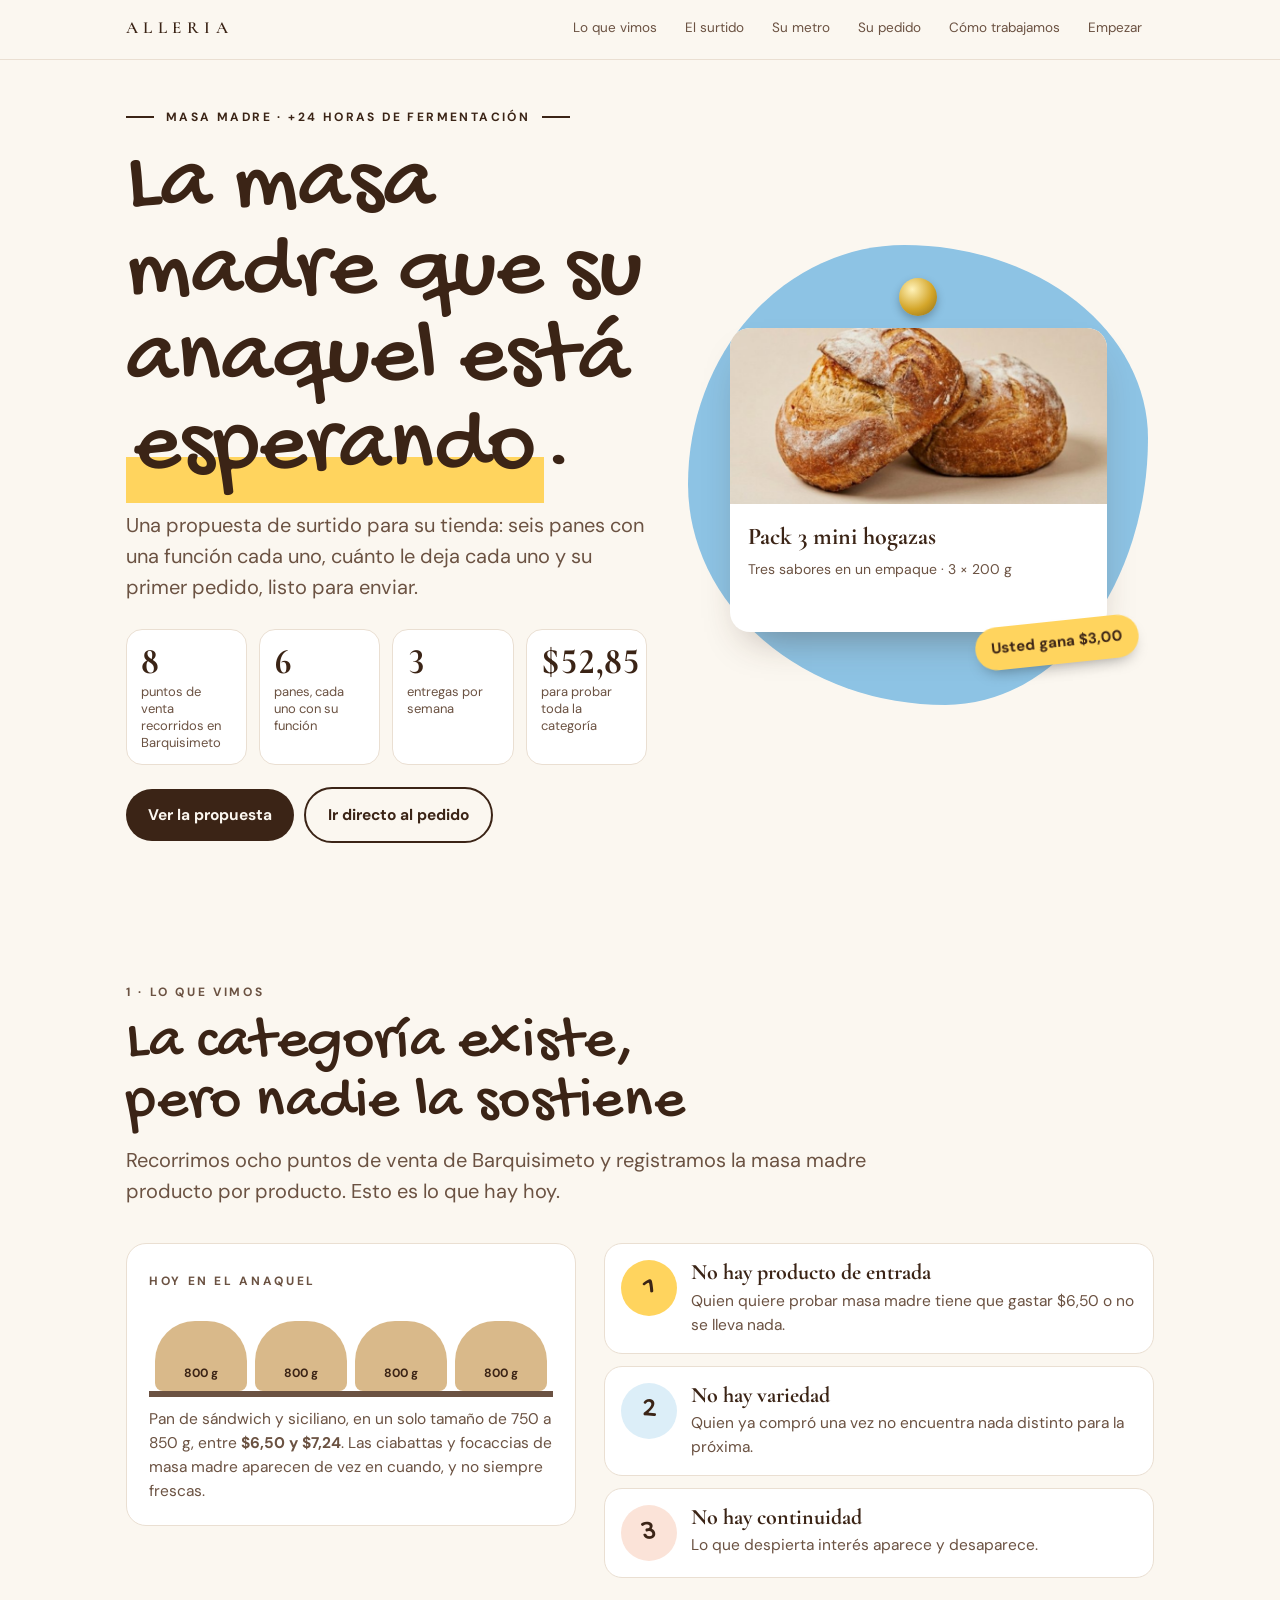
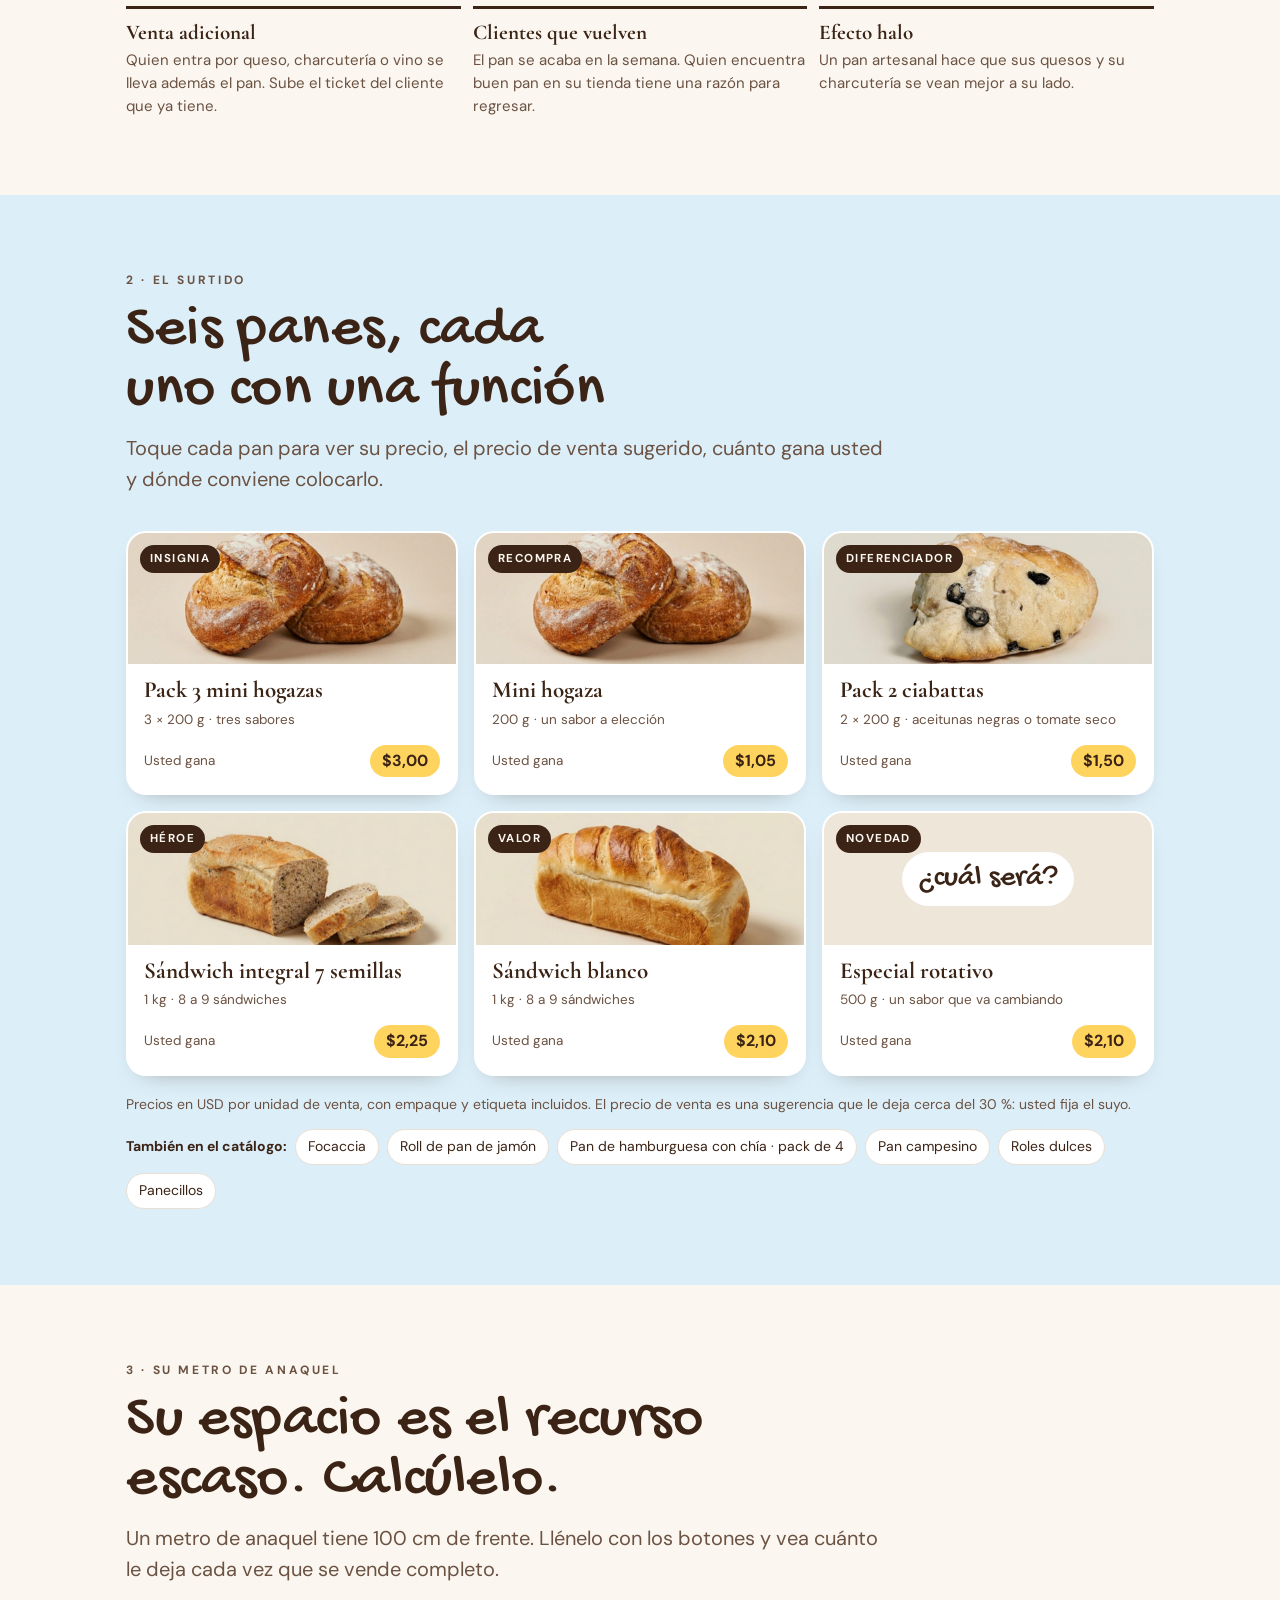
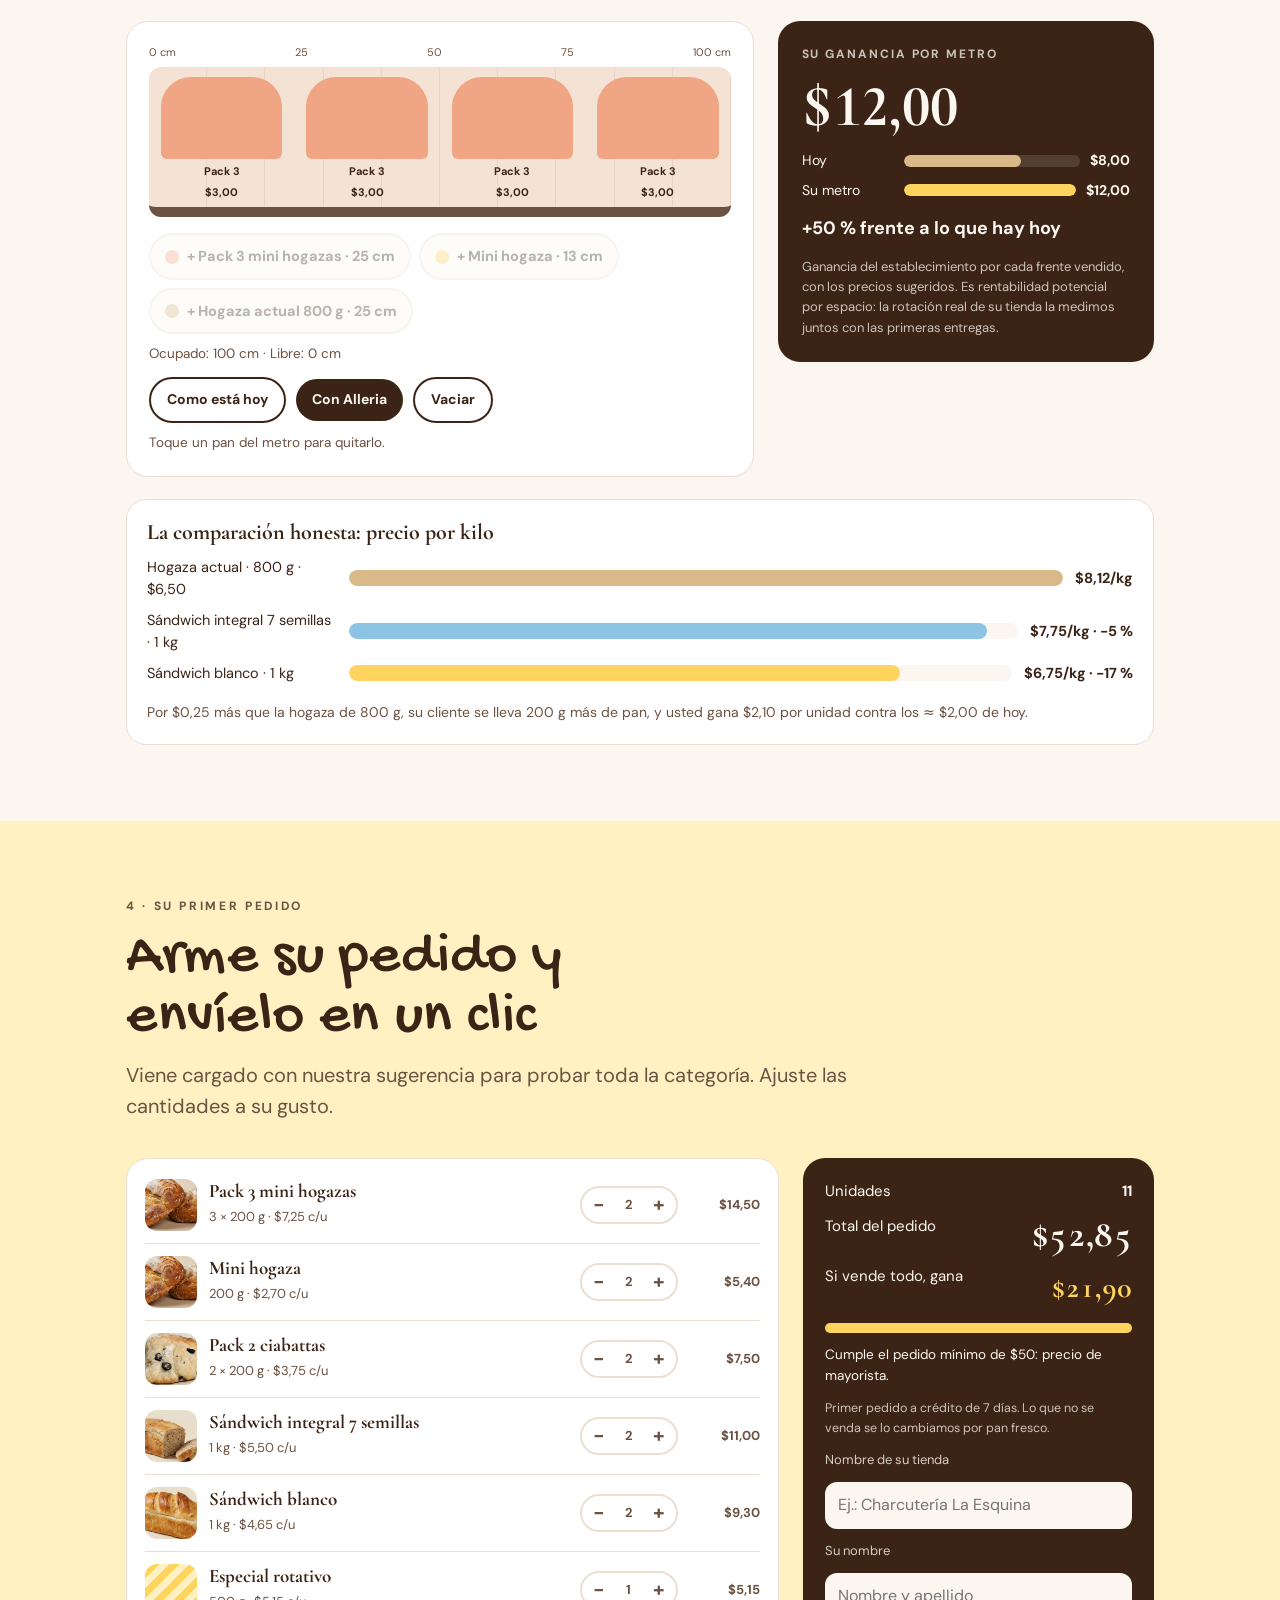
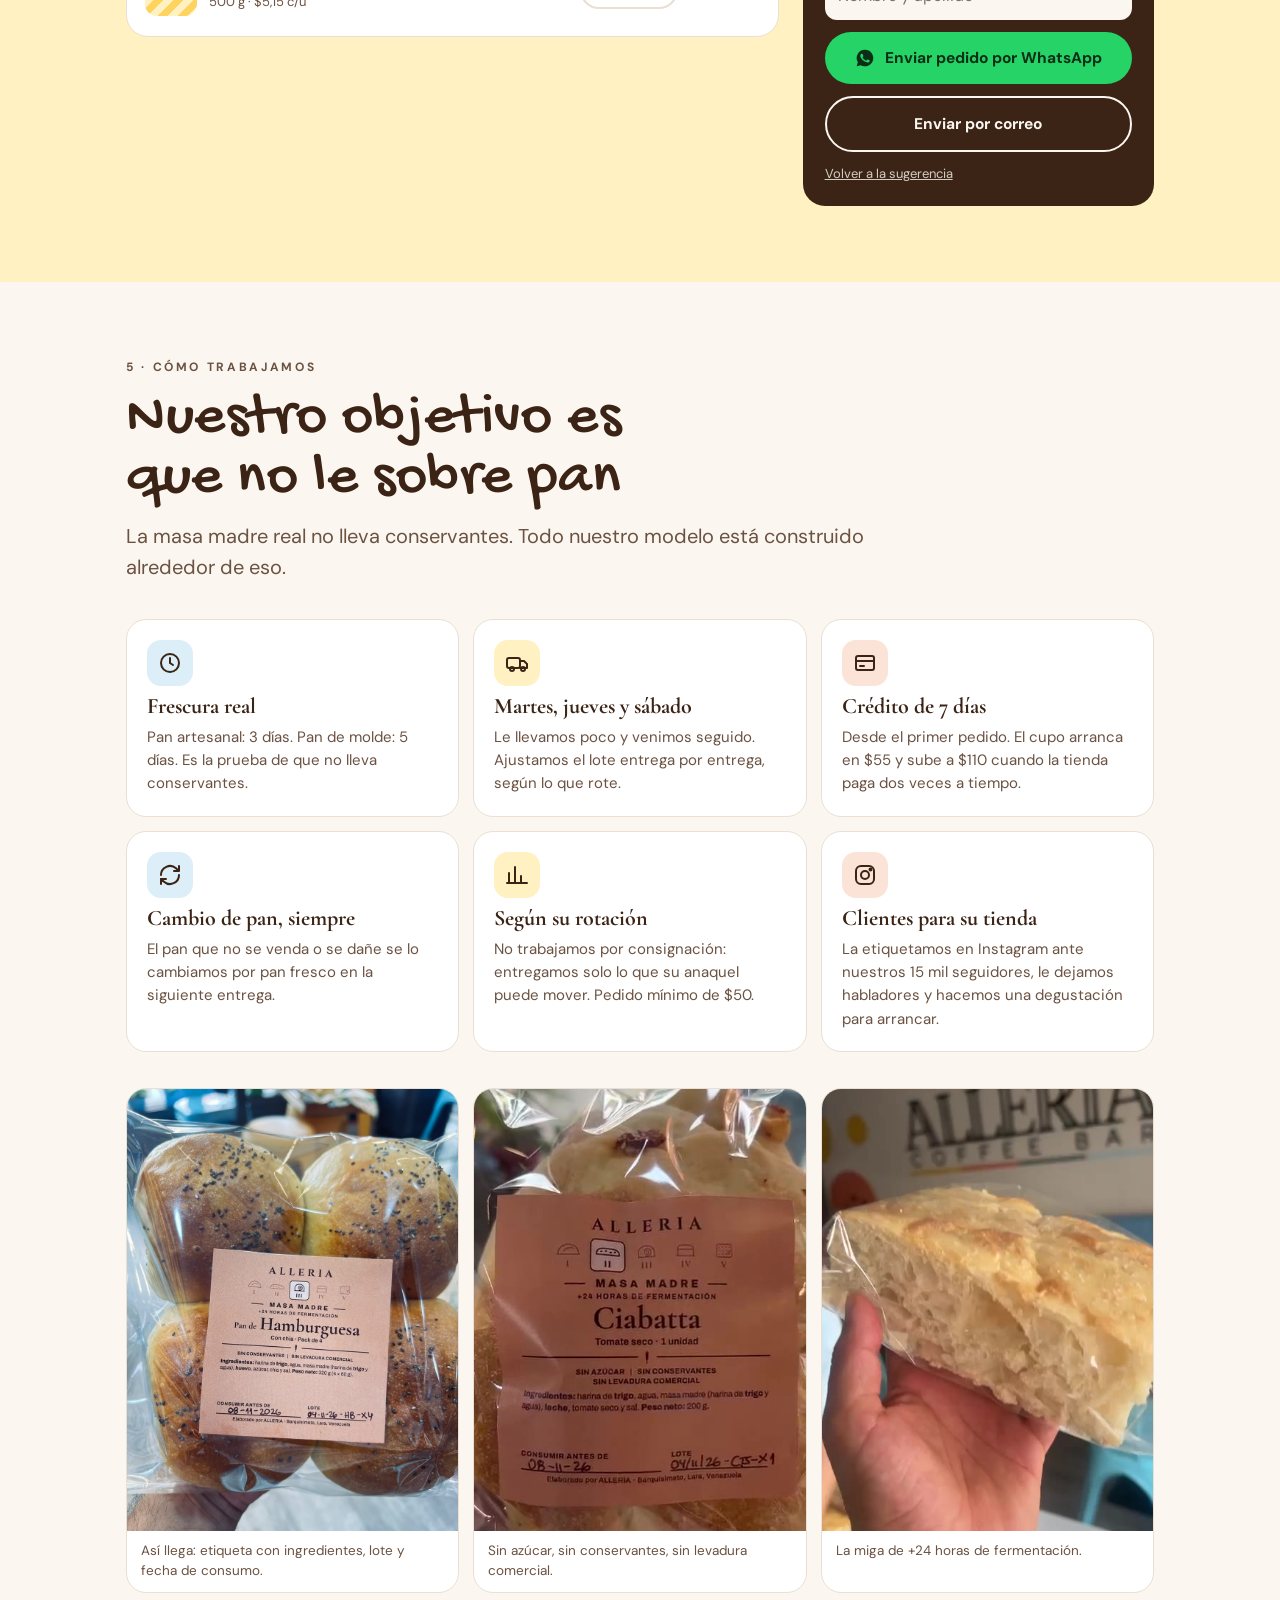
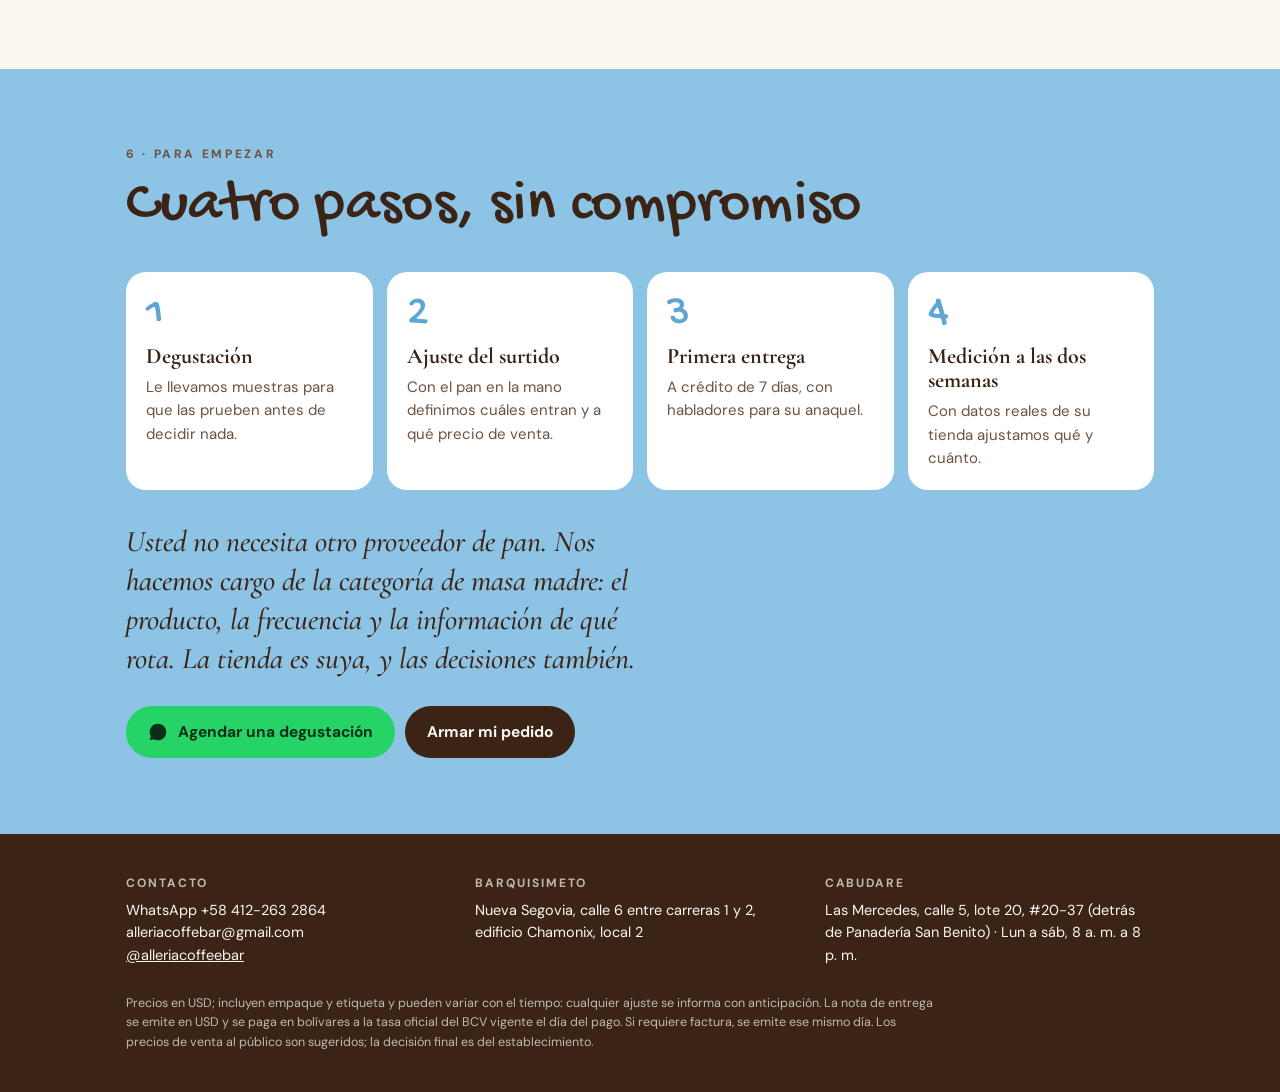
==== anaquel.html @ 2b400374 "Propuesta interactiva de anaquel en /anaquel Co-Authored-By: Claude Opus 5.5 <noreply@anthropic.com>" ====
<!DOCTYPE html>
<html lang="es">
<head>
<meta charset="UTF-8">
<meta name="viewport" content="width=device-width,initial-scale=1,viewport-fit=cover">
<title>Masa madre para su anaquel · Alleria</title>
<meta name="description" content="Propuesta de surtido de pan de masa madre de Alleria para su anaquel: seis panes, sus márgenes y su primer pedido.">
<meta name="robots" content="noindex, follow">
<meta property="og:type" content="website">
<meta property="og:title" content="La masa madre que su anaquel está esperando · Alleria">
<meta property="og:description" content="Seis panes con una función cada uno, cuánto le deja cada uno y su primer pedido en un clic.">
<meta property="og:image" content="https://alleria-website.vercel.app/assets/anaquel/og.jpg">
<meta property="og:image:width" content="1200">
<meta property="og:image:height" content="630">
<meta property="og:url" content="https://alleria-website.vercel.app/anaquel">
<meta name="twitter:card" content="summary_large_image">
<meta name="theme-color" content="#8DC3E4">
<link rel="preload" href="/assets/anaquel/fonts/gochi-hand-latin-400-normal.woff2" as="font" type="font/woff2" crossorigin>
<style>
@font-face{font-family:"Gochi Hand";src:url(/assets/anaquel/fonts/gochi-hand-latin-400-normal.woff2) format("woff2");font-weight:400;font-style:normal;font-display:swap}
@font-face{font-family:"Cormorant Garamond";src:url(/assets/anaquel/fonts/cormorant-garamond-latin-500-normal.woff2) format("woff2");font-weight:500;font-style:normal;font-display:swap}
@font-face{font-family:"Cormorant Garamond";src:url(/assets/anaquel/fonts/cormorant-garamond-latin-600-normal.woff2) format("woff2");font-weight:600;font-style:normal;font-display:swap}
@font-face{font-family:"Cormorant Garamond";src:url(/assets/anaquel/fonts/cormorant-garamond-latin-700-normal.woff2) format("woff2");font-weight:700;font-style:normal;font-display:swap}
@font-face{font-family:"Cormorant Garamond";src:url(/assets/anaquel/fonts/cormorant-garamond-latin-500-italic.woff2) format("woff2");font-weight:500;font-style:italic;font-display:swap}
@font-face{font-family:"DM Sans";src:url(/assets/anaquel/fonts/dm-sans-latin-400-normal.woff2) format("woff2");font-weight:400;font-style:normal;font-display:swap}
@font-face{font-family:"DM Sans";src:url(/assets/anaquel/fonts/dm-sans-latin-500-normal.woff2) format("woff2");font-weight:500;font-style:normal;font-display:swap}
@font-face{font-family:"DM Sans";src:url(/assets/anaquel/fonts/dm-sans-latin-700-normal.woff2) format("woff2");font-weight:700;font-style:normal;font-display:swap}
</style>
<style>
/* Mundo de marca Alleria: celeste del catálogo, amarillo de los precios, coral de la etiqueta y tinta café. Página de una sola apariencia (clara), como el material impreso. */
:root{
  --crema:#FBF7F0; --blanco:#FFFFFF; --cielo:#8DC3E4; --cielo2:#DCEEF8; --cielo3:#5FA6D3;
  --sol:#FFD45E; --sol2:#FFF1C2; --coral:#F0A585; --coral2:#FBE3D8; --tinta:#3B2416; --tinta2:#6B5242; --linea:#EADFD2;
  --ok:#2E8B57;
  --hand:"Gochi Hand","Comic Sans MS",cursive;
  --serif:"Cormorant Garamond",Georgia,serif;
  --sans:"DM Sans",system-ui,-apple-system,"Segoe UI",sans-serif;
  --ease:cubic-bezier(.2,.75,.2,1);
  color-scheme:light;
}
*{box-sizing:border-box}
html{scroll-behavior:smooth;scroll-padding-top:64px}
body{margin:0;background:var(--crema);color:var(--tinta);font-family:var(--sans);font-size:17px;line-height:1.55;-webkit-font-smoothing:antialiased;padding-bottom:env(safe-area-inset-bottom,0px)}
body::before{content:"";position:fixed;inset:0 0 auto;height:env(safe-area-inset-top,0px);background:var(--crema);z-index:40}
img,video{max-width:100%;display:block}
.wrap{max-width:1060px;margin:0 auto;padding-left:max(16px,env(safe-area-inset-left,0px));padding-right:max(16px,env(safe-area-inset-right,0px))}
section{padding-block:76px}
h1,h2,h3{margin:0;text-wrap:balance}
h2{font-family:var(--hand);font-weight:400;font-size:clamp(38px,6vw,60px);line-height:1;letter-spacing:.01em}
h3{font-family:var(--serif);font-weight:700;font-size:26px;line-height:1.1}
p{margin:0}
.kick{font-size:12px;letter-spacing:.22em;text-transform:uppercase;font-weight:700;color:var(--tinta2)}
.lede{font-size:clamp(18px,2.2vw,20px);color:var(--tinta2);max-width:60ch}
.head{display:flex;flex-direction:column;gap:12px;margin-bottom:36px;max-width:760px}
:focus-visible{outline:3px solid var(--cielo3);outline-offset:3px;border-radius:8px}
.btn{all:unset;box-sizing:border-box;cursor:pointer;display:inline-flex;gap:10px;align-items:center;justify-content:center;padding:14px 22px;border-radius:999px;font-weight:700;font-size:15.5px;text-align:center;transition:transform .15s,box-shadow .2s}
.btn:active{transform:scale(.98)}
.btn:focus-visible{outline:3px solid var(--cielo3);outline-offset:3px}
.btn.wa{background:#25D366;color:#0B2E17}
.btn.dark{background:var(--tinta);color:var(--crema)}
.btn.line{border:2px solid var(--tinta);color:var(--tinta)}
.btn svg{width:20px;height:20px}
.row{display:flex;gap:10px;flex-wrap:wrap;align-items:center}
.money,.stat b,.detail .v,.res .big,.tot b,.pa .n,.gap .n{font-variant-numeric:lining-nums tabular-nums}

/* barra de avance */
.bar{position:sticky;top:env(safe-area-inset-top,0px);z-index:30;background:color-mix(in srgb,var(--crema) 90%,transparent);background-color:var(--crema);backdrop-filter:blur(10px);-webkit-backdrop-filter:blur(10px);border-bottom:1px solid var(--linea)}
.bar .wrap{display:flex;align-items:center;gap:16px;height:56px}
.logo{font-family:var(--serif);font-weight:600;letter-spacing:.32em;font-size:17px;flex:none}
.steps{display:flex;gap:4px;overflow-x:auto;scrollbar-width:none;flex:1;justify-content:flex-end;min-width:0}
.steps::-webkit-scrollbar{display:none}
.steps a{flex:none;text-decoration:none;font-size:13.5px;color:var(--tinta2);padding:7px 12px;border-radius:999px;transition:background .2s}
.steps a.on{background:var(--sol);color:var(--tinta);font-weight:700}
.prog{height:3px;background:transparent}
.prog i{display:block;height:100%;width:0;background:linear-gradient(90deg,var(--cielo),var(--sol),var(--coral))}

/* portada */
.hero{padding-block:48px 64px;overflow:hidden}
.hgrid{display:grid;grid-template-columns:1.05fr .95fr;gap:36px;align-items:center}
.hgrid>*{min-width:0}
.seal{display:flex;align-items:center;gap:12px;font-size:12px;letter-spacing:.2em;text-transform:uppercase;font-weight:700}
.seal::before,.seal::after{content:"";height:2px;width:28px;background:var(--tinta)}
.hero h1{font-family:var(--hand);font-weight:400;font-size:clamp(50px,8.4vw,92px);line-height:.95;margin:16px 0 18px}
.hero h1 mark{background:linear-gradient(transparent 58%,var(--sol) 58%);color:inherit;padding:0 .08em}
.blob{position:relative;aspect-ratio:1;width:100%;max-width:460px;margin-inline:auto}
.blob .bg{position:absolute;inset:0;background:var(--cielo);border-radius:47% 53% 44% 56%/52% 42% 58% 48%}
.blob .pin{position:absolute;left:50%;top:7%;width:38px;height:38px;border-radius:50%;transform:translateX(-50%);background:radial-gradient(circle at 35% 30%,#FFF2B8,#D4A62A 55%,#8C6A12);box-shadow:0 4px 8px rgba(0,0,0,.25);z-index:2}
.blob .card{position:absolute;inset:18% 9% 16%;background:var(--blanco);border-radius:20px;overflow:hidden;box-shadow:0 20px 40px -20px rgba(59,36,22,.45);display:flex;flex-direction:column}
.blob .card img{width:100%;height:58%;object-fit:cover}
.blob .card div{padding:14px 18px;display:flex;flex-direction:column;gap:4px}
.blob .card b{font-family:var(--serif);font-size:24px}
.blob .card span{font-size:14px;color:var(--tinta2)}
.blob .tag{position:absolute;right:2%;bottom:9%;z-index:3;background:var(--sol);font-weight:700;padding:10px 16px;border-radius:999px;transform:rotate(-6deg);font-size:15px;box-shadow:0 8px 16px -8px rgba(0,0,0,.4)}
@media (prefers-reduced-motion:no-preference){.blob .bg{animation:morph 9s ease-in-out infinite}@keyframes morph{50%{border-radius:55% 45% 52% 48%/45% 55% 45% 55%}}}
.stats{display:grid;grid-template-columns:repeat(4,minmax(0,1fr));gap:12px;margin-top:26px}
.stat{background:var(--blanco);border:1px solid var(--linea);border-radius:16px;padding:14px 14px 12px}
.stat b{display:block;font-family:var(--serif);font-size:36px;line-height:1}
.stat span{font-size:13px;color:var(--tinta2);line-height:1.3;display:block;margin-top:4px}

/* 1 encontramos */
.found{display:grid;grid-template-columns:minmax(0,.9fr) minmax(0,1.1fr);gap:28px;align-items:start}
.found>*{min-width:0}
.today{background:var(--blanco);border:1px solid var(--linea);border-radius:20px;padding:22px}
.today .shelf{display:flex;gap:8px;margin:14px 0 10px;align-items:flex-end;height:90px;border-bottom:6px solid var(--tinta2);padding:0 6px}
.today .loaf{flex:1;height:70px;background:#D9B98A;border-radius:40px 40px 8px 8px;position:relative}
.today .loaf::after{content:"800 g";position:absolute;inset:auto 0 8px;text-align:center;font-size:12px;font-weight:700;color:var(--tinta)}
.today p{font-size:15.5px;color:var(--tinta2)}
.gaps{display:flex;flex-direction:column;gap:12px}
.gap{display:grid;grid-template-columns:56px 1fr;gap:14px;align-items:start;background:var(--blanco);border-radius:18px;padding:16px;border:1px solid var(--linea)}
.gap .n{width:56px;height:56px;border-radius:50%;display:grid;place-items:center;font-family:var(--hand);font-size:30px}
.gap:nth-child(1) .n{background:var(--sol)} .gap:nth-child(2) .n{background:var(--cielo2)} .gap:nth-child(3) .n{background:var(--coral2)}
.gap b{font-family:var(--serif);font-size:22px;display:block;line-height:1.1}
.gap p{font-size:15.5px;color:var(--tinta2);margin-top:4px}
.why3{display:grid;grid-template-columns:repeat(3,minmax(0,1fr));gap:12px;margin-top:28px}
.why3 div{border-top:3px solid var(--tinta);padding-top:12px}
.why3 b{font-family:var(--serif);font-size:21px;display:block;line-height:1.15}
.why3 p{font-size:15px;color:var(--tinta2);margin-top:4px}

/* 2 surtido */
.surt{background:var(--cielo2)}
.grid6{display:grid;grid-template-columns:repeat(3,minmax(0,1fr));gap:16px}
.pc{all:unset;box-sizing:border-box;cursor:pointer;background:var(--blanco);border-radius:20px;overflow:hidden;display:flex;flex-direction:column;box-shadow:0 10px 24px -18px rgba(59,36,22,.6);transition:transform .25s var(--ease),box-shadow .25s;border:2px solid transparent}
.pc:hover{transform:translateY(-3px)}
.pc:focus-visible{outline:3px solid var(--cielo3);outline-offset:3px}
.pc[aria-expanded="true"]{border-color:var(--tinta)}
.pc .ph{position:relative;aspect-ratio:2.5/1;background:#EFE6DA}
.pc .ph img{width:100%;height:100%;object-fit:cover}
.pc .rol{position:absolute;left:12px;top:12px;background:var(--tinta);color:var(--crema);font-size:11.5px;font-weight:700;letter-spacing:.12em;text-transform:uppercase;padding:5px 10px;border-radius:999px}
.pc .bd{padding:14px 16px 16px;display:flex;flex-direction:column;gap:6px;flex:1}
.pc .nm{font-family:var(--serif);font-weight:700;font-size:23px;line-height:1.1}
.pc .gm{font-size:13.5px;color:var(--tinta2)}
.pc .gain{margin-top:auto;display:flex;justify-content:space-between;align-items:center;padding-top:8px}
.pc .gain span{font-size:13.5px;color:var(--tinta2)}
.pc .gain b{background:var(--sol);padding:4px 12px;border-radius:999px;font-size:16px}
.esp{display:grid;place-items:center;background:repeating-linear-gradient(-45deg,var(--sol2) 0 14px,var(--sol) 14px 28px)}
.esp i{font-family:var(--hand);font-style:normal;font-size:30px;background:var(--blanco);padding:4px 16px;border-radius:999px}
.detail{grid-column:1/-1;background:var(--blanco);border-radius:20px;padding:22px;border:2px solid var(--tinta);display:grid;grid-template-columns:repeat(4,minmax(0,1fr)) minmax(0,1.6fr);gap:16px;align-items:start}
.detail>div{min-width:0}
.detail .k{font-size:11.5px;letter-spacing:.14em;text-transform:uppercase;color:var(--tinta2);font-weight:700}
.detail .v{font-family:var(--serif);font-size:32px;font-weight:700;line-height:1.05}
.detail .v.hi{background:var(--sol);display:inline-block;padding:0 10px;border-radius:10px}
.detail p{font-size:15px;color:var(--tinta2)}
.note{margin-top:18px;font-size:14px;color:var(--tinta2)}
.more{margin-top:14px;display:flex;flex-wrap:wrap;gap:8px;align-items:center;font-size:14px}
.more span{background:var(--blanco);padding:6px 12px;border-radius:999px;border:1px solid var(--linea)}

/* 3 simulador */
.sim{display:grid;grid-template-columns:minmax(0,1.25fr) minmax(0,.75fr);gap:24px;align-items:start}
.sim>*{min-width:0}
.shelfbox{background:var(--blanco);border-radius:22px;padding:22px;border:1px solid var(--linea)}
.ruler{display:flex;justify-content:space-between;font-size:11px;color:var(--tinta2);font-variant-numeric:tabular-nums;margin-bottom:6px}
.meter{position:relative;height:150px;border-radius:12px;background:repeating-linear-gradient(90deg,#F4EDE3 0 calc(10% - 1px),#E7DCCD calc(10% - 1px) 10%);display:flex;align-items:flex-end;padding:0;overflow:hidden;border-bottom:10px solid var(--tinta2)}
.it{height:100%;display:flex;flex-direction:column;justify-content:flex-end;align-items:center;gap:4px;padding:6px 2px;border-right:2px solid rgba(255,255,255,.7);transition:width .35s var(--ease);overflow:hidden;cursor:pointer}
.it .sh{width:86%;border-radius:30px 30px 6px 6px}
.it small{font-size:11px;font-weight:700;white-space:nowrap}
.it.h .sh{height:64%;background:#D9B98A} .it.p .sh{height:64%;background:var(--coral)} .it.m .sh{height:40%;background:var(--sol)}
.it.h{background:rgba(217,185,138,.15)} .it.p{background:rgba(240,165,133,.15)} .it.m{background:rgba(255,212,94,.18)}
.adds{display:flex;flex-wrap:wrap;gap:8px;margin-top:16px}
.add{all:unset;cursor:pointer;display:inline-flex;align-items:center;gap:8px;padding:10px 14px;border-radius:999px;border:2px solid var(--linea);font-size:14.5px;font-weight:700;background:var(--crema)}
.add:hover{border-color:var(--tinta)}
.add:focus-visible{outline:3px solid var(--cielo3)}
.add i{width:14px;height:14px;border-radius:50%;display:inline-block}
.add[disabled]{opacity:.35;cursor:default}
.free{font-size:13.5px;color:var(--tinta2);margin-top:10px}
.res{background:var(--tinta);color:var(--crema);border-radius:22px;padding:24px;display:flex;flex-direction:column;gap:14px}
.res .k{font-size:12px;letter-spacing:.16em;text-transform:uppercase;opacity:.75;font-weight:700}
.res .big{font-family:var(--serif);font-size:58px;font-weight:700;line-height:1}
.res .cmp{display:flex;flex-direction:column;gap:8px}
.cbar{display:grid;grid-template-columns:92px 1fr auto;gap:10px;align-items:center;font-size:14px}
.cbar .t{height:12px;border-radius:999px;background:rgba(255,255,255,.12);overflow:hidden}
.cbar .t i{display:block;height:100%;border-radius:999px;transition:width .4s var(--ease)}
.delta{font-weight:700;font-size:18px}
.res .fn{font-size:13px;opacity:.75}
.kilo{margin-top:22px;background:var(--blanco);border-radius:20px;padding:20px;border:1px solid var(--linea)}
.kilo h3{font-size:22px;margin-bottom:12px}
.kb{display:grid;grid-template-columns:minmax(0,190px) 1fr auto;gap:12px;align-items:center;font-size:14.5px;margin-top:8px}
.kb .t{height:16px;background:var(--crema);border-radius:999px;overflow:hidden}
.kb .t i{display:block;height:100%;border-radius:999px}

/* 4 pedido */
.ped{background:var(--sol2)}
.pgrid{display:grid;grid-template-columns:minmax(0,1.3fr) minmax(0,.7fr);gap:24px;align-items:start}
.pgrid>*{min-width:0}
.lines{background:var(--blanco);border-radius:22px;padding:8px 18px;border:1px solid var(--linea)}
.ln{display:grid;grid-template-columns:52px minmax(0,1fr) auto auto;gap:12px;align-items:center;padding:12px 0;border-bottom:1px solid var(--linea)}
.ln:last-child{border-bottom:0}
.ln img,.ln .ph{width:52px;height:52px;border-radius:12px;object-fit:cover}
.ln .ph{background:repeating-linear-gradient(-45deg,var(--sol2) 0 7px,var(--sol) 7px 14px)}
.ln b{font-family:var(--serif);font-size:19px;display:block;line-height:1.1}
.ln span{font-size:13px;color:var(--tinta2)}
.stp{display:inline-flex;align-items:center;border:2px solid var(--linea);border-radius:999px;overflow:hidden}
.stp button{all:unset;cursor:pointer;width:34px;height:34px;display:grid;place-items:center;font-size:20px;font-weight:700}
.stp button:focus-visible{outline:3px solid var(--cielo3)}
.stp output{min-width:26px;text-align:center;font-weight:700;font-variant-numeric:tabular-nums}
.ln .sub{font-weight:700;min-width:70px;text-align:right;font-variant-numeric:tabular-nums}
.tot{background:var(--tinta);color:var(--crema);border-radius:22px;padding:22px;display:flex;flex-direction:column;gap:12px;position:sticky;top:80px}
.tot .r{display:flex;justify-content:space-between;gap:12px;font-size:15px}
.tot .r b{font-variant-numeric:tabular-nums}
.tot .r.big b{font-family:var(--serif);font-size:38px;line-height:1}
.tot .r.gain b{color:var(--sol);font-family:var(--serif);font-size:30px}
.minbar{height:10px;border-radius:999px;background:rgba(255,255,255,.15);overflow:hidden}
.minbar i{display:block;height:100%;background:var(--sol);transition:width .35s}
.minmsg{font-size:13.5px}
.tot label{font-size:13px;opacity:.8}
.tot input{font:inherit;font-size:16px;padding:11px 13px;border-radius:12px;border:0;width:100%;color:var(--tinta);background:var(--crema)}
.tot .fn{font-size:12.5px;opacity:.75}
.tot .btn{width:100%}
.tot .btn.line{border-color:var(--crema);color:var(--crema)}
.reset{all:unset;cursor:pointer;font-size:13px;text-decoration:underline;opacity:.8;align-self:flex-start}

/* 5 cómo */
.how{display:grid;grid-template-columns:repeat(3,minmax(0,1fr));gap:14px}
.hw{background:var(--blanco);border-radius:20px;padding:20px;border:1px solid var(--linea);display:flex;flex-direction:column;gap:8px}
.hw .ic{width:46px;height:46px;border-radius:14px;display:grid;place-items:center}
.hw .ic svg{width:24px;height:24px}
.hw b{font-family:var(--serif);font-size:22px;line-height:1.1}
.hw p{font-size:15px;color:var(--tinta2)}
.real{margin-top:36px;display:grid;grid-template-columns:repeat(3,minmax(0,1fr));gap:14px}
.real figure{margin:0;border-radius:20px;overflow:hidden;background:var(--blanco);border:1px solid var(--linea)}
.real img,.real video{width:100%;aspect-ratio:3/4;object-fit:cover}
.real figcaption{padding:10px 14px;font-size:13.5px;color:var(--tinta2)}

/* 6 pasos */
.next{background:var(--cielo)}
.pas{display:grid;grid-template-columns:repeat(4,minmax(0,1fr));gap:14px}
.pa{background:var(--blanco);border-radius:20px;padding:20px;display:flex;flex-direction:column;gap:8px}
.pa .n{font-family:var(--hand);font-size:44px;line-height:1;color:var(--cielo3)}
.pa b{font-family:var(--serif);font-size:22px;line-height:1.1}
.pa p{font-size:15px;color:var(--tinta2)}
.quote{margin-top:32px;font-family:var(--serif);font-style:italic;font-size:clamp(22px,2.8vw,30px);line-height:1.3;max-width:42ch}
.cta{margin-top:28px}
footer{background:var(--tinta);color:var(--crema);padding-block:40px}
footer .cols{display:grid;grid-template-columns:repeat(3,minmax(0,1fr));gap:20px;font-size:14.5px}
footer b{display:block;font-size:12px;letter-spacing:.16em;text-transform:uppercase;opacity:.7;margin-bottom:6px}
footer a{color:var(--crema)}
footer .legal{margin-top:28px;font-size:12.5px;opacity:.7;max-width:90ch}

@media (max-width:900px){
  section{padding-block:56px}
  .hgrid,.found,.sim,.pgrid{grid-template-columns:minmax(0,1fr)}
  .blob{max-width:360px}
  .stats{grid-template-columns:repeat(2,minmax(0,1fr))}
  .why3,.how,.real{grid-template-columns:minmax(0,1fr)}
  .grid6{grid-template-columns:repeat(2,minmax(0,1fr))}
  .detail{grid-template-columns:repeat(2,minmax(0,1fr))}
  .detail>div:last-child{grid-column:1/-1}
  .pas{grid-template-columns:repeat(2,minmax(0,1fr))}
  .tot{position:static}
  footer .cols{grid-template-columns:minmax(0,1fr)}
  .real img,.real video{aspect-ratio:4/3}
  .logo{display:none}
  .steps{justify-content:flex-start}
}
@media (max-width:520px){
  .grid6{grid-template-columns:minmax(0,1fr)}
  .pas{grid-template-columns:minmax(0,1fr)}
  .ln{grid-template-columns:44px minmax(0,1fr) auto;row-gap:6px}
  .ln img,.ln .ph{width:44px;height:44px}
  .ln .sub{grid-column:2/-1;text-align:left;min-width:0;font-size:14px}
  .kb{grid-template-columns:minmax(0,1fr) auto;row-gap:4px}
  .kb .t{grid-column:1/-1;grid-row:2}
}
@media (prefers-reduced-motion:reduce){*{transition:none!important;animation:none!important}html{scroll-behavior:auto}}
</style>
</head>
<body>

<nav class="bar" aria-label="Secciones">
  <div class="wrap">
    <span class="logo">ALLERIA</span>
    <div class="steps" id="steps">
      <a href="#encontramos">Lo que vimos</a>
      <a href="#surtido">El surtido</a>
      <a href="#metro">Su metro</a>
      <a href="#pedido">Su pedido</a>
      <a href="#como">Cómo trabajamos</a>
      <a href="#empezar">Empezar</a>
    </div>
  </div>
  <div class="prog"><i id="prog"></i></div>
</nav>

<header class="hero">
  <div class="wrap hgrid">
    <div>
      <span class="seal">Masa madre · +24 horas de fermentación</span>
      <h1>La masa madre que su anaquel está <mark>esperando</mark>.</h1>
      <p class="lede">Una propuesta de surtido para su tienda: seis panes con una función cada uno, cuánto le deja cada uno y su primer pedido, listo para enviar.</p>
      <div class="stats">
        <div class="stat"><b>8</b><span>puntos de venta recorridos en Barquisimeto</span></div>
        <div class="stat"><b>6</b><span>panes, cada uno con su función</span></div>
        <div class="stat"><b>3</b><span>entregas por semana</span></div>
        <div class="stat"><b class="money">$52,85</b><span>para probar toda la categoría</span></div>
      </div>
      <div class="row" style="margin-top:22px"><a class="btn dark" href="#encontramos">Ver la propuesta</a><a class="btn line" href="#pedido">Ir directo al pedido</a></div>
    </div>
    <div class="blob" aria-hidden="true">
      <div class="bg"></div><span class="pin"></span>
      <div class="card"><img src="/assets/anaquel/mini-hogazas.jpg" alt=""><div><b>Pack 3 mini hogazas</b><span>Tres sabores en un empaque · 3 × 200 g</span></div></div>
      <span class="tag">Usted gana $3,00</span>
    </div>
  </div>
</header>

<!-- 1 -->
<section id="encontramos">
  <div class="wrap">
    <div class="head">
      <span class="kick">1 · Lo que vimos</span>
      <h2>La categoría existe, pero nadie la sostiene</h2>
      <p class="lede">Recorrimos ocho puntos de venta de Barquisimeto y registramos la masa madre producto por producto. Esto es lo que hay hoy.</p>
    </div>
    <div class="found">
      <div class="today">
        <span class="kick">Hoy en el anaquel</span>
        <div class="shelf" aria-hidden="true"><div class="loaf"></div><div class="loaf"></div><div class="loaf"></div><div class="loaf"></div></div>
        <p>Pan de sándwich y siciliano, en un solo tamaño de 750 a 850 g, entre <b>$6,50 y $7,24</b>. Las ciabattas y focaccias de masa madre aparecen de vez en cuando, y no siempre frescas.</p>
      </div>
      <div class="gaps">
        <div class="gap"><span class="n">1</span><div><b>No hay producto de entrada</b><p>Quien quiere probar masa madre tiene que gastar $6,50 o no se lleva nada.</p></div></div>
        <div class="gap"><span class="n">2</span><div><b>No hay variedad</b><p>Quien ya compró una vez no encuentra nada distinto para la próxima.</p></div></div>
        <div class="gap"><span class="n">3</span><div><b>No hay continuidad</b><p>Lo que despierta interés aparece y desaparece.</p></div></div>
      </div>
    </div>
    <div class="why3">
      <div><b>Venta adicional</b><p>Quien entra por queso, charcutería o vino se lleva además el pan. Sube el ticket del cliente que ya tiene.</p></div>
      <div><b>Clientes que vuelven</b><p>El pan se acaba en la semana. Quien encuentra buen pan en su tienda tiene una razón para regresar.</p></div>
      <div><b>Efecto halo</b><p>Un pan artesanal hace que sus quesos y su charcutería se vean mejor a su lado.</p></div>
    </div>
  </div>
</section>

<!-- 2 -->
<section id="surtido" class="surt">
  <div class="wrap">
    <div class="head">
      <span class="kick">2 · El surtido</span>
      <h2>Seis panes, cada uno con una función</h2>
      <p class="lede">Toque cada pan para ver su precio, el precio de venta sugerido, cuánto gana usted y dónde conviene colocarlo.</p>
    </div>
    <div class="grid6" id="grid6"></div>
    <p class="note">Precios en USD por unidad de venta, con empaque y etiqueta incluidos. El precio de venta es una sugerencia que le deja cerca del 30 %: usted fija el suyo.</p>
    <div class="more"><b>También en el catálogo:</b><span>Focaccia</span><span>Roll de pan de jamón</span><span>Pan de hamburguesa con chía · pack de 4</span><span>Pan campesino</span><span>Roles dulces</span><span>Panecillos</span></div>
  </div>
</section>

<!-- 3 -->
<section id="metro">
  <div class="wrap">
    <div class="head">
      <span class="kick">3 · Su metro de anaquel</span>
      <h2>Su espacio es el recurso escaso. Calcúlelo.</h2>
      <p class="lede">Un metro de anaquel tiene 100 cm de frente. Llénelo con los botones y vea cuánto le deja cada vez que se vende completo.</p>
    </div>
    <div class="sim">
      <div class="shelfbox">
        <div class="ruler"><span>0 cm</span><span>25</span><span>50</span><span>75</span><span>100 cm</span></div>
        <div class="meter" id="meter" aria-label="Metro de anaquel" role="img"></div>
        <div class="adds">
          <button class="add" type="button" data-add="p"><i style="background:var(--coral)"></i>+ Pack 3 mini hogazas · 25 cm</button>
          <button class="add" type="button" data-add="m"><i style="background:var(--sol)"></i>+ Mini hogaza · 13 cm</button>
          <button class="add" type="button" data-add="h"><i style="background:#D9B98A"></i>+ Hogaza actual 800 g · 25 cm</button>
        </div>
        <p class="free" id="free"></p>
        <div class="row" style="margin-top:12px">
          <button class="btn line" type="button" id="presetToday" style="padding:10px 16px;font-size:14px">Como está hoy</button>
          <button class="btn dark" type="button" id="presetAlleria" style="padding:10px 16px;font-size:14px">Con Alleria</button>
          <button class="btn line" type="button" id="presetClear" style="padding:10px 16px;font-size:14px">Vaciar</button>
        </div>
        <p class="free">Toque un pan del metro para quitarlo.</p>
      </div>
      <div class="res" aria-live="polite">
        <span class="k">Su ganancia por metro</span>
        <span class="big money" id="mGain">$0,00</span>
        <div class="cmp">
          <div class="cbar"><span>Hoy</span><span class="t"><i id="bToday" style="background:#D9B98A"></i></span><b class="money">$8,00</b></div>
          <div class="cbar"><span>Su metro</span><span class="t"><i id="bYours" style="background:var(--sol)"></i></span><b class="money" id="mGain2">$0,00</b></div>
        </div>
        <span class="delta" id="mDelta"></span>
        <p class="fn">Ganancia del establecimiento por cada frente vendido, con los precios sugeridos. Es rentabilidad potencial por espacio: la rotación real de su tienda la medimos juntos con las primeras entregas.</p>
      </div>
    </div>
    <div class="kilo">
      <h3>La comparación honesta: precio por kilo</h3>
      <div class="kb"><span>Hogaza actual · 800 g · $6,50</span><span class="t"><i style="width:100%;background:#D9B98A"></i></span><b class="money">$8,12/kg</b></div>
      <div class="kb"><span>Sándwich integral 7 semillas · 1 kg</span><span class="t"><i style="width:95.4%;background:var(--cielo)"></i></span><b class="money">$7,75/kg · −5 %</b></div>
      <div class="kb"><span>Sándwich blanco · 1 kg</span><span class="t"><i style="width:83.1%;background:var(--sol)"></i></span><b class="money">$6,75/kg · −17 %</b></div>
      <p class="note">Por $0,25 más que la hogaza de 800 g, su cliente se lleva 200 g más de pan, y usted gana $2,10 por unidad contra los ≈ $2,00 de hoy.</p>
    </div>
  </div>
</section>

<!-- 4 -->
<section id="pedido" class="ped">
  <div class="wrap">
    <div class="head">
      <span class="kick">4 · Su primer pedido</span>
      <h2>Arme su pedido y envíelo en un clic</h2>
      <p class="lede">Viene cargado con nuestra sugerencia para probar toda la categoría. Ajuste las cantidades a su gusto.</p>
    </div>
    <div class="pgrid">
      <div class="lines" id="lines"></div>
      <aside class="tot" aria-live="polite">
        <div class="r"><span>Unidades</span><b id="tU">0</b></div>
        <div class="r big"><span>Total del pedido</span><b class="money" id="tC">$0,00</b></div>
        <div class="r gain"><span>Si vende todo, gana</span><b class="money" id="tG">$0,00</b></div>
        <div class="minbar"><i id="tMin"></i></div>
        <span class="minmsg" id="tMinMsg"></span>
        <span class="fn">Primer pedido a crédito de 7 días. Lo que no se venda se lo cambiamos por pan fresco.</span>
        <label for="fTienda">Nombre de su tienda</label>
        <input id="fTienda" type="text" autocomplete="organization" placeholder="Ej.: Charcutería La Esquina">
        <label for="fNombre">Su nombre</label>
        <input id="fNombre" type="text" autocomplete="name" placeholder="Nombre y apellido">
        <a class="btn wa" id="sendWa" target="_blank" rel="noopener"><svg viewBox="0 0 24 24" fill="currentColor" aria-hidden="true"><path d="M12 2a10 10 0 0 0-8.6 15.1L2 22l5-1.3A10 10 0 1 0 12 2zm5.3 14.1c-.2.6-1.3 1.2-1.8 1.2-.5.1-1 .2-3.3-.7-2.8-1.1-4.6-4-4.7-4.2-.1-.2-1.1-1.5-1.1-2.9s.7-2 1-2.3c.2-.3.5-.3.7-.3h.5c.2 0 .4 0 .6.5l.8 2c.1.2.1.4 0 .5l-.4.6-.4.4c-.1.1-.3.3-.1.6.2.3.8 1.3 1.7 2.1 1.2 1 2.1 1.4 2.4 1.5.3.1.5.1.6-.1l.9-1c.2-.3.4-.2.6-.1l1.9.9c.3.1.5.2.5.3.1.2.1.7-.1 1.4z"/></svg>Enviar pedido por WhatsApp</a>
        <a class="btn line" id="sendMail">Enviar por correo</a>
        <button class="reset" type="button" id="reset">Volver a la sugerencia</button>
      </aside>
    </div>
  </div>
</section>

<!-- 5 -->
<section id="como">
  <div class="wrap">
    <div class="head">
      <span class="kick">5 · Cómo trabajamos</span>
      <h2>Nuestro objetivo es que no le sobre pan</h2>
      <p class="lede">La masa madre real no lleva conservantes. Todo nuestro modelo está construido alrededor de eso.</p>
    </div>
    <div class="how">
      <div class="hw"><span class="ic" style="background:var(--cielo2)"><svg viewBox="0 0 24 24" fill="none" stroke="currentColor" stroke-width="2" stroke-linecap="round"><circle cx="12" cy="12" r="9"/><path d="M12 7v5l3 2"/></svg></span><b>Frescura real</b><p>Pan artesanal: 3 días. Pan de molde: 5 días. Es la prueba de que no lleva conservantes.</p></div>
      <div class="hw"><span class="ic" style="background:var(--sol2)"><svg viewBox="0 0 24 24" fill="none" stroke="currentColor" stroke-width="2" stroke-linecap="round" stroke-linejoin="round"><rect x="2" y="7" width="13" height="10" rx="2"/><path d="M15 10h4l3 3v4h-7"/><circle cx="7" cy="18" r="2"/><circle cx="18" cy="18" r="2"/></svg></span><b>Martes, jueves y sábado</b><p>Le llevamos poco y venimos seguido. Ajustamos el lote entrega por entrega, según lo que rote.</p></div>
      <div class="hw"><span class="ic" style="background:var(--coral2)"><svg viewBox="0 0 24 24" fill="none" stroke="currentColor" stroke-width="2" stroke-linecap="round" stroke-linejoin="round"><rect x="3" y="5" width="18" height="14" rx="2"/><path d="M3 10h18M7 15h4"/></svg></span><b>Crédito de 7 días</b><p>Desde el primer pedido. El cupo arranca en $55 y sube a $110 cuando la tienda paga dos veces a tiempo.</p></div>
      <div class="hw"><span class="ic" style="background:var(--cielo2)"><svg viewBox="0 0 24 24" fill="none" stroke="currentColor" stroke-width="2" stroke-linecap="round" stroke-linejoin="round"><path d="M3 12a9 9 0 0 1 15-6.7L21 8M21 3v5h-5M21 12a9 9 0 0 1-15 6.7L3 16M3 21v-5h5"/></svg></span><b>Cambio de pan, siempre</b><p>El pan que no se venda o se dañe se lo cambiamos por pan fresco en la siguiente entrega.</p></div>
      <div class="hw"><span class="ic" style="background:var(--sol2)"><svg viewBox="0 0 24 24" fill="none" stroke="currentColor" stroke-width="2" stroke-linecap="round" stroke-linejoin="round"><path d="M4 20V10M10 20V4M16 20v-7M22 20H2"/></svg></span><b>Según su rotación</b><p>No trabajamos por consignación: entregamos solo lo que su anaquel puede mover. Pedido mínimo de $50.</p></div>
      <div class="hw"><span class="ic" style="background:var(--coral2)"><svg viewBox="0 0 24 24" fill="none" stroke="currentColor" stroke-width="2" stroke-linecap="round" stroke-linejoin="round"><rect x="3" y="3" width="18" height="18" rx="5"/><circle cx="12" cy="12" r="4"/><circle cx="17.5" cy="6.5" r="1" fill="currentColor"/></svg></span><b>Clientes para su tienda</b><p>La etiquetamos en Instagram ante nuestros 15 mil seguidores, le dejamos habladores y hacemos una degustación para arrancar.</p></div>
    </div>
    <div class="real">
      <figure><img src="/assets/anaquel/real-hamburguesa.jpg" alt="Pan de hamburguesa con chía en su empaque, con etiqueta de lote y fecha" loading="lazy"><figcaption>Así llega: etiqueta con ingredientes, lote y fecha de consumo.</figcaption></figure>
      <figure><img src="/assets/anaquel/real-ciabatta.jpg" alt="Ciabatta de tomate seco en su empaque con etiqueta Alleria" loading="lazy"><figcaption>Sin azúcar, sin conservantes, sin levadura comercial.</figcaption></figure>
      <figure><video src="/assets/anaquel/real-focaccia.mp4" poster="/assets/anaquel/real-focaccia-poster.jpg" muted loop playsinline autoplay preload="metadata" aria-label="Miga abierta de una focaccia de Alleria"></video><figcaption>La miga de +24 horas de fermentación.</figcaption></figure>
    </div>
  </div>
</section>

<!-- 6 -->
<section id="empezar" class="next">
  <div class="wrap">
    <div class="head">
      <span class="kick">6 · Para empezar</span>
      <h2>Cuatro pasos, sin compromiso</h2>
    </div>
    <div class="pas">
      <div class="pa"><span class="n">1</span><b>Degustación</b><p>Le llevamos muestras para que las prueben antes de decidir nada.</p></div>
      <div class="pa"><span class="n">2</span><b>Ajuste del surtido</b><p>Con el pan en la mano definimos cuáles entran y a qué precio de venta.</p></div>
      <div class="pa"><span class="n">3</span><b>Primera entrega</b><p>A crédito de 7 días, con habladores para su anaquel.</p></div>
      <div class="pa"><span class="n">4</span><b>Medición a las dos semanas</b><p>Con datos reales de su tienda ajustamos qué y cuánto.</p></div>
    </div>
    <p class="quote">Usted no necesita otro proveedor de pan. Nos hacemos cargo de la categoría de masa madre: el producto, la frecuencia y la información de qué rota. La tienda es suya, y las decisiones también.</p>
    <div class="row cta">
      <a class="btn wa" id="ctaDeg" target="_blank" rel="noopener"><svg viewBox="0 0 24 24" fill="currentColor" aria-hidden="true"><path d="M12 2a10 10 0 0 0-8.6 15.1L2 22l5-1.3A10 10 0 1 0 12 2z"/></svg>Agendar una degustación</a>
      <a class="btn dark" href="#pedido">Armar mi pedido</a>
    </div>
  </div>
</section>

<footer>
  <div class="wrap">
    <div class="cols">
      <div><b>Contacto</b>WhatsApp +58 412-263 2864<br>alleriacoffebar@gmail.com<br><a href="https://instagram.com/alleriacoffeebar" target="_blank" rel="noopener">@alleriacoffeebar</a></div>
      <div><b>Barquisimeto</b>Nueva Segovia, calle 6 entre carreras 1 y 2, edificio Chamonix, local 2</div>
      <div><b>Cabudare</b>Las Mercedes, calle 5, lote 20, #20-37 (detrás de Panadería San Benito) · Lun a sáb, 8 a. m. a 8 p. m.</div>
    </div>
    <p class="legal">Precios en USD; incluyen empaque y etiqueta y pueden variar con el tiempo: cualquier ajuste se informa con anticipación. La nota de entrega se emite en USD y se paga en bolívares a la tasa oficial del BCV vigente el día del pago. Si requiere factura, se emite ese mismo día. Los precios de venta al público son sugeridos; la decisión final es del establecimiento.</p>
  </div>
</footer>

<script>
(function(){
const WA="584122632864", MAIL="alleriacoffebar@gmail.com";
const wa=t=>"https://wa.me/"+WA+"?text="+encodeURIComponent(t);
const f2=n=>"$"+n.toFixed(2).replace(".",",");
const P=[
 {id:"pack3",rol:"Insignia",nm:"Pack 3 mini hogazas",gm:"3 × 200 g · tres sabores",img:"mini-hogazas",c:7.25,v:10.25,fr:"3 días",pl:"Altura de ojo, al centro",ds:"Jalapeño, tocineta y gouda de búfala · canela, nuez y pasas · ajo, mantequilla y orégano. Variedad en un solo empaque: no existe nada así hoy en el anaquel.",s:2},
 {id:"mini",rol:"Recompra",nm:"Mini hogaza",gm:"200 g · un sabor a elección",img:"mini-hogazas",c:2.70,v:3.75,fr:"3 días",pl:"Altura de mano, debajo del pack",ds:"Para quien ya sabe cuál le gusta. Es el producto de entrada que hoy no existe.",s:2},
 {id:"ciab",rol:"Diferenciador",nm:"Pack 2 ciabattas",gm:"2 × 200 g · aceitunas negras o tomate seco",img:"ciabatta",c:3.75,v:5.25,fr:"3 días",pl:"Junto a las mini hogazas",ds:"Llena el hueco de las ciabattas que hoy aparecen y desaparecen.",s:2},
 {id:"int",rol:"Héroe",nm:"Sándwich integral 7 semillas",gm:"1 kg · 8 a 9 sándwiches",img:"sandwich-integral",c:5.50,v:7.75,fr:"5 días",pl:"Junto al pan de molde que ya tiene",ds:"El que más se pide. Un kilo contra los 800 g de la competencia de semillas.",s:2},
 {id:"bla",rol:"Valor",nm:"Sándwich blanco",gm:"1 kg · 8 a 9 sándwiches",img:"sandwich-blanco",c:4.65,v:6.75,fr:"5 días",pl:"Junto al pan de molde que ya tiene",ds:"Un kilo por casi el mismo precio que la hogaza de 800 g. La comparación más fácil de ganar.",s:2},
 {id:"esp",rol:"Novedad",nm:"Especial rotativo",gm:"500 g · un sabor que va cambiando",img:null,c:5.15,v:7.25,fr:"3 días",pl:"En la caja o en un punto visible",ds:"Sabores de temporada, dulces o ediciones limitadas. Trae de vuelta al cliente a ver «cuál es el de esta semana».",s:1}
];
P.forEach(p=>{p.g=+(p.v-p.c).toFixed(2);p.m=Math.round(p.g/p.v*100)});

/* --- surtido --- */
const grid=document.getElementById("grid6");let open=null;
P.forEach(p=>{
  const b=document.createElement("button");b.className="pc";b.type="button";b.id="pc-"+p.id;b.setAttribute("aria-expanded","false");
  b.innerHTML=`<span class="ph ${p.img?"":"esp"}">${p.img?`<img src="/assets/anaquel/${p.img}.jpg" alt="${p.nm}" loading="lazy">`:"<i>¿cuál será?</i>"}<span class="rol">${p.rol}</span></span>
  <span class="bd"><span class="nm">${p.nm}</span><span class="gm">${p.gm}</span><span class="gain"><span>Usted gana</span><b class="money">${f2(p.g)}</b></span></span>`;
  b.addEventListener("click",()=>toggle(p,b));grid.appendChild(b);
});
function toggle(p,b){
  const d=grid.querySelector(".detail");if(d)d.remove();
  grid.querySelectorAll(".pc").forEach(x=>x.setAttribute("aria-expanded","false"));
  if(open===p.id){open=null;return}
  open=p.id;b.setAttribute("aria-expanded","true");
  const el=document.createElement("div");el.className="detail";
  el.innerHTML=`<div><span class="k">A usted</span><div class="v money">${f2(p.c)}</div></div>
  <div><span class="k">Venta sugerida</span><div class="v money">${f2(p.v)}</div></div>
  <div><span class="k">Usted gana</span><div class="v hi money">${f2(p.g)}</div></div>
  <div><span class="k">Margen</span><div class="v">${p.m} %</div><p>Frescura: ${p.fr}</p></div>
  <div><span class="k">${p.nm}</span><p style="margin:6px 0 8px">${p.ds}</p><p><b>Dónde colocarlo:</b> ${p.pl}.</p></div>`;
  const cols=getComputedStyle(grid).gridTemplateColumns.split(" ").length;
  const items=[...grid.querySelectorAll(".pc")];const idx=items.indexOf(b);
  const lastInRow=items[Math.min(items.length-1,Math.floor(idx/cols)*cols+cols-1)];
  lastInRow.after(el);
}

/* --- metro --- */
const T={p:{w:25,g:3.00,lb:"Pack 3"},m:{w:13,g:1.05,lb:"Mini"},h:{w:25,g:2.00,lb:"800 g"}};
let shelf=["p","p","p","p"];
const meter=document.getElementById("meter");
function used(){return shelf.reduce((a,k)=>a+T[k].w,0)}
function drawShelf(){
  meter.innerHTML="";
  shelf.forEach((k,i)=>{const d=document.createElement("button");d.type="button";d.className="it "+k;d.style.width=T[k].w+"%";d.style.border="0";d.style.font="inherit";d.style.color="inherit";d.setAttribute("aria-label","Quitar "+T[k].lb);
    d.innerHTML=`<span class="sh"></span><small>${T[k].lb}</small><small class="money">${f2(T[k].g)}</small>`;
    d.addEventListener("click",()=>{shelf.splice(i,1);drawShelf()});meter.appendChild(d)});
  const u=used(),g=shelf.reduce((a,k)=>a+T[k].g,0);
  document.getElementById("free").textContent="Ocupado: "+u+" cm · Libre: "+(100-u)+" cm";
  document.querySelectorAll("[data-add]").forEach(b=>b.disabled=u+T[b.dataset.add].w>100);
  document.getElementById("mGain").textContent=f2(g);document.getElementById("mGain2").textContent=f2(g);
  const mx=Math.max(12,g,8);document.getElementById("bToday").style.width=(8/mx*100)+"%";document.getElementById("bYours").style.width=(g/mx*100)+"%";
  const dl=document.getElementById("mDelta");
  if(!shelf.length){dl.textContent="Agregue panes al metro."}else{const pct=Math.round((g/8-1)*100);dl.textContent=pct>0?"+"+pct+" % frente a lo que hay hoy":pct<0?pct+" % frente a lo que hay hoy":"Igual a lo que hay hoy"}
}
document.querySelectorAll("[data-add]").forEach(b=>b.addEventListener("click",()=>{const k=b.dataset.add;if(used()+T[k].w<=100){shelf.push(k);drawShelf()}}));
document.getElementById("presetToday").addEventListener("click",()=>{shelf=["h","h","h","h"];drawShelf()});
document.getElementById("presetAlleria").addEventListener("click",()=>{shelf=["p","p","p","p"];drawShelf()});
document.getElementById("presetClear").addEventListener("click",()=>{shelf=[];drawShelf()});
drawShelf();

/* --- pedido --- */
const Q={};const load=()=>{P.forEach(p=>Q[p.id]=p.s)};load();
try{const s=JSON.parse(localStorage.getItem("alleria_pedido")||"null");if(s)P.forEach(p=>{if(Number.isInteger(s[p.id])&&s[p.id]>=0&&s[p.id]<100)Q[p.id]=s[p.id]})}catch(e){}
const lines=document.getElementById("lines");
P.forEach(p=>{const d=document.createElement("div");d.className="ln";
  d.innerHTML=`${p.img?`<img src="/assets/anaquel/${p.img}.jpg" alt="" loading="lazy">`:`<span class="ph"></span>`}<div><b>${p.nm}</b><span>${p.gm.split(" · ")[0]} · ${f2(p.c)} c/u</span></div>
  <span class="stp"><button type="button" aria-label="Quitar uno de ${p.nm}" data-m="${p.id}">−</button><output id="q-${p.id}"></output><button type="button" aria-label="Agregar uno de ${p.nm}" data-p="${p.id}">+</button></span><span class="sub money" id="s-${p.id}"></span>`;
  lines.appendChild(d)});
lines.addEventListener("click",e=>{const b=e.target.closest("button");if(!b)return;const id=b.dataset.m||b.dataset.p;Q[id]=Math.max(0,Math.min(99,Q[id]+(b.dataset.p?1:-1)));calc()});
const fT=document.getElementById("fTienda"),fN=document.getElementById("fNombre");
try{fT.value=localStorage.getItem("alleria_tienda")||"";fN.value=localStorage.getItem("alleria_nombre")||""}catch(e){}
function msg(){
  const ls=P.filter(p=>Q[p.id]>0).map(p=>`• ${Q[p.id]} × ${p.nm} (${p.gm.split(" · ")[0]}) = ${f2(Q[p.id]*p.c)}`);
  const tot=P.reduce((a,p)=>a+Q[p.id]*p.c,0);
  return `Hola Alleria. Quiero hacer un pedido para mi anaquel.\nTienda: ${fT.value.trim()||"(por indicar)"}\nNombre: ${fN.value.trim()||"(por indicar)"}\n\n${ls.join("\n")}\n\nTotal: ${f2(tot)} (a crédito de 7 días)\n¿Cuándo pueden entregarlo?`;
}
function calc(){
  let u=0,c=0,g=0;P.forEach(p=>{const q=Q[p.id];u+=q;c+=q*p.c;g+=q*p.g;document.getElementById("q-"+p.id).textContent=q;document.getElementById("s-"+p.id).textContent=f2(q*p.c)});
  document.getElementById("tU").textContent=u;document.getElementById("tC").textContent=f2(c);document.getElementById("tG").textContent=f2(g);
  document.getElementById("tMin").style.width=Math.min(100,c/50*100)+"%";
  document.getElementById("tMinMsg").textContent=c>=50?"Cumple el pedido mínimo de $50: precio de mayorista.":"Le faltan "+f2(50-c)+" para el pedido mínimo de $50 (precio de mayorista).";
  const t=msg();document.getElementById("sendWa").href=wa(t);
  document.getElementById("sendMail").href="mailto:"+MAIL+"?subject="+encodeURIComponent("Pedido de anaquel · "+(fT.value.trim()||"Nueva tienda"))+"&body="+encodeURIComponent(t);
  try{localStorage.setItem("alleria_pedido",JSON.stringify(Q))}catch(e){}
}
[fT,fN].forEach(i=>i.addEventListener("input",()=>{try{localStorage.setItem("alleria_tienda",fT.value);localStorage.setItem("alleria_nombre",fN.value)}catch(e){}calc()}));
document.getElementById("reset").addEventListener("click",()=>{load();calc()});
calc();
document.getElementById("ctaDeg").href=wa("Hola Alleria. Vi la propuesta para anaquel y me gustaría agendar una degustación en mi tienda.");

/* --- avance --- */
const links=[...document.querySelectorAll("#steps a")],secs=links.map(a=>document.querySelector(a.getAttribute("href"))),prog=document.getElementById("prog");
function onScroll(){const h=document.documentElement;prog.style.width=Math.min(100,h.scrollTop/((h.scrollHeight-h.clientHeight)||1)*100)+"%";
  let k=-1;secs.forEach((s,j)=>{if(s.getBoundingClientRect().top<innerHeight*.4)k=j});
  links.forEach((a,j)=>{const on=j===k;if(on&&!a.classList.contains("on")){const st=document.getElementById("steps");st.scrollTo({left:a.offsetLeft-st.clientWidth/2+a.clientWidth/2,behavior:"smooth"})}a.classList.toggle("on",on)})}
addEventListener("scroll",onScroll,{passive:true});onScroll();
})();
</script>
</body>
</html>
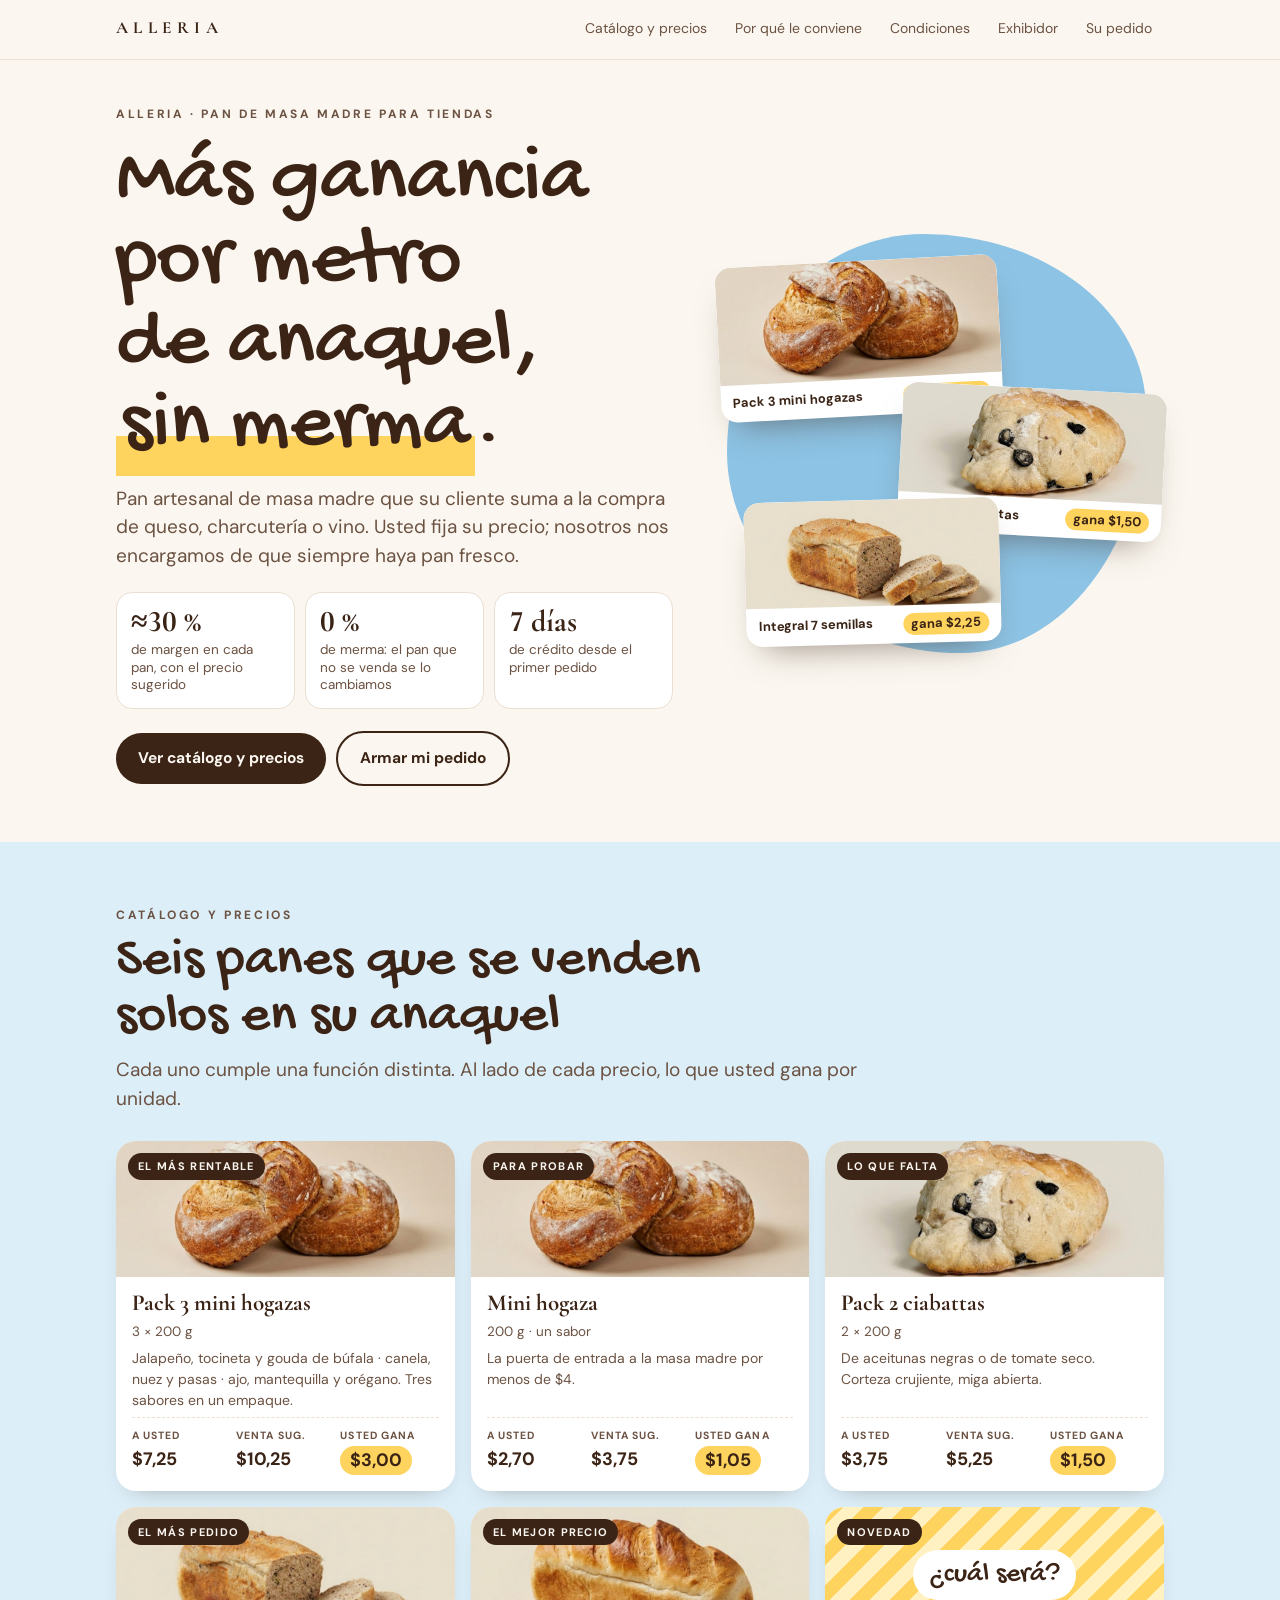
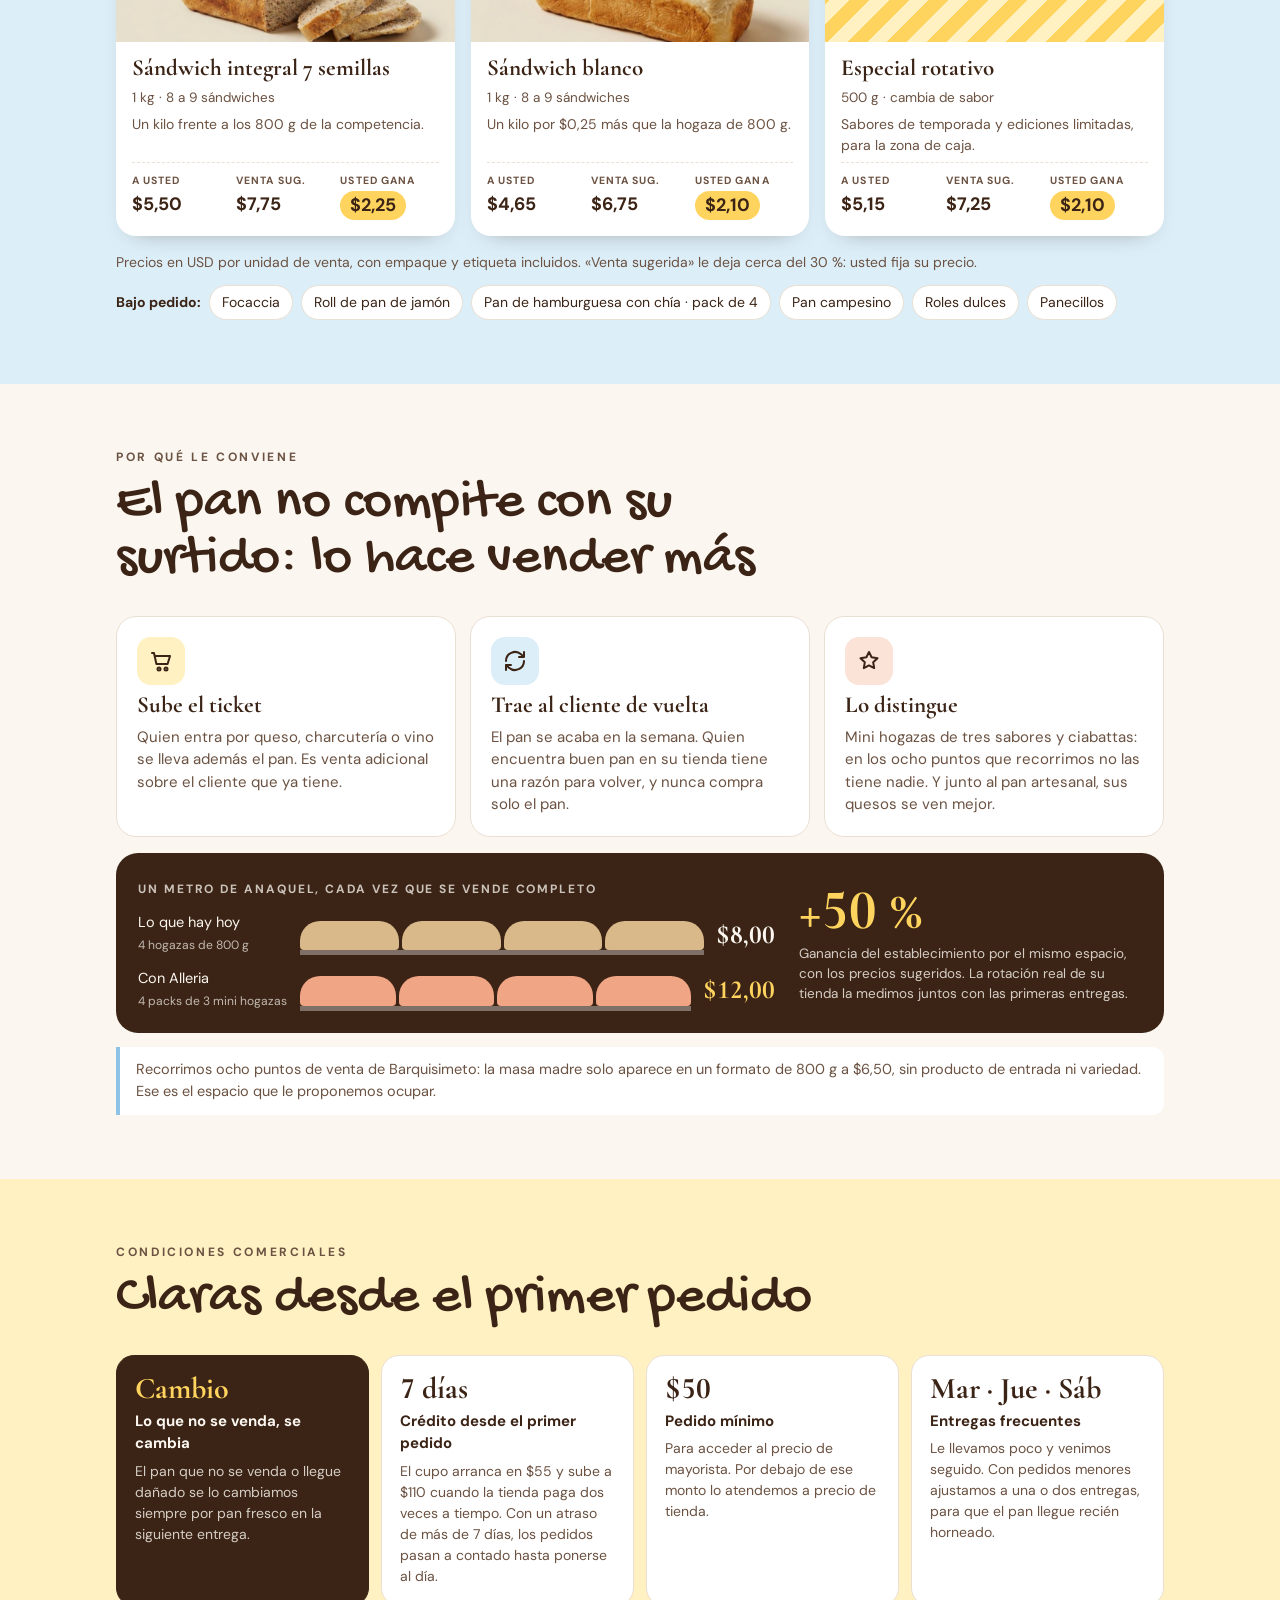
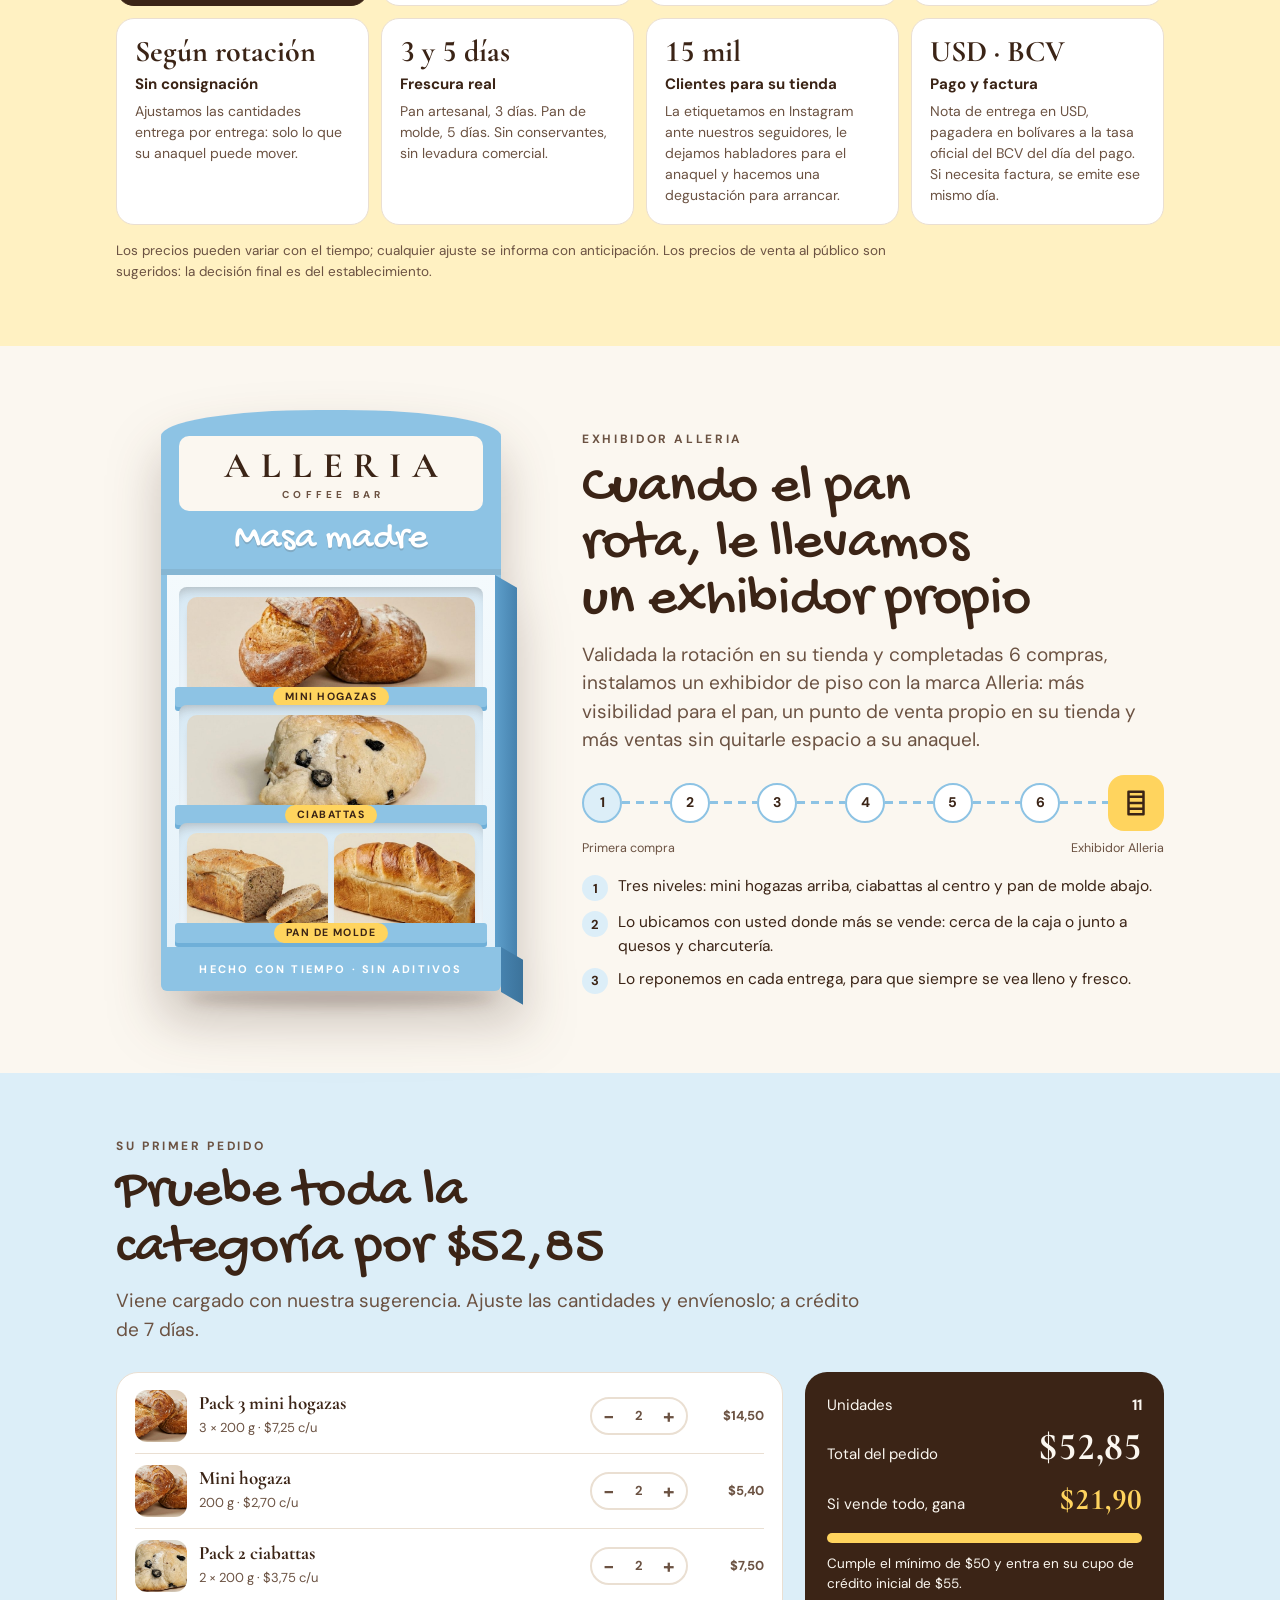
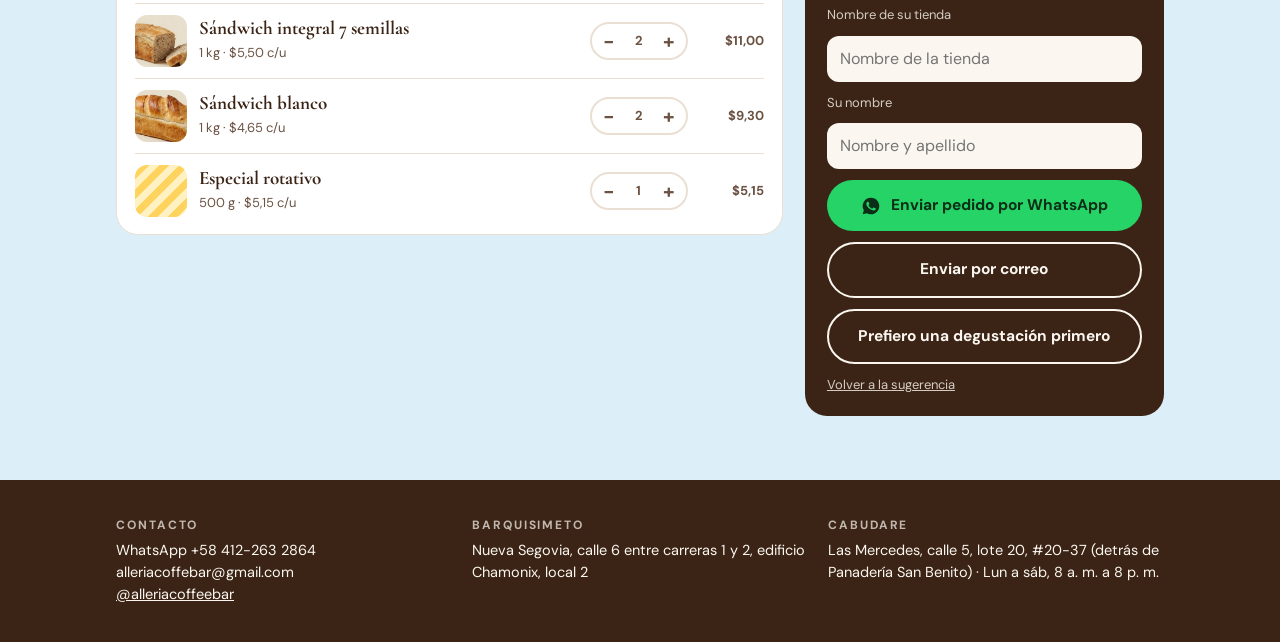
==== commit a0da5269: "Anaquel: propuesta comercial corta, condiciones visibles y exhibidor Alleria Co-Authored-By: Claude " ====
--- a/anaquel.html
+++ b/anaquel.html
@@ -3,12 +3,12 @@
 <head>
 <meta charset="UTF-8">
 <meta name="viewport" content="width=device-width,initial-scale=1,viewport-fit=cover">
-<title>Masa madre para su anaquel · Alleria</title>
-<meta name="description" content="Propuesta de surtido de pan de masa madre de Alleria para su anaquel: seis panes, sus márgenes y su primer pedido.">
+<title>Pan de masa madre para su anaquel · Alleria</title>
+<meta name="description" content="Más ganancia por metro de anaquel, sin merma: catálogo, precios, condiciones y pedido de pan de masa madre Alleria para tiendas.">
 <meta name="robots" content="noindex, follow">
 <meta property="og:type" content="website">
-<meta property="og:title" content="La masa madre que su anaquel está esperando · Alleria">
-<meta property="og:description" content="Seis panes con una función cada uno, cuánto le deja cada uno y su primer pedido en un clic.">
+<meta property="og:title" content="Más ganancia por metro de anaquel, sin merma · Alleria">
+<meta property="og:description" content="Pan de masa madre para su tienda: cerca de 30 % de margen, cambio del pan que no se venda y crédito de 7 días.">
 <meta property="og:image" content="https://alleria-website.vercel.app/assets/anaquel/og.jpg">
 <meta property="og:image:width" content="1200">
 <meta property="og:image:height" content="630">
@@ -17,43 +17,39 @@
 <meta name="theme-color" content="#8DC3E4">
 <link rel="preload" href="/assets/anaquel/fonts/gochi-hand-latin-400-normal.woff2" as="font" type="font/woff2" crossorigin>
 <style>
-@font-face{font-family:"Gochi Hand";src:url(/assets/anaquel/fonts/gochi-hand-latin-400-normal.woff2) format("woff2");font-weight:400;font-style:normal;font-display:swap}
-@font-face{font-family:"Cormorant Garamond";src:url(/assets/anaquel/fonts/cormorant-garamond-latin-500-normal.woff2) format("woff2");font-weight:500;font-style:normal;font-display:swap}
-@font-face{font-family:"Cormorant Garamond";src:url(/assets/anaquel/fonts/cormorant-garamond-latin-600-normal.woff2) format("woff2");font-weight:600;font-style:normal;font-display:swap}
-@font-face{font-family:"Cormorant Garamond";src:url(/assets/anaquel/fonts/cormorant-garamond-latin-700-normal.woff2) format("woff2");font-weight:700;font-style:normal;font-display:swap}
+@font-face{font-family:"Gochi Hand";src:url(/assets/anaquel/fonts/gochi-hand-latin-400-normal.woff2) format("woff2");font-weight:400;font-display:swap}
+@font-face{font-family:"Cormorant Garamond";src:url(/assets/anaquel/fonts/cormorant-garamond-latin-600-normal.woff2) format("woff2");font-weight:600;font-display:swap}
+@font-face{font-family:"Cormorant Garamond";src:url(/assets/anaquel/fonts/cormorant-garamond-latin-700-normal.woff2) format("woff2");font-weight:700;font-display:swap}
 @font-face{font-family:"Cormorant Garamond";src:url(/assets/anaquel/fonts/cormorant-garamond-latin-500-italic.woff2) format("woff2");font-weight:500;font-style:italic;font-display:swap}
-@font-face{font-family:"DM Sans";src:url(/assets/anaquel/fonts/dm-sans-latin-400-normal.woff2) format("woff2");font-weight:400;font-style:normal;font-display:swap}
-@font-face{font-family:"DM Sans";src:url(/assets/anaquel/fonts/dm-sans-latin-500-normal.woff2) format("woff2");font-weight:500;font-style:normal;font-display:swap}
-@font-face{font-family:"DM Sans";src:url(/assets/anaquel/fonts/dm-sans-latin-700-normal.woff2) format("woff2");font-weight:700;font-style:normal;font-display:swap}
+@font-face{font-family:"DM Sans";src:url(/assets/anaquel/fonts/dm-sans-latin-400-normal.woff2) format("woff2");font-weight:400;font-display:swap}
+@font-face{font-family:"DM Sans";src:url(/assets/anaquel/fonts/dm-sans-latin-500-normal.woff2) format("woff2");font-weight:500;font-display:swap}
+@font-face{font-family:"DM Sans";src:url(/assets/anaquel/fonts/dm-sans-latin-700-normal.woff2) format("woff2");font-weight:700;font-display:swap}
 </style>
 <style>
-/* Mundo de marca Alleria: celeste del catálogo, amarillo de los precios, coral de la etiqueta y tinta café. Página de una sola apariencia (clara), como el material impreso. */
+/* Mundo Alleria (catálogo y etiqueta): celeste, amarillo de precio, coral de etiqueta, tinta café. Página comercial para dueños y encargados de compras: primero el negocio, después el pan. */
 :root{
-  --crema:#FBF7F0; --blanco:#FFFFFF; --cielo:#8DC3E4; --cielo2:#DCEEF8; --cielo3:#5FA6D3;
+  --crema:#FBF7F0; --blanco:#FFFFFF; --cielo:#8DC3E4; --cielo2:#DCEEF8; --cielo3:#4E97C6;
   --sol:#FFD45E; --sol2:#FFF1C2; --coral:#F0A585; --coral2:#FBE3D8; --tinta:#3B2416; --tinta2:#6B5242; --linea:#EADFD2;
-  --ok:#2E8B57;
-  --hand:"Gochi Hand","Comic Sans MS",cursive;
-  --serif:"Cormorant Garamond",Georgia,serif;
-  --sans:"DM Sans",system-ui,-apple-system,"Segoe UI",sans-serif;
-  --ease:cubic-bezier(.2,.75,.2,1);
-  color-scheme:light;
+  --hand:"Gochi Hand","Comic Sans MS",cursive; --serif:"Cormorant Garamond",Georgia,serif; --sans:"DM Sans",system-ui,-apple-system,"Segoe UI",sans-serif;
+  --ease:cubic-bezier(.2,.75,.2,1); color-scheme:light;
 }
 *{box-sizing:border-box}
 html{scroll-behavior:smooth;scroll-padding-top:64px}
-body{margin:0;background:var(--crema);color:var(--tinta);font-family:var(--sans);font-size:17px;line-height:1.55;-webkit-font-smoothing:antialiased;padding-bottom:env(safe-area-inset-bottom,0px)}
+body{margin:0;background:var(--crema);color:var(--tinta);font-family:var(--sans);font-size:17px;line-height:1.5;-webkit-font-smoothing:antialiased;padding-bottom:env(safe-area-inset-bottom,0px)}
 body::before{content:"";position:fixed;inset:0 0 auto;height:env(safe-area-inset-top,0px);background:var(--crema);z-index:40}
-img,video{max-width:100%;display:block}
-.wrap{max-width:1060px;margin:0 auto;padding-left:max(16px,env(safe-area-inset-left,0px));padding-right:max(16px,env(safe-area-inset-right,0px))}
-section{padding-block:76px}
+img,video,svg{max-width:100%;display:block}
+.wrap{max-width:1080px;margin:0 auto;padding-left:max(16px,env(safe-area-inset-left,0px));padding-right:max(16px,env(safe-area-inset-right,0px))}
+section{padding-block:64px}
 h1,h2,h3{margin:0;text-wrap:balance}
-h2{font-family:var(--hand);font-weight:400;font-size:clamp(38px,6vw,60px);line-height:1;letter-spacing:.01em}
-h3{font-family:var(--serif);font-weight:700;font-size:26px;line-height:1.1}
+h2{font-family:var(--hand);font-weight:400;font-size:clamp(36px,5.6vw,56px);line-height:1}
+h3{font-family:var(--serif);font-weight:700;font-size:24px;line-height:1.1}
 p{margin:0}
 .kick{font-size:12px;letter-spacing:.22em;text-transform:uppercase;font-weight:700;color:var(--tinta2)}
-.lede{font-size:clamp(18px,2.2vw,20px);color:var(--tinta2);max-width:60ch}
-.head{display:flex;flex-direction:column;gap:12px;margin-bottom:36px;max-width:760px}
+.lede{font-size:clamp(17px,2vw,19px);color:var(--tinta2);max-width:58ch}
+.head{display:flex;flex-direction:column;gap:10px;margin-bottom:28px;max-width:760px}
+.num,.money{font-variant-numeric:lining-nums tabular-nums}
 :focus-visible{outline:3px solid var(--cielo3);outline-offset:3px;border-radius:8px}
-.btn{all:unset;box-sizing:border-box;cursor:pointer;display:inline-flex;gap:10px;align-items:center;justify-content:center;padding:14px 22px;border-radius:999px;font-weight:700;font-size:15.5px;text-align:center;transition:transform .15s,box-shadow .2s}
+.btn{all:unset;box-sizing:border-box;cursor:pointer;display:inline-flex;gap:10px;align-items:center;justify-content:center;padding:14px 22px;border-radius:999px;font-weight:700;font-size:15.5px;text-align:center;transition:transform .15s}
 .btn:active{transform:scale(.98)}
 .btn:focus-visible{outline:3px solid var(--cielo3);outline-offset:3px}
 .btn.wa{background:#25D366;color:#0B2E17}
@@ -61,141 +57,143 @@
 .btn.line{border:2px solid var(--tinta);color:var(--tinta)}
 .btn svg{width:20px;height:20px}
 .row{display:flex;gap:10px;flex-wrap:wrap;align-items:center}
-.money,.stat b,.detail .v,.res .big,.tot b,.pa .n,.gap .n{font-variant-numeric:lining-nums tabular-nums}
-
-/* barra de avance */
-.bar{position:sticky;top:env(safe-area-inset-top,0px);z-index:30;background:color-mix(in srgb,var(--crema) 90%,transparent);background-color:var(--crema);backdrop-filter:blur(10px);-webkit-backdrop-filter:blur(10px);border-bottom:1px solid var(--linea)}
+
+/* barra */
+.bar{position:sticky;top:env(safe-area-inset-top,0px);z-index:30;background:var(--crema);border-bottom:1px solid var(--linea)}
 .bar .wrap{display:flex;align-items:center;gap:16px;height:56px}
-.logo{font-family:var(--serif);font-weight:600;letter-spacing:.32em;font-size:17px;flex:none}
+.logo{font-family:var(--serif);font-weight:700;letter-spacing:.32em;font-size:17px;flex:none}
 .steps{display:flex;gap:4px;overflow-x:auto;scrollbar-width:none;flex:1;justify-content:flex-end;min-width:0}
 .steps::-webkit-scrollbar{display:none}
-.steps a{flex:none;text-decoration:none;font-size:13.5px;color:var(--tinta2);padding:7px 12px;border-radius:999px;transition:background .2s}
+.steps a{flex:none;text-decoration:none;font-size:14px;color:var(--tinta2);padding:7px 12px;border-radius:999px}
 .steps a.on{background:var(--sol);color:var(--tinta);font-weight:700}
-.prog{height:3px;background:transparent}
-.prog i{display:block;height:100%;width:0;background:linear-gradient(90deg,var(--cielo),var(--sol),var(--coral))}
+.prog{height:3px}.prog i{display:block;height:100%;width:0;background:linear-gradient(90deg,var(--cielo),var(--sol),var(--coral))}
 
 /* portada */
-.hero{padding-block:48px 64px;overflow:hidden}
-.hgrid{display:grid;grid-template-columns:1.05fr .95fr;gap:36px;align-items:center}
+.hero{padding-block:40px 56px}
+.hgrid{display:grid;grid-template-columns:1.1fr .9fr;gap:36px;align-items:center}
 .hgrid>*{min-width:0}
-.seal{display:flex;align-items:center;gap:12px;font-size:12px;letter-spacing:.2em;text-transform:uppercase;font-weight:700}
-.seal::before,.seal::after{content:"";height:2px;width:28px;background:var(--tinta)}
-.hero h1{font-family:var(--hand);font-weight:400;font-size:clamp(50px,8.4vw,92px);line-height:.95;margin:16px 0 18px}
-.hero h1 mark{background:linear-gradient(transparent 58%,var(--sol) 58%);color:inherit;padding:0 .08em}
-.blob{position:relative;aspect-ratio:1;width:100%;max-width:460px;margin-inline:auto}
-.blob .bg{position:absolute;inset:0;background:var(--cielo);border-radius:47% 53% 44% 56%/52% 42% 58% 48%}
-.blob .pin{position:absolute;left:50%;top:7%;width:38px;height:38px;border-radius:50%;transform:translateX(-50%);background:radial-gradient(circle at 35% 30%,#FFF2B8,#D4A62A 55%,#8C6A12);box-shadow:0 4px 8px rgba(0,0,0,.25);z-index:2}
-.blob .card{position:absolute;inset:18% 9% 16%;background:var(--blanco);border-radius:20px;overflow:hidden;box-shadow:0 20px 40px -20px rgba(59,36,22,.45);display:flex;flex-direction:column}
-.blob .card img{width:100%;height:58%;object-fit:cover}
-.blob .card div{padding:14px 18px;display:flex;flex-direction:column;gap:4px}
-.blob .card b{font-family:var(--serif);font-size:24px}
-.blob .card span{font-size:14px;color:var(--tinta2)}
-.blob .tag{position:absolute;right:2%;bottom:9%;z-index:3;background:var(--sol);font-weight:700;padding:10px 16px;border-radius:999px;transform:rotate(-6deg);font-size:15px;box-shadow:0 8px 16px -8px rgba(0,0,0,.4)}
-@media (prefers-reduced-motion:no-preference){.blob .bg{animation:morph 9s ease-in-out infinite}@keyframes morph{50%{border-radius:55% 45% 52% 48%/45% 55% 45% 55%}}}
-.stats{display:grid;grid-template-columns:repeat(4,minmax(0,1fr));gap:12px;margin-top:26px}
-.stat{background:var(--blanco);border:1px solid var(--linea);border-radius:16px;padding:14px 14px 12px}
-.stat b{display:block;font-family:var(--serif);font-size:36px;line-height:1}
-.stat span{font-size:13px;color:var(--tinta2);line-height:1.3;display:block;margin-top:4px}
-
-/* 1 encontramos */
-.found{display:grid;grid-template-columns:minmax(0,.9fr) minmax(0,1.1fr);gap:28px;align-items:start}
-.found>*{min-width:0}
-.today{background:var(--blanco);border:1px solid var(--linea);border-radius:20px;padding:22px}
-.today .shelf{display:flex;gap:8px;margin:14px 0 10px;align-items:flex-end;height:90px;border-bottom:6px solid var(--tinta2);padding:0 6px}
-.today .loaf{flex:1;height:70px;background:#D9B98A;border-radius:40px 40px 8px 8px;position:relative}
-.today .loaf::after{content:"800 g";position:absolute;inset:auto 0 8px;text-align:center;font-size:12px;font-weight:700;color:var(--tinta)}
-.today p{font-size:15.5px;color:var(--tinta2)}
-.gaps{display:flex;flex-direction:column;gap:12px}
-.gap{display:grid;grid-template-columns:56px 1fr;gap:14px;align-items:start;background:var(--blanco);border-radius:18px;padding:16px;border:1px solid var(--linea)}
-.gap .n{width:56px;height:56px;border-radius:50%;display:grid;place-items:center;font-family:var(--hand);font-size:30px}
-.gap:nth-child(1) .n{background:var(--sol)} .gap:nth-child(2) .n{background:var(--cielo2)} .gap:nth-child(3) .n{background:var(--coral2)}
-.gap b{font-family:var(--serif);font-size:22px;display:block;line-height:1.1}
-.gap p{font-size:15.5px;color:var(--tinta2);margin-top:4px}
-.why3{display:grid;grid-template-columns:repeat(3,minmax(0,1fr));gap:12px;margin-top:28px}
-.why3 div{border-top:3px solid var(--tinta);padding-top:12px}
-.why3 b{font-family:var(--serif);font-size:21px;display:block;line-height:1.15}
-.why3 p{font-size:15px;color:var(--tinta2);margin-top:4px}
-
-/* 2 surtido */
-.surt{background:var(--cielo2)}
+.hero h1{font-family:var(--hand);font-weight:400;font-size:clamp(46px,7.4vw,84px);line-height:.98;margin:14px 0 16px}
+.hero h1 mark{background:linear-gradient(transparent 60%,var(--sol) 60%);color:inherit;padding:0 .06em}
+.prom{display:grid;grid-template-columns:repeat(3,minmax(0,1fr));gap:10px;margin:22px 0}
+.prom div{background:var(--blanco);border:1px solid var(--linea);border-radius:16px;padding:14px;display:flex;flex-direction:column;gap:4px}
+.prom b{font-family:var(--serif);font-size:30px;line-height:1}
+.prom span{font-size:13.5px;color:var(--tinta2);line-height:1.3}
+.collage{position:relative;aspect-ratio:1/1;width:100%;max-width:470px;margin-inline:auto}
+.collage .bg{position:absolute;inset:4%;background:var(--cielo);border-radius:47% 53% 44% 56%/52% 42% 58% 48%}
+.collage figure{position:absolute;margin:0;background:var(--blanco);border-radius:16px;overflow:hidden;box-shadow:0 18px 34px -18px rgba(59,36,22,.55)}
+.collage figure img{width:100%;aspect-ratio:2.4/1;object-fit:cover}
+.collage figcaption{padding:8px 12px;font-size:13px;font-weight:700;display:flex;justify-content:space-between;gap:8px}
+.collage figcaption em{font-style:normal;background:var(--sol);padding:1px 8px;border-radius:999px}
+.collage .f1{left:2%;top:10%;width:62%;transform:rotate(-3deg)}
+.collage .f2{right:0;top:38%;width:58%;transform:rotate(3deg)}
+.collage .f3{left:8%;bottom:6%;width:56%;transform:rotate(-1.5deg)}
+@media (prefers-reduced-motion:no-preference){.collage .bg{animation:morph 9s ease-in-out infinite}@keyframes morph{50%{border-radius:55% 45% 52% 48%/45% 55% 45% 55%}}}
+
+/* catálogo */
+.cat{background:var(--cielo2)}
 .grid6{display:grid;grid-template-columns:repeat(3,minmax(0,1fr));gap:16px}
-.pc{all:unset;box-sizing:border-box;cursor:pointer;background:var(--blanco);border-radius:20px;overflow:hidden;display:flex;flex-direction:column;box-shadow:0 10px 24px -18px rgba(59,36,22,.6);transition:transform .25s var(--ease),box-shadow .25s;border:2px solid transparent}
-.pc:hover{transform:translateY(-3px)}
-.pc:focus-visible{outline:3px solid var(--cielo3);outline-offset:3px}
-.pc[aria-expanded="true"]{border-color:var(--tinta)}
+.pc{background:var(--blanco);border-radius:20px;overflow:hidden;display:flex;flex-direction:column;box-shadow:0 10px 24px -18px rgba(59,36,22,.6)}
 .pc .ph{position:relative;aspect-ratio:2.5/1;background:#EFE6DA}
 .pc .ph img{width:100%;height:100%;object-fit:cover}
-.pc .rol{position:absolute;left:12px;top:12px;background:var(--tinta);color:var(--crema);font-size:11.5px;font-weight:700;letter-spacing:.12em;text-transform:uppercase;padding:5px 10px;border-radius:999px}
+.pc .rol{position:absolute;left:12px;top:12px;background:var(--tinta);color:var(--crema);font-size:11px;font-weight:700;letter-spacing:.12em;text-transform:uppercase;padding:5px 10px;border-radius:999px}
 .pc .bd{padding:14px 16px 16px;display:flex;flex-direction:column;gap:6px;flex:1}
 .pc .nm{font-family:var(--serif);font-weight:700;font-size:23px;line-height:1.1}
 .pc .gm{font-size:13.5px;color:var(--tinta2)}
-.pc .gain{margin-top:auto;display:flex;justify-content:space-between;align-items:center;padding-top:8px}
-.pc .gain span{font-size:13.5px;color:var(--tinta2)}
-.pc .gain b{background:var(--sol);padding:4px 12px;border-radius:999px;font-size:16px}
-.esp{display:grid;place-items:center;background:repeating-linear-gradient(-45deg,var(--sol2) 0 14px,var(--sol) 14px 28px)}
-.esp i{font-family:var(--hand);font-style:normal;font-size:30px;background:var(--blanco);padding:4px 16px;border-radius:999px}
-.detail{grid-column:1/-1;background:var(--blanco);border-radius:20px;padding:22px;border:2px solid var(--tinta);display:grid;grid-template-columns:repeat(4,minmax(0,1fr)) minmax(0,1.6fr);gap:16px;align-items:start}
-.detail>div{min-width:0}
-.detail .k{font-size:11.5px;letter-spacing:.14em;text-transform:uppercase;color:var(--tinta2);font-weight:700}
-.detail .v{font-family:var(--serif);font-size:32px;font-weight:700;line-height:1.05}
-.detail .v.hi{background:var(--sol);display:inline-block;padding:0 10px;border-radius:10px}
-.detail p{font-size:15px;color:var(--tinta2)}
-.note{margin-top:18px;font-size:14px;color:var(--tinta2)}
-.more{margin-top:14px;display:flex;flex-wrap:wrap;gap:8px;align-items:center;font-size:14px}
+.pc .ds{font-size:14px;color:var(--tinta2)}
+.prices{margin-top:auto;display:grid;grid-template-columns:repeat(3,minmax(0,1fr));gap:6px;padding-top:10px;border-top:1px dashed var(--linea)}
+.prices div{display:flex;flex-direction:column;gap:2px}
+.prices small{font-size:10.5px;letter-spacing:.1em;text-transform:uppercase;color:var(--tinta2);font-weight:700}
+.prices b{font-size:18px}
+.prices .g b{background:var(--sol);border-radius:999px;padding:1px 10px;align-self:flex-start}
+.esp{display:grid;place-items:center;height:100%;background:repeating-linear-gradient(-45deg,var(--sol2) 0 14px,var(--sol) 14px 28px)}
+.esp i{font-family:var(--hand);font-style:normal;font-size:28px;background:var(--blanco);padding:4px 16px;border-radius:999px}
+.note{margin-top:16px;font-size:14px;color:var(--tinta2)}
+.more{margin-top:12px;display:flex;flex-wrap:wrap;gap:8px;align-items:center;font-size:14px}
 .more span{background:var(--blanco);padding:6px 12px;border-radius:999px;border:1px solid var(--linea)}
 
-/* 3 simulador */
-.sim{display:grid;grid-template-columns:minmax(0,1.25fr) minmax(0,.75fr);gap:24px;align-items:start}
-.sim>*{min-width:0}
-.shelfbox{background:var(--blanco);border-radius:22px;padding:22px;border:1px solid var(--linea)}
-.ruler{display:flex;justify-content:space-between;font-size:11px;color:var(--tinta2);font-variant-numeric:tabular-nums;margin-bottom:6px}
-.meter{position:relative;height:150px;border-radius:12px;background:repeating-linear-gradient(90deg,#F4EDE3 0 calc(10% - 1px),#E7DCCD calc(10% - 1px) 10%);display:flex;align-items:flex-end;padding:0;overflow:hidden;border-bottom:10px solid var(--tinta2)}
-.it{height:100%;display:flex;flex-direction:column;justify-content:flex-end;align-items:center;gap:4px;padding:6px 2px;border-right:2px solid rgba(255,255,255,.7);transition:width .35s var(--ease);overflow:hidden;cursor:pointer}
-.it .sh{width:86%;border-radius:30px 30px 6px 6px}
-.it small{font-size:11px;font-weight:700;white-space:nowrap}
-.it.h .sh{height:64%;background:#D9B98A} .it.p .sh{height:64%;background:var(--coral)} .it.m .sh{height:40%;background:var(--sol)}
-.it.h{background:rgba(217,185,138,.15)} .it.p{background:rgba(240,165,133,.15)} .it.m{background:rgba(255,212,94,.18)}
-.adds{display:flex;flex-wrap:wrap;gap:8px;margin-top:16px}
-.add{all:unset;cursor:pointer;display:inline-flex;align-items:center;gap:8px;padding:10px 14px;border-radius:999px;border:2px solid var(--linea);font-size:14.5px;font-weight:700;background:var(--crema)}
-.add:hover{border-color:var(--tinta)}
-.add:focus-visible{outline:3px solid var(--cielo3)}
-.add i{width:14px;height:14px;border-radius:50%;display:inline-block}
-.add[disabled]{opacity:.35;cursor:default}
-.free{font-size:13.5px;color:var(--tinta2);margin-top:10px}
-.res{background:var(--tinta);color:var(--crema);border-radius:22px;padding:24px;display:flex;flex-direction:column;gap:14px}
-.res .k{font-size:12px;letter-spacing:.16em;text-transform:uppercase;opacity:.75;font-weight:700}
-.res .big{font-family:var(--serif);font-size:58px;font-weight:700;line-height:1}
-.res .cmp{display:flex;flex-direction:column;gap:8px}
-.cbar{display:grid;grid-template-columns:92px 1fr auto;gap:10px;align-items:center;font-size:14px}
-.cbar .t{height:12px;border-radius:999px;background:rgba(255,255,255,.12);overflow:hidden}
-.cbar .t i{display:block;height:100%;border-radius:999px;transition:width .4s var(--ease)}
-.delta{font-weight:700;font-size:18px}
-.res .fn{font-size:13px;opacity:.75}
-.kilo{margin-top:22px;background:var(--blanco);border-radius:20px;padding:20px;border:1px solid var(--linea)}
-.kilo h3{font-size:22px;margin-bottom:12px}
-.kb{display:grid;grid-template-columns:minmax(0,190px) 1fr auto;gap:12px;align-items:center;font-size:14.5px;margin-top:8px}
-.kb .t{height:16px;background:var(--crema);border-radius:999px;overflow:hidden}
-.kb .t i{display:block;height:100%;border-radius:999px}
-
-/* 4 pedido */
-.ped{background:var(--sol2)}
-.pgrid{display:grid;grid-template-columns:minmax(0,1.3fr) minmax(0,.7fr);gap:24px;align-items:start}
+/* por qué */
+.why{display:grid;grid-template-columns:repeat(3,minmax(0,1fr));gap:14px}
+.wc{background:var(--blanco);border:1px solid var(--linea);border-radius:20px;padding:20px;display:flex;flex-direction:column;gap:8px}
+.wc .ic{width:48px;height:48px;border-radius:14px;display:grid;place-items:center}
+.wc .ic svg{width:24px;height:24px}
+.wc b{font-family:var(--serif);font-size:23px;line-height:1.1}
+.wc p{font-size:15px;color:var(--tinta2)}
+.metro{margin-top:16px;background:var(--tinta);color:var(--crema);border-radius:22px;padding:22px;display:grid;grid-template-columns:minmax(0,1.3fr) minmax(0,.7fr);gap:24px;align-items:center}
+.metro>*{min-width:0}
+.metro .k{font-size:12px;letter-spacing:.16em;text-transform:uppercase;opacity:.75;font-weight:700}
+.mrow{display:grid;grid-template-columns:150px 1fr auto;gap:12px;align-items:center;margin-top:12px;font-size:14.5px}
+.mshelf{display:flex;gap:3px;height:42px;align-items:flex-end;border-bottom:5px solid rgba(255,255,255,.35)}
+.mshelf i{flex:1;border-radius:20px 20px 4px 4px;height:80%}
+.mrow b{font-family:var(--serif);font-size:26px}
+.metro .big{font-family:var(--serif);font-size:56px;font-weight:700;line-height:1;color:var(--sol)}
+.metro p{font-size:13.5px;opacity:.8;margin-top:6px}
+.fact{margin-top:14px;font-size:14.5px;color:var(--tinta2);background:var(--blanco);border-left:4px solid var(--cielo);padding:12px 16px;border-radius:0 12px 12px 0}
+
+/* condiciones */
+.cond{background:var(--sol2)}
+.cgrid{display:grid;grid-template-columns:repeat(4,minmax(0,1fr));gap:12px}
+.cc{background:var(--blanco);border-radius:18px;padding:18px;display:flex;flex-direction:column;gap:6px;border:1px solid var(--linea)}
+.cc .v{font-family:var(--serif);font-size:30px;font-weight:700;line-height:1}
+.cc b{font-size:15px}
+.cc p{font-size:14px;color:var(--tinta2)}
+.cc.hi{background:var(--tinta);color:var(--crema);border-color:var(--tinta)}
+.cc.hi p{color:rgba(251,247,240,.8)}
+.cc.hi .v{color:var(--sol)}
+.legal{margin-top:16px;font-size:13.5px;color:var(--tinta2);max-width:90ch}
+
+/* exhibidor */
+.exh{display:grid;grid-template-columns:minmax(0,.85fr) minmax(0,1.15fr);gap:36px;align-items:center}
+.exh>*{min-width:0}
+.disp{max-width:380px;margin-inline:auto;filter:drop-shadow(0 26px 30px rgba(59,36,22,.28))}
+.path{display:flex;align-items:center;gap:0;margin:20px 0 8px}
+.path .d{width:40px;height:40px;border-radius:50%;display:grid;place-items:center;font-weight:700;font-size:14px;background:var(--blanco);border:2px solid var(--cielo);flex:none}
+.path .d.v{background:var(--cielo2)}
+.path .ln{flex:1;height:3px;background:repeating-linear-gradient(90deg,var(--cielo) 0 8px,transparent 8px 14px);min-width:6px}
+.path .end{width:56px;height:56px;border-radius:16px;background:var(--sol);display:grid;place-items:center;flex:none}
+.path .end svg{width:30px;height:30px}
+.plab{display:flex;justify-content:space-between;font-size:12.5px;color:var(--tinta2)}
+.exl{list-style:none;padding:0;margin:18px 0 0;display:flex;flex-direction:column;gap:10px}
+.exl li{display:grid;grid-template-columns:26px 1fr;gap:10px;font-size:15.5px}
+.exl li span{width:26px;height:26px;border-radius:50%;background:var(--cielo2);display:grid;place-items:center;font-size:13px;font-weight:700}
+
+
+.dx{position:relative;width:100%;max-width:340px;margin:0 auto 18px;filter:drop-shadow(0 28px 26px rgba(59,36,22,.25))}
+.dx::after{content:"";position:absolute;left:8%;right:2%;bottom:-16px;height:18px;border-radius:50%;background:rgba(59,36,22,.18);filter:blur(6px);z-index:-1}
+.dx-body,.dx-base{position:relative}
+.dx-body::after,.dx-base::after{content:"";position:absolute;top:0;bottom:0;right:-22px;width:22px;background:linear-gradient(90deg,#5E9FCB,#4682AE);transform:skewY(30deg);transform-origin:left top}
+.dx-base::after{background:linear-gradient(90deg,#4682AE,#3C739B)}
+.dx-top{background:var(--cielo);border-radius:46% 46% 0 0/26px 26px 0 0;padding:26px 18px 14px;text-align:center;position:relative;z-index:1;box-shadow:inset 0 -6px 0 rgba(59,36,22,.08)}
+.dx-plate{background:var(--crema);border-radius:10px;padding:12px 8px 9px;display:flex;flex-direction:column;align-items:center;gap:3px}
+.dx-plate b{font-family:var(--serif);font-weight:700;font-size:clamp(28px,8vw,36px);letter-spacing:.3em;line-height:1;padding-left:.3em}
+.dx-plate small{font-size:10px;letter-spacing:.42em;font-weight:700;color:var(--tinta2);padding-left:.42em}
+.dx-hand{display:block;font-family:var(--hand);font-size:clamp(30px,8.4vw,38px);color:#fff;line-height:1.1;margin-top:8px;text-shadow:0 2px 0 rgba(59,36,22,.15)}
+.dx-body{background:linear-gradient(180deg,#F4FAFD,#E4F1F9);padding:12px 12px 0;display:flex;flex-direction:column;gap:12px;border-left:6px solid var(--cielo);border-right:6px solid var(--cielo)}
+.dx-sh{position:relative;background:linear-gradient(180deg,#D7EAF6,#EEF6FB);border-radius:8px 8px 0 0;padding:10px 8px 0;display:flex;gap:6px;box-shadow:inset 0 10px 14px -10px rgba(59,36,22,.35)}
+.dx-sh img{flex:1;min-width:0;height:96px;object-fit:cover;border-radius:10px 10px 2px 2px;box-shadow:0 6px 10px -6px rgba(59,36,22,.5)}
+.dx-sh.two img{height:96px}
+.dx-lip{position:absolute;left:-4px;right:-4px;bottom:-14px;height:20px;background:var(--cielo);border-radius:3px;display:grid;place-items:center;box-shadow:0 4px 0 #6FAFD8}
+.dx-lip em{font-style:normal;background:var(--sol);font-size:10.5px;font-weight:700;letter-spacing:.14em;text-transform:uppercase;padding:2px 12px;border-radius:999px}
+.dx-sh:last-child{margin-bottom:18px}
+.dx-base{background:var(--cielo);color:#fff;text-align:center;font-weight:700;font-size:11px;letter-spacing:.2em;text-transform:uppercase;padding:14px 8px;border-radius:0 0 6px 6px}
+
+/* pedido */
+.ped{background:var(--cielo2)}
+.pgrid{display:grid;grid-template-columns:minmax(0,1.3fr) minmax(0,.7fr);gap:22px;align-items:start}
 .pgrid>*{min-width:0}
-.lines{background:var(--blanco);border-radius:22px;padding:8px 18px;border:1px solid var(--linea)}
-.ln{display:grid;grid-template-columns:52px minmax(0,1fr) auto auto;gap:12px;align-items:center;padding:12px 0;border-bottom:1px solid var(--linea)}
-.ln:last-child{border-bottom:0}
-.ln img,.ln .ph{width:52px;height:52px;border-radius:12px;object-fit:cover}
-.ln .ph{background:repeating-linear-gradient(-45deg,var(--sol2) 0 7px,var(--sol) 7px 14px)}
-.ln b{font-family:var(--serif);font-size:19px;display:block;line-height:1.1}
-.ln span{font-size:13px;color:var(--tinta2)}
-.stp{display:inline-flex;align-items:center;border:2px solid var(--linea);border-radius:999px;overflow:hidden}
+.lines{background:var(--blanco);border-radius:22px;padding:6px 18px;border:1px solid var(--linea)}
+.lnr{display:grid;grid-template-columns:52px minmax(0,1fr) auto auto;gap:12px;align-items:center;padding:11px 0;border-bottom:1px solid var(--linea)}
+.lnr:last-child{border-bottom:0}
+.lnr img,.lnr .ph{width:52px;height:52px;border-radius:12px;object-fit:cover}
+.lnr .ph{background:repeating-linear-gradient(-45deg,var(--sol2) 0 7px,var(--sol) 7px 14px)}
+.lnr b{font-family:var(--serif);font-size:19px;display:block;line-height:1.1}
+.lnr span{font-size:13px;color:var(--tinta2)}
+.stp{display:inline-flex;align-items:center;border:2px solid var(--linea);border-radius:999px;overflow:hidden;background:var(--blanco)}
 .stp button{all:unset;cursor:pointer;width:34px;height:34px;display:grid;place-items:center;font-size:20px;font-weight:700}
 .stp button:focus-visible{outline:3px solid var(--cielo3)}
-.stp output{min-width:26px;text-align:center;font-weight:700;font-variant-numeric:tabular-nums}
-.ln .sub{font-weight:700;min-width:70px;text-align:right;font-variant-numeric:tabular-nums}
-.tot{background:var(--tinta);color:var(--crema);border-radius:22px;padding:22px;display:flex;flex-direction:column;gap:12px;position:sticky;top:80px}
-.tot .r{display:flex;justify-content:space-between;gap:12px;font-size:15px}
-.tot .r b{font-variant-numeric:tabular-nums}
+.stp output{min-width:26px;text-align:center;font-weight:700}
+.lnr .sub{font-weight:700;min-width:64px;text-align:right}
+.tot{background:var(--tinta);color:var(--crema);border-radius:22px;padding:22px;display:flex;flex-direction:column;gap:11px;position:sticky;top:76px}
+.tot .r{display:flex;justify-content:space-between;gap:12px;font-size:15px;align-items:baseline}
 .tot .r.big b{font-family:var(--serif);font-size:38px;line-height:1}
 .tot .r.gain b{color:var(--sol);font-family:var(--serif);font-size:30px}
 .minbar{height:10px;border-radius:999px;background:rgba(255,255,255,.15);overflow:hidden}
@@ -208,57 +206,35 @@
 .tot .btn.line{border-color:var(--crema);color:var(--crema)}
 .reset{all:unset;cursor:pointer;font-size:13px;text-decoration:underline;opacity:.8;align-self:flex-start}
 
-/* 5 cómo */
-.how{display:grid;grid-template-columns:repeat(3,minmax(0,1fr));gap:14px}
-.hw{background:var(--blanco);border-radius:20px;padding:20px;border:1px solid var(--linea);display:flex;flex-direction:column;gap:8px}
-.hw .ic{width:46px;height:46px;border-radius:14px;display:grid;place-items:center}
-.hw .ic svg{width:24px;height:24px}
-.hw b{font-family:var(--serif);font-size:22px;line-height:1.1}
-.hw p{font-size:15px;color:var(--tinta2)}
-.real{margin-top:36px;display:grid;grid-template-columns:repeat(3,minmax(0,1fr));gap:14px}
-.real figure{margin:0;border-radius:20px;overflow:hidden;background:var(--blanco);border:1px solid var(--linea)}
-.real img,.real video{width:100%;aspect-ratio:3/4;object-fit:cover}
-.real figcaption{padding:10px 14px;font-size:13.5px;color:var(--tinta2)}
-
-/* 6 pasos */
-.next{background:var(--cielo)}
-.pas{display:grid;grid-template-columns:repeat(4,minmax(0,1fr));gap:14px}
-.pa{background:var(--blanco);border-radius:20px;padding:20px;display:flex;flex-direction:column;gap:8px}
-.pa .n{font-family:var(--hand);font-size:44px;line-height:1;color:var(--cielo3)}
-.pa b{font-family:var(--serif);font-size:22px;line-height:1.1}
-.pa p{font-size:15px;color:var(--tinta2)}
-.quote{margin-top:32px;font-family:var(--serif);font-style:italic;font-size:clamp(22px,2.8vw,30px);line-height:1.3;max-width:42ch}
-.cta{margin-top:28px}
-footer{background:var(--tinta);color:var(--crema);padding-block:40px}
+footer{background:var(--tinta);color:var(--crema);padding-block:36px}
 footer .cols{display:grid;grid-template-columns:repeat(3,minmax(0,1fr));gap:20px;font-size:14.5px}
 footer b{display:block;font-size:12px;letter-spacing:.16em;text-transform:uppercase;opacity:.7;margin-bottom:6px}
 footer a{color:var(--crema)}
-footer .legal{margin-top:28px;font-size:12.5px;opacity:.7;max-width:90ch}
 
 @media (max-width:900px){
-  section{padding-block:56px}
-  .hgrid,.found,.sim,.pgrid{grid-template-columns:minmax(0,1fr)}
-  .blob{max-width:360px}
-  .stats{grid-template-columns:repeat(2,minmax(0,1fr))}
-  .why3,.how,.real{grid-template-columns:minmax(0,1fr)}
+  section{padding-block:48px}
+  .hgrid,.exh,.pgrid,.metro{grid-template-columns:minmax(0,1fr)}
+  .collage{max-width:380px}
   .grid6{grid-template-columns:repeat(2,minmax(0,1fr))}
-  .detail{grid-template-columns:repeat(2,minmax(0,1fr))}
-  .detail>div:last-child{grid-column:1/-1}
-  .pas{grid-template-columns:repeat(2,minmax(0,1fr))}
+  .why{grid-template-columns:minmax(0,1fr)}
+  .cgrid{grid-template-columns:repeat(2,minmax(0,1fr))}
   .tot{position:static}
   footer .cols{grid-template-columns:minmax(0,1fr)}
-  .real img,.real video{aspect-ratio:4/3}
   .logo{display:none}
   .steps{justify-content:flex-start}
+  .dx{max-width:290px}
 }
-@media (max-width:520px){
+@media (max-width:540px){
   .grid6{grid-template-columns:minmax(0,1fr)}
-  .pas{grid-template-columns:minmax(0,1fr)}
-  .ln{grid-template-columns:44px minmax(0,1fr) auto;row-gap:6px}
-  .ln img,.ln .ph{width:44px;height:44px}
-  .ln .sub{grid-column:2/-1;text-align:left;min-width:0;font-size:14px}
-  .kb{grid-template-columns:minmax(0,1fr) auto;row-gap:4px}
-  .kb .t{grid-column:1/-1;grid-row:2}
+  .prom{grid-template-columns:minmax(0,1fr)}
+  .collage{display:none}
+  .prom div{flex-direction:row;align-items:baseline;gap:12px}
+  .prom b{font-size:26px;min-width:76px}
+  .cgrid{grid-template-columns:minmax(0,1fr)}
+  .lnr{grid-template-columns:44px minmax(0,1fr) auto;row-gap:6px}
+  .lnr img,.lnr .ph{width:44px;height:44px}
+  .lnr .sub{grid-column:2/-1;text-align:left;min-width:0;font-size:14px}
+  .mrow{grid-template-columns:84px 1fr auto}
 }
 @media (prefers-reduced-motion:reduce){*{transition:none!important;animation:none!important}html{scroll-behavior:auto}}
 </style>
@@ -269,12 +245,11 @@
   <div class="wrap">
     <span class="logo">ALLERIA</span>
     <div class="steps" id="steps">
-      <a href="#encontramos">Lo que vimos</a>
-      <a href="#surtido">El surtido</a>
-      <a href="#metro">Su metro</a>
+      <a href="#catalogo">Catálogo y precios</a>
+      <a href="#porque">Por qué le conviene</a>
+      <a href="#condiciones">Condiciones</a>
+      <a href="#exhibidor">Exhibidor</a>
       <a href="#pedido">Su pedido</a>
-      <a href="#como">Cómo trabajamos</a>
-      <a href="#empezar">Empezar</a>
     </div>
   </div>
   <div class="prog"><i id="prog"></i></div>
@@ -283,293 +258,190 @@
 <header class="hero">
   <div class="wrap hgrid">
     <div>
-      <span class="seal">Masa madre · +24 horas de fermentación</span>
-      <h1>La masa madre que su anaquel está <mark>esperando</mark>.</h1>
-      <p class="lede">Una propuesta de surtido para su tienda: seis panes con una función cada uno, cuánto le deja cada uno y su primer pedido, listo para enviar.</p>
-      <div class="stats">
-        <div class="stat"><b>8</b><span>puntos de venta recorridos en Barquisimeto</span></div>
-        <div class="stat"><b>6</b><span>panes, cada uno con su función</span></div>
-        <div class="stat"><b>3</b><span>entregas por semana</span></div>
-        <div class="stat"><b class="money">$52,85</b><span>para probar toda la categoría</span></div>
+      <span class="kick">Alleria · Pan de masa madre para tiendas</span>
+      <h1>Más ganancia por metro de anaquel, <mark>sin merma</mark>.</h1>
+      <p class="lede">Pan artesanal de masa madre que su cliente suma a la compra de queso, charcutería o vino. Usted fija su precio; nosotros nos encargamos de que siempre haya pan fresco.</p>
+      <div class="prom">
+        <div><b class="num">≈30 %</b><span>de margen en cada pan, con el precio sugerido</span></div>
+        <div><b class="num">0 %</b><span>de merma: el pan que no se venda se lo cambiamos</span></div>
+        <div><b class="num">7 días</b><span>de crédito desde el primer pedido</span></div>
       </div>
-      <div class="row" style="margin-top:22px"><a class="btn dark" href="#encontramos">Ver la propuesta</a><a class="btn line" href="#pedido">Ir directo al pedido</a></div>
-    </div>
-    <div class="blob" aria-hidden="true">
-      <div class="bg"></div><span class="pin"></span>
-      <div class="card"><img src="/assets/anaquel/mini-hogazas.jpg" alt=""><div><b>Pack 3 mini hogazas</b><span>Tres sabores en un empaque · 3 × 200 g</span></div></div>
-      <span class="tag">Usted gana $3,00</span>
+      <div class="row"><a class="btn dark" href="#catalogo">Ver catálogo y precios</a><a class="btn line" href="#pedido">Armar mi pedido</a></div>
+    </div>
+    <div class="collage" aria-hidden="true">
+      <div class="bg"></div>
+      <figure class="f1"><img src="/assets/anaquel/mini-hogazas.jpg" alt=""><figcaption>Pack 3 mini hogazas<em class="money">gana $3,00</em></figcaption></figure>
+      <figure class="f2"><img src="/assets/anaquel/ciabatta.jpg" alt=""><figcaption>Pack 2 ciabattas<em class="money">gana $1,50</em></figcaption></figure>
+      <figure class="f3"><img src="/assets/anaquel/sandwich-integral.jpg" alt=""><figcaption>Integral 7 semillas<em class="money">gana $2,25</em></figcaption></figure>
     </div>
   </div>
 </header>
 
-<!-- 1 -->
-<section id="encontramos">
+<section id="catalogo" class="cat">
   <div class="wrap">
     <div class="head">
-      <span class="kick">1 · Lo que vimos</span>
-      <h2>La categoría existe, pero nadie la sostiene</h2>
-      <p class="lede">Recorrimos ocho puntos de venta de Barquisimeto y registramos la masa madre producto por producto. Esto es lo que hay hoy.</p>
-    </div>
-    <div class="found">
-      <div class="today">
-        <span class="kick">Hoy en el anaquel</span>
-        <div class="shelf" aria-hidden="true"><div class="loaf"></div><div class="loaf"></div><div class="loaf"></div><div class="loaf"></div></div>
-        <p>Pan de sándwich y siciliano, en un solo tamaño de 750 a 850 g, entre <b>$6,50 y $7,24</b>. Las ciabattas y focaccias de masa madre aparecen de vez en cuando, y no siempre frescas.</p>
-      </div>
-      <div class="gaps">
-        <div class="gap"><span class="n">1</span><div><b>No hay producto de entrada</b><p>Quien quiere probar masa madre tiene que gastar $6,50 o no se lleva nada.</p></div></div>
-        <div class="gap"><span class="n">2</span><div><b>No hay variedad</b><p>Quien ya compró una vez no encuentra nada distinto para la próxima.</p></div></div>
-        <div class="gap"><span class="n">3</span><div><b>No hay continuidad</b><p>Lo que despierta interés aparece y desaparece.</p></div></div>
-      </div>
-    </div>
-    <div class="why3">
-      <div><b>Venta adicional</b><p>Quien entra por queso, charcutería o vino se lleva además el pan. Sube el ticket del cliente que ya tiene.</p></div>
-      <div><b>Clientes que vuelven</b><p>El pan se acaba en la semana. Quien encuentra buen pan en su tienda tiene una razón para regresar.</p></div>
-      <div><b>Efecto halo</b><p>Un pan artesanal hace que sus quesos y su charcutería se vean mejor a su lado.</p></div>
-    </div>
+      <span class="kick">Catálogo y precios</span>
+      <h2>Seis panes que se venden solos en su anaquel</h2>
+      <p class="lede">Cada uno cumple una función distinta. Al lado de cada precio, lo que usted gana por unidad.</p>
+    </div>
+    <div class="grid6" id="grid6"></div>
+    <p class="note">Precios en USD por unidad de venta, con empaque y etiqueta incluidos. «Venta sugerida» le deja cerca del 30 %: usted fija su precio.</p>
+    <div class="more"><b>Bajo pedido:</b><span>Focaccia</span><span>Roll de pan de jamón</span><span>Pan de hamburguesa con chía · pack de 4</span><span>Pan campesino</span><span>Roles dulces</span><span>Panecillos</span></div>
   </div>
 </section>
 
-<!-- 2 -->
-<section id="surtido" class="surt">
+<section id="porque">
   <div class="wrap">
     <div class="head">
-      <span class="kick">2 · El surtido</span>
-      <h2>Seis panes, cada uno con una función</h2>
-      <p class="lede">Toque cada pan para ver su precio, el precio de venta sugerido, cuánto gana usted y dónde conviene colocarlo.</p>
-    </div>
-    <div class="grid6" id="grid6"></div>
-    <p class="note">Precios en USD por unidad de venta, con empaque y etiqueta incluidos. El precio de venta es una sugerencia que le deja cerca del 30 %: usted fija el suyo.</p>
-    <div class="more"><b>También en el catálogo:</b><span>Focaccia</span><span>Roll de pan de jamón</span><span>Pan de hamburguesa con chía · pack de 4</span><span>Pan campesino</span><span>Roles dulces</span><span>Panecillos</span></div>
+      <span class="kick">Por qué le conviene</span>
+      <h2>El pan no compite con su surtido: lo hace vender más</h2>
+    </div>
+    <div class="why">
+      <div class="wc"><span class="ic" style="background:var(--sol2)"><svg viewBox="0 0 24 24" fill="none" stroke="currentColor" stroke-width="2" stroke-linecap="round" stroke-linejoin="round"><path d="M3 4h2l2.4 11h11.2L21 7H7"/><circle cx="10" cy="20" r="1.5"/><circle cx="17" cy="20" r="1.5"/></svg></span><b>Sube el ticket</b><p>Quien entra por queso, charcutería o vino se lleva además el pan. Es venta adicional sobre el cliente que ya tiene.</p></div>
+      <div class="wc"><span class="ic" style="background:var(--cielo2)"><svg viewBox="0 0 24 24" fill="none" stroke="currentColor" stroke-width="2" stroke-linecap="round" stroke-linejoin="round"><path d="M3 12a9 9 0 0 1 15-6.7L21 8M21 3v5h-5M21 12a9 9 0 0 1-15 6.7L3 16M3 21v-5h5"/></svg></span><b>Trae al cliente de vuelta</b><p>El pan se acaba en la semana. Quien encuentra buen pan en su tienda tiene una razón para volver, y nunca compra solo el pan.</p></div>
+      <div class="wc"><span class="ic" style="background:var(--coral2)"><svg viewBox="0 0 24 24" fill="none" stroke="currentColor" stroke-width="2" stroke-linecap="round" stroke-linejoin="round"><path d="M12 3l2.6 5.3 5.9.9-4.3 4.1 1 5.8L12 16.4 6.8 19.1l1-5.8-4.3-4.1 5.9-.9z"/></svg></span><b>Lo distingue</b><p>Mini hogazas de tres sabores y ciabattas: en los ocho puntos que recorrimos no las tiene nadie. Y junto al pan artesanal, sus quesos se ven mejor.</p></div>
+    </div>
+    <div class="metro">
+      <div>
+        <span class="k">Un metro de anaquel, cada vez que se vende completo</span>
+        <div class="mrow"><span>Lo que hay hoy<br><small style="opacity:.7">4 hogazas de 800 g</small></span><div class="mshelf"><i style="background:#D9B98A"></i><i style="background:#D9B98A"></i><i style="background:#D9B98A"></i><i style="background:#D9B98A"></i></div><b class="money">$8,00</b></div>
+        <div class="mrow"><span>Con Alleria<br><small style="opacity:.7">4 packs de 3 mini hogazas</small></span><div class="mshelf"><i style="background:var(--coral)"></i><i style="background:var(--coral)"></i><i style="background:var(--coral)"></i><i style="background:var(--coral)"></i></div><b class="money" style="color:var(--sol)">$12,00</b></div>
+      </div>
+      <div><span class="big num">+50 %</span><p>Ganancia del establecimiento por el mismo espacio, con los precios sugeridos. La rotación real de su tienda la medimos juntos con las primeras entregas.</p></div>
+    </div>
+    <p class="fact">Recorrimos ocho puntos de venta de Barquisimeto: la masa madre solo aparece en un formato de 800 g a $6,50, sin producto de entrada ni variedad. Ese es el espacio que le proponemos ocupar.</p>
   </div>
 </section>
 
-<!-- 3 -->
-<section id="metro">
+<section id="condiciones" class="cond">
   <div class="wrap">
     <div class="head">
-      <span class="kick">3 · Su metro de anaquel</span>
-      <h2>Su espacio es el recurso escaso. Calcúlelo.</h2>
-      <p class="lede">Un metro de anaquel tiene 100 cm de frente. Llénelo con los botones y vea cuánto le deja cada vez que se vende completo.</p>
-    </div>
-    <div class="sim">
-      <div class="shelfbox">
-        <div class="ruler"><span>0 cm</span><span>25</span><span>50</span><span>75</span><span>100 cm</span></div>
-        <div class="meter" id="meter" aria-label="Metro de anaquel" role="img"></div>
-        <div class="adds">
-          <button class="add" type="button" data-add="p"><i style="background:var(--coral)"></i>+ Pack 3 mini hogazas · 25 cm</button>
-          <button class="add" type="button" data-add="m"><i style="background:var(--sol)"></i>+ Mini hogaza · 13 cm</button>
-          <button class="add" type="button" data-add="h"><i style="background:#D9B98A"></i>+ Hogaza actual 800 g · 25 cm</button>
-        </div>
-        <p class="free" id="free"></p>
-        <div class="row" style="margin-top:12px">
-          <button class="btn line" type="button" id="presetToday" style="padding:10px 16px;font-size:14px">Como está hoy</button>
-          <button class="btn dark" type="button" id="presetAlleria" style="padding:10px 16px;font-size:14px">Con Alleria</button>
-          <button class="btn line" type="button" id="presetClear" style="padding:10px 16px;font-size:14px">Vaciar</button>
-        </div>
-        <p class="free">Toque un pan del metro para quitarlo.</p>
+      <span class="kick">Condiciones comerciales</span>
+      <h2>Claras desde el primer pedido</h2>
+    </div>
+    <div class="cgrid">
+      <div class="cc hi"><span class="v">Cambio</span><b>Lo que no se venda, se cambia</b><p>El pan que no se venda o llegue dañado se lo cambiamos siempre por pan fresco en la siguiente entrega.</p></div>
+      <div class="cc"><span class="v num">7 días</span><b>Crédito desde el primer pedido</b><p>El cupo arranca en $55 y sube a $110 cuando la tienda paga dos veces a tiempo. Con un atraso de más de 7 días, los pedidos pasan a contado hasta ponerse al día.</p></div>
+      <div class="cc"><span class="v num">$50</span><b>Pedido mínimo</b><p>Para acceder al precio de mayorista. Por debajo de ese monto lo atendemos a precio de tienda.</p></div>
+      <div class="cc"><span class="v">Mar · Jue · Sáb</span><b>Entregas frecuentes</b><p>Le llevamos poco y venimos seguido. Con pedidos menores ajustamos a una o dos entregas, para que el pan llegue recién horneado.</p></div>
+      <div class="cc"><span class="v">Según rotación</span><b>Sin consignación</b><p>Ajustamos las cantidades entrega por entrega: solo lo que su anaquel puede mover.</p></div>
+      <div class="cc"><span class="v num">3 y 5 días</span><b>Frescura real</b><p>Pan artesanal, 3 días. Pan de molde, 5 días. Sin conservantes, sin levadura comercial.</p></div>
+      <div class="cc"><span class="v num">15 mil</span><b>Clientes para su tienda</b><p>La etiquetamos en Instagram ante nuestros seguidores, le dejamos habladores para el anaquel y hacemos una degustación para arrancar.</p></div>
+      <div class="cc"><span class="v">USD · BCV</span><b>Pago y factura</b><p>Nota de entrega en USD, pagadera en bolívares a la tasa oficial del BCV del día del pago. Si necesita factura, se emite ese mismo día.</p></div>
+    </div>
+    <p class="legal">Los precios pueden variar con el tiempo; cualquier ajuste se informa con anticipación. Los precios de venta al público son sugeridos: la decisión final es del establecimiento.</p>
+  </div>
+</section>
+
+<section id="exhibidor">
+  <div class="wrap exh">
+    <div class="dx" role="img" aria-label="Exhibidor de piso Alleria con tres niveles de pan de masa madre">
+      <div class="dx-top"><div class="dx-plate"><b>ALLERIA</b><small>COFFEE BAR</small></div><span class="dx-hand">Masa madre</span></div>
+      <div class="dx-body">
+        <div class="dx-sh"><img src="/assets/anaquel/mini-hogazas.jpg" alt=""><span class="dx-lip"><em>Mini hogazas</em></span></div>
+        <div class="dx-sh"><img src="/assets/anaquel/ciabatta.jpg" alt=""><span class="dx-lip"><em>Ciabattas</em></span></div>
+        <div class="dx-sh two"><img src="/assets/anaquel/sandwich-integral.jpg" alt=""><img src="/assets/anaquel/sandwich-blanco.jpg" alt=""><span class="dx-lip"><em>Pan de molde</em></span></div>
       </div>
-      <div class="res" aria-live="polite">
-        <span class="k">Su ganancia por metro</span>
-        <span class="big money" id="mGain">$0,00</span>
-        <div class="cmp">
-          <div class="cbar"><span>Hoy</span><span class="t"><i id="bToday" style="background:#D9B98A"></i></span><b class="money">$8,00</b></div>
-          <div class="cbar"><span>Su metro</span><span class="t"><i id="bYours" style="background:var(--sol)"></i></span><b class="money" id="mGain2">$0,00</b></div>
-        </div>
-        <span class="delta" id="mDelta"></span>
-        <p class="fn">Ganancia del establecimiento por cada frente vendido, con los precios sugeridos. Es rentabilidad potencial por espacio: la rotación real de su tienda la medimos juntos con las primeras entregas.</p>
+      <div class="dx-base">Hecho con tiempo · sin aditivos</div>
+    </div>
+    <div>
+      <span class="kick">Exhibidor Alleria</span>
+      <h2 style="margin-top:10px">Cuando el pan rota, le llevamos un exhibidor propio</h2>
+      <p class="lede" style="margin-top:12px">Validada la rotación en su tienda y completadas 6 compras, instalamos un exhibidor de piso con la marca Alleria: más visibilidad para el pan, un punto de venta propio en su tienda y más ventas sin quitarle espacio a su anaquel.</p>
+      <div class="path" aria-label="Seis compras hasta el exhibidor">
+        <span class="d v">1</span><span class="ln"></span><span class="d">2</span><span class="ln"></span><span class="d">3</span><span class="ln"></span><span class="d">4</span><span class="ln"></span><span class="d">5</span><span class="ln"></span><span class="d">6</span><span class="ln"></span>
+        <span class="end"><svg viewBox="0 0 24 24" fill="none" stroke="#3B2416" stroke-width="2" stroke-linejoin="round"><path d="M6 3h12v4H6zM6 7h12v14H6zM6 12h12M6 16.5h12"/></svg></span>
       </div>
-    </div>
-    <div class="kilo">
-      <h3>La comparación honesta: precio por kilo</h3>
-      <div class="kb"><span>Hogaza actual · 800 g · $6,50</span><span class="t"><i style="width:100%;background:#D9B98A"></i></span><b class="money">$8,12/kg</b></div>
-      <div class="kb"><span>Sándwich integral 7 semillas · 1 kg</span><span class="t"><i style="width:95.4%;background:var(--cielo)"></i></span><b class="money">$7,75/kg · −5 %</b></div>
-      <div class="kb"><span>Sándwich blanco · 1 kg</span><span class="t"><i style="width:83.1%;background:var(--sol)"></i></span><b class="money">$6,75/kg · −17 %</b></div>
-      <p class="note">Por $0,25 más que la hogaza de 800 g, su cliente se lleva 200 g más de pan, y usted gana $2,10 por unidad contra los ≈ $2,00 de hoy.</p>
+      <div class="plab"><span>Primera compra</span><span>Exhibidor Alleria</span></div>
+      <ul class="exl">
+        <li><span>1</span>Tres niveles: mini hogazas arriba, ciabattas al centro y pan de molde abajo.</li>
+        <li><span>2</span>Lo ubicamos con usted donde más se vende: cerca de la caja o junto a quesos y charcutería.</li>
+        <li><span>3</span>Lo reponemos en cada entrega, para que siempre se vea lleno y fresco.</li>
+      </ul>
     </div>
   </div>
 </section>
 
-<!-- 4 -->
 <section id="pedido" class="ped">
   <div class="wrap">
     <div class="head">
-      <span class="kick">4 · Su primer pedido</span>
-      <h2>Arme su pedido y envíelo en un clic</h2>
-      <p class="lede">Viene cargado con nuestra sugerencia para probar toda la categoría. Ajuste las cantidades a su gusto.</p>
+      <span class="kick">Su primer pedido</span>
+      <h2>Pruebe toda la categoría por $52,85</h2>
+      <p class="lede">Viene cargado con nuestra sugerencia. Ajuste las cantidades y envíenoslo; a crédito de 7 días.</p>
     </div>
     <div class="pgrid">
       <div class="lines" id="lines"></div>
       <aside class="tot" aria-live="polite">
-        <div class="r"><span>Unidades</span><b id="tU">0</b></div>
+        <div class="r"><span>Unidades</span><b class="num" id="tU">0</b></div>
         <div class="r big"><span>Total del pedido</span><b class="money" id="tC">$0,00</b></div>
         <div class="r gain"><span>Si vende todo, gana</span><b class="money" id="tG">$0,00</b></div>
         <div class="minbar"><i id="tMin"></i></div>
         <span class="minmsg" id="tMinMsg"></span>
-        <span class="fn">Primer pedido a crédito de 7 días. Lo que no se venda se lo cambiamos por pan fresco.</span>
         <label for="fTienda">Nombre de su tienda</label>
-        <input id="fTienda" type="text" autocomplete="organization" placeholder="Ej.: Charcutería La Esquina">
+        <input id="fTienda" type="text" autocomplete="organization" placeholder="Nombre de la tienda">
         <label for="fNombre">Su nombre</label>
         <input id="fNombre" type="text" autocomplete="name" placeholder="Nombre y apellido">
         <a class="btn wa" id="sendWa" target="_blank" rel="noopener"><svg viewBox="0 0 24 24" fill="currentColor" aria-hidden="true"><path d="M12 2a10 10 0 0 0-8.6 15.1L2 22l5-1.3A10 10 0 1 0 12 2zm5.3 14.1c-.2.6-1.3 1.2-1.8 1.2-.5.1-1 .2-3.3-.7-2.8-1.1-4.6-4-4.7-4.2-.1-.2-1.1-1.5-1.1-2.9s.7-2 1-2.3c.2-.3.5-.3.7-.3h.5c.2 0 .4 0 .6.5l.8 2c.1.2.1.4 0 .5l-.4.6-.4.4c-.1.1-.3.3-.1.6.2.3.8 1.3 1.7 2.1 1.2 1 2.1 1.4 2.4 1.5.3.1.5.1.6-.1l.9-1c.2-.3.4-.2.6-.1l1.9.9c.3.1.5.2.5.3.1.2.1.7-.1 1.4z"/></svg>Enviar pedido por WhatsApp</a>
         <a class="btn line" id="sendMail">Enviar por correo</a>
+        <a class="btn line" id="ctaDeg" target="_blank" rel="noopener">Prefiero una degustación primero</a>
         <button class="reset" type="button" id="reset">Volver a la sugerencia</button>
       </aside>
     </div>
   </div>
 </section>
 
-<!-- 5 -->
-<section id="como">
-  <div class="wrap">
-    <div class="head">
-      <span class="kick">5 · Cómo trabajamos</span>
-      <h2>Nuestro objetivo es que no le sobre pan</h2>
-      <p class="lede">La masa madre real no lleva conservantes. Todo nuestro modelo está construido alrededor de eso.</p>
-    </div>
-    <div class="how">
-      <div class="hw"><span class="ic" style="background:var(--cielo2)"><svg viewBox="0 0 24 24" fill="none" stroke="currentColor" stroke-width="2" stroke-linecap="round"><circle cx="12" cy="12" r="9"/><path d="M12 7v5l3 2"/></svg></span><b>Frescura real</b><p>Pan artesanal: 3 días. Pan de molde: 5 días. Es la prueba de que no lleva conservantes.</p></div>
-      <div class="hw"><span class="ic" style="background:var(--sol2)"><svg viewBox="0 0 24 24" fill="none" stroke="currentColor" stroke-width="2" stroke-linecap="round" stroke-linejoin="round"><rect x="2" y="7" width="13" height="10" rx="2"/><path d="M15 10h4l3 3v4h-7"/><circle cx="7" cy="18" r="2"/><circle cx="18" cy="18" r="2"/></svg></span><b>Martes, jueves y sábado</b><p>Le llevamos poco y venimos seguido. Ajustamos el lote entrega por entrega, según lo que rote.</p></div>
-      <div class="hw"><span class="ic" style="background:var(--coral2)"><svg viewBox="0 0 24 24" fill="none" stroke="currentColor" stroke-width="2" stroke-linecap="round" stroke-linejoin="round"><rect x="3" y="5" width="18" height="14" rx="2"/><path d="M3 10h18M7 15h4"/></svg></span><b>Crédito de 7 días</b><p>Desde el primer pedido. El cupo arranca en $55 y sube a $110 cuando la tienda paga dos veces a tiempo.</p></div>
-      <div class="hw"><span class="ic" style="background:var(--cielo2)"><svg viewBox="0 0 24 24" fill="none" stroke="currentColor" stroke-width="2" stroke-linecap="round" stroke-linejoin="round"><path d="M3 12a9 9 0 0 1 15-6.7L21 8M21 3v5h-5M21 12a9 9 0 0 1-15 6.7L3 16M3 21v-5h5"/></svg></span><b>Cambio de pan, siempre</b><p>El pan que no se venda o se dañe se lo cambiamos por pan fresco en la siguiente entrega.</p></div>
-      <div class="hw"><span class="ic" style="background:var(--sol2)"><svg viewBox="0 0 24 24" fill="none" stroke="currentColor" stroke-width="2" stroke-linecap="round" stroke-linejoin="round"><path d="M4 20V10M10 20V4M16 20v-7M22 20H2"/></svg></span><b>Según su rotación</b><p>No trabajamos por consignación: entregamos solo lo que su anaquel puede mover. Pedido mínimo de $50.</p></div>
-      <div class="hw"><span class="ic" style="background:var(--coral2)"><svg viewBox="0 0 24 24" fill="none" stroke="currentColor" stroke-width="2" stroke-linecap="round" stroke-linejoin="round"><rect x="3" y="3" width="18" height="18" rx="5"/><circle cx="12" cy="12" r="4"/><circle cx="17.5" cy="6.5" r="1" fill="currentColor"/></svg></span><b>Clientes para su tienda</b><p>La etiquetamos en Instagram ante nuestros 15 mil seguidores, le dejamos habladores y hacemos una degustación para arrancar.</p></div>
-    </div>
-    <div class="real">
-      <figure><img src="/assets/anaquel/real-hamburguesa.jpg" alt="Pan de hamburguesa con chía en su empaque, con etiqueta de lote y fecha" loading="lazy"><figcaption>Así llega: etiqueta con ingredientes, lote y fecha de consumo.</figcaption></figure>
-      <figure><img src="/assets/anaquel/real-ciabatta.jpg" alt="Ciabatta de tomate seco en su empaque con etiqueta Alleria" loading="lazy"><figcaption>Sin azúcar, sin conservantes, sin levadura comercial.</figcaption></figure>
-      <figure><video src="/assets/anaquel/real-focaccia.mp4" poster="/assets/anaquel/real-focaccia-poster.jpg" muted loop playsinline autoplay preload="metadata" aria-label="Miga abierta de una focaccia de Alleria"></video><figcaption>La miga de +24 horas de fermentación.</figcaption></figure>
-    </div>
-  </div>
-</section>
-
-<!-- 6 -->
-<section id="empezar" class="next">
-  <div class="wrap">
-    <div class="head">
-      <span class="kick">6 · Para empezar</span>
-      <h2>Cuatro pasos, sin compromiso</h2>
-    </div>
-    <div class="pas">
-      <div class="pa"><span class="n">1</span><b>Degustación</b><p>Le llevamos muestras para que las prueben antes de decidir nada.</p></div>
-      <div class="pa"><span class="n">2</span><b>Ajuste del surtido</b><p>Con el pan en la mano definimos cuáles entran y a qué precio de venta.</p></div>
-      <div class="pa"><span class="n">3</span><b>Primera entrega</b><p>A crédito de 7 días, con habladores para su anaquel.</p></div>
-      <div class="pa"><span class="n">4</span><b>Medición a las dos semanas</b><p>Con datos reales de su tienda ajustamos qué y cuánto.</p></div>
-    </div>
-    <p class="quote">Usted no necesita otro proveedor de pan. Nos hacemos cargo de la categoría de masa madre: el producto, la frecuencia y la información de qué rota. La tienda es suya, y las decisiones también.</p>
-    <div class="row cta">
-      <a class="btn wa" id="ctaDeg" target="_blank" rel="noopener"><svg viewBox="0 0 24 24" fill="currentColor" aria-hidden="true"><path d="M12 2a10 10 0 0 0-8.6 15.1L2 22l5-1.3A10 10 0 1 0 12 2z"/></svg>Agendar una degustación</a>
-      <a class="btn dark" href="#pedido">Armar mi pedido</a>
-    </div>
-  </div>
-</section>
-
 <footer>
-  <div class="wrap">
-    <div class="cols">
-      <div><b>Contacto</b>WhatsApp +58 412-263 2864<br>alleriacoffebar@gmail.com<br><a href="https://instagram.com/alleriacoffeebar" target="_blank" rel="noopener">@alleriacoffeebar</a></div>
-      <div><b>Barquisimeto</b>Nueva Segovia, calle 6 entre carreras 1 y 2, edificio Chamonix, local 2</div>
-      <div><b>Cabudare</b>Las Mercedes, calle 5, lote 20, #20-37 (detrás de Panadería San Benito) · Lun a sáb, 8 a. m. a 8 p. m.</div>
-    </div>
-    <p class="legal">Precios en USD; incluyen empaque y etiqueta y pueden variar con el tiempo: cualquier ajuste se informa con anticipación. La nota de entrega se emite en USD y se paga en bolívares a la tasa oficial del BCV vigente el día del pago. Si requiere factura, se emite ese mismo día. Los precios de venta al público son sugeridos; la decisión final es del establecimiento.</p>
+  <div class="wrap cols">
+    <div><b>Contacto</b>WhatsApp +58 412-263 2864<br>alleriacoffebar@gmail.com<br><a href="https://instagram.com/alleriacoffeebar" target="_blank" rel="noopener">@alleriacoffeebar</a></div>
+    <div><b>Barquisimeto</b>Nueva Segovia, calle 6 entre carreras 1 y 2, edificio Chamonix, local 2</div>
+    <div><b>Cabudare</b>Las Mercedes, calle 5, lote 20, #20-37 (detrás de Panadería San Benito) · Lun a sáb, 8 a. m. a 8 p. m.</div>
   </div>
 </footer>
 
 <script>
 (function(){
-const WA="584122632864", MAIL="alleriacoffebar@gmail.com";
+const WA="584122632864",MAIL="alleriacoffebar@gmail.com";
 const wa=t=>"https://wa.me/"+WA+"?text="+encodeURIComponent(t);
 const f2=n=>"$"+n.toFixed(2).replace(".",",");
+const IMG=n=>"/assets/anaquel/"+n+".jpg";
 const P=[
- {id:"pack3",rol:"Insignia",nm:"Pack 3 mini hogazas",gm:"3 × 200 g · tres sabores",img:"mini-hogazas",c:7.25,v:10.25,fr:"3 días",pl:"Altura de ojo, al centro",ds:"Jalapeño, tocineta y gouda de búfala · canela, nuez y pasas · ajo, mantequilla y orégano. Variedad en un solo empaque: no existe nada así hoy en el anaquel.",s:2},
- {id:"mini",rol:"Recompra",nm:"Mini hogaza",gm:"200 g · un sabor a elección",img:"mini-hogazas",c:2.70,v:3.75,fr:"3 días",pl:"Altura de mano, debajo del pack",ds:"Para quien ya sabe cuál le gusta. Es el producto de entrada que hoy no existe.",s:2},
- {id:"ciab",rol:"Diferenciador",nm:"Pack 2 ciabattas",gm:"2 × 200 g · aceitunas negras o tomate seco",img:"ciabatta",c:3.75,v:5.25,fr:"3 días",pl:"Junto a las mini hogazas",ds:"Llena el hueco de las ciabattas que hoy aparecen y desaparecen.",s:2},
- {id:"int",rol:"Héroe",nm:"Sándwich integral 7 semillas",gm:"1 kg · 8 a 9 sándwiches",img:"sandwich-integral",c:5.50,v:7.75,fr:"5 días",pl:"Junto al pan de molde que ya tiene",ds:"El que más se pide. Un kilo contra los 800 g de la competencia de semillas.",s:2},
- {id:"bla",rol:"Valor",nm:"Sándwich blanco",gm:"1 kg · 8 a 9 sándwiches",img:"sandwich-blanco",c:4.65,v:6.75,fr:"5 días",pl:"Junto al pan de molde que ya tiene",ds:"Un kilo por casi el mismo precio que la hogaza de 800 g. La comparación más fácil de ganar.",s:2},
- {id:"esp",rol:"Novedad",nm:"Especial rotativo",gm:"500 g · un sabor que va cambiando",img:null,c:5.15,v:7.25,fr:"3 días",pl:"En la caja o en un punto visible",ds:"Sabores de temporada, dulces o ediciones limitadas. Trae de vuelta al cliente a ver «cuál es el de esta semana».",s:1}
+ {id:"pack3",rol:"El más rentable",nm:"Pack 3 mini hogazas",gm:"3 × 200 g",img:"mini-hogazas",c:7.25,v:10.25,ds:"Jalapeño, tocineta y gouda de búfala · canela, nuez y pasas · ajo, mantequilla y orégano. Tres sabores en un empaque.",s:2},
+ {id:"mini",rol:"Para probar",nm:"Mini hogaza",gm:"200 g · un sabor",img:"mini-hogazas",c:2.70,v:3.75,ds:"La puerta de entrada a la masa madre por menos de $4.",s:2},
+ {id:"ciab",rol:"Lo que falta",nm:"Pack 2 ciabattas",gm:"2 × 200 g",img:"ciabatta",c:3.75,v:5.25,ds:"De aceitunas negras o de tomate seco. Corteza crujiente, miga abierta.",s:2},
+ {id:"int",rol:"El más pedido",nm:"Sándwich integral 7 semillas",gm:"1 kg · 8 a 9 sándwiches",img:"sandwich-integral",c:5.50,v:7.75,ds:"Un kilo frente a los 800 g de la competencia.",s:2},
+ {id:"bla",rol:"El mejor precio",nm:"Sándwich blanco",gm:"1 kg · 8 a 9 sándwiches",img:"sandwich-blanco",c:4.65,v:6.75,ds:"Un kilo por $0,25 más que la hogaza de 800 g.",s:2},
+ {id:"esp",rol:"Novedad",nm:"Especial rotativo",gm:"500 g · cambia de sabor",img:null,c:5.15,v:7.25,ds:"Sabores de temporada y ediciones limitadas, para la zona de caja.",s:1}
 ];
-P.forEach(p=>{p.g=+(p.v-p.c).toFixed(2);p.m=Math.round(p.g/p.v*100)});
-
-/* --- surtido --- */
-const grid=document.getElementById("grid6");let open=null;
-P.forEach(p=>{
-  const b=document.createElement("button");b.className="pc";b.type="button";b.id="pc-"+p.id;b.setAttribute("aria-expanded","false");
-  b.innerHTML=`<span class="ph ${p.img?"":"esp"}">${p.img?`<img src="/assets/anaquel/${p.img}.jpg" alt="${p.nm}" loading="lazy">`:"<i>¿cuál será?</i>"}<span class="rol">${p.rol}</span></span>
-  <span class="bd"><span class="nm">${p.nm}</span><span class="gm">${p.gm}</span><span class="gain"><span>Usted gana</span><b class="money">${f2(p.g)}</b></span></span>`;
-  b.addEventListener("click",()=>toggle(p,b));grid.appendChild(b);
-});
-function toggle(p,b){
-  const d=grid.querySelector(".detail");if(d)d.remove();
-  grid.querySelectorAll(".pc").forEach(x=>x.setAttribute("aria-expanded","false"));
-  if(open===p.id){open=null;return}
-  open=p.id;b.setAttribute("aria-expanded","true");
-  const el=document.createElement("div");el.className="detail";
-  el.innerHTML=`<div><span class="k">A usted</span><div class="v money">${f2(p.c)}</div></div>
-  <div><span class="k">Venta sugerida</span><div class="v money">${f2(p.v)}</div></div>
-  <div><span class="k">Usted gana</span><div class="v hi money">${f2(p.g)}</div></div>
-  <div><span class="k">Margen</span><div class="v">${p.m} %</div><p>Frescura: ${p.fr}</p></div>
-  <div><span class="k">${p.nm}</span><p style="margin:6px 0 8px">${p.ds}</p><p><b>Dónde colocarlo:</b> ${p.pl}.</p></div>`;
-  const cols=getComputedStyle(grid).gridTemplateColumns.split(" ").length;
-  const items=[...grid.querySelectorAll(".pc")];const idx=items.indexOf(b);
-  const lastInRow=items[Math.min(items.length-1,Math.floor(idx/cols)*cols+cols-1)];
-  lastInRow.after(el);
-}
-
-/* --- metro --- */
-const T={p:{w:25,g:3.00,lb:"Pack 3"},m:{w:13,g:1.05,lb:"Mini"},h:{w:25,g:2.00,lb:"800 g"}};
-let shelf=["p","p","p","p"];
-const meter=document.getElementById("meter");
-function used(){return shelf.reduce((a,k)=>a+T[k].w,0)}
-function drawShelf(){
-  meter.innerHTML="";
-  shelf.forEach((k,i)=>{const d=document.createElement("button");d.type="button";d.className="it "+k;d.style.width=T[k].w+"%";d.style.border="0";d.style.font="inherit";d.style.color="inherit";d.setAttribute("aria-label","Quitar "+T[k].lb);
-    d.innerHTML=`<span class="sh"></span><small>${T[k].lb}</small><small class="money">${f2(T[k].g)}</small>`;
-    d.addEventListener("click",()=>{shelf.splice(i,1);drawShelf()});meter.appendChild(d)});
-  const u=used(),g=shelf.reduce((a,k)=>a+T[k].g,0);
-  document.getElementById("free").textContent="Ocupado: "+u+" cm · Libre: "+(100-u)+" cm";
-  document.querySelectorAll("[data-add]").forEach(b=>b.disabled=u+T[b.dataset.add].w>100);
-  document.getElementById("mGain").textContent=f2(g);document.getElementById("mGain2").textContent=f2(g);
-  const mx=Math.max(12,g,8);document.getElementById("bToday").style.width=(8/mx*100)+"%";document.getElementById("bYours").style.width=(g/mx*100)+"%";
-  const dl=document.getElementById("mDelta");
-  if(!shelf.length){dl.textContent="Agregue panes al metro."}else{const pct=Math.round((g/8-1)*100);dl.textContent=pct>0?"+"+pct+" % frente a lo que hay hoy":pct<0?pct+" % frente a lo que hay hoy":"Igual a lo que hay hoy"}
-}
-document.querySelectorAll("[data-add]").forEach(b=>b.addEventListener("click",()=>{const k=b.dataset.add;if(used()+T[k].w<=100){shelf.push(k);drawShelf()}}));
-document.getElementById("presetToday").addEventListener("click",()=>{shelf=["h","h","h","h"];drawShelf()});
-document.getElementById("presetAlleria").addEventListener("click",()=>{shelf=["p","p","p","p"];drawShelf()});
-document.getElementById("presetClear").addEventListener("click",()=>{shelf=[];drawShelf()});
-drawShelf();
-
-/* --- pedido --- */
-const Q={};const load=()=>{P.forEach(p=>Q[p.id]=p.s)};load();
-try{const s=JSON.parse(localStorage.getItem("alleria_pedido")||"null");if(s)P.forEach(p=>{if(Number.isInteger(s[p.id])&&s[p.id]>=0&&s[p.id]<100)Q[p.id]=s[p.id]})}catch(e){}
+P.forEach(p=>p.g=+(p.v-p.c).toFixed(2));
+const grid=document.getElementById("grid6");
+P.forEach(p=>{const a=document.createElement("article");a.className="pc";
+  a.innerHTML=`<div class="ph">${p.img?`<img src="${IMG(p.img)}" alt="${p.nm}" loading="lazy">`:`<div class="esp"><i>¿cuál será?</i></div>`}<span class="rol">${p.rol}</span></div>
+  <div class="bd"><span class="nm">${p.nm}</span><span class="gm">${p.gm}</span><span class="ds">${p.ds}</span>
+  <div class="prices"><div><small>A usted</small><b class="money">${f2(p.c)}</b></div><div><small>Venta sug.</small><b class="money">${f2(p.v)}</b></div><div class="g"><small>Usted gana</small><b class="money">${f2(p.g)}</b></div></div></div>`;
+  grid.appendChild(a)});
+
+const Q={};const load=()=>P.forEach(p=>Q[p.id]=p.s);load();
+try{const s=JSON.parse(localStorage.getItem("alleria_pedido2")||"null");if(s)P.forEach(p=>{if(Number.isInteger(s[p.id])&&s[p.id]>=0&&s[p.id]<100)Q[p.id]=s[p.id]})}catch(e){}
 const lines=document.getElementById("lines");
-P.forEach(p=>{const d=document.createElement("div");d.className="ln";
-  d.innerHTML=`${p.img?`<img src="/assets/anaquel/${p.img}.jpg" alt="" loading="lazy">`:`<span class="ph"></span>`}<div><b>${p.nm}</b><span>${p.gm.split(" · ")[0]} · ${f2(p.c)} c/u</span></div>
+P.forEach(p=>{const d=document.createElement("div");d.className="lnr";
+  d.innerHTML=`${p.img?`<img src="${IMG(p.img)}" alt="" loading="lazy">`:`<span class="ph"></span>`}<div><b>${p.nm}</b><span>${p.gm.split(" · ")[0]} · ${f2(p.c)} c/u</span></div>
   <span class="stp"><button type="button" aria-label="Quitar uno de ${p.nm}" data-m="${p.id}">−</button><output id="q-${p.id}"></output><button type="button" aria-label="Agregar uno de ${p.nm}" data-p="${p.id}">+</button></span><span class="sub money" id="s-${p.id}"></span>`;
   lines.appendChild(d)});
 lines.addEventListener("click",e=>{const b=e.target.closest("button");if(!b)return;const id=b.dataset.m||b.dataset.p;Q[id]=Math.max(0,Math.min(99,Q[id]+(b.dataset.p?1:-1)));calc()});
 const fT=document.getElementById("fTienda"),fN=document.getElementById("fNombre");
 try{fT.value=localStorage.getItem("alleria_tienda")||"";fN.value=localStorage.getItem("alleria_nombre")||""}catch(e){}
-function msg(){
-  const ls=P.filter(p=>Q[p.id]>0).map(p=>`• ${Q[p.id]} × ${p.nm} (${p.gm.split(" · ")[0]}) = ${f2(Q[p.id]*p.c)}`);
-  const tot=P.reduce((a,p)=>a+Q[p.id]*p.c,0);
-  return `Hola Alleria. Quiero hacer un pedido para mi anaquel.\nTienda: ${fT.value.trim()||"(por indicar)"}\nNombre: ${fN.value.trim()||"(por indicar)"}\n\n${ls.join("\n")}\n\nTotal: ${f2(tot)} (a crédito de 7 días)\n¿Cuándo pueden entregarlo?`;
-}
-function calc(){
-  let u=0,c=0,g=0;P.forEach(p=>{const q=Q[p.id];u+=q;c+=q*p.c;g+=q*p.g;document.getElementById("q-"+p.id).textContent=q;document.getElementById("s-"+p.id).textContent=f2(q*p.c)});
+function msg(){const ls=P.filter(p=>Q[p.id]>0).map(p=>`• ${Q[p.id]} × ${p.nm} (${p.gm.split(" · ")[0]}) = ${f2(Q[p.id]*p.c)}`);const t=P.reduce((a,p)=>a+Q[p.id]*p.c,0);
+  return `Hola Alleria. Quiero hacer un pedido para mi anaquel.\nTienda: ${fT.value.trim()||"(por indicar)"}\nNombre: ${fN.value.trim()||"(por indicar)"}\n\n${ls.join("\n")}\n\nTotal: ${f2(t)} (a crédito de 7 días)\n¿Cuándo pueden entregarlo?`}
+function calc(){let u=0,c=0,g=0;P.forEach(p=>{const q=Q[p.id];u+=q;c+=q*p.c;g+=q*p.g;document.getElementById("q-"+p.id).textContent=q;document.getElementById("s-"+p.id).textContent=f2(q*p.c)});
   document.getElementById("tU").textContent=u;document.getElementById("tC").textContent=f2(c);document.getElementById("tG").textContent=f2(g);
   document.getElementById("tMin").style.width=Math.min(100,c/50*100)+"%";
-  document.getElementById("tMinMsg").textContent=c>=50?"Cumple el pedido mínimo de $50: precio de mayorista.":"Le faltan "+f2(50-c)+" para el pedido mínimo de $50 (precio de mayorista).";
+  document.getElementById("tMinMsg").textContent=c>=50?(c<=55?"Cumple el mínimo de $50 y entra en su cupo de crédito inicial de $55.":"Cumple el mínimo de $50. Su cupo de crédito inicial es de $55: el resto, de contado."):"Le faltan "+f2(50-c)+" para el pedido mínimo de $50.";
   const t=msg();document.getElementById("sendWa").href=wa(t);
   document.getElementById("sendMail").href="mailto:"+MAIL+"?subject="+encodeURIComponent("Pedido de anaquel · "+(fT.value.trim()||"Nueva tienda"))+"&body="+encodeURIComponent(t);
-  try{localStorage.setItem("alleria_pedido",JSON.stringify(Q))}catch(e){}
-}
+  try{localStorage.setItem("alleria_pedido2",JSON.stringify(Q))}catch(e){}}
 [fT,fN].forEach(i=>i.addEventListener("input",()=>{try{localStorage.setItem("alleria_tienda",fT.value);localStorage.setItem("alleria_nombre",fN.value)}catch(e){}calc()}));
-document.getElementById("reset").addEventListener("click",()=>{load();calc()});
-calc();
+document.getElementById("reset").addEventListener("click",()=>{load();calc()});calc();
 document.getElementById("ctaDeg").href=wa("Hola Alleria. Vi la propuesta para anaquel y me gustaría agendar una degustación en mi tienda.");
-
-/* --- avance --- */
 const links=[...document.querySelectorAll("#steps a")],secs=links.map(a=>document.querySelector(a.getAttribute("href"))),prog=document.getElementById("prog");
 function onScroll(){const h=document.documentElement;prog.style.width=Math.min(100,h.scrollTop/((h.scrollHeight-h.clientHeight)||1)*100)+"%";
   let k=-1;secs.forEach((s,j)=>{if(s.getBoundingClientRect().top<innerHeight*.4)k=j});
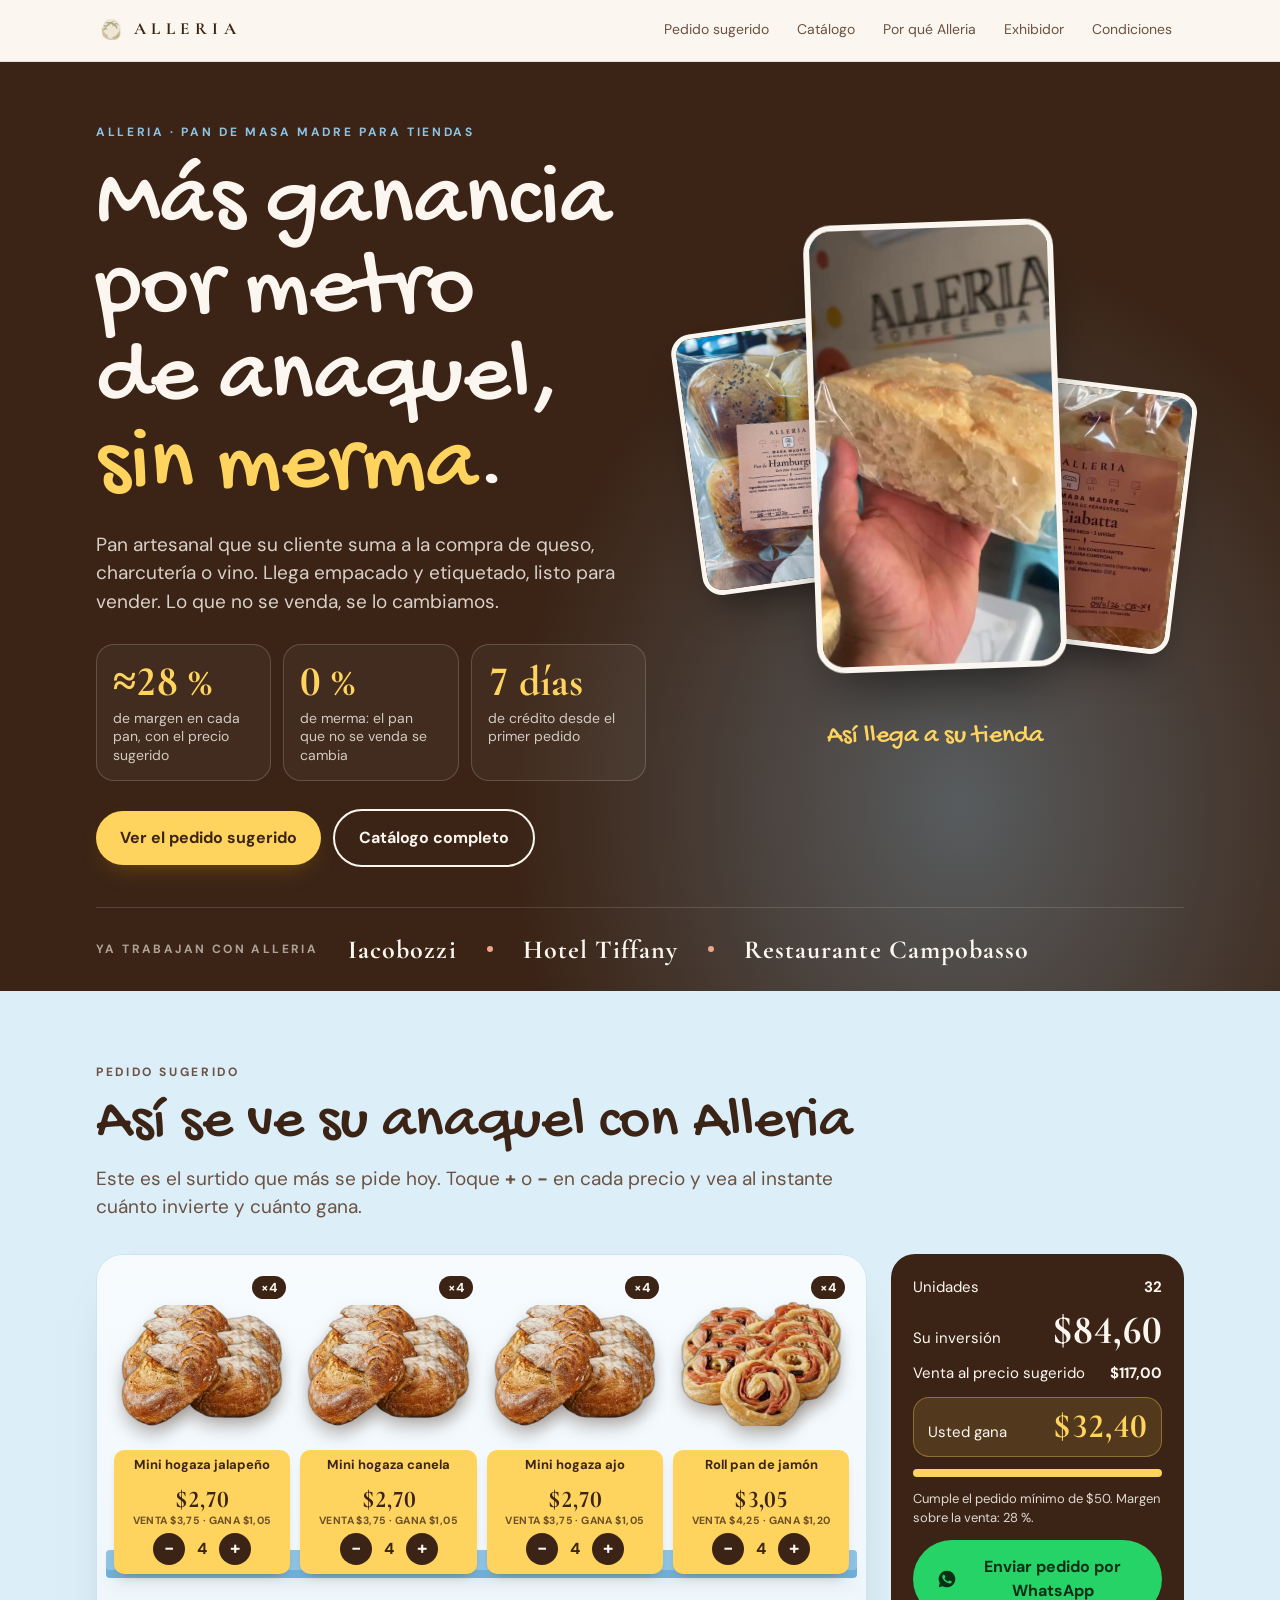
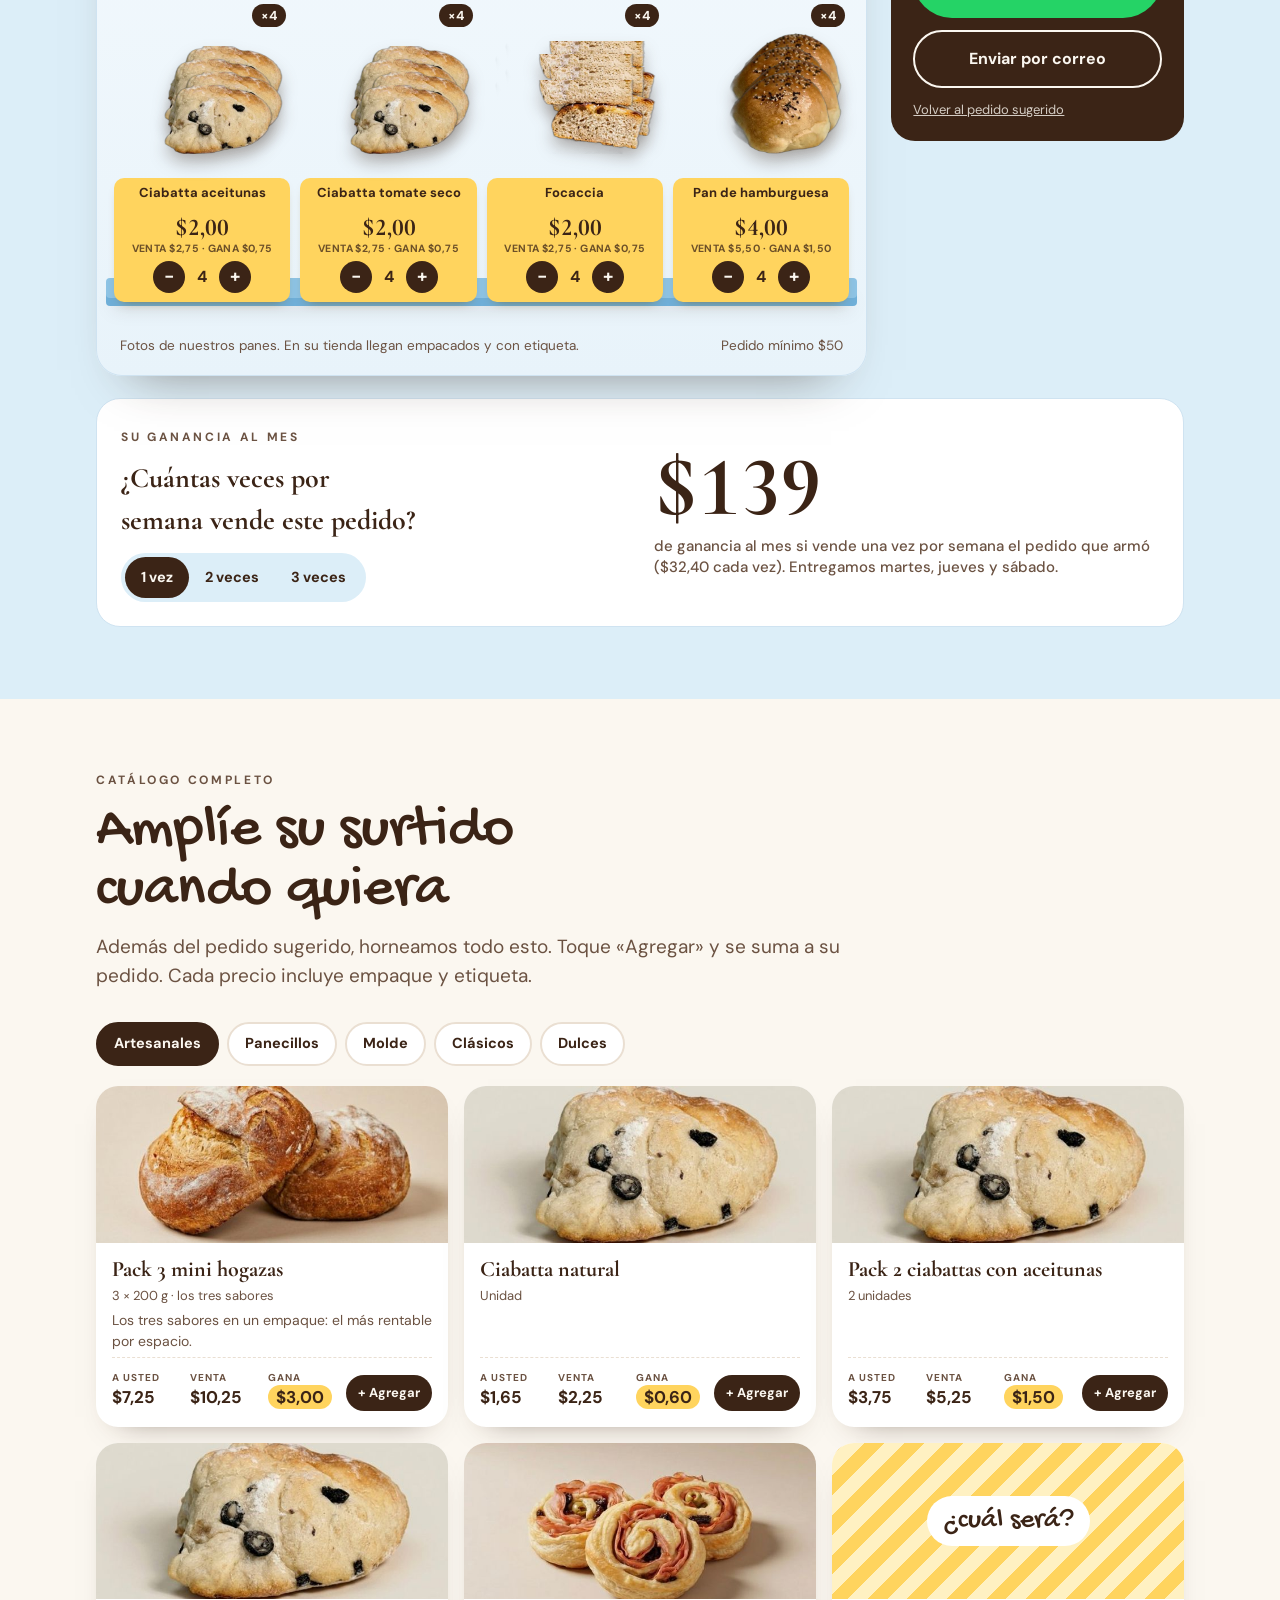
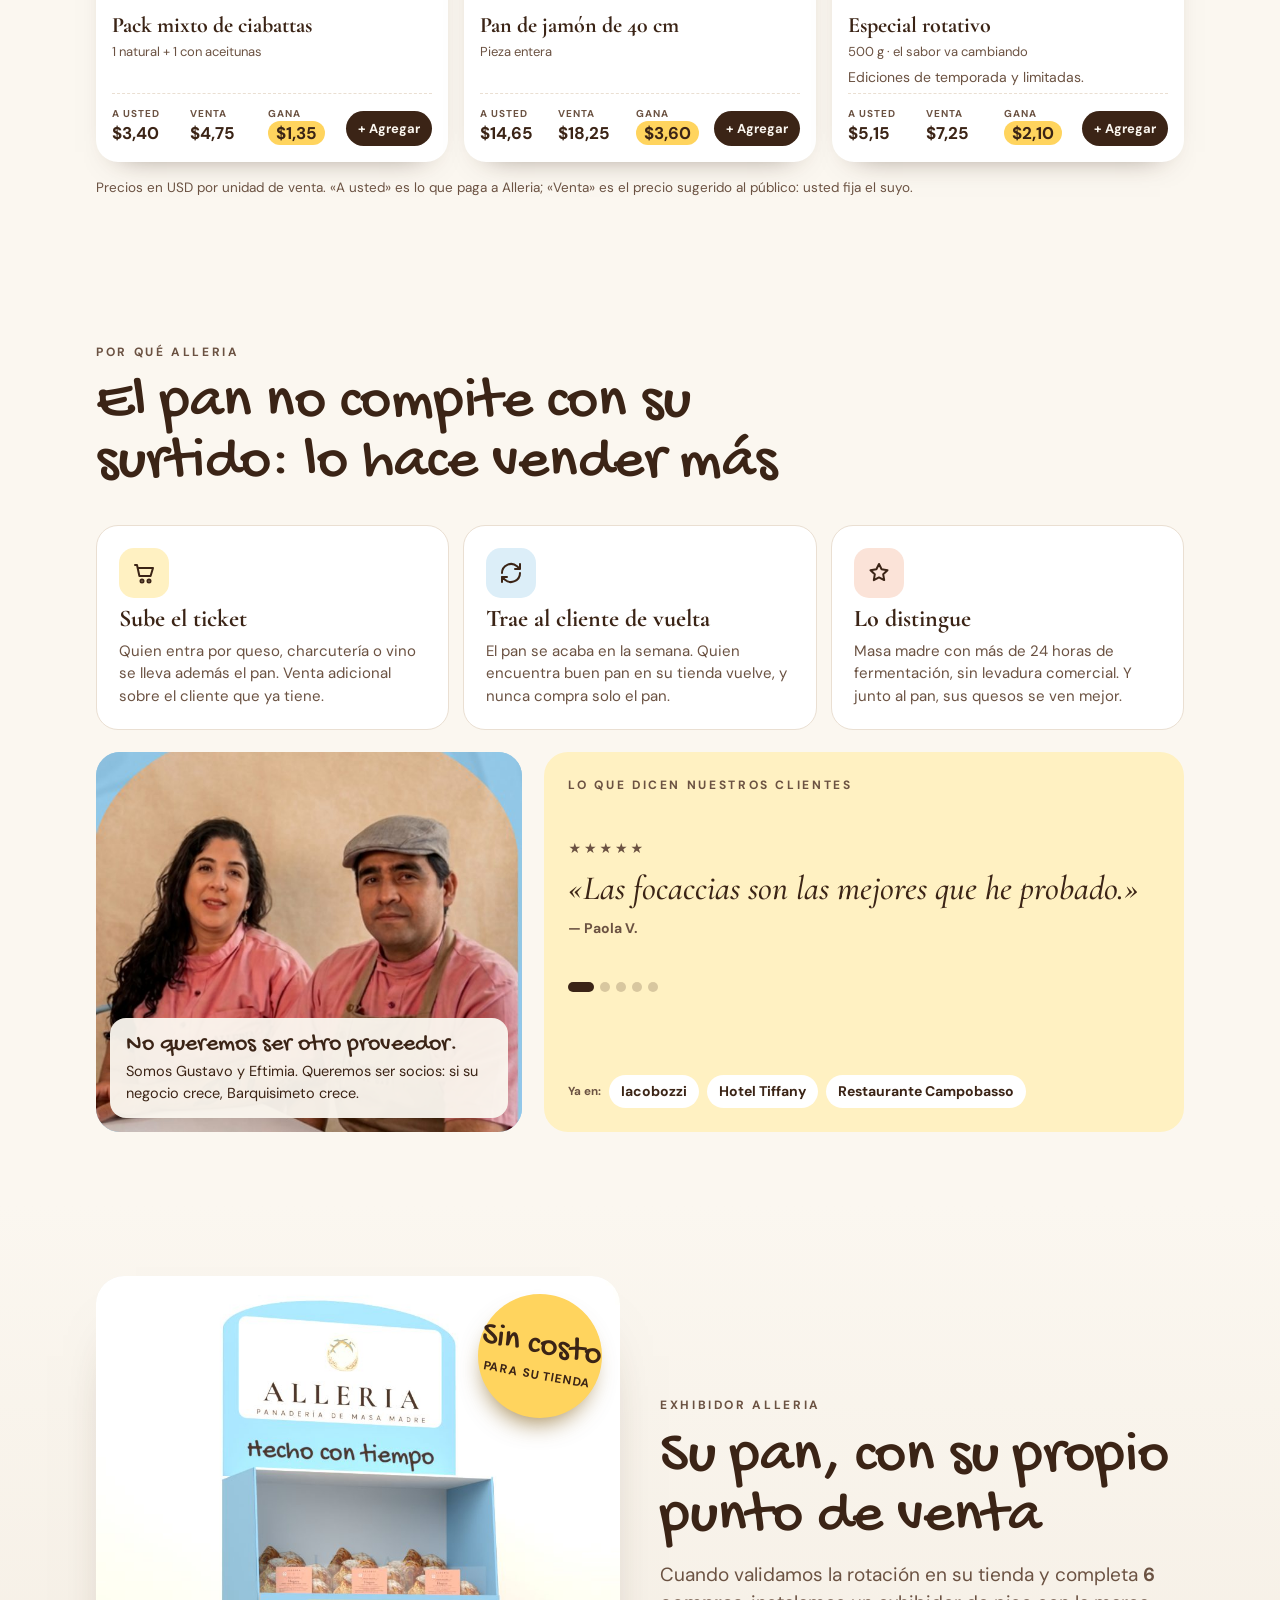
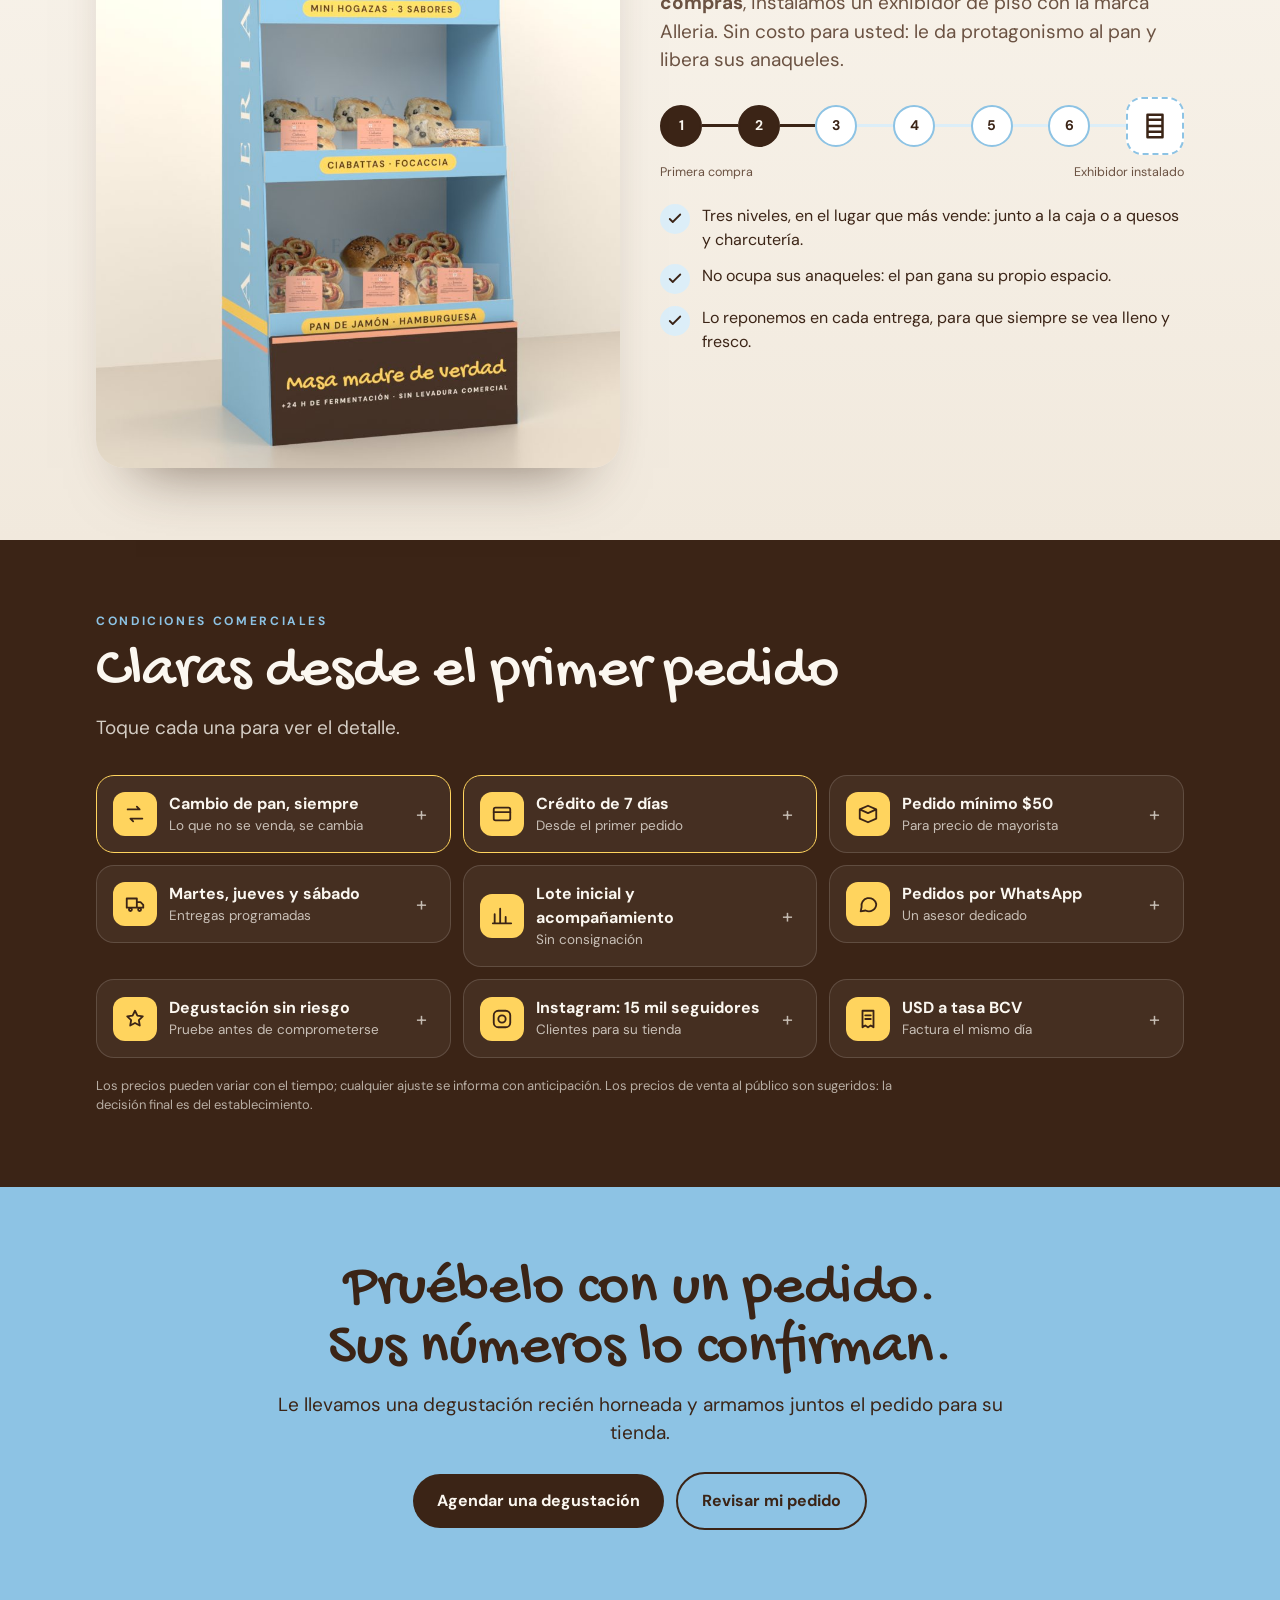
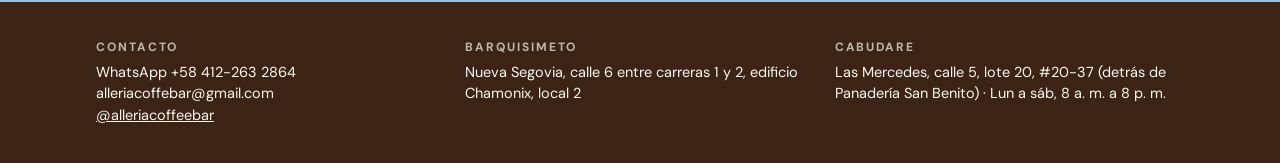
==== commit 67acdf4f: "Anaquel: página de venta interactiva, pedido sugerido real, catálogo completo y exhibidor renderizad" ====
--- a/anaquel.html
+++ b/anaquel.html
@@ -4,17 +4,17 @@
 <meta charset="UTF-8">
 <meta name="viewport" content="width=device-width,initial-scale=1,viewport-fit=cover">
 <title>Pan de masa madre para su anaquel · Alleria</title>
-<meta name="description" content="Más ganancia por metro de anaquel, sin merma: catálogo, precios, condiciones y pedido de pan de masa madre Alleria para tiendas.">
+<meta name="description" content="Más ganancia por metro de anaquel, sin merma: pedido sugerido, catálogo completo, exhibidor sin costo y condiciones de Alleria para tiendas.">
 <meta name="robots" content="noindex, follow">
 <meta property="og:type" content="website">
 <meta property="og:title" content="Más ganancia por metro de anaquel, sin merma · Alleria">
-<meta property="og:description" content="Pan de masa madre para su tienda: cerca de 30 % de margen, cambio del pan que no se venda y crédito de 7 días.">
+<meta property="og:description" content="Pan de masa madre para su tienda: cerca de 28 % de margen, cambio del pan que no se venda, crédito de 7 días y exhibidor sin costo.">
 <meta property="og:image" content="https://alleria-website.vercel.app/assets/anaquel/og.jpg">
 <meta property="og:image:width" content="1200">
 <meta property="og:image:height" content="630">
 <meta property="og:url" content="https://alleria-website.vercel.app/anaquel">
 <meta name="twitter:card" content="summary_large_image">
-<meta name="theme-color" content="#8DC3E4">
+<meta name="theme-color" content="#3B2416">
 <link rel="preload" href="/assets/anaquel/fonts/gochi-hand-latin-400-normal.woff2" as="font" type="font/woff2" crossorigin>
 <style>
 @font-face{font-family:"Gochi Hand";src:url(/assets/anaquel/fonts/gochi-hand-latin-400-normal.woff2) format("woff2");font-weight:400;font-display:swap}
@@ -26,42 +26,44 @@
 @font-face{font-family:"DM Sans";src:url(/assets/anaquel/fonts/dm-sans-latin-700-normal.woff2) format("woff2");font-weight:700;font-display:swap}
 </style>
 <style>
-/* Mundo Alleria (catálogo y etiqueta): celeste, amarillo de precio, coral de etiqueta, tinta café. Página comercial para dueños y encargados de compras: primero el negocio, después el pan. */
+/* Página de venta para dueños y encargados de compras. Mundo Alleria: celeste del catálogo, amarillo de precio, coral de etiqueta, tinta café. */
 :root{
-  --crema:#FBF7F0; --blanco:#FFFFFF; --cielo:#8DC3E4; --cielo2:#DCEEF8; --cielo3:#4E97C6;
+  --crema:#FBF7F0; --blanco:#FFFFFF; --cielo:#8DC3E4; --cielo2:#DCEEF8; --cielo3:#3F86B8;
   --sol:#FFD45E; --sol2:#FFF1C2; --coral:#F0A585; --coral2:#FBE3D8; --tinta:#3B2416; --tinta2:#6B5242; --linea:#EADFD2;
   --hand:"Gochi Hand","Comic Sans MS",cursive; --serif:"Cormorant Garamond",Georgia,serif; --sans:"DM Sans",system-ui,-apple-system,"Segoe UI",sans-serif;
   --ease:cubic-bezier(.2,.75,.2,1); color-scheme:light;
 }
 *{box-sizing:border-box}
 html{scroll-behavior:smooth;scroll-padding-top:64px}
-body{margin:0;background:var(--crema);color:var(--tinta);font-family:var(--sans);font-size:17px;line-height:1.5;-webkit-font-smoothing:antialiased;padding-bottom:env(safe-area-inset-bottom,0px)}
-body::before{content:"";position:fixed;inset:0 0 auto;height:env(safe-area-inset-top,0px);background:var(--crema);z-index:40}
-img,video,svg{max-width:100%;display:block}
-.wrap{max-width:1080px;margin:0 auto;padding-left:max(16px,env(safe-area-inset-left,0px));padding-right:max(16px,env(safe-area-inset-right,0px))}
-section{padding-block:64px}
+body{margin:0;background:var(--crema);color:var(--tinta);font-family:var(--sans);font-size:17px;line-height:1.5;-webkit-font-smoothing:antialiased}
+img,video{max-width:100%;display:block}
+.wrap{max-width:1120px;margin:0 auto;padding-left:max(16px,env(safe-area-inset-left,0px));padding-right:max(16px,env(safe-area-inset-right,0px))}
+section{padding-block:72px}
 h1,h2,h3{margin:0;text-wrap:balance}
-h2{font-family:var(--hand);font-weight:400;font-size:clamp(36px,5.6vw,56px);line-height:1}
-h3{font-family:var(--serif);font-weight:700;font-size:24px;line-height:1.1}
+h2{font-family:var(--hand);font-weight:400;font-size:clamp(38px,5.6vw,60px);line-height:1}
 p{margin:0}
 .kick{font-size:12px;letter-spacing:.22em;text-transform:uppercase;font-weight:700;color:var(--tinta2)}
-.lede{font-size:clamp(17px,2vw,19px);color:var(--tinta2);max-width:58ch}
-.head{display:flex;flex-direction:column;gap:10px;margin-bottom:28px;max-width:760px}
-.num,.money{font-variant-numeric:lining-nums tabular-nums}
+.lede{font-size:clamp(17px,2vw,19px);color:var(--tinta2);max-width:60ch}
+.head{display:flex;flex-direction:column;gap:12px;margin-bottom:32px;max-width:780px}
+.money,.num{font-variant-numeric:lining-nums tabular-nums}
 :focus-visible{outline:3px solid var(--cielo3);outline-offset:3px;border-radius:8px}
-.btn{all:unset;box-sizing:border-box;cursor:pointer;display:inline-flex;gap:10px;align-items:center;justify-content:center;padding:14px 22px;border-radius:999px;font-weight:700;font-size:15.5px;text-align:center;transition:transform .15s}
+.btn{all:unset;box-sizing:border-box;cursor:pointer;display:inline-flex;gap:10px;align-items:center;justify-content:center;padding:15px 24px;border-radius:999px;font-weight:700;font-size:16px;text-align:center;transition:transform .15s,box-shadow .2s}
 .btn:active{transform:scale(.98)}
 .btn:focus-visible{outline:3px solid var(--cielo3);outline-offset:3px}
 .btn.wa{background:#25D366;color:#0B2E17}
+.btn.sol{background:var(--sol);color:var(--tinta);box-shadow:0 10px 24px -12px rgba(160,110,0,.7)}
 .btn.dark{background:var(--tinta);color:var(--crema)}
-.btn.line{border:2px solid var(--tinta);color:var(--tinta)}
-.btn svg{width:20px;height:20px}
-.row{display:flex;gap:10px;flex-wrap:wrap;align-items:center}
+.btn.line{border:2px solid currentColor}
+.btn svg{width:20px;height:20px;flex:none}
+.row{display:flex;gap:12px;flex-wrap:wrap;align-items:center}
+.rv{opacity:0;transform:translateY(22px);transition:opacity .7s var(--ease),transform .7s var(--ease)}
+.rv.in{opacity:1;transform:none}
 
 /* barra */
-.bar{position:sticky;top:env(safe-area-inset-top,0px);z-index:30;background:var(--crema);border-bottom:1px solid var(--linea)}
-.bar .wrap{display:flex;align-items:center;gap:16px;height:56px}
-.logo{font-family:var(--serif);font-weight:700;letter-spacing:.32em;font-size:17px;flex:none}
+.bar{position:sticky;top:0;z-index:30;background:rgba(251,247,240,.94);backdrop-filter:blur(8px);-webkit-backdrop-filter:blur(8px);border-bottom:1px solid var(--linea)}
+.bar .wrap{display:flex;align-items:center;gap:16px;height:58px}
+.logo{display:flex;align-items:center;gap:8px;font-family:var(--serif);font-weight:700;letter-spacing:.32em;font-size:17px;flex:none}
+.logo img{width:30px;height:30px;object-fit:contain}
 .steps{display:flex;gap:4px;overflow-x:auto;scrollbar-width:none;flex:1;justify-content:flex-end;min-width:0}
 .steps::-webkit-scrollbar{display:none}
 .steps a{flex:none;text-decoration:none;font-size:14px;color:var(--tinta2);padding:7px 12px;border-radius:999px}
@@ -69,187 +71,248 @@
 .prog{height:3px}.prog i{display:block;height:100%;width:0;background:linear-gradient(90deg,var(--cielo),var(--sol),var(--coral))}
 
 /* portada */
-.hero{padding-block:40px 56px}
-.hgrid{display:grid;grid-template-columns:1.1fr .9fr;gap:36px;align-items:center}
+.hero{background:var(--tinta);color:var(--crema);padding-block:56px 0;overflow:hidden;position:relative}
+.hero::before{content:"";position:absolute;inset:auto -10% -40% 40%;height:120%;background:radial-gradient(closest-side,rgba(141,195,228,.35),transparent);pointer-events:none}
+.hgrid{display:grid;grid-template-columns:minmax(0,1.05fr) minmax(0,.95fr);gap:40px;align-items:center;position:relative}
 .hgrid>*{min-width:0}
-.hero h1{font-family:var(--hand);font-weight:400;font-size:clamp(46px,7.4vw,84px);line-height:.98;margin:14px 0 16px}
-.hero h1 mark{background:linear-gradient(transparent 60%,var(--sol) 60%);color:inherit;padding:0 .06em}
-.prom{display:grid;grid-template-columns:repeat(3,minmax(0,1fr));gap:10px;margin:22px 0}
-.prom div{background:var(--blanco);border:1px solid var(--linea);border-radius:16px;padding:14px;display:flex;flex-direction:column;gap:4px}
-.prom b{font-family:var(--serif);font-size:30px;line-height:1}
-.prom span{font-size:13.5px;color:var(--tinta2);line-height:1.3}
-.collage{position:relative;aspect-ratio:1/1;width:100%;max-width:470px;margin-inline:auto}
-.collage .bg{position:absolute;inset:4%;background:var(--cielo);border-radius:47% 53% 44% 56%/52% 42% 58% 48%}
-.collage figure{position:absolute;margin:0;background:var(--blanco);border-radius:16px;overflow:hidden;box-shadow:0 18px 34px -18px rgba(59,36,22,.55)}
-.collage figure img{width:100%;aspect-ratio:2.4/1;object-fit:cover}
-.collage figcaption{padding:8px 12px;font-size:13px;font-weight:700;display:flex;justify-content:space-between;gap:8px}
-.collage figcaption em{font-style:normal;background:var(--sol);padding:1px 8px;border-radius:999px}
-.collage .f1{left:2%;top:10%;width:62%;transform:rotate(-3deg)}
-.collage .f2{right:0;top:38%;width:58%;transform:rotate(3deg)}
-.collage .f3{left:8%;bottom:6%;width:56%;transform:rotate(-1.5deg)}
-@media (prefers-reduced-motion:no-preference){.collage .bg{animation:morph 9s ease-in-out infinite}@keyframes morph{50%{border-radius:55% 45% 52% 48%/45% 55% 45% 55%}}}
+.hero .kick{color:var(--cielo)}
+.hero h1{font-family:var(--hand);font-weight:400;font-size:clamp(48px,7.6vw,92px);line-height:.96;margin:16px 0 18px}
+.hero h1 mark{background:none;color:var(--sol)}
+.hero .lede{color:rgba(251,247,240,.82)}
+.prom{display:grid;grid-template-columns:repeat(3,minmax(0,1fr));gap:12px;margin:28px 0}
+.prom div{border:1px solid rgba(251,247,240,.18);border-radius:18px;padding:16px;display:flex;flex-direction:column;gap:6px;background:rgba(255,255,255,.04)}
+.prom b{font-family:var(--serif);font-size:42px;line-height:1;color:var(--sol)}
+.prom span{font-size:14px;color:rgba(251,247,240,.78);line-height:1.3}
+.hero .btn.line{color:var(--crema)}
+.stage{position:relative;height:560px}
+.stage .vid{position:absolute;left:50%;top:10px;width:250px;transform:translateX(-50%) rotate(-2deg);border-radius:28px;overflow:hidden;border:6px solid var(--crema);box-shadow:0 30px 60px -20px rgba(0,0,0,.6);z-index:2;aspect-ratio:464/832;background:#222}
+.stage .vid video{width:100%;height:100%;object-fit:cover}
+.stage .ph{position:absolute;width:200px;border-radius:20px;overflow:hidden;border:5px solid var(--crema);box-shadow:0 24px 40px -18px rgba(0,0,0,.6)}
+.stage .ph img{width:100%;aspect-ratio:3/4;object-fit:cover}
+.stage .p1{left:0;top:110px;transform:rotate(-8deg)}
+.stage .p2{right:0;top:170px;transform:rotate(7deg)}
+.stage .cap{position:absolute;left:0;right:0;bottom:16px;text-align:center;font-family:var(--hand);font-size:26px;color:var(--sol);z-index:3}
+.proof{position:relative;border-top:1px solid rgba(251,247,240,.14);margin-top:40px;padding-block:22px;display:flex;align-items:center;gap:14px 30px;flex-wrap:wrap}
+.proof small{font-size:12px;letter-spacing:.2em;text-transform:uppercase;color:rgba(251,247,240,.6);font-weight:700}
+.proof b{font-family:var(--serif);font-size:26px;font-weight:700;letter-spacing:.04em}
+.proof i{width:6px;height:6px;border-radius:50%;background:var(--coral);display:inline-block}
+
+/* anaquel interactivo */
+.shelfsec{background:var(--cielo2)}
+.shelfwrap{display:grid;grid-template-columns:minmax(0,1.45fr) minmax(0,.55fr);gap:24px;align-items:start}
+.shelfwrap>*{min-width:0}
+.rack{background:linear-gradient(180deg,#F7FBFE,#E8F3FA);border-radius:26px;padding:22px 18px 10px;box-shadow:0 30px 50px -36px rgba(59,36,22,.55),inset 0 0 0 1px #CFE3F1}
+.lvl{display:grid;grid-template-columns:repeat(4,minmax(0,1fr));gap:10px;position:relative;padding-bottom:20px;margin-bottom:34px}
+.lvl::after{content:"";position:absolute;left:-8px;right:-8px;bottom:0;height:20px;background:var(--cielo);border-radius:4px;box-shadow:0 8px 0 #6FAFD8,0 16px 18px -8px rgba(59,36,22,.35)}
+.slot{display:flex;flex-direction:column;align-items:center;position:relative;z-index:1}
+.pile{position:relative;height:150px;width:100%}
+.pile img{position:absolute;width:86%;max-height:104px;object-fit:contain;object-position:bottom;filter:drop-shadow(0 10px 8px rgba(59,36,22,.28));transition:transform .45s var(--ease),opacity .3s}
+.pile img.out{opacity:0;transform:translateY(-30px) scale(.9)}
+.pile .qb{position:absolute;top:0;right:4px;background:var(--tinta);color:var(--crema);font-weight:700;font-size:13px;border-radius:999px;padding:2px 9px;z-index:10}
+.tag{position:relative;z-index:3;background:var(--sol);border-radius:10px;padding:8px 8px 9px;width:100%;text-align:center;box-shadow:0 6px 12px -8px rgba(120,80,0,.8);transform:translateY(24px)}
+.tag b{display:block;font-size:13px;line-height:1.15;min-height:30px}
+.tag .pv{font-family:var(--serif);font-size:24px;font-weight:700;line-height:1}
+.tag .pv small{font-family:var(--sans);font-size:10.5px;font-weight:700;letter-spacing:.04em;display:block;opacity:.75;margin-top:2px}
+.mini-stp{display:flex;align-items:center;justify-content:center;gap:4px;margin-top:6px}
+.mini-stp button{all:unset;cursor:pointer;width:32px;height:32px;border-radius:50%;background:var(--tinta);color:var(--crema);display:grid;place-items:center;font-size:18px;font-weight:700}
+.mini-stp button:focus-visible{outline:3px solid var(--cielo3)}
+.mini-stp output{min-width:26px;font-weight:700;font-size:16px}
+.rack .foot{display:flex;justify-content:space-between;gap:10px;flex-wrap:wrap;font-size:13.5px;color:var(--tinta2);padding:4px 6px 10px}
+
+.sum{background:var(--tinta);color:var(--crema);border-radius:24px;padding:22px;display:flex;flex-direction:column;gap:12px;position:sticky;top:78px}
+.sum .r{display:flex;justify-content:space-between;align-items:baseline;gap:10px;font-size:15px}
+.sum .big b{font-family:var(--serif);font-size:40px;line-height:1}
+.sum .gain{background:rgba(255,212,94,.12);border:1px solid rgba(255,212,94,.35);border-radius:16px;padding:12px 14px}
+.sum .gain b{font-family:var(--serif);font-size:34px;color:var(--sol);line-height:1}
+.minbar{height:8px;border-radius:999px;background:rgba(255,255,255,.15);overflow:hidden}
+.minbar i{display:block;height:100%;background:var(--sol);transition:width .35s}
+.minmsg{font-size:13px;opacity:.85}
+.sum .btn{width:100%}
+.reset{all:unset;cursor:pointer;font-size:13px;text-decoration:underline;opacity:.8;align-self:flex-start}
+
+/* calculadora */
+.calc{margin-top:22px;background:var(--blanco);border-radius:24px;padding:24px;display:grid;grid-template-columns:minmax(0,1fr) minmax(0,1fr);gap:28px;align-items:center;border:1px solid #CFE3F1}
+.calc>*{min-width:0}
+.seg{display:inline-flex;background:var(--cielo2);border-radius:999px;padding:4px;margin-top:12px}
+.seg button{all:unset;cursor:pointer;padding:10px 16px;border-radius:999px;font-weight:700;font-size:14.5px}
+.seg button[aria-pressed="true"]{background:var(--tinta);color:var(--crema)}
+.seg button:focus-visible{outline:3px solid var(--cielo3)}
+.calc .out{font-family:var(--serif);font-weight:700;font-size:clamp(54px,8vw,84px);line-height:.95;color:var(--tinta)}
+.calc .out small{font-family:var(--sans);font-size:15px;font-weight:500;color:var(--tinta2);display:block;margin-top:8px;line-height:1.4}
 
 /* catálogo */
-.cat{background:var(--cielo2)}
-.grid6{display:grid;grid-template-columns:repeat(3,minmax(0,1fr));gap:16px}
-.pc{background:var(--blanco);border-radius:20px;overflow:hidden;display:flex;flex-direction:column;box-shadow:0 10px 24px -18px rgba(59,36,22,.6)}
-.pc .ph{position:relative;aspect-ratio:2.5/1;background:#EFE6DA}
-.pc .ph img{width:100%;height:100%;object-fit:cover}
-.pc .rol{position:absolute;left:12px;top:12px;background:var(--tinta);color:var(--crema);font-size:11px;font-weight:700;letter-spacing:.12em;text-transform:uppercase;padding:5px 10px;border-radius:999px}
-.pc .bd{padding:14px 16px 16px;display:flex;flex-direction:column;gap:6px;flex:1}
-.pc .nm{font-family:var(--serif);font-weight:700;font-size:23px;line-height:1.1}
-.pc .gm{font-size:13.5px;color:var(--tinta2)}
-.pc .ds{font-size:14px;color:var(--tinta2)}
-.prices{margin-top:auto;display:grid;grid-template-columns:repeat(3,minmax(0,1fr));gap:6px;padding-top:10px;border-top:1px dashed var(--linea)}
-.prices div{display:flex;flex-direction:column;gap:2px}
-.prices small{font-size:10.5px;letter-spacing:.1em;text-transform:uppercase;color:var(--tinta2);font-weight:700}
-.prices b{font-size:18px}
-.prices .g b{background:var(--sol);border-radius:999px;padding:1px 10px;align-self:flex-start}
+.chips{display:flex;gap:8px;flex-wrap:wrap;margin-bottom:20px}
+.chips button{all:unset;cursor:pointer;padding:9px 16px;border-radius:999px;border:2px solid var(--linea);font-weight:700;font-size:14.5px;background:var(--blanco)}
+.chips button[aria-pressed="true"]{background:var(--tinta);border-color:var(--tinta);color:var(--crema)}
+.chips button:focus-visible{outline:3px solid var(--cielo3)}
+.cgrid{display:grid;grid-template-columns:repeat(3,minmax(0,1fr));gap:16px}
+.card{background:var(--blanco);border-radius:22px;overflow:hidden;display:flex;flex-direction:column;box-shadow:0 14px 30px -24px rgba(59,36,22,.7);transition:transform .3s var(--ease)}
+.card:hover{transform:translateY(-3px)}
+.card .im{position:relative;aspect-ratio:2.25/1;background:#EFE6DA;overflow:hidden}
+.card .im img{width:100%;height:100%;object-fit:cover;transition:transform .6s var(--ease)}
+.card:hover .im img{transform:scale(1.05)}
+.card .badge{position:absolute;left:12px;top:12px;background:var(--sol);font-size:11px;font-weight:700;letter-spacing:.1em;text-transform:uppercase;padding:5px 10px;border-radius:999px}
+.card .bd{padding:14px 16px 16px;display:flex;flex-direction:column;gap:5px;flex:1}
+.card .nm{font-family:var(--serif);font-weight:700;font-size:22px;line-height:1.1}
+.card .gm{font-size:13px;color:var(--tinta2)}
+.card .ds{font-size:14px;color:var(--tinta2)}
+.prices{margin-top:auto;display:grid;grid-template-columns:repeat(3,minmax(0,1fr)) auto;gap:6px;align-items:end;padding-top:12px;border-top:1px dashed var(--linea)}
+.prices small{display:block;font-size:10px;letter-spacing:.1em;text-transform:uppercase;color:var(--tinta2);font-weight:700}
+.prices b{font-size:17px}
+.prices .g b{background:var(--sol);border-radius:999px;padding:1px 8px}
+.add{all:unset;cursor:pointer;display:inline-flex;align-items:center;gap:6px;border-radius:999px;background:var(--tinta);color:var(--crema);font-weight:700;font-size:13px;padding:8px 12px;white-space:nowrap}
+.add.has{background:var(--cielo3)}
+.add:focus-visible{outline:3px solid var(--cielo3)}
 .esp{display:grid;place-items:center;height:100%;background:repeating-linear-gradient(-45deg,var(--sol2) 0 14px,var(--sol) 14px 28px)}
 .esp i{font-family:var(--hand);font-style:normal;font-size:28px;background:var(--blanco);padding:4px 16px;border-radius:999px}
-.note{margin-top:16px;font-size:14px;color:var(--tinta2)}
-.more{margin-top:12px;display:flex;flex-wrap:wrap;gap:8px;align-items:center;font-size:14px}
-.more span{background:var(--blanco);padding:6px 12px;border-radius:999px;border:1px solid var(--linea)}
-
-/* por qué */
+.note{margin-top:16px;font-size:13.5px;color:var(--tinta2)}
+
+/* por qué + confianza */
 .why{display:grid;grid-template-columns:repeat(3,minmax(0,1fr));gap:14px}
-.wc{background:var(--blanco);border:1px solid var(--linea);border-radius:20px;padding:20px;display:flex;flex-direction:column;gap:8px}
-.wc .ic{width:48px;height:48px;border-radius:14px;display:grid;place-items:center}
+.wc{background:var(--blanco);border:1px solid var(--linea);border-radius:22px;padding:22px;display:flex;flex-direction:column;gap:8px}
+.wc .ic{width:50px;height:50px;border-radius:15px;display:grid;place-items:center}
 .wc .ic svg{width:24px;height:24px}
-.wc b{font-family:var(--serif);font-size:23px;line-height:1.1}
+.wc b{font-family:var(--serif);font-size:24px;line-height:1.1}
 .wc p{font-size:15px;color:var(--tinta2)}
-.metro{margin-top:16px;background:var(--tinta);color:var(--crema);border-radius:22px;padding:22px;display:grid;grid-template-columns:minmax(0,1.3fr) minmax(0,.7fr);gap:24px;align-items:center}
-.metro>*{min-width:0}
-.metro .k{font-size:12px;letter-spacing:.16em;text-transform:uppercase;opacity:.75;font-weight:700}
-.mrow{display:grid;grid-template-columns:150px 1fr auto;gap:12px;align-items:center;margin-top:12px;font-size:14.5px}
-.mshelf{display:flex;gap:3px;height:42px;align-items:flex-end;border-bottom:5px solid rgba(255,255,255,.35)}
-.mshelf i{flex:1;border-radius:20px 20px 4px 4px;height:80%}
-.mrow b{font-family:var(--serif);font-size:26px}
-.metro .big{font-family:var(--serif);font-size:56px;font-weight:700;line-height:1;color:var(--sol)}
-.metro p{font-size:13.5px;opacity:.8;margin-top:6px}
-.fact{margin-top:14px;font-size:14.5px;color:var(--tinta2);background:var(--blanco);border-left:4px solid var(--cielo);padding:12px 16px;border-radius:0 12px 12px 0}
-
-/* condiciones */
-.cond{background:var(--sol2)}
-.cgrid{display:grid;grid-template-columns:repeat(4,minmax(0,1fr));gap:12px}
-.cc{background:var(--blanco);border-radius:18px;padding:18px;display:flex;flex-direction:column;gap:6px;border:1px solid var(--linea)}
-.cc .v{font-family:var(--serif);font-size:30px;font-weight:700;line-height:1}
-.cc b{font-size:15px}
-.cc p{font-size:14px;color:var(--tinta2)}
-.cc.hi{background:var(--tinta);color:var(--crema);border-color:var(--tinta)}
-.cc.hi p{color:rgba(251,247,240,.8)}
-.cc.hi .v{color:var(--sol)}
-.legal{margin-top:16px;font-size:13.5px;color:var(--tinta2);max-width:90ch}
+.trust{margin-top:22px;display:grid;grid-template-columns:minmax(0,.8fr) minmax(0,1.2fr);gap:22px;align-items:stretch}
+.trust>*{min-width:0}
+.found{position:relative;border-radius:24px;overflow:hidden;background:var(--cielo);min-height:380px}
+.found img{width:100%;height:100%;object-fit:cover;object-position:center 30%;position:absolute;inset:0}
+.found .q{position:absolute;left:14px;right:14px;bottom:14px;background:rgba(251,247,240,.95);border-radius:16px;padding:14px 16px;font-size:14.5px}
+.found .q b{font-family:var(--hand);font-weight:400;font-size:24px;display:block;line-height:1.05;margin-bottom:4px}
+.quotes{background:var(--sol2);border-radius:24px;padding:24px;display:flex;flex-direction:column;gap:14px}
+.qwrap{position:relative;min-height:160px}
+.qt{position:absolute;inset:0;opacity:0;transition:opacity .6s;display:flex;flex-direction:column;justify-content:center;gap:10px}
+.qt.on{opacity:1}
+.qt p{font-family:var(--serif);font-style:italic;font-weight:500;font-size:clamp(26px,3.4vw,34px);line-height:1.15}
+.qt span{font-weight:700;font-size:14px;color:var(--tinta2)}
+.stars{color:#E6A700;letter-spacing:3px;font-size:18px}
+.dots{display:flex;gap:6px}
+.dots button{all:unset;cursor:pointer;width:10px;height:10px;border-radius:50%;background:rgba(59,36,22,.2);transition:width .3s}
+.dots button.on{background:var(--tinta);width:26px;border-radius:999px}
+.clients{display:flex;flex-wrap:wrap;gap:8px;align-items:center;font-size:14px;margin-top:auto}
+.clients span{background:var(--blanco);border-radius:999px;padding:6px 12px;font-weight:700}
 
 /* exhibidor */
-.exh{display:grid;grid-template-columns:minmax(0,.85fr) minmax(0,1.15fr);gap:36px;align-items:center}
+.exsec{background:linear-gradient(180deg,var(--crema),#F1E9DD)}
+.exh{display:grid;grid-template-columns:minmax(0,1fr) minmax(0,1fr);gap:40px;align-items:center}
 .exh>*{min-width:0}
-.disp{max-width:380px;margin-inline:auto;filter:drop-shadow(0 26px 30px rgba(59,36,22,.28))}
-.path{display:flex;align-items:center;gap:0;margin:20px 0 8px}
-.path .d{width:40px;height:40px;border-radius:50%;display:grid;place-items:center;font-weight:700;font-size:14px;background:var(--blanco);border:2px solid var(--cielo);flex:none}
-.path .d.v{background:var(--cielo2)}
-.path .ln{flex:1;height:3px;background:repeating-linear-gradient(90deg,var(--cielo) 0 8px,transparent 8px 14px);min-width:6px}
-.path .end{width:56px;height:56px;border-radius:16px;background:var(--sol);display:grid;place-items:center;flex:none}
+.render{position:relative;border-radius:28px;overflow:hidden;background:#EEE8E0;box-shadow:0 40px 60px -40px rgba(59,36,22,.6)}
+.render img{width:100%;aspect-ratio:880/1330;object-fit:cover;transform:scale(1.06);transition:transform 1.4s var(--ease)}
+.render.in img{transform:none}
+.free{position:absolute;right:18px;top:18px;width:124px;height:124px;border-radius:50%;background:var(--sol);display:grid;place-items:center;text-align:center;font-weight:700;line-height:1.05;box-shadow:0 14px 24px -10px rgba(120,80,0,.7);transform:rotate(10deg)}
+.free b{display:block;font-family:var(--hand);font-weight:400;font-size:34px}
+.free small{font-size:12px;letter-spacing:.08em;text-transform:uppercase}
+.path{display:flex;align-items:center;margin:22px 0 8px}
+.path .d{width:42px;height:42px;border-radius:50%;display:grid;place-items:center;font-weight:700;font-size:14px;background:var(--blanco);border:2px solid var(--cielo);flex:none;transition:background .3s,color .3s,border-color .3s}
+.path .d.on{background:var(--tinta);color:var(--crema);border-color:var(--tinta)}
+.path .ln{flex:1;height:3px;background:var(--cielo2);min-width:4px;position:relative;overflow:hidden}
+.path .ln i{position:absolute;inset:0;background:var(--tinta);transform:scaleX(0);transform-origin:left;transition:transform .3s}
+.path .ln.on i{transform:none}
+.path .end{width:58px;height:58px;border-radius:16px;background:var(--blanco);border:2px dashed var(--cielo);display:grid;place-items:center;flex:none;transition:all .4s}
+.path .end.on{background:var(--sol);border:2px solid var(--sol);transform:scale(1.08)}
 .path .end svg{width:30px;height:30px}
 .plab{display:flex;justify-content:space-between;font-size:12.5px;color:var(--tinta2)}
-.exl{list-style:none;padding:0;margin:18px 0 0;display:flex;flex-direction:column;gap:10px}
-.exl li{display:grid;grid-template-columns:26px 1fr;gap:10px;font-size:15.5px}
-.exl li span{width:26px;height:26px;border-radius:50%;background:var(--cielo2);display:grid;place-items:center;font-size:13px;font-weight:700}
-
-
-.dx{position:relative;width:100%;max-width:340px;margin:0 auto 18px;filter:drop-shadow(0 28px 26px rgba(59,36,22,.25))}
-.dx::after{content:"";position:absolute;left:8%;right:2%;bottom:-16px;height:18px;border-radius:50%;background:rgba(59,36,22,.18);filter:blur(6px);z-index:-1}
-.dx-body,.dx-base{position:relative}
-.dx-body::after,.dx-base::after{content:"";position:absolute;top:0;bottom:0;right:-22px;width:22px;background:linear-gradient(90deg,#5E9FCB,#4682AE);transform:skewY(30deg);transform-origin:left top}
-.dx-base::after{background:linear-gradient(90deg,#4682AE,#3C739B)}
-.dx-top{background:var(--cielo);border-radius:46% 46% 0 0/26px 26px 0 0;padding:26px 18px 14px;text-align:center;position:relative;z-index:1;box-shadow:inset 0 -6px 0 rgba(59,36,22,.08)}
-.dx-plate{background:var(--crema);border-radius:10px;padding:12px 8px 9px;display:flex;flex-direction:column;align-items:center;gap:3px}
-.dx-plate b{font-family:var(--serif);font-weight:700;font-size:clamp(28px,8vw,36px);letter-spacing:.3em;line-height:1;padding-left:.3em}
-.dx-plate small{font-size:10px;letter-spacing:.42em;font-weight:700;color:var(--tinta2);padding-left:.42em}
-.dx-hand{display:block;font-family:var(--hand);font-size:clamp(30px,8.4vw,38px);color:#fff;line-height:1.1;margin-top:8px;text-shadow:0 2px 0 rgba(59,36,22,.15)}
-.dx-body{background:linear-gradient(180deg,#F4FAFD,#E4F1F9);padding:12px 12px 0;display:flex;flex-direction:column;gap:12px;border-left:6px solid var(--cielo);border-right:6px solid var(--cielo)}
-.dx-sh{position:relative;background:linear-gradient(180deg,#D7EAF6,#EEF6FB);border-radius:8px 8px 0 0;padding:10px 8px 0;display:flex;gap:6px;box-shadow:inset 0 10px 14px -10px rgba(59,36,22,.35)}
-.dx-sh img{flex:1;min-width:0;height:96px;object-fit:cover;border-radius:10px 10px 2px 2px;box-shadow:0 6px 10px -6px rgba(59,36,22,.5)}
-.dx-sh.two img{height:96px}
-.dx-lip{position:absolute;left:-4px;right:-4px;bottom:-14px;height:20px;background:var(--cielo);border-radius:3px;display:grid;place-items:center;box-shadow:0 4px 0 #6FAFD8}
-.dx-lip em{font-style:normal;background:var(--sol);font-size:10.5px;font-weight:700;letter-spacing:.14em;text-transform:uppercase;padding:2px 12px;border-radius:999px}
-.dx-sh:last-child{margin-bottom:18px}
-.dx-base{background:var(--cielo);color:#fff;text-align:center;font-weight:700;font-size:11px;letter-spacing:.2em;text-transform:uppercase;padding:14px 8px;border-radius:0 0 6px 6px}
-
-/* pedido */
-.ped{background:var(--cielo2)}
-.pgrid{display:grid;grid-template-columns:minmax(0,1.3fr) minmax(0,.7fr);gap:22px;align-items:start}
-.pgrid>*{min-width:0}
-.lines{background:var(--blanco);border-radius:22px;padding:6px 18px;border:1px solid var(--linea)}
-.lnr{display:grid;grid-template-columns:52px minmax(0,1fr) auto auto;gap:12px;align-items:center;padding:11px 0;border-bottom:1px solid var(--linea)}
-.lnr:last-child{border-bottom:0}
-.lnr img,.lnr .ph{width:52px;height:52px;border-radius:12px;object-fit:cover}
-.lnr .ph{background:repeating-linear-gradient(-45deg,var(--sol2) 0 7px,var(--sol) 7px 14px)}
-.lnr b{font-family:var(--serif);font-size:19px;display:block;line-height:1.1}
-.lnr span{font-size:13px;color:var(--tinta2)}
-.stp{display:inline-flex;align-items:center;border:2px solid var(--linea);border-radius:999px;overflow:hidden;background:var(--blanco)}
-.stp button{all:unset;cursor:pointer;width:34px;height:34px;display:grid;place-items:center;font-size:20px;font-weight:700}
-.stp button:focus-visible{outline:3px solid var(--cielo3)}
-.stp output{min-width:26px;text-align:center;font-weight:700}
-.lnr .sub{font-weight:700;min-width:64px;text-align:right}
-.tot{background:var(--tinta);color:var(--crema);border-radius:22px;padding:22px;display:flex;flex-direction:column;gap:11px;position:sticky;top:76px}
-.tot .r{display:flex;justify-content:space-between;gap:12px;font-size:15px;align-items:baseline}
-.tot .r.big b{font-family:var(--serif);font-size:38px;line-height:1}
-.tot .r.gain b{color:var(--sol);font-family:var(--serif);font-size:30px}
-.minbar{height:10px;border-radius:999px;background:rgba(255,255,255,.15);overflow:hidden}
-.minbar i{display:block;height:100%;background:var(--sol);transition:width .35s}
-.minmsg{font-size:13.5px}
-.tot label{font-size:13px;opacity:.8}
-.tot input{font:inherit;font-size:16px;padding:11px 13px;border-radius:12px;border:0;width:100%;color:var(--tinta);background:var(--crema)}
-.tot .fn{font-size:12.5px;opacity:.75}
-.tot .btn{width:100%}
-.tot .btn.line{border-color:var(--crema);color:var(--crema)}
-.reset{all:unset;cursor:pointer;font-size:13px;text-decoration:underline;opacity:.8;align-self:flex-start}
+.exl{list-style:none;padding:0;margin:22px 0 0;display:flex;flex-direction:column;gap:12px}
+.exl li{display:grid;grid-template-columns:30px 1fr;gap:12px;font-size:16px}
+.exl li svg{width:30px;height:30px;padding:6px;border-radius:50%;background:var(--cielo2)}
+
+/* condiciones */
+.cond{background:var(--tinta);color:var(--crema)}
+.cond .kick{color:var(--cielo)}
+.cond .lede{color:rgba(251,247,240,.8)}
+.cg{display:grid;grid-template-columns:repeat(3,minmax(0,1fr));gap:12px;align-items:start}
+.cg details{background:rgba(255,255,255,.05);border:1px solid rgba(251,247,240,.15);border-radius:18px;transition:background .2s}
+.cg details[open]{background:rgba(255,255,255,.1)}
+.cg summary{list-style:none;cursor:pointer;display:grid;grid-template-columns:44px 1fr 18px;gap:12px;align-items:center;padding:16px}
+.cg summary::-webkit-details-marker{display:none}
+.cg summary .ic{width:44px;height:44px;border-radius:12px;background:var(--sol);color:var(--tinta);display:grid;place-items:center}
+.cg summary .ic svg{width:22px;height:22px}
+.cg summary b{display:block;font-size:16px}
+.cg summary small{display:block;font-size:13.5px;color:rgba(251,247,240,.72)}
+.cg summary .ch{transition:transform .25s;opacity:.7;font-size:20px}
+.cg details[open] .ch{transform:rotate(45deg)}
+.cg details p{padding:0 16px 16px 72px;font-size:14px;color:rgba(251,247,240,.82)}
+.cg details.hi{border-color:var(--sol)}
+.legal{margin-top:18px;font-size:13px;color:rgba(251,247,240,.65);max-width:90ch}
+
+/* cierre */
+.close{background:var(--cielo);text-align:center}
+.close h2{margin-bottom:12px}
+.close .lede{margin:0 auto 24px;color:var(--tinta)}
+.close .row{justify-content:center}
+.close .btn.line{color:var(--tinta)}
 
 footer{background:var(--tinta);color:var(--crema);padding-block:36px}
 footer .cols{display:grid;grid-template-columns:repeat(3,minmax(0,1fr));gap:20px;font-size:14.5px}
 footer b{display:block;font-size:12px;letter-spacing:.16em;text-transform:uppercase;opacity:.7;margin-bottom:6px}
 footer a{color:var(--crema)}
 
-@media (max-width:900px){
-  section{padding-block:48px}
-  .hgrid,.exh,.pgrid,.metro{grid-template-columns:minmax(0,1fr)}
-  .collage{max-width:380px}
-  .grid6{grid-template-columns:repeat(2,minmax(0,1fr))}
+/* barra fija móvil */
+.dock{position:fixed;left:10px;right:10px;bottom:calc(10px + env(safe-area-inset-bottom,0px));z-index:40;background:var(--tinta);color:var(--crema);border-radius:20px;padding:10px 10px 10px 16px;display:none;align-items:center;gap:12px;box-shadow:0 18px 40px -12px rgba(0,0,0,.55);transform:translateY(160%);transition:transform .35s var(--ease)}
+.dock.show{transform:none}
+.dock .t{flex:1;min-width:0;line-height:1.15}
+.dock .t b{font-family:var(--serif);font-size:24px;display:block}
+.dock .t small{font-size:12px;opacity:.75}
+.dock .btn{padding:12px 16px;font-size:14.5px}
+
+@media (max-width:980px){
+  .shelfwrap{grid-template-columns:minmax(0,1fr)}
+  .sum{position:static}
+  .cgrid{grid-template-columns:repeat(2,minmax(0,1fr))}
+  .cg{grid-template-columns:repeat(2,minmax(0,1fr))}
+}
+@media (max-width:860px){
+  section{padding-block:52px}
+  .hgrid,.exh,.trust,.calc{grid-template-columns:minmax(0,1fr)}
+  .stage{height:470px;max-width:440px;margin-inline:auto;width:100%}
+  .stage .vid{width:210px}
+  .stage .ph{width:160px}
   .why{grid-template-columns:minmax(0,1fr)}
-  .cgrid{grid-template-columns:repeat(2,minmax(0,1fr))}
-  .tot{position:static}
+  footer{padding-bottom:110px}
   footer .cols{grid-template-columns:minmax(0,1fr)}
-  .logo{display:none}
+  .logo span{display:none}
   .steps{justify-content:flex-start}
-  .dx{max-width:290px}
+  .dock{display:flex}
+  .render{max-width:460px;margin-inline:auto;width:100%}
 }
-@media (max-width:540px){
-  .grid6{grid-template-columns:minmax(0,1fr)}
+@media (max-width:560px){
   .prom{grid-template-columns:minmax(0,1fr)}
-  .collage{display:none}
-  .prom div{flex-direction:row;align-items:baseline;gap:12px}
-  .prom b{font-size:26px;min-width:76px}
-  .cgrid{grid-template-columns:minmax(0,1fr)}
-  .lnr{grid-template-columns:44px minmax(0,1fr) auto;row-gap:6px}
-  .lnr img,.lnr .ph{width:44px;height:44px}
-  .lnr .sub{grid-column:2/-1;text-align:left;min-width:0;font-size:14px}
-  .mrow{grid-template-columns:84px 1fr auto}
+  .prom div{flex-direction:row;align-items:center;gap:14px;padding:12px 14px}
+  .prom b{font-size:34px;min-width:92px}
+  .rack{padding:16px 12px 8px}
+  .lvl{grid-template-columns:repeat(2,minmax(0,1fr));row-gap:58px;padding-bottom:0;margin-bottom:58px}
+  .lvl::after{display:none}
+  .slot::before{content:"";position:absolute;left:-6px;right:-6px;top:118px;height:16px;background:var(--cielo);border-radius:3px;box-shadow:0 6px 0 #6FAFD8;z-index:0}
+  .pile{height:122px}
+  .pile img{max-height:86px}
+  .tag{transform:translateY(12px)}
+  .cgrid,.cg{grid-template-columns:minmax(0,1fr)}
+  .stage{height:420px}
+  .stage .vid{width:190px}
+  .stage .ph{width:132px}
+  .free{width:100px;height:100px}
+  .free b{font-size:28px}
+  .proof{gap:6px 14px}
+  .proof small{width:100%}
+  .proof b{font-size:20px}
+  .proof i{display:none}
+  .seg button{padding:9px 12px}
 }
-@media (prefers-reduced-motion:reduce){*{transition:none!important;animation:none!important}html{scroll-behavior:auto}}
+@media (prefers-reduced-motion:reduce){*{transition:none!important;animation:none!important}html{scroll-behavior:auto}.rv{opacity:1;transform:none}}
 </style>
 </head>
 <body>
 
 <nav class="bar" aria-label="Secciones">
   <div class="wrap">
-    <span class="logo">ALLERIA</span>
+    <span class="logo"><img src="/assets/anaquel/tag.webp" alt=""><span>ALLERIA</span></span>
     <div class="steps" id="steps">
-      <a href="#catalogo">Catálogo y precios</a>
-      <a href="#porque">Por qué le conviene</a>
+      <a href="#anaquel">Pedido sugerido</a>
+      <a href="#catalogo">Catálogo</a>
+      <a href="#confianza">Por qué Alleria</a>
+      <a href="#exhibidor">Exhibidor</a>
       <a href="#condiciones">Condiciones</a>
-      <a href="#exhibidor">Exhibidor</a>
-      <a href="#pedido">Su pedido</a>
     </div>
   </div>
   <div class="prog"><i id="prog"></i></div>
@@ -260,133 +323,132 @@
     <div>
       <span class="kick">Alleria · Pan de masa madre para tiendas</span>
       <h1>Más ganancia por metro de anaquel, <mark>sin merma</mark>.</h1>
-      <p class="lede">Pan artesanal de masa madre que su cliente suma a la compra de queso, charcutería o vino. Usted fija su precio; nosotros nos encargamos de que siempre haya pan fresco.</p>
+      <p class="lede">Pan artesanal que su cliente suma a la compra de queso, charcutería o vino. Llega empacado y etiquetado, listo para vender. Lo que no se venda, se lo cambiamos.</p>
       <div class="prom">
-        <div><b class="num">≈30 %</b><span>de margen en cada pan, con el precio sugerido</span></div>
-        <div><b class="num">0 %</b><span>de merma: el pan que no se venda se lo cambiamos</span></div>
-        <div><b class="num">7 días</b><span>de crédito desde el primer pedido</span></div>
+        <div><b class="num" data-count="28" data-pre="≈" data-suf=" %">≈28 %</b><span>de margen en cada pan, con el precio sugerido</span></div>
+        <div><b class="num">0 %</b><span>de merma: el pan que no se venda se cambia</span></div>
+        <div><b class="num" data-count="7" data-suf=" días">7 días</b><span>de crédito desde el primer pedido</span></div>
       </div>
-      <div class="row"><a class="btn dark" href="#catalogo">Ver catálogo y precios</a><a class="btn line" href="#pedido">Armar mi pedido</a></div>
-    </div>
-    <div class="collage" aria-hidden="true">
-      <div class="bg"></div>
-      <figure class="f1"><img src="/assets/anaquel/mini-hogazas.jpg" alt=""><figcaption>Pack 3 mini hogazas<em class="money">gana $3,00</em></figcaption></figure>
-      <figure class="f2"><img src="/assets/anaquel/ciabatta.jpg" alt=""><figcaption>Pack 2 ciabattas<em class="money">gana $1,50</em></figcaption></figure>
-      <figure class="f3"><img src="/assets/anaquel/sandwich-integral.jpg" alt=""><figcaption>Integral 7 semillas<em class="money">gana $2,25</em></figcaption></figure>
-    </div>
-  </div>
+      <div class="row"><a class="btn sol" href="#anaquel">Ver el pedido sugerido</a><a class="btn line" href="#catalogo">Catálogo completo</a></div>
+    </div>
+    <div class="stage" aria-hidden="true">
+      <div class="ph p1"><img src="/assets/anaquel/real-hamburguesa.jpg" alt=""></div>
+      <div class="vid"><video src="/assets/anaquel/real-focaccia.mp4" poster="/assets/anaquel/real-focaccia-poster.jpg" autoplay muted loop playsinline preload="metadata"></video></div>
+      <div class="ph p2"><img src="/assets/anaquel/real-ciabatta.jpg" alt=""></div>
+      <span class="cap">Así llega a su tienda</span>
+    </div>
+  </div>
+  <div class="wrap"><div class="proof"><small>Ya trabajan con Alleria</small><b>Iacobozzi</b><i></i><b>Hotel Tiffany</b><i></i><b>Restaurante Campobasso</b></div></div>
 </header>
 
-<section id="catalogo" class="cat">
+<section id="anaquel" class="shelfsec">
   <div class="wrap">
-    <div class="head">
-      <span class="kick">Catálogo y precios</span>
-      <h2>Seis panes que se venden solos en su anaquel</h2>
-      <p class="lede">Cada uno cumple una función distinta. Al lado de cada precio, lo que usted gana por unidad.</p>
-    </div>
-    <div class="grid6" id="grid6"></div>
-    <p class="note">Precios en USD por unidad de venta, con empaque y etiqueta incluidos. «Venta sugerida» le deja cerca del 30 %: usted fija su precio.</p>
-    <div class="more"><b>Bajo pedido:</b><span>Focaccia</span><span>Roll de pan de jamón</span><span>Pan de hamburguesa con chía · pack de 4</span><span>Pan campesino</span><span>Roles dulces</span><span>Panecillos</span></div>
+    <div class="head rv">
+      <span class="kick">Pedido sugerido</span>
+      <h2>Así se ve su anaquel con Alleria</h2>
+      <p class="lede">Este es el surtido que más se pide hoy. Toque <b>+</b> o <b>−</b> en cada precio y vea al instante cuánto invierte y cuánto gana.</p>
+    </div>
+    <div class="shelfwrap">
+      <div class="rack rv" id="rack"></div>
+      <aside class="sum" aria-live="polite">
+        <div class="r"><span>Unidades</span><b class="num" id="tU">0</b></div>
+        <div class="r big"><span>Su inversión</span><b class="money" id="tC">$0,00</b></div>
+        <div class="r"><span>Venta al precio sugerido</span><b class="money" id="tV">$0,00</b></div>
+        <div class="gain r"><span>Usted gana</span><b class="money" id="tG">$0,00</b></div>
+        <div class="minbar"><i id="tMin"></i></div>
+        <span class="minmsg" id="tMinMsg"></span>
+        <a class="btn wa" id="sendWa" target="_blank" rel="noopener"><svg viewBox="0 0 24 24" fill="currentColor" aria-hidden="true"><path d="M12 2a10 10 0 0 0-8.6 15.1L2 22l5-1.3A10 10 0 1 0 12 2zm5.3 14.1c-.2.6-1.3 1.2-1.8 1.2-.5.1-1 .2-3.3-.7-2.8-1.1-4.6-4-4.7-4.2-.1-.2-1.1-1.5-1.1-2.9s.7-2 1-2.3c.2-.3.5-.3.7-.3h.5c.2 0 .4 0 .6.5l.8 2c.1.2.1.4 0 .5l-.4.6-.4.4c-.1.1-.3.3-.1.6.2.3.8 1.3 1.7 2.1 1.2 1 2.1 1.4 2.4 1.5.3.1.5.1.6-.1l.9-1c.2-.3.4-.2.6-.1l1.9.9c.3.1.5.2.5.3.1.2.1.7-.1 1.4z"/></svg>Enviar pedido por WhatsApp</a>
+        <a class="btn line" id="sendMail">Enviar por correo</a>
+        <button class="reset" type="button" id="reset">Volver al pedido sugerido</button>
+      </aside>
+    </div>
+    <div class="calc rv">
+      <div>
+        <span class="kick">Su ganancia al mes</span>
+        <h3 style="font-family:var(--serif);font-size:28px;margin-top:8px">¿Cuántas veces por semana vende este pedido?</h3>
+        <div class="seg" role="group" aria-label="Reposiciones por semana">
+          <button type="button" data-r="1" aria-pressed="true">1 vez</button><button type="button" data-r="2" aria-pressed="false">2 veces</button><button type="button" data-r="3" aria-pressed="false">3 veces</button>
+        </div>
+      </div>
+      <div class="out money" id="mOut">$0<small id="mTxt"></small></div>
+    </div>
   </div>
 </section>
 
-<section id="porque">
+<section id="catalogo">
   <div class="wrap">
-    <div class="head">
-      <span class="kick">Por qué le conviene</span>
+    <div class="head rv">
+      <span class="kick">Catálogo completo</span>
+      <h2>Amplíe su surtido cuando quiera</h2>
+      <p class="lede">Además del pedido sugerido, horneamos todo esto. Toque «Agregar» y se suma a su pedido. Cada precio incluye empaque y etiqueta.</p>
+    </div>
+    <div class="chips" id="chips" role="group" aria-label="Categorías"></div>
+    <div class="cgrid" id="cgrid"></div>
+    <p class="note">Precios en USD por unidad de venta. «A usted» es lo que paga a Alleria; «Venta» es el precio sugerido al público: usted fija el suyo.</p>
+  </div>
+</section>
+
+<section id="confianza">
+  <div class="wrap">
+    <div class="head rv">
+      <span class="kick">Por qué Alleria</span>
       <h2>El pan no compite con su surtido: lo hace vender más</h2>
     </div>
     <div class="why">
-      <div class="wc"><span class="ic" style="background:var(--sol2)"><svg viewBox="0 0 24 24" fill="none" stroke="currentColor" stroke-width="2" stroke-linecap="round" stroke-linejoin="round"><path d="M3 4h2l2.4 11h11.2L21 7H7"/><circle cx="10" cy="20" r="1.5"/><circle cx="17" cy="20" r="1.5"/></svg></span><b>Sube el ticket</b><p>Quien entra por queso, charcutería o vino se lleva además el pan. Es venta adicional sobre el cliente que ya tiene.</p></div>
-      <div class="wc"><span class="ic" style="background:var(--cielo2)"><svg viewBox="0 0 24 24" fill="none" stroke="currentColor" stroke-width="2" stroke-linecap="round" stroke-linejoin="round"><path d="M3 12a9 9 0 0 1 15-6.7L21 8M21 3v5h-5M21 12a9 9 0 0 1-15 6.7L3 16M3 21v-5h5"/></svg></span><b>Trae al cliente de vuelta</b><p>El pan se acaba en la semana. Quien encuentra buen pan en su tienda tiene una razón para volver, y nunca compra solo el pan.</p></div>
-      <div class="wc"><span class="ic" style="background:var(--coral2)"><svg viewBox="0 0 24 24" fill="none" stroke="currentColor" stroke-width="2" stroke-linecap="round" stroke-linejoin="round"><path d="M12 3l2.6 5.3 5.9.9-4.3 4.1 1 5.8L12 16.4 6.8 19.1l1-5.8-4.3-4.1 5.9-.9z"/></svg></span><b>Lo distingue</b><p>Mini hogazas de tres sabores y ciabattas: en los ocho puntos que recorrimos no las tiene nadie. Y junto al pan artesanal, sus quesos se ven mejor.</p></div>
-    </div>
-    <div class="metro">
-      <div>
-        <span class="k">Un metro de anaquel, cada vez que se vende completo</span>
-        <div class="mrow"><span>Lo que hay hoy<br><small style="opacity:.7">4 hogazas de 800 g</small></span><div class="mshelf"><i style="background:#D9B98A"></i><i style="background:#D9B98A"></i><i style="background:#D9B98A"></i><i style="background:#D9B98A"></i></div><b class="money">$8,00</b></div>
-        <div class="mrow"><span>Con Alleria<br><small style="opacity:.7">4 packs de 3 mini hogazas</small></span><div class="mshelf"><i style="background:var(--coral)"></i><i style="background:var(--coral)"></i><i style="background:var(--coral)"></i><i style="background:var(--coral)"></i></div><b class="money" style="color:var(--sol)">$12,00</b></div>
+      <div class="wc rv"><span class="ic" style="background:var(--sol2)"><svg viewBox="0 0 24 24" fill="none" stroke="currentColor" stroke-width="2" stroke-linecap="round" stroke-linejoin="round"><path d="M3 4h2l2.4 11h11.2L21 7H7"/><circle cx="10" cy="20" r="1.5"/><circle cx="17" cy="20" r="1.5"/></svg></span><b>Sube el ticket</b><p>Quien entra por queso, charcutería o vino se lleva además el pan. Venta adicional sobre el cliente que ya tiene.</p></div>
+      <div class="wc rv"><span class="ic" style="background:var(--cielo2)"><svg viewBox="0 0 24 24" fill="none" stroke="currentColor" stroke-width="2" stroke-linecap="round" stroke-linejoin="round"><path d="M3 12a9 9 0 0 1 15-6.7L21 8M21 3v5h-5M21 12a9 9 0 0 1-15 6.7L3 16M3 21v-5h5"/></svg></span><b>Trae al cliente de vuelta</b><p>El pan se acaba en la semana. Quien encuentra buen pan en su tienda vuelve, y nunca compra solo el pan.</p></div>
+      <div class="wc rv"><span class="ic" style="background:var(--coral2)"><svg viewBox="0 0 24 24" fill="none" stroke="currentColor" stroke-width="2" stroke-linecap="round" stroke-linejoin="round"><path d="M12 3l2.6 5.3 5.9.9-4.3 4.1 1 5.8L12 16.4 6.8 19.1l1-5.8-4.3-4.1 5.9-.9z"/></svg></span><b>Lo distingue</b><p>Masa madre con más de 24 horas de fermentación, sin levadura comercial. Y junto al pan, sus quesos se ven mejor.</p></div>
+    </div>
+    <div class="trust">
+      <div class="found rv"><img src="/assets/anaquel/fundadores.jpg" alt="Gustavo y Eftimia, fundadores de Alleria" loading="lazy"><div class="q"><b>No queremos ser otro proveedor.</b>Somos Gustavo y Eftimia. Queremos ser socios: si su negocio crece, Barquisimeto crece.</div></div>
+      <div class="quotes rv">
+        <span class="kick">Lo que dicen nuestros clientes</span>
+        <div class="qwrap" id="qwrap"></div>
+        <div class="dots" id="dots"></div>
+        <div class="clients"><small style="font-weight:700;color:var(--tinta2)">Ya en:</small><span>Iacobozzi</span><span>Hotel Tiffany</span><span>Restaurante Campobasso</span></div>
       </div>
-      <div><span class="big num">+50 %</span><p>Ganancia del establecimiento por el mismo espacio, con los precios sugeridos. La rotación real de su tienda la medimos juntos con las primeras entregas.</p></div>
-    </div>
-    <p class="fact">Recorrimos ocho puntos de venta de Barquisimeto: la masa madre solo aparece en un formato de 800 g a $6,50, sin producto de entrada ni variedad. Ese es el espacio que le proponemos ocupar.</p>
+    </div>
+  </div>
+</section>
+
+<section id="exhibidor" class="exsec">
+  <div class="wrap exh">
+    <div class="render rv"><img src="/assets/anaquel/exhibidor.jpg" alt="Exhibidor de piso Alleria con tres niveles de pan de masa madre empacado" loading="lazy"><span class="free"><span><b>Sin costo</b><small>para su tienda</small></span></span></div>
+    <div class="rv">
+      <span class="kick">Exhibidor Alleria</span>
+      <h2 style="margin-top:10px">Su pan, con su propio punto de venta</h2>
+      <p class="lede" style="margin-top:14px">Cuando validamos la rotación en su tienda y completa <b>6 compras</b>, instalamos un exhibidor de piso con la marca Alleria. Sin costo para usted: le da protagonismo al pan y libera sus anaqueles.</p>
+      <div class="path" id="path" aria-label="Seis compras hasta el exhibidor">
+        <span class="d">1</span><span class="ln"><i></i></span><span class="d">2</span><span class="ln"><i></i></span><span class="d">3</span><span class="ln"><i></i></span><span class="d">4</span><span class="ln"><i></i></span><span class="d">5</span><span class="ln"><i></i></span><span class="d">6</span><span class="ln"><i></i></span>
+        <span class="end"><svg viewBox="0 0 24 24" fill="none" stroke="#3B2416" stroke-width="2" stroke-linejoin="round"><path d="M6 3h12v4H6zM6 7h12v14H6zM6 12h12M6 16.5h12"/></svg></span>
+      </div>
+      <div class="plab"><span>Primera compra</span><span>Exhibidor instalado</span></div>
+      <ul class="exl">
+        <li><svg viewBox="0 0 24 24" fill="none" stroke="#3B2416" stroke-width="2.4" stroke-linecap="round" stroke-linejoin="round"><path d="M5 12l4 4 10-10"/></svg>Tres niveles, en el lugar que más vende: junto a la caja o a quesos y charcutería.</li>
+        <li><svg viewBox="0 0 24 24" fill="none" stroke="#3B2416" stroke-width="2.4" stroke-linecap="round" stroke-linejoin="round"><path d="M5 12l4 4 10-10"/></svg>No ocupa sus anaqueles: el pan gana su propio espacio.</li>
+        <li><svg viewBox="0 0 24 24" fill="none" stroke="#3B2416" stroke-width="2.4" stroke-linecap="round" stroke-linejoin="round"><path d="M5 12l4 4 10-10"/></svg>Lo reponemos en cada entrega, para que siempre se vea lleno y fresco.</li>
+      </ul>
+    </div>
   </div>
 </section>
 
 <section id="condiciones" class="cond">
   <div class="wrap">
-    <div class="head">
+    <div class="head rv">
       <span class="kick">Condiciones comerciales</span>
       <h2>Claras desde el primer pedido</h2>
-    </div>
-    <div class="cgrid">
-      <div class="cc hi"><span class="v">Cambio</span><b>Lo que no se venda, se cambia</b><p>El pan que no se venda o llegue dañado se lo cambiamos siempre por pan fresco en la siguiente entrega.</p></div>
-      <div class="cc"><span class="v num">7 días</span><b>Crédito desde el primer pedido</b><p>El cupo arranca en $55 y sube a $110 cuando la tienda paga dos veces a tiempo. Con un atraso de más de 7 días, los pedidos pasan a contado hasta ponerse al día.</p></div>
-      <div class="cc"><span class="v num">$50</span><b>Pedido mínimo</b><p>Para acceder al precio de mayorista. Por debajo de ese monto lo atendemos a precio de tienda.</p></div>
-      <div class="cc"><span class="v">Mar · Jue · Sáb</span><b>Entregas frecuentes</b><p>Le llevamos poco y venimos seguido. Con pedidos menores ajustamos a una o dos entregas, para que el pan llegue recién horneado.</p></div>
-      <div class="cc"><span class="v">Según rotación</span><b>Sin consignación</b><p>Ajustamos las cantidades entrega por entrega: solo lo que su anaquel puede mover.</p></div>
-      <div class="cc"><span class="v num">3 y 5 días</span><b>Frescura real</b><p>Pan artesanal, 3 días. Pan de molde, 5 días. Sin conservantes, sin levadura comercial.</p></div>
-      <div class="cc"><span class="v num">15 mil</span><b>Clientes para su tienda</b><p>La etiquetamos en Instagram ante nuestros seguidores, le dejamos habladores para el anaquel y hacemos una degustación para arrancar.</p></div>
-      <div class="cc"><span class="v">USD · BCV</span><b>Pago y factura</b><p>Nota de entrega en USD, pagadera en bolívares a la tasa oficial del BCV del día del pago. Si necesita factura, se emite ese mismo día.</p></div>
-    </div>
+      <p class="lede">Toque cada una para ver el detalle.</p>
+    </div>
+    <div class="cg" id="cg"></div>
     <p class="legal">Los precios pueden variar con el tiempo; cualquier ajuste se informa con anticipación. Los precios de venta al público son sugeridos: la decisión final es del establecimiento.</p>
   </div>
 </section>
 
-<section id="exhibidor">
-  <div class="wrap exh">
-    <div class="dx" role="img" aria-label="Exhibidor de piso Alleria con tres niveles de pan de masa madre">
-      <div class="dx-top"><div class="dx-plate"><b>ALLERIA</b><small>COFFEE BAR</small></div><span class="dx-hand">Masa madre</span></div>
-      <div class="dx-body">
-        <div class="dx-sh"><img src="/assets/anaquel/mini-hogazas.jpg" alt=""><span class="dx-lip"><em>Mini hogazas</em></span></div>
-        <div class="dx-sh"><img src="/assets/anaquel/ciabatta.jpg" alt=""><span class="dx-lip"><em>Ciabattas</em></span></div>
-        <div class="dx-sh two"><img src="/assets/anaquel/sandwich-integral.jpg" alt=""><img src="/assets/anaquel/sandwich-blanco.jpg" alt=""><span class="dx-lip"><em>Pan de molde</em></span></div>
-      </div>
-      <div class="dx-base">Hecho con tiempo · sin aditivos</div>
-    </div>
-    <div>
-      <span class="kick">Exhibidor Alleria</span>
-      <h2 style="margin-top:10px">Cuando el pan rota, le llevamos un exhibidor propio</h2>
-      <p class="lede" style="margin-top:12px">Validada la rotación en su tienda y completadas 6 compras, instalamos un exhibidor de piso con la marca Alleria: más visibilidad para el pan, un punto de venta propio en su tienda y más ventas sin quitarle espacio a su anaquel.</p>
-      <div class="path" aria-label="Seis compras hasta el exhibidor">
-        <span class="d v">1</span><span class="ln"></span><span class="d">2</span><span class="ln"></span><span class="d">3</span><span class="ln"></span><span class="d">4</span><span class="ln"></span><span class="d">5</span><span class="ln"></span><span class="d">6</span><span class="ln"></span>
-        <span class="end"><svg viewBox="0 0 24 24" fill="none" stroke="#3B2416" stroke-width="2" stroke-linejoin="round"><path d="M6 3h12v4H6zM6 7h12v14H6zM6 12h12M6 16.5h12"/></svg></span>
-      </div>
-      <div class="plab"><span>Primera compra</span><span>Exhibidor Alleria</span></div>
-      <ul class="exl">
-        <li><span>1</span>Tres niveles: mini hogazas arriba, ciabattas al centro y pan de molde abajo.</li>
-        <li><span>2</span>Lo ubicamos con usted donde más se vende: cerca de la caja o junto a quesos y charcutería.</li>
-        <li><span>3</span>Lo reponemos en cada entrega, para que siempre se vea lleno y fresco.</li>
-      </ul>
-    </div>
-  </div>
-</section>
-
-<section id="pedido" class="ped">
-  <div class="wrap">
-    <div class="head">
-      <span class="kick">Su primer pedido</span>
-      <h2>Pruebe toda la categoría por $52,85</h2>
-      <p class="lede">Viene cargado con nuestra sugerencia. Ajuste las cantidades y envíenoslo; a crédito de 7 días.</p>
-    </div>
-    <div class="pgrid">
-      <div class="lines" id="lines"></div>
-      <aside class="tot" aria-live="polite">
-        <div class="r"><span>Unidades</span><b class="num" id="tU">0</b></div>
-        <div class="r big"><span>Total del pedido</span><b class="money" id="tC">$0,00</b></div>
-        <div class="r gain"><span>Si vende todo, gana</span><b class="money" id="tG">$0,00</b></div>
-        <div class="minbar"><i id="tMin"></i></div>
-        <span class="minmsg" id="tMinMsg"></span>
-        <label for="fTienda">Nombre de su tienda</label>
-        <input id="fTienda" type="text" autocomplete="organization" placeholder="Nombre de la tienda">
-        <label for="fNombre">Su nombre</label>
-        <input id="fNombre" type="text" autocomplete="name" placeholder="Nombre y apellido">
-        <a class="btn wa" id="sendWa" target="_blank" rel="noopener"><svg viewBox="0 0 24 24" fill="currentColor" aria-hidden="true"><path d="M12 2a10 10 0 0 0-8.6 15.1L2 22l5-1.3A10 10 0 1 0 12 2zm5.3 14.1c-.2.6-1.3 1.2-1.8 1.2-.5.1-1 .2-3.3-.7-2.8-1.1-4.6-4-4.7-4.2-.1-.2-1.1-1.5-1.1-2.9s.7-2 1-2.3c.2-.3.5-.3.7-.3h.5c.2 0 .4 0 .6.5l.8 2c.1.2.1.4 0 .5l-.4.6-.4.4c-.1.1-.3.3-.1.6.2.3.8 1.3 1.7 2.1 1.2 1 2.1 1.4 2.4 1.5.3.1.5.1.6-.1l.9-1c.2-.3.4-.2.6-.1l1.9.9c.3.1.5.2.5.3.1.2.1.7-.1 1.4z"/></svg>Enviar pedido por WhatsApp</a>
-        <a class="btn line" id="sendMail">Enviar por correo</a>
-        <a class="btn line" id="ctaDeg" target="_blank" rel="noopener">Prefiero una degustación primero</a>
-        <button class="reset" type="button" id="reset">Volver a la sugerencia</button>
-      </aside>
-    </div>
+<section class="close">
+  <div class="wrap rv">
+    <h2>Pruébelo con un pedido. Sus números lo confirman.</h2>
+    <p class="lede">Le llevamos una degustación recién horneada y armamos juntos el pedido para su tienda.</p>
+    <div class="row"><a class="btn dark" id="ctaDeg" target="_blank" rel="noopener">Agendar una degustación</a><a class="btn line" href="#anaquel">Revisar mi pedido</a></div>
   </div>
 </section>
 
@@ -398,54 +460,142 @@
   </div>
 </footer>
 
+<div class="dock" id="dock"><div class="t"><b class="money" id="dT">$0,00</b><small id="dS">0 unidades · gana $0,00</small></div><a class="btn wa" id="dWa" target="_blank" rel="noopener">Enviar pedido</a></div>
+
 <script>
 (function(){
 const WA="584122632864",MAIL="alleriacoffebar@gmail.com";
 const wa=t=>"https://wa.me/"+WA+"?text="+encodeURIComponent(t);
 const f2=n=>"$"+n.toFixed(2).replace(".",",");
-const IMG=n=>"/assets/anaquel/"+n+".jpg";
+const IMG=n=>"/assets/anaquel/cat/"+n+".jpg", CUT=n=>"/assets/anaquel/cut/"+n+".webp";
+/* Precios: catálogo Alleria y nota de entrega NE-000027. Pesos: etiquetas. */
 const P=[
- {id:"pack3",rol:"El más rentable",nm:"Pack 3 mini hogazas",gm:"3 × 200 g",img:"mini-hogazas",c:7.25,v:10.25,ds:"Jalapeño, tocineta y gouda de búfala · canela, nuez y pasas · ajo, mantequilla y orégano. Tres sabores en un empaque.",s:2},
- {id:"mini",rol:"Para probar",nm:"Mini hogaza",gm:"200 g · un sabor",img:"mini-hogazas",c:2.70,v:3.75,ds:"La puerta de entrada a la masa madre por menos de $4.",s:2},
- {id:"ciab",rol:"Lo que falta",nm:"Pack 2 ciabattas",gm:"2 × 200 g",img:"ciabatta",c:3.75,v:5.25,ds:"De aceitunas negras o de tomate seco. Corteza crujiente, miga abierta.",s:2},
- {id:"int",rol:"El más pedido",nm:"Sándwich integral 7 semillas",gm:"1 kg · 8 a 9 sándwiches",img:"sandwich-integral",c:5.50,v:7.75,ds:"Un kilo frente a los 800 g de la competencia.",s:2},
- {id:"bla",rol:"El mejor precio",nm:"Sándwich blanco",gm:"1 kg · 8 a 9 sándwiches",img:"sandwich-blanco",c:4.65,v:6.75,ds:"Un kilo por $0,25 más que la hogaza de 800 g.",s:2},
- {id:"esp",rol:"Novedad",nm:"Especial rotativo",gm:"500 g · cambia de sabor",img:null,c:5.15,v:7.25,ds:"Sabores de temporada y ediciones limitadas, para la zona de caja.",s:1}
+ {id:"mh-jal",cat:"Artesanales",nm:"Mini hogaza jalapeño",gm:"200 g · jalapeño, tocineta y gouda de búfala",img:"mini",cut:"mini",c:2.70,v:3.75,s:4},
+ {id:"mh-can",cat:"Artesanales",nm:"Mini hogaza canela",gm:"200 g · canela, nuez y pasas",img:"mini",cut:"mini",c:2.70,v:3.75,s:4},
+ {id:"mh-ajo",cat:"Artesanales",nm:"Mini hogaza ajo",gm:"200 g · mantequilla, ajo y orégano",img:"mini",cut:"mini",c:2.70,v:3.75,s:4},
+ {id:"jam",cat:"Artesanales",nm:"Roll pan de jamón",gm:"200 g · jamón, tocineta, pasas y aceitunas",img:"panjamon",cut:"panjamon",c:3.05,v:4.25,s:4},
+ {id:"cb-ace",cat:"Artesanales",nm:"Ciabatta aceitunas",gm:"200 g · aceitunas negras",img:"ciabatta",cut:"ciabatta",c:2.00,v:2.75,s:4},
+ {id:"cb-tom",cat:"Artesanales",nm:"Ciabatta tomate seco",gm:"200 g · tomate seco",img:"ciabatta",cut:"ciabatta",c:2.00,v:2.75,s:4},
+ {id:"foc",cat:"Artesanales",nm:"Focaccia",gm:"16 × 13 cm · aceite de oliva",img:"focaccia",cut:"focaccia",c:2.00,v:2.75,s:4},
+ {id:"ham",cat:"Panecillos",nm:"Pan de hamburguesa",gm:"Pack de 4 · con chía · 320 g",img:"hamburguesa",cut:"hamburguesa",c:4.00,v:5.50,s:4},
+ {id:"mh-pack",cat:"Artesanales",nm:"Pack 3 mini hogazas",gm:"3 × 200 g · los tres sabores",img:"mini",c:7.25,v:10.25,s:0,ds:"Los tres sabores en un empaque: el más rentable por espacio."},
+ {id:"cb-nat",cat:"Artesanales",nm:"Ciabatta natural",gm:"Unidad",img:"ciabatta",c:1.65,v:2.25,s:0},
+ {id:"cb-p2",cat:"Artesanales",nm:"Pack 2 ciabattas con aceitunas",gm:"2 unidades",img:"ciabatta",c:3.75,v:5.25,s:0},
+ {id:"cb-mix",cat:"Artesanales",nm:"Pack mixto de ciabattas",gm:"1 natural + 1 con aceitunas",img:"ciabatta",c:3.40,v:4.75,s:0},
+ {id:"jam40",cat:"Artesanales",nm:"Pan de jamón de 40 cm",gm:"Pieza entera",img:"panjamon",c:14.65,v:18.25,s:0},
+ {id:"esp",cat:"Artesanales",nm:"Especial rotativo",gm:"500 g · el sabor va cambiando",img:null,c:5.15,v:7.25,s:0,ds:"Ediciones de temporada y limitadas."},
+ {id:"perro",cat:"Panecillos",nm:"Pan de perro caliente",gm:"Bolsa de 6",img:"perro",c:4.45,v:6.25,s:0,ds:"Aguanta salsas y no se desarma."},
+ {id:"pinita",cat:"Panecillos",nm:"Piñita",gm:"Bolsa de 6",img:"pinita",c:3.20,v:4.45,s:0,ds:"Mini pan suave para desayunos y meriendas."},
+ {id:"deli",cat:"Panecillos",nm:"Pan deli",gm:"Bolsa de 6",img:"deli",c:3.20,v:4.45,s:0,ds:"Liviano y versátil, para sándwiches ligeros."},
+ {id:"sb",cat:"Molde",nm:"Sándwich blanco",gm:"1 kg · 8 a 9 sándwiches · 5 días",img:"sand-blanco",c:4.65,v:6.75,s:0},
+ {id:"si",cat:"Molde",nm:"Sándwich integral 7 semillas",gm:"1 kg · 8 a 9 sándwiches · 5 días",img:"sand-int",c:5.50,v:7.75,s:0},
+ {id:"sbp",cat:"Molde",nm:"Sándwich blanco pequeño",gm:"6 a 7 sándwiches · 5 días",img:"sand-blanco-p",c:4.10,v:5.75,s:0},
+ {id:"sip",cat:"Molde",nm:"Sándwich integral pequeño",gm:"6 a 7 sándwiches · 5 días",img:"sand-int-p",c:4.80,v:6.75,s:0},
+ {id:"camp",cat:"Clásicos",nm:"Pan campesino",gm:"Unidad",img:"campesino",c:1.65,v:2.25,s:0,ds:"Corteza gruesa, para sopas y tablas de queso."},
+ {id:"campi",cat:"Clásicos",nm:"Pan campesino integral",gm:"Unidad",img:"campesino-int",c:2.00,v:2.75,s:0},
+ {id:"cani",cat:"Clásicos",nm:"Pan canilla",gm:"Unidad",img:"canilla",c:1.30,v:1.75,s:0,ds:"El rey de los pepitos: aguanta peso sin colapsar."},
+ {id:"cro",cat:"Clásicos",nm:"Croissant",gm:"Unidad",img:"croissant",c:1.65,v:2.25,s:0},
+ {id:"rcan",cat:"Dulces",nm:"Rol de canela",gm:"Unidad",img:"rol-canela",c:2.95,v:4.05,s:0},
+ {id:"rcho",cat:"Dulces",nm:"Rol de chocolate",gm:"Unidad",img:"rol-choco",c:3.05,v:4.25,s:0},
+ {id:"rman",cat:"Dulces",nm:"Rol de manzana",gm:"Unidad · con crumble",img:"rol-manzana",c:3.05,v:4.25,s:0},
+ {id:"gol",cat:"Dulces",nm:"Golfeado",gm:"Unidad",img:"golfeado",c:3.05,v:4.25,s:0}
 ];
 P.forEach(p=>p.g=+(p.v-p.c).toFixed(2));
-const grid=document.getElementById("grid6");
-P.forEach(p=>{const a=document.createElement("article");a.className="pc";
-  a.innerHTML=`<div class="ph">${p.img?`<img src="${IMG(p.img)}" alt="${p.nm}" loading="lazy">`:`<div class="esp"><i>¿cuál será?</i></div>`}<span class="rol">${p.rol}</span></div>
-  <div class="bd"><span class="nm">${p.nm}</span><span class="gm">${p.gm}</span><span class="ds">${p.ds}</span>
-  <div class="prices"><div><small>A usted</small><b class="money">${f2(p.c)}</b></div><div><small>Venta sug.</small><b class="money">${f2(p.v)}</b></div><div class="g"><small>Usted gana</small><b class="money">${f2(p.g)}</b></div></div></div>`;
-  grid.appendChild(a)});
-
+const BY=Object.fromEntries(P.map(p=>[p.id,p]));
 const Q={};const load=()=>P.forEach(p=>Q[p.id]=p.s);load();
-try{const s=JSON.parse(localStorage.getItem("alleria_pedido2")||"null");if(s)P.forEach(p=>{if(Number.isInteger(s[p.id])&&s[p.id]>=0&&s[p.id]<100)Q[p.id]=s[p.id]})}catch(e){}
-const lines=document.getElementById("lines");
-P.forEach(p=>{const d=document.createElement("div");d.className="lnr";
-  d.innerHTML=`${p.img?`<img src="${IMG(p.img)}" alt="" loading="lazy">`:`<span class="ph"></span>`}<div><b>${p.nm}</b><span>${p.gm.split(" · ")[0]} · ${f2(p.c)} c/u</span></div>
-  <span class="stp"><button type="button" aria-label="Quitar uno de ${p.nm}" data-m="${p.id}">−</button><output id="q-${p.id}"></output><button type="button" aria-label="Agregar uno de ${p.nm}" data-p="${p.id}">+</button></span><span class="sub money" id="s-${p.id}"></span>`;
-  lines.appendChild(d)});
-lines.addEventListener("click",e=>{const b=e.target.closest("button");if(!b)return;const id=b.dataset.m||b.dataset.p;Q[id]=Math.max(0,Math.min(99,Q[id]+(b.dataset.p?1:-1)));calc()});
-const fT=document.getElementById("fTienda"),fN=document.getElementById("fNombre");
-try{fT.value=localStorage.getItem("alleria_tienda")||"";fN.value=localStorage.getItem("alleria_nombre")||""}catch(e){}
-function msg(){const ls=P.filter(p=>Q[p.id]>0).map(p=>`• ${Q[p.id]} × ${p.nm} (${p.gm.split(" · ")[0]}) = ${f2(Q[p.id]*p.c)}`);const t=P.reduce((a,p)=>a+Q[p.id]*p.c,0);
-  return `Hola Alleria. Quiero hacer un pedido para mi anaquel.\nTienda: ${fT.value.trim()||"(por indicar)"}\nNombre: ${fN.value.trim()||"(por indicar)"}\n\n${ls.join("\n")}\n\nTotal: ${f2(t)} (a crédito de 7 días)\n¿Cuándo pueden entregarlo?`}
-function calc(){let u=0,c=0,g=0;P.forEach(p=>{const q=Q[p.id];u+=q;c+=q*p.c;g+=q*p.g;document.getElementById("q-"+p.id).textContent=q;document.getElementById("s-"+p.id).textContent=f2(q*p.c)});
-  document.getElementById("tU").textContent=u;document.getElementById("tC").textContent=f2(c);document.getElementById("tG").textContent=f2(g);
-  document.getElementById("tMin").style.width=Math.min(100,c/50*100)+"%";
-  document.getElementById("tMinMsg").textContent=c>=50?(c<=55?"Cumple el mínimo de $50 y entra en su cupo de crédito inicial de $55.":"Cumple el mínimo de $50. Su cupo de crédito inicial es de $55: el resto, de contado."):"Le faltan "+f2(50-c)+" para el pedido mínimo de $50.";
-  const t=msg();document.getElementById("sendWa").href=wa(t);
-  document.getElementById("sendMail").href="mailto:"+MAIL+"?subject="+encodeURIComponent("Pedido de anaquel · "+(fT.value.trim()||"Nueva tienda"))+"&body="+encodeURIComponent(t);
-  try{localStorage.setItem("alleria_pedido2",JSON.stringify(Q))}catch(e){}}
-[fT,fN].forEach(i=>i.addEventListener("input",()=>{try{localStorage.setItem("alleria_tienda",fT.value);localStorage.setItem("alleria_nombre",fN.value)}catch(e){}calc()}));
-document.getElementById("reset").addEventListener("click",()=>{load();calc()});calc();
-document.getElementById("ctaDeg").href=wa("Hola Alleria. Vi la propuesta para anaquel y me gustaría agendar una degustación en mi tienda.");
-const links=[...document.querySelectorAll("#steps a")],secs=links.map(a=>document.querySelector(a.getAttribute("href"))),prog=document.getElementById("prog");
+try{const s=JSON.parse(localStorage.getItem("alleria_pedido3")||"null");if(s)P.forEach(p=>{if(Number.isInteger(s[p.id])&&s[p.id]>=0&&s[p.id]<100)Q[p.id]=s[p.id]})}catch(e){}
+const $=id=>document.getElementById(id);
+
+/* anaquel */
+const rack=$("rack");
+[["mh-jal","mh-can","mh-ajo","jam"],["cb-ace","cb-tom","foc","ham"]].forEach(ids=>{const l=document.createElement("div");l.className="lvl";
+  ids.forEach(id=>{const p=BY[id];const s=document.createElement("div");s.className="slot";
+    s.innerHTML=`<div class="pile" id="pile-${id}"><span class="qb"></span></div><div class="tag"><b>${p.nm}</b><span class="pv money">${f2(p.c)}<small>VENTA ${f2(p.v)} · GANA ${f2(p.g)}</small></span>
+    <div class="mini-stp"><button type="button" data-m="${id}" aria-label="Quitar uno de ${p.nm}">−</button><output id="sq-${id}"></output><button type="button" data-p="${id}" aria-label="Agregar uno de ${p.nm}">+</button></div></div>`;
+    l.appendChild(s)});rack.appendChild(l)});
+const foot=document.createElement("div");foot.className="foot";foot.innerHTML=`<span>Fotos de nuestros panes. En su tienda llegan empacados y con etiqueta.</span><span>Pedido mínimo $50</span>`;rack.appendChild(foot);
+function drawPile(id){const el=$("pile-"+id);if(!el)return;const p=BY[id],q=Q[id],n=Math.min(q,4);
+  const ims=[...el.querySelectorAll("img")];
+  if(ims.length<n){for(let i=ims.length;i<n;i++){const im=document.createElement("img");im.src=CUT(p.cut);im.alt="";im.className="out";
+      im.style.bottom=(i*13)+"px";im.style.left=(i%2?10:4)+"%";im.style.zIndex=10-i;el.appendChild(im);requestAnimationFrame(()=>requestAnimationFrame(()=>im.classList.remove("out")))}}
+  else ims.slice(n).forEach(im=>im.remove());
+  const qb=el.querySelector(".qb");qb.textContent="×"+q;qb.style.display=q?"":"none"}
+
+/* catálogo */
+const cats=["Artesanales","Panecillos","Molde","Clásicos","Dulces"];let curCat="Artesanales";
+const chips=$("chips"),cgrid=$("cgrid");
+cats.forEach(c=>{const b=document.createElement("button");b.type="button";b.textContent=c;b.setAttribute("aria-pressed",String(c===curCat));b.onclick=()=>{curCat=c;[...chips.children].forEach(x=>x.setAttribute("aria-pressed",String(x===b)));renderCat()};chips.appendChild(b)});
+function renderCat(){cgrid.innerHTML="";P.filter(p=>!p.s&&p.cat===curCat).forEach(p=>{const a=document.createElement("article");a.className="card";
+  a.innerHTML=`<div class="im">${p.img?`<img src="${IMG(p.img)}" alt="${p.nm}" loading="lazy">`:`<div class="esp"><i>¿cuál será?</i></div>`}</div>
+  <div class="bd"><span class="nm">${p.nm}</span><span class="gm">${p.gm}</span>${p.ds?`<span class="ds">${p.ds}</span>`:""}
+  <div class="prices"><div><small>A usted</small><b class="money">${f2(p.c)}</b></div><div><small>Venta</small><b class="money">${f2(p.v)}</b></div><div class="g"><small>Gana</small><b class="money">${f2(p.g)}</b></div>
+  <button class="add" type="button" data-add="${p.id}"></button></div></div>`;cgrid.appendChild(a)});paintAdds()}
+function paintAdds(){cgrid.querySelectorAll("[data-add]").forEach(b=>{const q=Q[b.dataset.add];b.classList.toggle("has",q>0);b.textContent=q>0?("✓ "+q+" · +1"):"+ Agregar";b.setAttribute("aria-label",(q>0?"En su pedido: "+q+". Agregar otro de ":"Agregar ")+BY[b.dataset.add].nm)})}
+cgrid.addEventListener("click",e=>{const b=e.target.closest("[data-add]");if(!b)return;Q[b.dataset.add]=Math.min(99,Q[b.dataset.add]+1);calc()});
+renderCat();
+
+/* totales y envío */
+let reps=1;
+function totals(){let u=0,c=0,v=0,g=0;P.forEach(p=>{const q=Q[p.id];u+=q;c+=q*p.c;v+=q*p.v;g+=q*p.g});return{u,c,v,g}}
+function msg(){const ls=P.filter(p=>Q[p.id]>0).map(p=>`• ${Q[p.id]} × ${p.nm} (${p.gm.split(" · ")[0]}) = ${f2(Q[p.id]*p.c)}`);const t=totals();
+  return `Hola Alleria. Quiero hacer un pedido para mi tienda.\nTienda: \nNombre: \n\n${ls.join("\n")}\n\nTotal: ${f2(t.c)}\n¿Cuándo pueden entregarlo?`}
+function calc(){const t=totals();
+  P.forEach(p=>{const o=$("sq-"+p.id);if(o)o.textContent=Q[p.id];drawPile(p.id)});
+  $("tU").textContent=t.u;$("tC").textContent=f2(t.c);$("tV").textContent=f2(t.v);$("tG").textContent=f2(t.g);
+  $("tMin").style.width=Math.min(100,t.c/50*100)+"%";
+  $("tMinMsg").textContent=t.c>=50?"Cumple el pedido mínimo de $50. Margen sobre la venta: "+(t.v?Math.round(t.g/t.v*100):0)+" %.":"Le faltan "+f2(50-t.c)+" para el pedido mínimo de $50.";
+  const m=msg();$("sendWa").href=wa(m);$("dWa").href=wa(m);
+  $("sendMail").href="mailto:"+MAIL+"?subject="+encodeURIComponent("Pedido de anaquel")+"&body="+encodeURIComponent(m);
+  $("dT").textContent=f2(t.c);$("dS").textContent=t.u+" unidades · gana "+f2(t.g);
+  $("mOut").firstChild.nodeValue="$"+Math.round(t.g*reps*4.3).toLocaleString("es-VE");
+  $("mTxt").textContent="de ganancia al mes si vende "+(reps===1?"una vez":reps+" veces")+" por semana el pedido que armó ("+f2(t.g)+" cada vez). Entregamos martes, jueves y sábado.";
+  paintAdds();try{localStorage.setItem("alleria_pedido3",JSON.stringify(Q))}catch(e){}}
+rack.addEventListener("click",e=>{const b=e.target.closest("button");if(!b)return;const id=b.dataset.m||b.dataset.p;Q[id]=Math.max(0,Math.min(99,Q[id]+(b.dataset.p?1:-1)));calc()});
+$("reset").addEventListener("click",()=>{load();calc()});
+document.querySelectorAll(".seg button").forEach(b=>b.addEventListener("click",()=>{reps=+b.dataset.r;document.querySelectorAll(".seg button").forEach(x=>x.setAttribute("aria-pressed",String(x===b)));calc()}));
+calc();
+$("ctaDeg").href=wa("Hola Alleria. Vi la propuesta para anaquel y me gustaría agendar una degustación en mi tienda.");
+
+/* testimonios del catálogo Alleria */
+const T=[["Las focaccias son las mejores que he probado.","Paola V."],["¡Quiero ciabatta con aceitunas todos los días!","Pedro C."],["El pan integral de masa madre es una deliciosa sorpresa.","Ángela L."],["Saludables, deliciosos y a buen precio. La mejor combinación.","Duglas G."],["El siciliano es mi favorito.","Jorge A."]];
+const qw=$("qwrap"),dots=$("dots");let qi=0,qtm;
+T.forEach((t,i)=>{const d=document.createElement("div");d.className="qt"+(i?"":" on");d.innerHTML=`<span class="stars" aria-label="5 estrellas">★★★★★</span><p>«${t[0]}»</p><span>— ${t[1]}</span>`;qw.appendChild(d);
+  const b=document.createElement("button");b.type="button";b.setAttribute("aria-label","Testimonio "+(i+1));if(!i)b.className="on";b.onclick=()=>{show(i);clearInterval(qtm)};dots.appendChild(b)});
+function show(i){qi=i;[...qw.children].forEach((x,j)=>x.classList.toggle("on",j===i));[...dots.children].forEach((x,j)=>x.classList.toggle("on",j===i))}
+if(!matchMedia("(prefers-reduced-motion: reduce)").matches)qtm=setInterval(()=>show((qi+1)%T.length),4500);
+
+/* condiciones */
+const ICS={swap:'<path d="M4 7h13l-3-3M20 17H7l3 3"/>',card:'<rect x="3" y="5" width="18" height="14" rx="2"/><path d="M3 10h18"/>',box:'<path d="M3 7l9-4 9 4-9 4-9-4zM3 7v10l9 4 9-4V7"/>',truck:'<path d="M3 6h11v10H3zM14 10h4l3 3v3h-7"/><circle cx="7" cy="18" r="1.6"/><circle cx="17" cy="18" r="1.6"/>',chart:'<path d="M4 20V10M10 20V4M16 20v-7M22 20H2"/>',chat:'<path d="M21 12a8 8 0 0 1-11.7 7.1L4 20l1-4.6A8 8 0 1 1 21 12z"/>',star:'<path d="M12 3l2.6 5.3 5.9.9-4.3 4.1 1 5.8L12 16.4 6.8 19.1l1-5.8-4.3-4.1 5.9-.9z"/>',cam:'<rect x="3" y="3" width="18" height="18" rx="5"/><circle cx="12" cy="12" r="4"/>',bill:'<path d="M6 3h12v18l-3-2-3 2-3-2-3 2zM9 8h6M9 12h6"/>'};
+const C=[
+ ["swap","Cambio de pan, siempre","Lo que no se venda, se cambia","El pan que no se venda o llegue dañado se lo cambiamos por pan fresco en la siguiente entrega. Confiamos en lo que hacemos.",1],
+ ["card","Crédito de 7 días","Desde el primer pedido","El cupo arranca en $55 y sube a $110 cuando la tienda paga dos veces a tiempo. Con un atraso de más de 7 días, los pedidos pasan a contado hasta ponerse al día.",1],
+ ["box","Pedido mínimo $50","Para precio de mayorista","Por debajo de ese monto lo atendemos a precio de tienda."],
+ ["truck","Martes, jueves y sábado","Entregas programadas","Le llevamos poco y venimos seguido, para que su anaquel siempre tenga pan reciente. Con pedidos menores ajustamos a una o dos entregas."],
+ ["chart","Lote inicial y acompañamiento","Sin consignación","Le decimos cuánto pedir de cada pan para que rote sin sobrantes y ajustamos entrega por entrega según sus ventas."],
+ ["chat","Pedidos por WhatsApp","Un asesor dedicado","Directo, sin intermediarios. Un contacto que lo ayuda con el producto y el maridaje."],
+ ["star","Degustación sin riesgo","Pruebe antes de comprometerse","Llevamos pan recién horneado a su tienda para que usted y su equipo lo prueben antes de ampliar su oferta."],
+ ["cam","Instagram: 15 mil seguidores","Clientes para su tienda","La promocionamos al menos una vez por semana etiquetando su tienda, y le dejamos habladores para el anaquel."],
+ ["bill","USD a tasa BCV","Factura el mismo día","Nota de entrega en USD, pagadera en bolívares a la tasa oficial del BCV del día del pago. Si necesita factura, se emite ese mismo día."]
+];
+const cg=$("cg");C.forEach(c=>{const d=document.createElement("details");if(c[4])d.className="hi";
+  d.innerHTML=`<summary><span class="ic"><svg viewBox="0 0 24 24" fill="none" stroke="currentColor" stroke-width="2" stroke-linecap="round" stroke-linejoin="round">${ICS[c[0]]}</svg></span><span><b>${c[1]}</b><small>${c[2]}</small></span><span class="ch" aria-hidden="true">+</span></summary><p>${c[3]}</p>`;cg.appendChild(d)});
+
+/* animaciones */
+const io=new IntersectionObserver(es=>es.forEach(e=>{if(e.isIntersecting){e.target.classList.add("in");io.unobserve(e.target)}}),{threshold:.12});
+document.querySelectorAll(".rv").forEach(el=>io.observe(el));
+const path=$("path");let pathDone=false;
+function runPath(){if(pathDone)return;pathDone=true;const ds=[...path.querySelectorAll(".d")],ls=[...path.querySelectorAll(".ln")],end=path.querySelector(".end");
+  ds.forEach((d,i)=>setTimeout(()=>{d.classList.add("on");ls[i].classList.add("on");if(i===ds.length-1)setTimeout(()=>end.classList.add("on"),300)},250+i*280))}
+new IntersectionObserver((es,o)=>es.forEach(e=>{if(e.isIntersecting){runPath();o.disconnect()}}),{threshold:.6}).observe(path);
+if(!matchMedia("(prefers-reduced-motion: reduce)").matches)document.querySelectorAll("[data-count]").forEach(el=>{const to=+el.dataset.count,pre=el.dataset.pre||"",suf=el.dataset.suf||"";let t0=null;
+  const st=ts=>{t0=t0||ts;const k=Math.min(1,(ts-t0)/1100);el.textContent=pre+Math.round(to*(1-Math.pow(1-k,3)))+suf;if(k<1)requestAnimationFrame(st)};el.textContent=pre+"0"+suf;setTimeout(()=>requestAnimationFrame(st),350)});
+
+/* navegación, progreso y barra móvil */
+const links=[...document.querySelectorAll("#steps a")],secs=links.map(a=>document.querySelector(a.getAttribute("href"))),prog=$("prog"),dock=$("dock"),sum=document.querySelector(".sum");
 function onScroll(){const h=document.documentElement;prog.style.width=Math.min(100,h.scrollTop/((h.scrollHeight-h.clientHeight)||1)*100)+"%";
   let k=-1;secs.forEach((s,j)=>{if(s.getBoundingClientRect().top<innerHeight*.4)k=j});
-  links.forEach((a,j)=>{const on=j===k;if(on&&!a.classList.contains("on")){const st=document.getElementById("steps");st.scrollTo({left:a.offsetLeft-st.clientWidth/2+a.clientWidth/2,behavior:"smooth"})}a.classList.toggle("on",on)})}
+  links.forEach((a,j)=>{const on=j===k;if(on&&!a.classList.contains("on")){const st=$("steps");st.scrollTo({left:a.offsetLeft-st.clientWidth/2+a.clientWidth/2,behavior:"smooth"})}a.classList.toggle("on",on)});
+  const r=sum.getBoundingClientRect();dock.classList.toggle("show",h.scrollTop>innerHeight*.8&&!(r.top<innerHeight&&r.bottom>0))}
 addEventListener("scroll",onScroll,{passive:true});onScroll();
 })();
 </script>
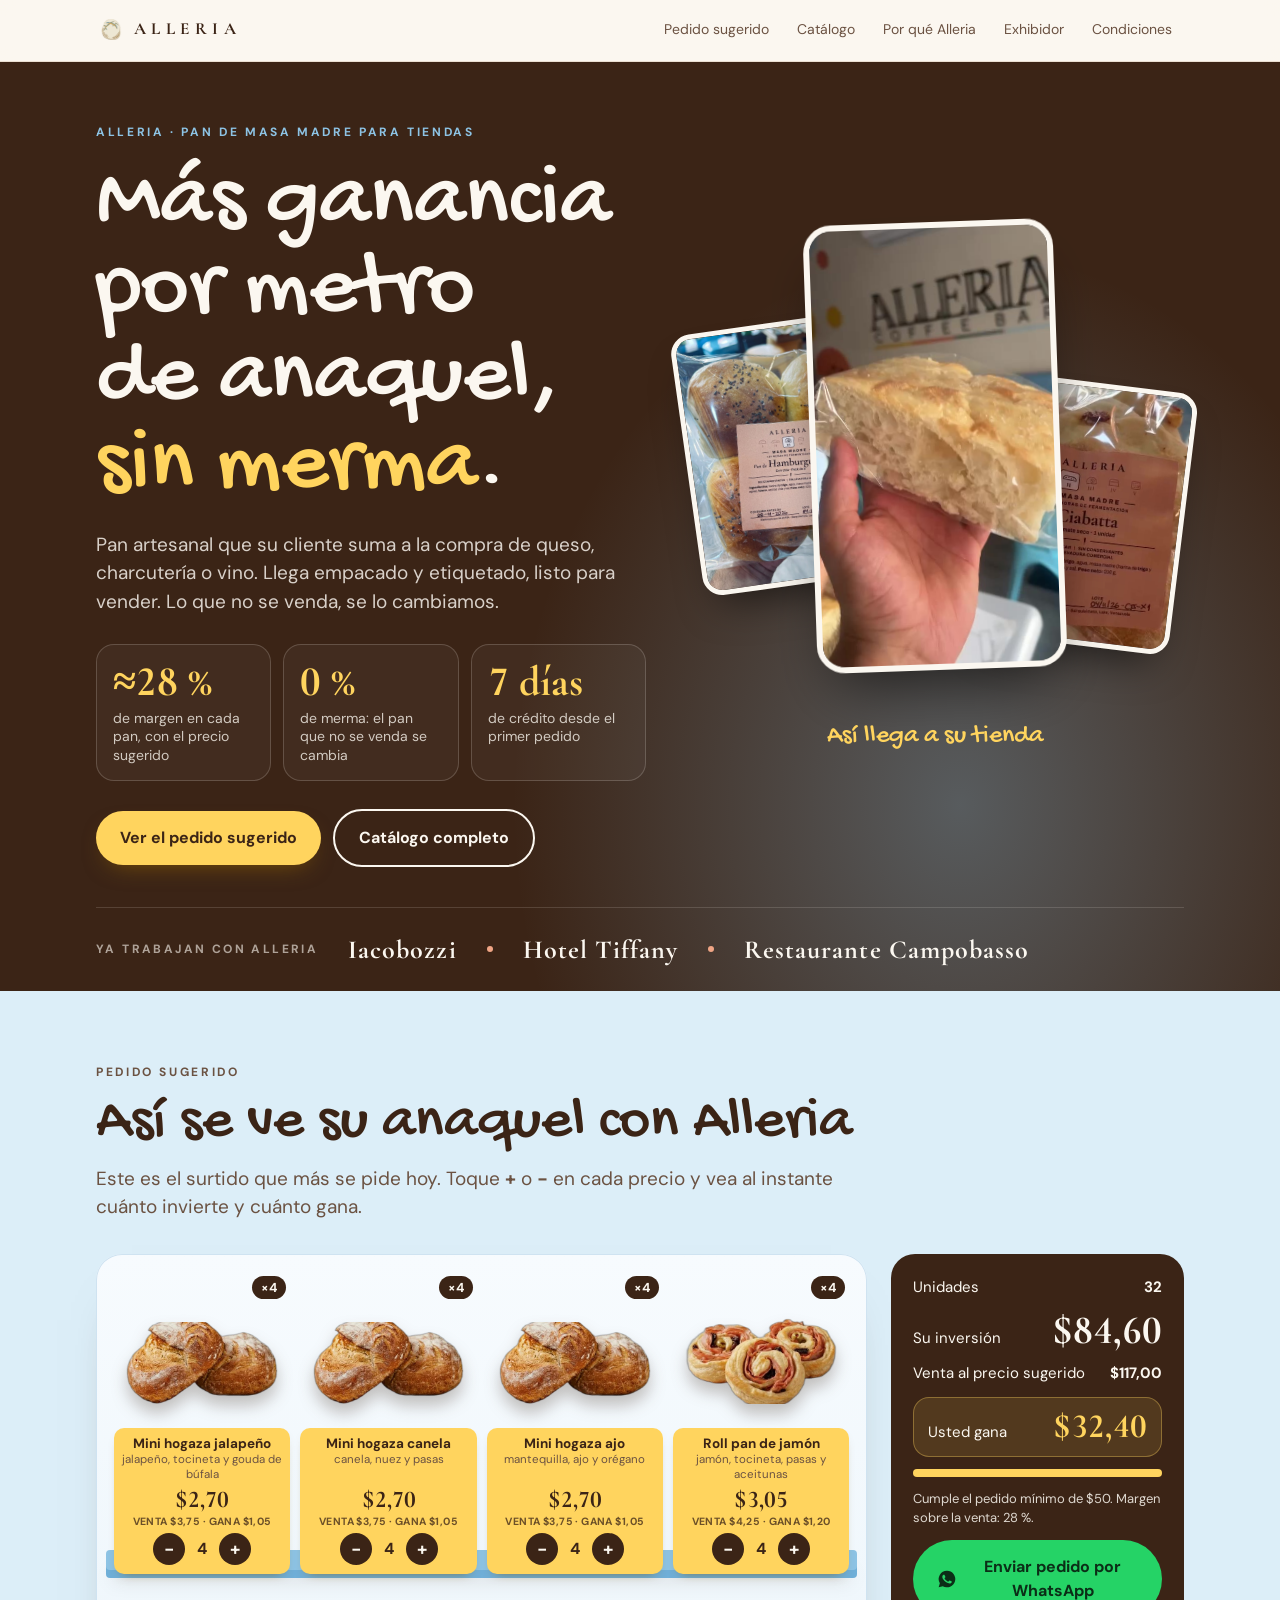
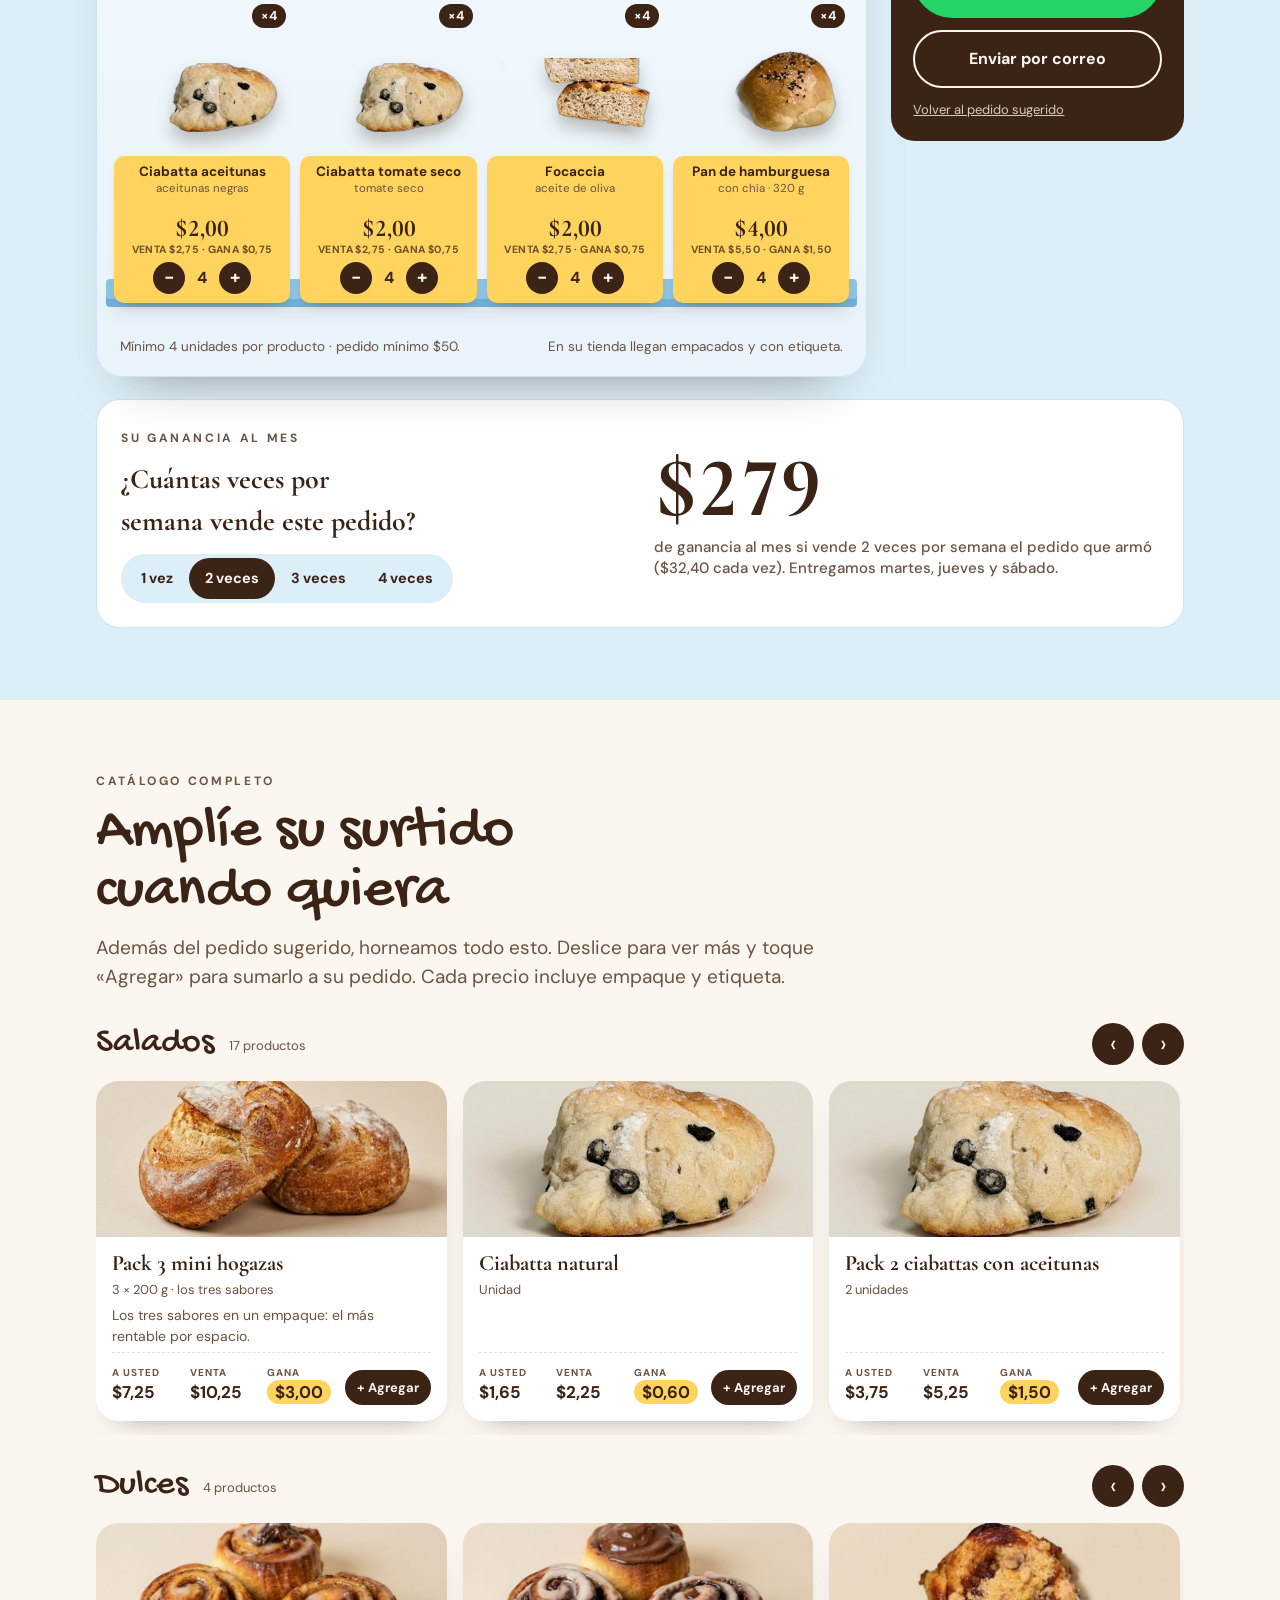
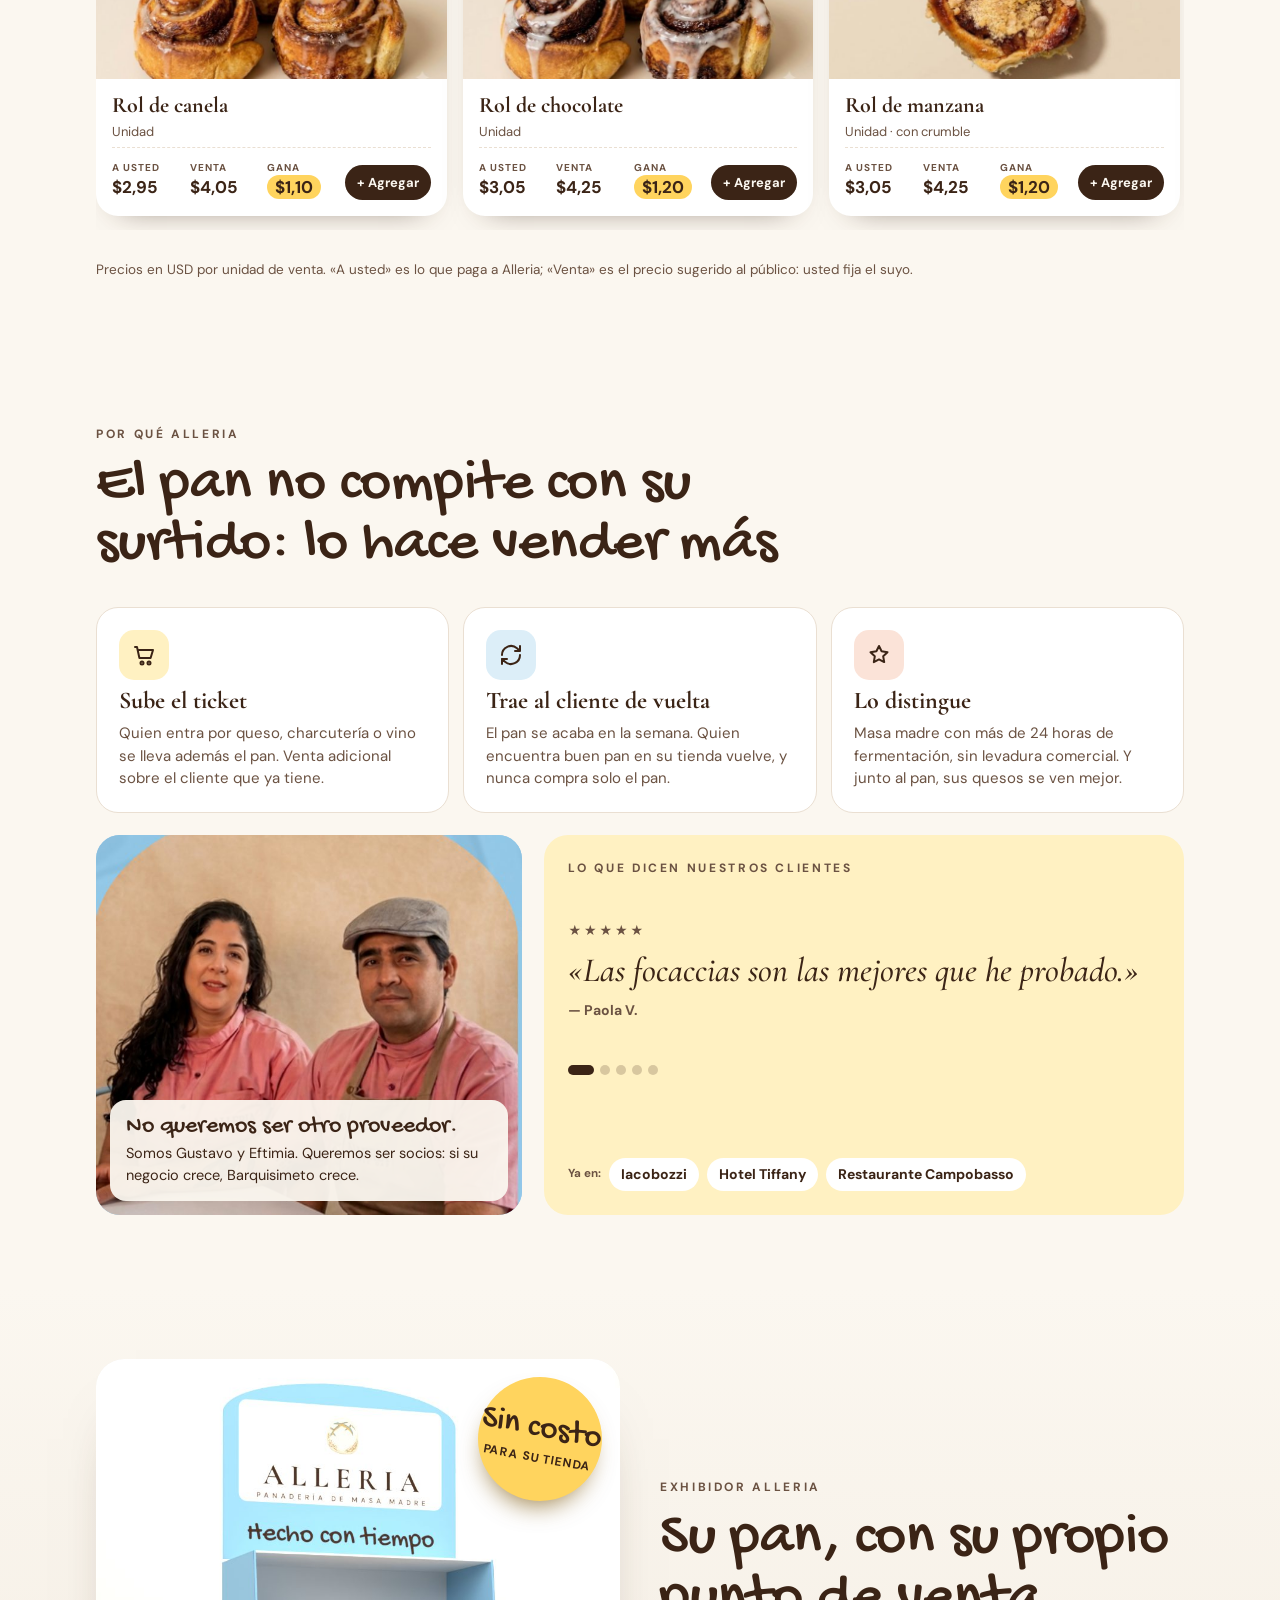
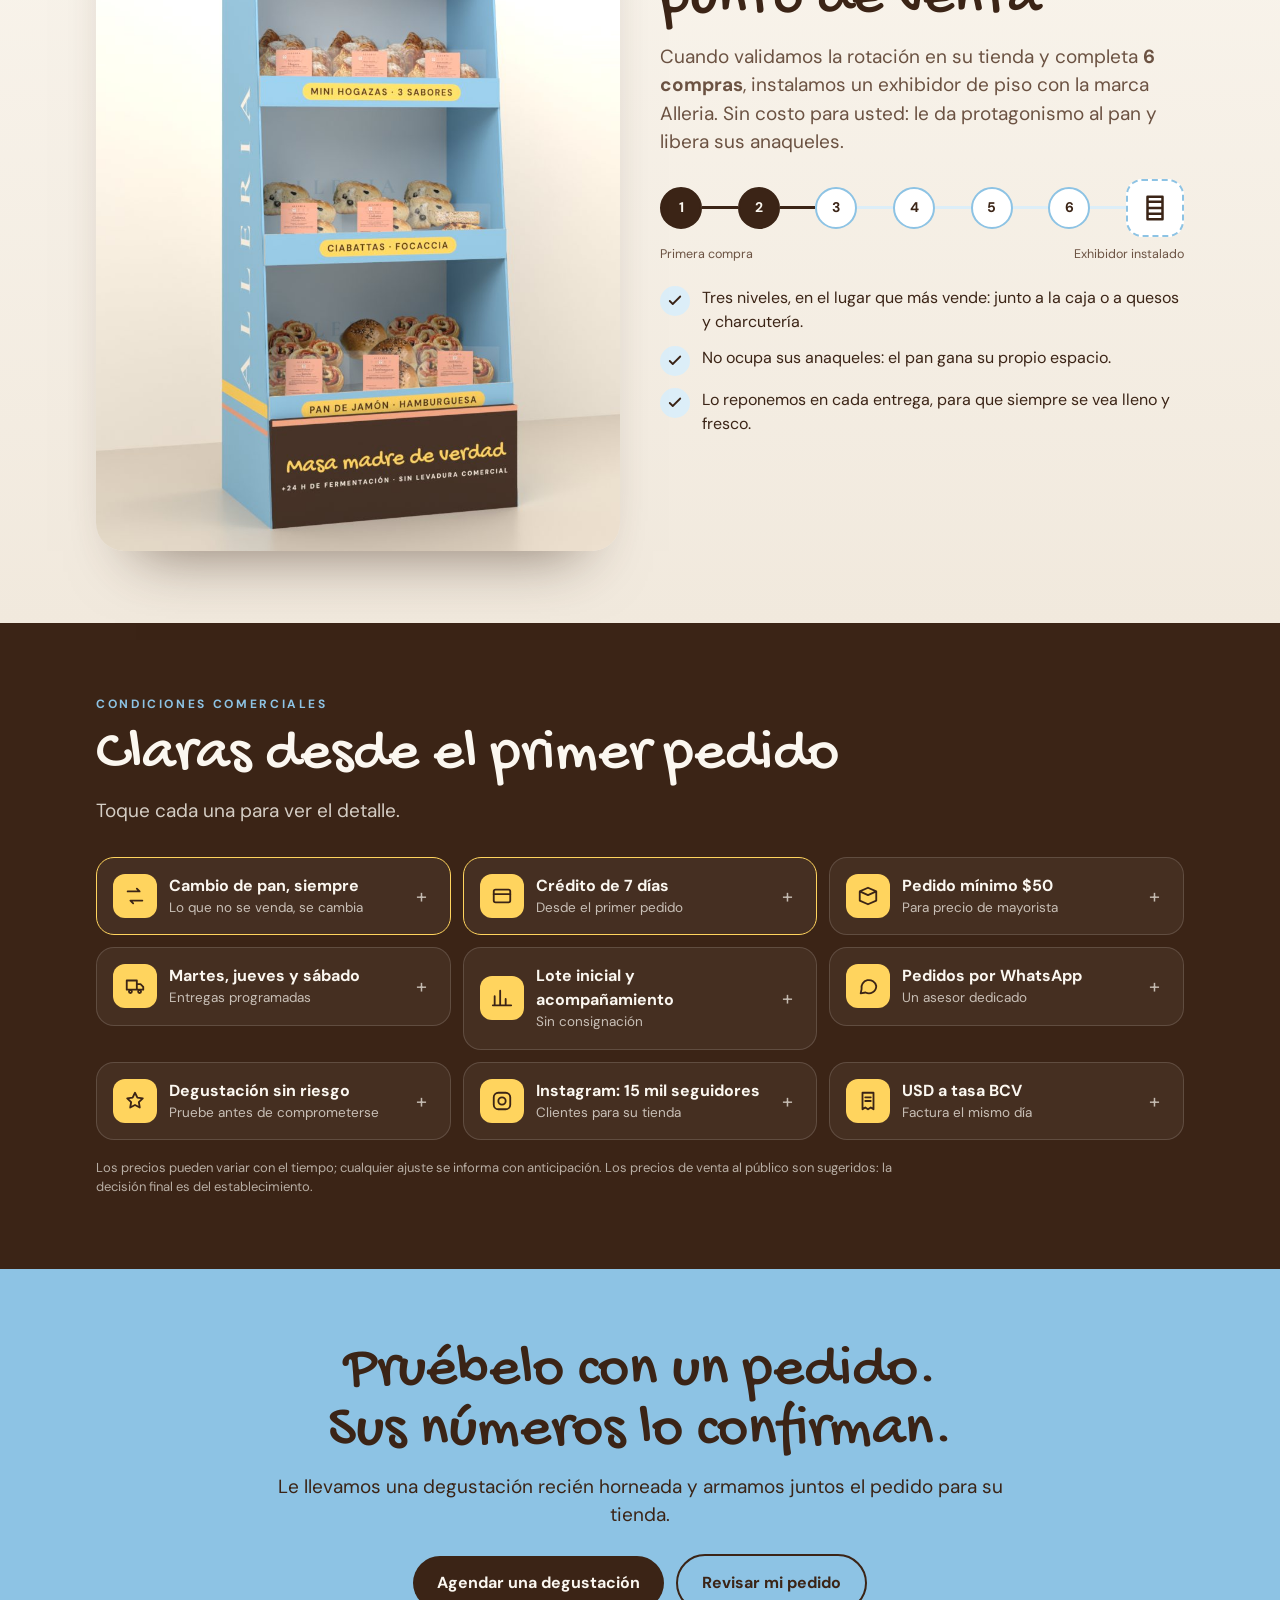
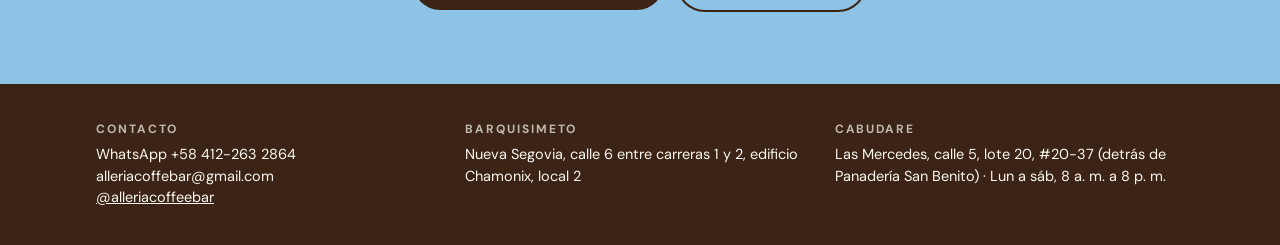
==== commit 6e61191c: "Anaquel: un pan por producto con sabores, mínimo 4 por producto, catálogo salados/dulces deslizable," ====
--- a/anaquel.html
+++ b/anaquel.html
@@ -105,12 +105,13 @@
 .lvl{display:grid;grid-template-columns:repeat(4,minmax(0,1fr));gap:10px;position:relative;padding-bottom:20px;margin-bottom:34px}
 .lvl::after{content:"";position:absolute;left:-8px;right:-8px;bottom:0;height:20px;background:var(--cielo);border-radius:4px;box-shadow:0 8px 0 #6FAFD8,0 16px 18px -8px rgba(59,36,22,.35)}
 .slot{display:flex;flex-direction:column;align-items:center;position:relative;z-index:1}
-.pile{position:relative;height:150px;width:100%}
-.pile img{position:absolute;width:86%;max-height:104px;object-fit:contain;object-position:bottom;filter:drop-shadow(0 10px 8px rgba(59,36,22,.28));transition:transform .45s var(--ease),opacity .3s}
+.pile{position:relative;height:128px;width:100%}
+.pile img{position:absolute;left:7%;bottom:0;width:86%;max-height:118px;object-fit:contain;object-position:bottom;filter:drop-shadow(0 10px 8px rgba(59,36,22,.28));transition:transform .45s var(--ease),opacity .3s}
 .pile img.out{opacity:0;transform:translateY(-30px) scale(.9)}
 .pile .qb{position:absolute;top:0;right:4px;background:var(--tinta);color:var(--crema);font-weight:700;font-size:13px;border-radius:999px;padding:2px 9px;z-index:10}
 .tag{position:relative;z-index:3;background:var(--sol);border-radius:10px;padding:8px 8px 9px;width:100%;text-align:center;box-shadow:0 6px 12px -8px rgba(120,80,0,.8);transform:translateY(24px)}
-.tag b{display:block;font-size:13px;line-height:1.15;min-height:30px}
+.tag b{display:block;font-size:13.5px;line-height:1.15}
+.tag .fl{display:block;font-size:11.5px;line-height:1.25;min-height:29px;margin:2px 0 6px;color:var(--tinta2)}
 .tag .pv{font-family:var(--serif);font-size:24px;font-weight:700;line-height:1}
 .tag .pv small{font-family:var(--sans);font-size:10.5px;font-weight:700;letter-spacing:.04em;display:block;opacity:.75;margin-top:2px}
 .mini-stp{display:flex;align-items:center;justify-content:center;gap:4px;margin-top:6px}
@@ -145,7 +146,15 @@
 .chips button{all:unset;cursor:pointer;padding:9px 16px;border-radius:999px;border:2px solid var(--linea);font-weight:700;font-size:14.5px;background:var(--blanco)}
 .chips button[aria-pressed="true"]{background:var(--tinta);border-color:var(--tinta);color:var(--crema)}
 .chips button:focus-visible{outline:3px solid var(--cielo3)}
-.cgrid{display:grid;grid-template-columns:repeat(3,minmax(0,1fr));gap:16px}
+.crow{margin-bottom:30px}
+.crh{display:flex;align-items:center;justify-content:space-between;gap:12px;margin-bottom:12px}
+.crh h3{font-family:var(--hand);font-weight:400;font-size:36px;line-height:1}
+.crh h3 small{font-family:var(--sans);font-size:13px;color:var(--tinta2);margin-left:6px}
+.arr{display:flex;gap:8px}
+.arr button{all:unset;cursor:pointer;width:42px;height:42px;border-radius:50%;background:var(--tinta);color:var(--crema);display:grid;place-items:center;font-size:24px;line-height:1}
+.arr button:focus-visible{outline:3px solid var(--cielo3)}
+.track{display:grid;grid-auto-flow:column;grid-auto-columns:calc((100% - 32px)/3);gap:16px;overflow-x:auto;scroll-snap-type:x mandatory;padding:4px 2px 14px;scrollbar-width:thin}
+.track>.card{scroll-snap-align:start}
 .card{background:var(--blanco);border-radius:22px;overflow:hidden;display:flex;flex-direction:column;box-shadow:0 14px 30px -24px rgba(59,36,22,.7);transition:transform .3s var(--ease)}
 .card:hover{transform:translateY(-3px)}
 .card .im{position:relative;aspect-ratio:2.25/1;background:#EFE6DA;overflow:hidden}
@@ -259,7 +268,7 @@
 @media (max-width:980px){
   .shelfwrap{grid-template-columns:minmax(0,1fr)}
   .sum{position:static}
-  .cgrid{grid-template-columns:repeat(2,minmax(0,1fr))}
+  .track{grid-auto-columns:calc((100% - 16px)/2)}
   .cg{grid-template-columns:repeat(2,minmax(0,1fr))}
 }
 @media (max-width:860px){
@@ -287,7 +296,9 @@
   .pile{height:122px}
   .pile img{max-height:86px}
   .tag{transform:translateY(12px)}
-  .cgrid,.cg{grid-template-columns:minmax(0,1fr)}
+  .cg{grid-template-columns:minmax(0,1fr)}
+  .track{grid-auto-columns:84%}
+  .arr{display:none}
   .stage{height:420px}
   .stage .vid{width:190px}
   .stage .ph{width:132px}
@@ -367,7 +378,7 @@
         <span class="kick">Su ganancia al mes</span>
         <h3 style="font-family:var(--serif);font-size:28px;margin-top:8px">¿Cuántas veces por semana vende este pedido?</h3>
         <div class="seg" role="group" aria-label="Reposiciones por semana">
-          <button type="button" data-r="1" aria-pressed="true">1 vez</button><button type="button" data-r="2" aria-pressed="false">2 veces</button><button type="button" data-r="3" aria-pressed="false">3 veces</button>
+          <button type="button" data-r="1" aria-pressed="false">1 vez</button><button type="button" data-r="2" aria-pressed="true">2 veces</button><button type="button" data-r="3" aria-pressed="false">3 veces</button><button type="button" data-r="4" aria-pressed="false">4 veces</button>
         </div>
       </div>
       <div class="out money" id="mOut">$0<small id="mTxt"></small></div>
@@ -380,10 +391,9 @@
     <div class="head rv">
       <span class="kick">Catálogo completo</span>
       <h2>Amplíe su surtido cuando quiera</h2>
-      <p class="lede">Además del pedido sugerido, horneamos todo esto. Toque «Agregar» y se suma a su pedido. Cada precio incluye empaque y etiqueta.</p>
-    </div>
-    <div class="chips" id="chips" role="group" aria-label="Categorías"></div>
-    <div class="cgrid" id="cgrid"></div>
+      <p class="lede">Además del pedido sugerido, horneamos todo esto. Deslice para ver más y toque «Agregar» para sumarlo a su pedido. Cada precio incluye empaque y etiqueta.</p>
+    </div>
+    <div id="cgrid"></div>
     <p class="note">Precios en USD por unidad de venta. «A usted» es lo que paga a Alleria; «Venta» es el precio sugerido al público: usted fija el suyo.</p>
   </div>
 </section>
@@ -510,32 +520,29 @@
 const rack=$("rack");
 [["mh-jal","mh-can","mh-ajo","jam"],["cb-ace","cb-tom","foc","ham"]].forEach(ids=>{const l=document.createElement("div");l.className="lvl";
   ids.forEach(id=>{const p=BY[id];const s=document.createElement("div");s.className="slot";
-    s.innerHTML=`<div class="pile" id="pile-${id}"><span class="qb"></span></div><div class="tag"><b>${p.nm}</b><span class="pv money">${f2(p.c)}<small>VENTA ${f2(p.v)} · GANA ${f2(p.g)}</small></span>
+    s.innerHTML=`<div class="pile" id="pile-${id}"><span class="qb"></span></div><div class="tag"><b>${p.nm}</b><span class="fl">${p.gm.split(" · ").slice(1).join(" · ")||p.gm}</span><span class="pv money">${f2(p.c)}<small>VENTA ${f2(p.v)} · GANA ${f2(p.g)}</small></span>
     <div class="mini-stp"><button type="button" data-m="${id}" aria-label="Quitar uno de ${p.nm}">−</button><output id="sq-${id}"></output><button type="button" data-p="${id}" aria-label="Agregar uno de ${p.nm}">+</button></div></div>`;
     l.appendChild(s)});rack.appendChild(l)});
-const foot=document.createElement("div");foot.className="foot";foot.innerHTML=`<span>Fotos de nuestros panes. En su tienda llegan empacados y con etiqueta.</span><span>Pedido mínimo $50</span>`;rack.appendChild(foot);
-function drawPile(id){const el=$("pile-"+id);if(!el)return;const p=BY[id],q=Q[id],n=Math.min(q,4);
-  const ims=[...el.querySelectorAll("img")];
-  if(ims.length<n){for(let i=ims.length;i<n;i++){const im=document.createElement("img");im.src=CUT(p.cut);im.alt="";im.className="out";
-      im.style.bottom=(i*13)+"px";im.style.left=(i%2?10:4)+"%";im.style.zIndex=10-i;el.appendChild(im);requestAnimationFrame(()=>requestAnimationFrame(()=>im.classList.remove("out")))}}
-  else ims.slice(n).forEach(im=>im.remove());
+const foot=document.createElement("div");foot.className="foot";foot.innerHTML=`<span>Mínimo 4 unidades por producto · pedido mínimo $50.</span><span>En su tienda llegan empacados y con etiqueta.</span>`;rack.appendChild(foot);
+function drawPile(id){const el=$("pile-"+id);if(!el)return;const p=BY[id],q=Q[id];
+  let im=el.querySelector("img");if(!im){im=document.createElement("img");im.src=CUT(p.cut);im.alt="";el.appendChild(im)}
+  im.style.opacity=q?1:.3;im.style.transform=q?"none":"scale(.92)";
   const qb=el.querySelector(".qb");qb.textContent="×"+q;qb.style.display=q?"":"none"}
 
 /* catálogo */
-const cats=["Artesanales","Panecillos","Molde","Clásicos","Dulces"];let curCat="Artesanales";
-const chips=$("chips"),cgrid=$("cgrid");
-cats.forEach(c=>{const b=document.createElement("button");b.type="button";b.textContent=c;b.setAttribute("aria-pressed",String(c===curCat));b.onclick=()=>{curCat=c;[...chips.children].forEach(x=>x.setAttribute("aria-pressed",String(x===b)));renderCat()};chips.appendChild(b)});
-function renderCat(){cgrid.innerHTML="";P.filter(p=>!p.s&&p.cat===curCat).forEach(p=>{const a=document.createElement("article");a.className="card";
-  a.innerHTML=`<div class="im">${p.img?`<img src="${IMG(p.img)}" alt="${p.nm}" loading="lazy">`:`<div class="esp"><i>¿cuál será?</i></div>`}</div>
+const cgrid=$("cgrid");
+function card(p){return `<article class="card"><div class="im">${p.img?`<img src="${IMG(p.img)}" alt="${p.nm}" loading="lazy">`:`<div class="esp"><i>¿cuál será?</i></div>`}</div>
   <div class="bd"><span class="nm">${p.nm}</span><span class="gm">${p.gm}</span>${p.ds?`<span class="ds">${p.ds}</span>`:""}
   <div class="prices"><div><small>A usted</small><b class="money">${f2(p.c)}</b></div><div><small>Venta</small><b class="money">${f2(p.v)}</b></div><div class="g"><small>Gana</small><b class="money">${f2(p.g)}</b></div>
-  <button class="add" type="button" data-add="${p.id}"></button></div></div>`;cgrid.appendChild(a)});paintAdds()}
+  <button class="add" type="button" data-add="${p.id}"></button></div></div></article>`}
+function renderCat(){const rows=[["Salados",P.filter(p=>!p.s&&p.cat!=="Dulces")],["Dulces",P.filter(p=>!p.s&&p.cat==="Dulces")]];
+  cgrid.innerHTML=rows.map(([t,l],i)=>`<div class="crow"><div class="crh"><h3>${t} <small>${l.length} productos</small></h3><span class="arr"><button type="button" data-t="${i}" data-dir="-1" aria-label="Ver anteriores de ${t}">‹</button><button type="button" data-t="${i}" data-dir="1" aria-label="Ver más de ${t}">›</button></span></div><div class="track" id="trk${i}">${l.map(card).join("")}</div></div>`).join("");paintAdds()}
 function paintAdds(){cgrid.querySelectorAll("[data-add]").forEach(b=>{const q=Q[b.dataset.add];b.classList.toggle("has",q>0);b.textContent=q>0?("✓ "+q+" · +1"):"+ Agregar";b.setAttribute("aria-label",(q>0?"En su pedido: "+q+". Agregar otro de ":"Agregar ")+BY[b.dataset.add].nm)})}
-cgrid.addEventListener("click",e=>{const b=e.target.closest("[data-add]");if(!b)return;Q[b.dataset.add]=Math.min(99,Q[b.dataset.add]+1);calc()});
+cgrid.addEventListener("click",e=>{const ar=e.target.closest("[data-dir]");if(ar){const t=$("trk"+ar.dataset.t);t.scrollBy({left:+ar.dataset.dir*t.clientWidth*.9,behavior:"smooth"});return}const b=e.target.closest("[data-add]");if(!b)return;Q[b.dataset.add]=Math.min(99,Q[b.dataset.add]+1);calc()});
 renderCat();
 
 /* totales y envío */
-let reps=1;
+let reps=2;
 function totals(){let u=0,c=0,v=0,g=0;P.forEach(p=>{const q=Q[p.id];u+=q;c+=q*p.c;v+=q*p.v;g+=q*p.g});return{u,c,v,g}}
 function msg(){const ls=P.filter(p=>Q[p.id]>0).map(p=>`• ${Q[p.id]} × ${p.nm} (${p.gm.split(" · ")[0]}) = ${f2(Q[p.id]*p.c)}`);const t=totals();
   return `Hola Alleria. Quiero hacer un pedido para mi tienda.\nTienda: \nNombre: \n\n${ls.join("\n")}\n\nTotal: ${f2(t.c)}\n¿Cuándo pueden entregarlo?`}
@@ -550,7 +557,7 @@
   $("mOut").firstChild.nodeValue="$"+Math.round(t.g*reps*4.3).toLocaleString("es-VE");
   $("mTxt").textContent="de ganancia al mes si vende "+(reps===1?"una vez":reps+" veces")+" por semana el pedido que armó ("+f2(t.g)+" cada vez). Entregamos martes, jueves y sábado.";
   paintAdds();try{localStorage.setItem("alleria_pedido3",JSON.stringify(Q))}catch(e){}}
-rack.addEventListener("click",e=>{const b=e.target.closest("button");if(!b)return;const id=b.dataset.m||b.dataset.p;Q[id]=Math.max(0,Math.min(99,Q[id]+(b.dataset.p?1:-1)));calc()});
+rack.addEventListener("click",e=>{const b=e.target.closest("button");if(!b)return;const id=b.dataset.m||b.dataset.p;const q=Q[id];Q[id]=b.dataset.p?(q<4?4:Math.min(99,q+1)):(q<=4?0:q-1);calc()});
 $("reset").addEventListener("click",()=>{load();calc()});
 document.querySelectorAll(".seg button").forEach(b=>b.addEventListener("click",()=>{reps=+b.dataset.r;document.querySelectorAll(".seg button").forEach(x=>x.setAttribute("aria-pressed",String(x===b)));calc()}));
 calc();
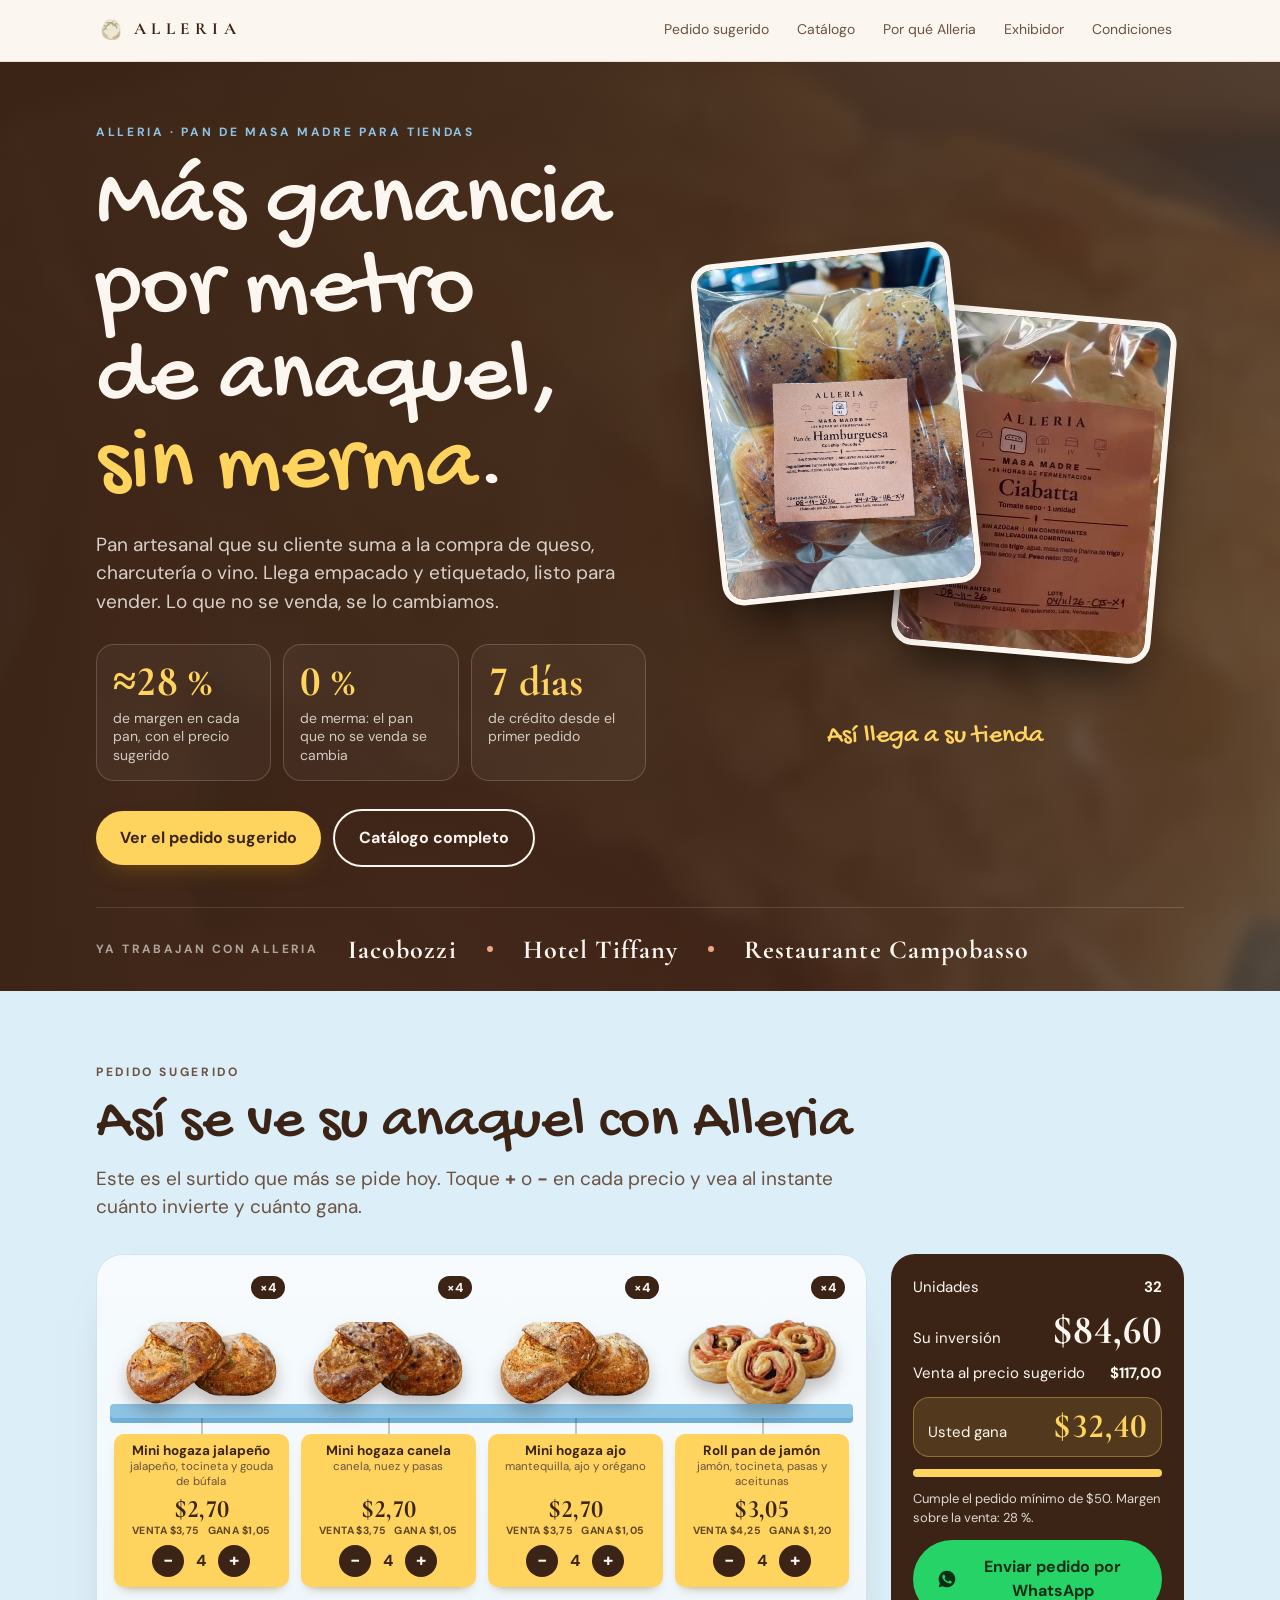
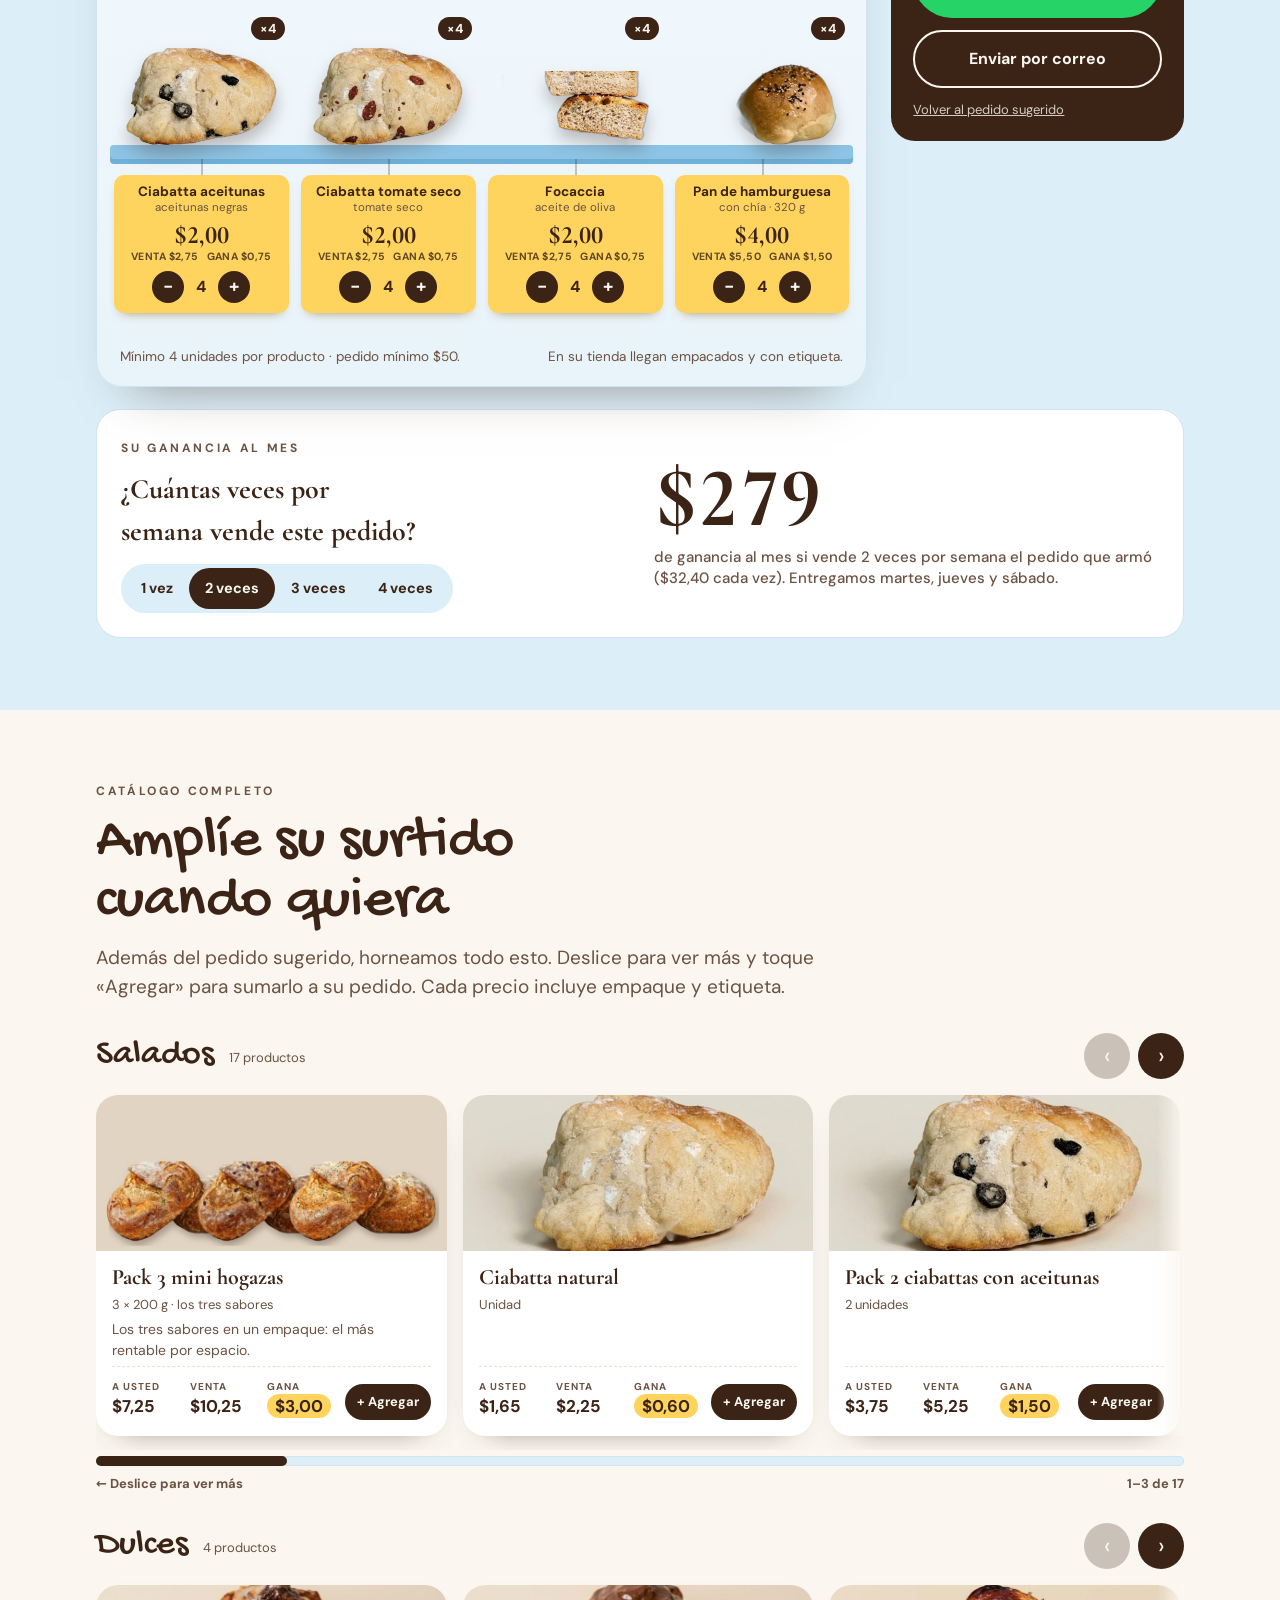
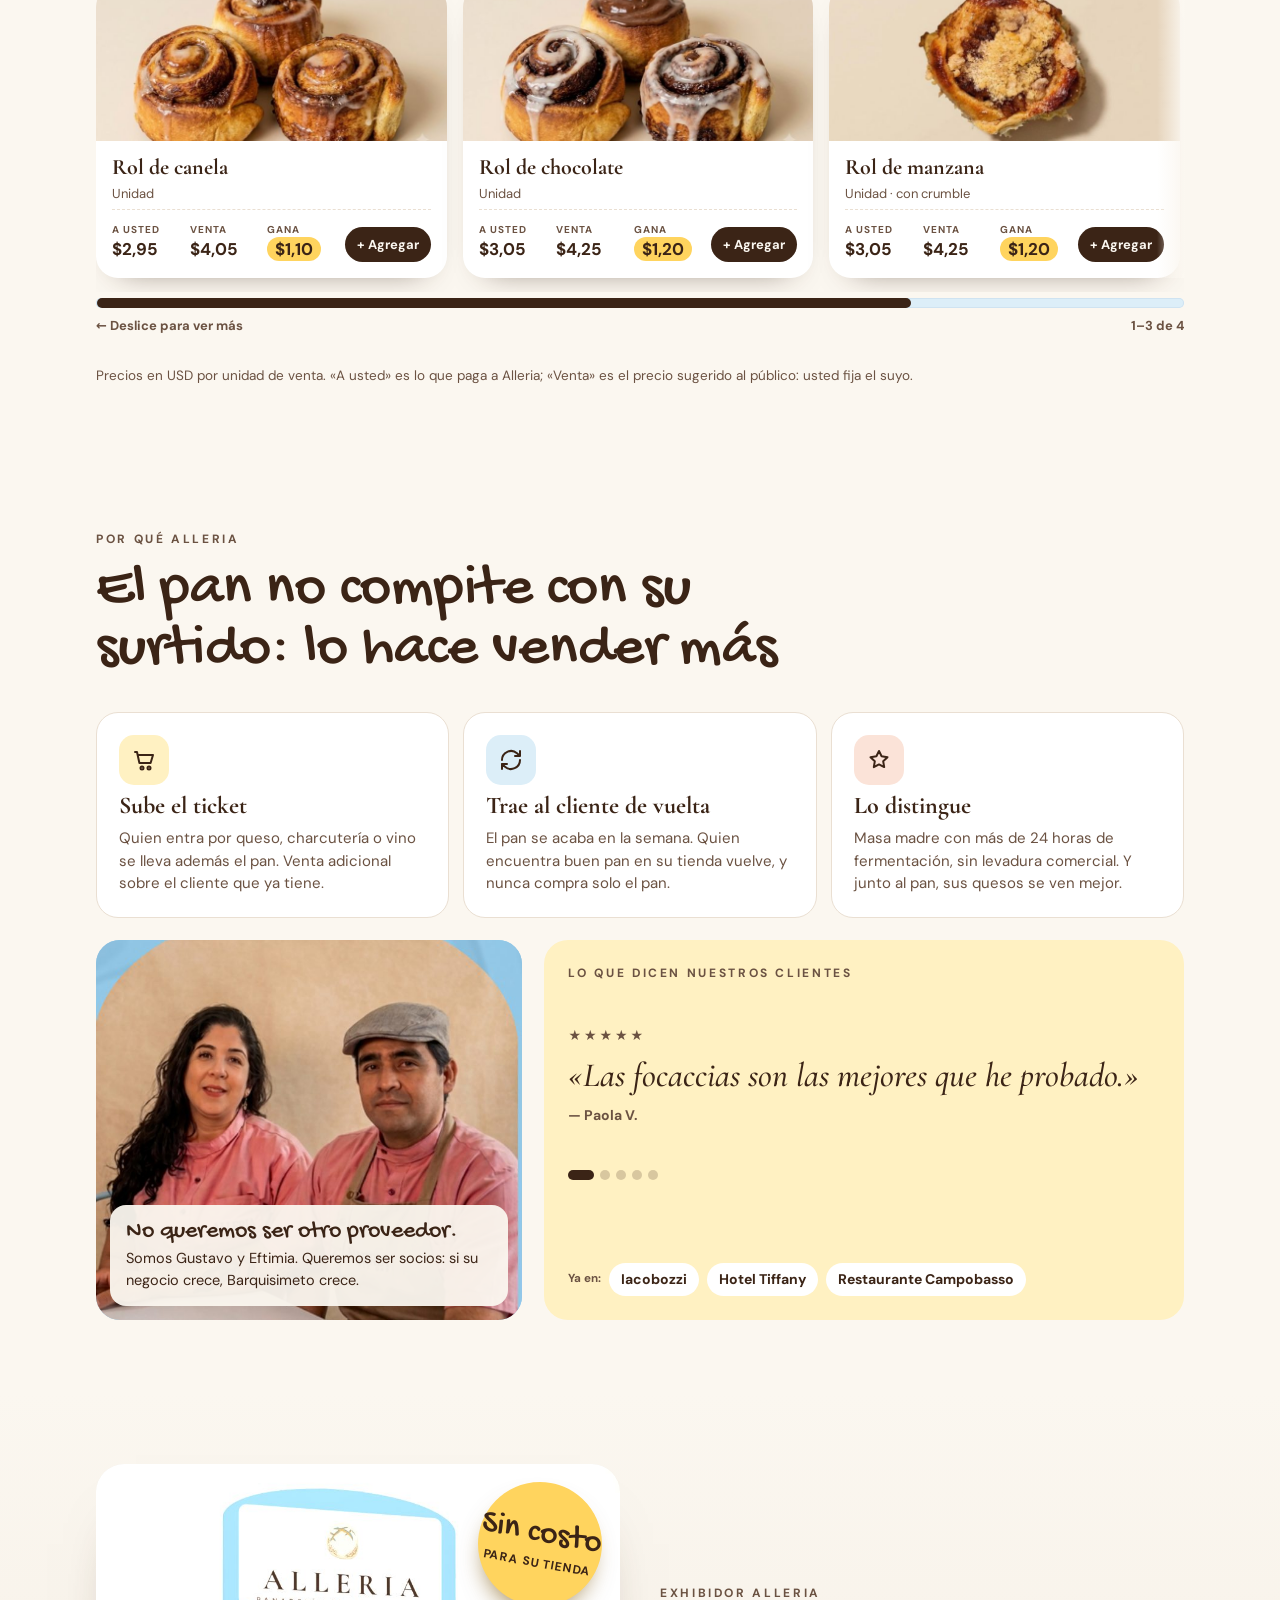
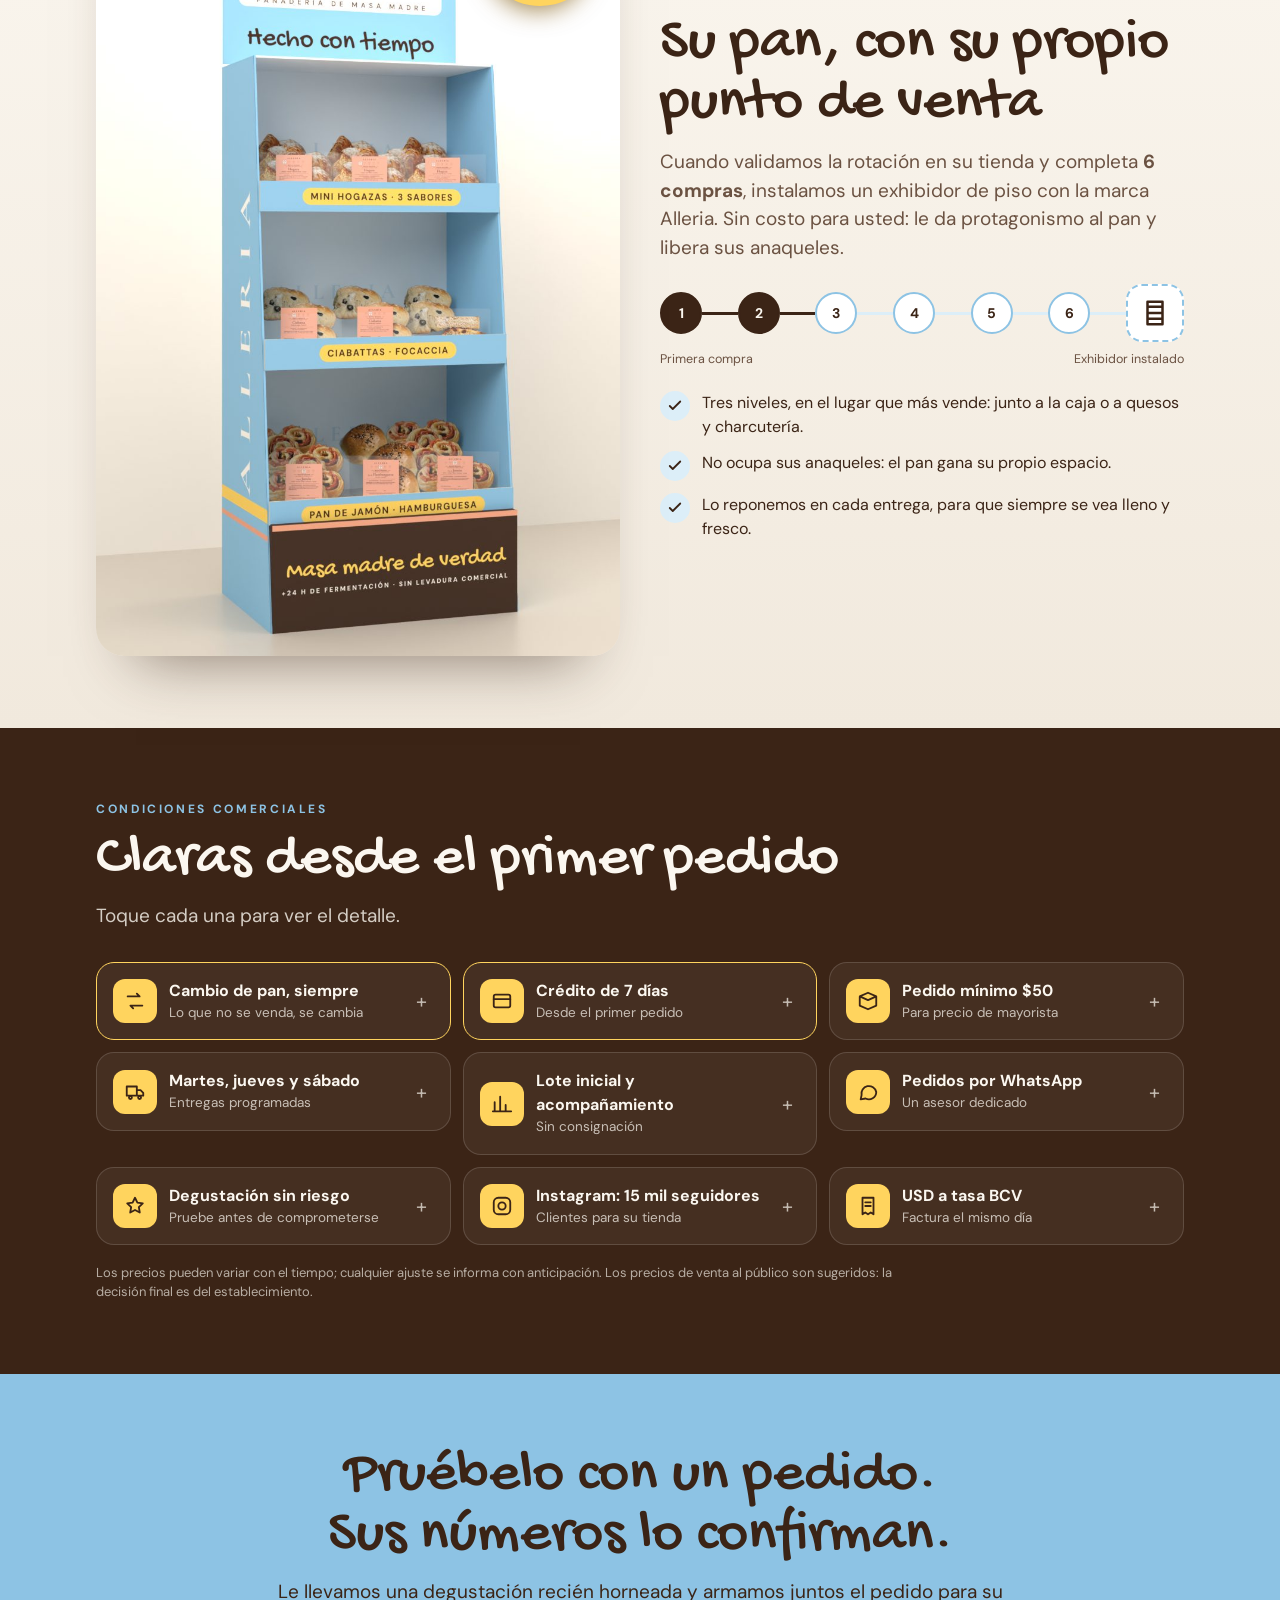
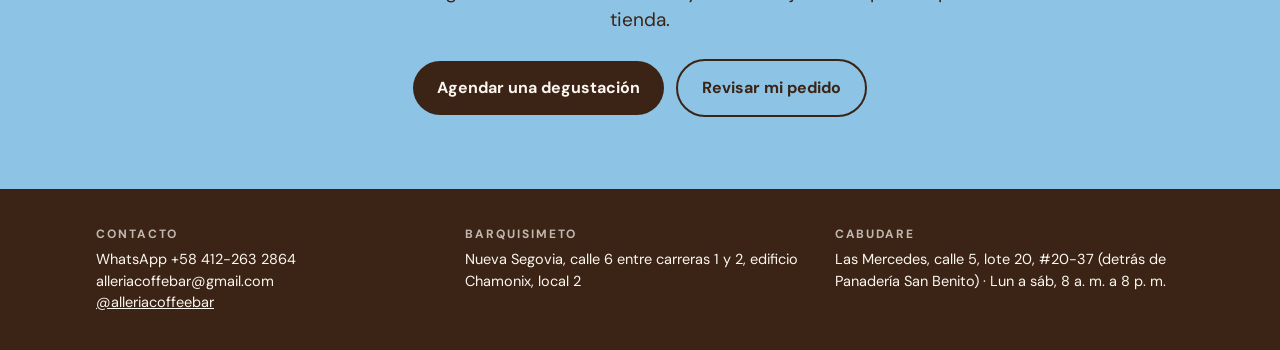
==== commit dc050e49: "Anaquel: repisa alineada, carrusel con barra visible, fotos con sabor (mini hogazas, ciabatta tomate" ====
--- a/anaquel.html
+++ b/anaquel.html
@@ -72,7 +72,7 @@
 
 /* portada */
 .hero{background:var(--tinta);color:var(--crema);padding-block:56px 0;overflow:hidden;position:relative}
-.hero::before{content:"";position:absolute;inset:auto -10% -40% 40%;height:120%;background:radial-gradient(closest-side,rgba(141,195,228,.35),transparent);pointer-events:none}
+
 .hgrid{display:grid;grid-template-columns:minmax(0,1.05fr) minmax(0,.95fr);gap:40px;align-items:center;position:relative}
 .hgrid>*{min-width:0}
 .hero .kick{color:var(--cielo)}
@@ -84,14 +84,15 @@
 .prom b{font-family:var(--serif);font-size:42px;line-height:1;color:var(--sol)}
 .prom span{font-size:14px;color:rgba(251,247,240,.78);line-height:1.3}
 .hero .btn.line{color:var(--crema)}
-.stage{position:relative;height:560px}
-.stage .vid{position:absolute;left:50%;top:10px;width:250px;transform:translateX(-50%) rotate(-2deg);border-radius:28px;overflow:hidden;border:6px solid var(--crema);box-shadow:0 30px 60px -20px rgba(0,0,0,.6);z-index:2;aspect-ratio:464/832;background:#222}
-.stage .vid video{width:100%;height:100%;object-fit:cover}
-.stage .ph{position:absolute;width:200px;border-radius:20px;overflow:hidden;border:5px solid var(--crema);box-shadow:0 24px 40px -18px rgba(0,0,0,.6)}
+.bgv{position:absolute;inset:0;width:100%;height:100%;object-fit:cover;filter:blur(6px) saturate(.9);transform:scale(1.08);opacity:.55;pointer-events:none}
+.hero::after{content:"";position:absolute;inset:0;background:linear-gradient(90deg,rgba(59,36,22,.96) 0%,rgba(59,36,22,.86) 45%,rgba(59,36,22,.55) 100%);pointer-events:none}
+.hero>.wrap{position:relative;z-index:1}
+.stage{position:relative;height:540px}
+.stage .ph{position:absolute;width:260px;border-radius:22px;overflow:hidden;border:6px solid var(--crema);box-shadow:0 30px 50px -18px rgba(0,0,0,.7)}
 .stage .ph img{width:100%;aspect-ratio:3/4;object-fit:cover}
-.stage .p1{left:0;top:110px;transform:rotate(-8deg)}
-.stage .p2{right:0;top:170px;transform:rotate(7deg)}
-.stage .cap{position:absolute;left:0;right:0;bottom:16px;text-align:center;font-family:var(--hand);font-size:26px;color:var(--sol);z-index:3}
+.stage .p1{left:4%;top:30px;transform:rotate(-6deg);z-index:2}
+.stage .p2{right:4%;top:90px;transform:rotate(5deg);z-index:1}
+.stage .cap{position:absolute;left:0;right:0;bottom:6px;text-align:center;font-family:var(--hand);font-size:26px;color:var(--sol);z-index:3}
 .proof{position:relative;border-top:1px solid rgba(251,247,240,.14);margin-top:40px;padding-block:22px;display:flex;align-items:center;gap:14px 30px;flex-wrap:wrap}
 .proof small{font-size:12px;letter-spacing:.2em;text-transform:uppercase;color:rgba(251,247,240,.6);font-weight:700}
 .proof b{font-family:var(--serif);font-size:26px;font-weight:700;letter-spacing:.04em}
@@ -102,19 +103,23 @@
 .shelfwrap{display:grid;grid-template-columns:minmax(0,1.45fr) minmax(0,.55fr);gap:24px;align-items:start}
 .shelfwrap>*{min-width:0}
 .rack{background:linear-gradient(180deg,#F7FBFE,#E8F3FA);border-radius:26px;padding:22px 18px 10px;box-shadow:0 30px 50px -36px rgba(59,36,22,.55),inset 0 0 0 1px #CFE3F1}
-.lvl{display:grid;grid-template-columns:repeat(4,minmax(0,1fr));gap:10px;position:relative;padding-bottom:20px;margin-bottom:34px}
-.lvl::after{content:"";position:absolute;left:-8px;right:-8px;bottom:0;height:20px;background:var(--cielo);border-radius:4px;box-shadow:0 8px 0 #6FAFD8,0 16px 18px -8px rgba(59,36,22,.35)}
-.slot{display:flex;flex-direction:column;align-items:center;position:relative;z-index:1}
+.lvl{display:grid;grid-template-columns:repeat(4,minmax(0,1fr));gap:12px;align-items:stretch;margin-bottom:30px}
+.slot{display:flex;flex-direction:column;position:relative;min-width:0}
 .pile{position:relative;height:128px;width:100%}
-.pile img{position:absolute;left:7%;bottom:0;width:86%;max-height:118px;object-fit:contain;object-position:bottom;filter:drop-shadow(0 10px 8px rgba(59,36,22,.28));transition:transform .45s var(--ease),opacity .3s}
+.pile::after{content:"";position:absolute;left:-7px;right:-7px;bottom:-14px;height:14px;background:var(--cielo);box-shadow:0 5px 0 #6FAFD8,0 12px 14px -8px rgba(59,36,22,.35);z-index:0}
+.slot:first-child .pile::after{border-radius:4px 0 0 4px;left:-4px}
+.slot:last-child .pile::after{border-radius:0 4px 4px 0;right:-4px}
+.pile img{position:absolute;left:7%;bottom:0;z-index:1;width:86%;max-height:118px;object-fit:contain;object-position:bottom;filter:drop-shadow(0 10px 8px rgba(59,36,22,.28));transition:transform .45s var(--ease),opacity .3s}
 .pile img.out{opacity:0;transform:translateY(-30px) scale(.9)}
 .pile .qb{position:absolute;top:0;right:4px;background:var(--tinta);color:var(--crema);font-weight:700;font-size:13px;border-radius:999px;padding:2px 9px;z-index:10}
-.tag{position:relative;z-index:3;background:var(--sol);border-radius:10px;padding:8px 8px 9px;width:100%;text-align:center;box-shadow:0 6px 12px -8px rgba(120,80,0,.8);transform:translateY(24px)}
+.tag{position:relative;z-index:3;background:var(--sol);border-radius:10px;padding:9px 8px 10px;width:100%;text-align:center;box-shadow:0 6px 12px -8px rgba(120,80,0,.8);margin-top:30px;flex:1;display:flex;flex-direction:column;align-items:center}
+.tag::before{content:"";position:absolute;top:-16px;left:50%;width:2px;height:16px;background:rgba(59,36,22,.25)}
 .tag b{display:block;font-size:13.5px;line-height:1.15}
-.tag .fl{display:block;font-size:11.5px;line-height:1.25;min-height:29px;margin:2px 0 6px;color:var(--tinta2)}
-.tag .pv{font-family:var(--serif);font-size:24px;font-weight:700;line-height:1}
-.tag .pv small{font-family:var(--sans);font-size:10.5px;font-weight:700;letter-spacing:.04em;display:block;opacity:.75;margin-top:2px}
-.mini-stp{display:flex;align-items:center;justify-content:center;gap:4px;margin-top:6px}
+.tag .fl{display:block;font-size:11.5px;line-height:1.25;margin:2px 0 8px;color:var(--tinta2)}
+.tag .pv{font-family:var(--serif);font-size:25px;font-weight:700;line-height:1;margin-top:auto}
+.tag .pv small{font-family:var(--sans);font-size:10.5px;font-weight:700;letter-spacing:.04em;display:flex;flex-wrap:wrap;justify-content:center;gap:0 8px;opacity:.8;margin-top:4px}
+.tag .pv small span{white-space:nowrap}
+.mini-stp{display:flex;align-items:center;justify-content:center;gap:4px;margin-top:8px}
 .mini-stp button{all:unset;cursor:pointer;width:32px;height:32px;border-radius:50%;background:var(--tinta);color:var(--crema);display:grid;place-items:center;font-size:18px;font-weight:700}
 .mini-stp button:focus-visible{outline:3px solid var(--cielo3)}
 .mini-stp output{min-width:26px;font-weight:700;font-size:16px}
@@ -151,9 +156,17 @@
 .crh h3{font-family:var(--hand);font-weight:400;font-size:36px;line-height:1}
 .crh h3 small{font-family:var(--sans);font-size:13px;color:var(--tinta2);margin-left:6px}
 .arr{display:flex;gap:8px}
-.arr button{all:unset;cursor:pointer;width:42px;height:42px;border-radius:50%;background:var(--tinta);color:var(--crema);display:grid;place-items:center;font-size:24px;line-height:1}
+.arr button{all:unset;cursor:pointer;width:46px;height:46px;border-radius:50%;background:var(--tinta);color:var(--crema);display:grid;place-items:center;font-size:24px;line-height:1}
 .arr button:focus-visible{outline:3px solid var(--cielo3)}
-.track{display:grid;grid-auto-flow:column;grid-auto-columns:calc((100% - 32px)/3);gap:16px;overflow-x:auto;scroll-snap-type:x mandatory;padding:4px 2px 14px;scrollbar-width:thin}
+.arr button:disabled{opacity:.25;cursor:default}
+.tw{position:relative}
+.tw::after{content:"";position:absolute;top:0;right:-1px;bottom:14px;width:28px;background:linear-gradient(90deg,rgba(251,247,240,0),var(--crema));pointer-events:none;transition:opacity .3s}
+.tw.end::after{opacity:0}
+.track{display:grid;grid-auto-flow:column;grid-auto-columns:calc((100% - 32px)/3);gap:16px;overflow-x:auto;scroll-snap-type:x mandatory;padding:4px 2px 14px;scrollbar-width:none}
+.track::-webkit-scrollbar{display:none}
+.tbar{position:relative;height:10px;border-radius:999px;background:var(--cielo2);margin-top:6px;cursor:pointer;box-shadow:inset 0 0 0 1px #CFE3F1}
+.tbar i{position:absolute;top:0;bottom:0;left:0;border-radius:999px;background:var(--tinta);min-width:40px;transition:left .15s}
+.thint{display:flex;justify-content:space-between;font-size:13px;color:var(--tinta2);margin-top:8px;font-weight:700}
 .track>.card{scroll-snap-align:start}
 .card{background:var(--blanco);border-radius:22px;overflow:hidden;display:flex;flex-direction:column;box-shadow:0 14px 30px -24px rgba(59,36,22,.7);transition:transform .3s var(--ease)}
 .card:hover{transform:translateY(-3px)}
@@ -275,8 +288,7 @@
   section{padding-block:52px}
   .hgrid,.exh,.trust,.calc{grid-template-columns:minmax(0,1fr)}
   .stage{height:470px;max-width:440px;margin-inline:auto;width:100%}
-  .stage .vid{width:210px}
-  .stage .ph{width:160px}
+  .stage .ph{width:190px}
   .why{grid-template-columns:minmax(0,1fr)}
   footer{padding-bottom:110px}
   footer .cols{grid-template-columns:minmax(0,1fr)}
@@ -290,18 +302,16 @@
   .prom div{flex-direction:row;align-items:center;gap:14px;padding:12px 14px}
   .prom b{font-size:34px;min-width:92px}
   .rack{padding:16px 12px 8px}
-  .lvl{grid-template-columns:repeat(2,minmax(0,1fr));row-gap:58px;padding-bottom:0;margin-bottom:58px}
-  .lvl::after{display:none}
-  .slot::before{content:"";position:absolute;left:-6px;right:-6px;top:118px;height:16px;background:var(--cielo);border-radius:3px;box-shadow:0 6px 0 #6FAFD8;z-index:0}
-  .pile{height:122px}
-  .pile img{max-height:86px}
-  .tag{transform:translateY(12px)}
+  .lvl{grid-template-columns:repeat(2,minmax(0,1fr));gap:28px 12px;margin-bottom:28px}
+  .pile{height:104px}
+  .pile img{max-height:96px}
+  .slot:nth-child(odd) .pile::after{border-radius:4px 0 0 4px;left:-4px;right:-7px}
+  .slot:nth-child(even) .pile::after{border-radius:0 4px 4px 0;right:-4px;left:-7px}
   .cg{grid-template-columns:minmax(0,1fr)}
   .track{grid-auto-columns:84%}
-  .arr{display:none}
-  .stage{height:420px}
-  .stage .vid{width:190px}
-  .stage .ph{width:132px}
+  .arr button{width:40px;height:40px;font-size:22px}
+  .stage{height:350px}
+  .stage .ph{width:46%}
   .free{width:100px;height:100px}
   .free b{font-size:28px}
   .proof{gap:6px 14px}
@@ -330,6 +340,7 @@
 </nav>
 
 <header class="hero">
+  <video class="bgv" src="/assets/anaquel/real-focaccia.mp4" poster="/assets/anaquel/real-focaccia-poster.jpg" autoplay muted loop playsinline preload="metadata" aria-hidden="true"></video>
   <div class="wrap hgrid">
     <div>
       <span class="kick">Alleria · Pan de masa madre para tiendas</span>
@@ -344,7 +355,6 @@
     </div>
     <div class="stage" aria-hidden="true">
       <div class="ph p1"><img src="/assets/anaquel/real-hamburguesa.jpg" alt=""></div>
-      <div class="vid"><video src="/assets/anaquel/real-focaccia.mp4" poster="/assets/anaquel/real-focaccia-poster.jpg" autoplay muted loop playsinline preload="metadata"></video></div>
       <div class="ph p2"><img src="/assets/anaquel/real-ciabatta.jpg" alt=""></div>
       <span class="cap">Así llega a su tienda</span>
     </div>
@@ -480,18 +490,18 @@
 const IMG=n=>"/assets/anaquel/cat/"+n+".jpg", CUT=n=>"/assets/anaquel/cut/"+n+".webp";
 /* Precios: catálogo Alleria y nota de entrega NE-000027. Pesos: etiquetas. */
 const P=[
- {id:"mh-jal",cat:"Artesanales",nm:"Mini hogaza jalapeño",gm:"200 g · jalapeño, tocineta y gouda de búfala",img:"mini",cut:"mini",c:2.70,v:3.75,s:4},
- {id:"mh-can",cat:"Artesanales",nm:"Mini hogaza canela",gm:"200 g · canela, nuez y pasas",img:"mini",cut:"mini",c:2.70,v:3.75,s:4},
- {id:"mh-ajo",cat:"Artesanales",nm:"Mini hogaza ajo",gm:"200 g · mantequilla, ajo y orégano",img:"mini",cut:"mini",c:2.70,v:3.75,s:4},
+ {id:"mh-jal",cat:"Artesanales",nm:"Mini hogaza jalapeño",gm:"200 g · jalapeño, tocineta y gouda de búfala",img:"mini",cut:"mini-jal",c:2.70,v:3.75,s:4},
+ {id:"mh-can",cat:"Artesanales",nm:"Mini hogaza canela",gm:"200 g · canela, nuez y pasas",img:"mini",cut:"mini-can",c:2.70,v:3.75,s:4},
+ {id:"mh-ajo",cat:"Artesanales",nm:"Mini hogaza ajo",gm:"200 g · mantequilla, ajo y orégano",img:"mini",cut:"mini-ajo",c:2.70,v:3.75,s:4},
  {id:"jam",cat:"Artesanales",nm:"Roll pan de jamón",gm:"200 g · jamón, tocineta, pasas y aceitunas",img:"panjamon",cut:"panjamon",c:3.05,v:4.25,s:4},
  {id:"cb-ace",cat:"Artesanales",nm:"Ciabatta aceitunas",gm:"200 g · aceitunas negras",img:"ciabatta",cut:"ciabatta",c:2.00,v:2.75,s:4},
- {id:"cb-tom",cat:"Artesanales",nm:"Ciabatta tomate seco",gm:"200 g · tomate seco",img:"ciabatta",cut:"ciabatta",c:2.00,v:2.75,s:4},
+ {id:"cb-tom",cat:"Artesanales",nm:"Ciabatta tomate seco",gm:"200 g · tomate seco",img:"ciabatta-tom",cut:"ciabatta-tom",c:2.00,v:2.75,s:4},
  {id:"foc",cat:"Artesanales",nm:"Focaccia",gm:"16 × 13 cm · aceite de oliva",img:"focaccia",cut:"focaccia",c:2.00,v:2.75,s:4},
  {id:"ham",cat:"Panecillos",nm:"Pan de hamburguesa",gm:"Pack de 4 · con chía · 320 g",img:"hamburguesa",cut:"hamburguesa",c:4.00,v:5.50,s:4},
- {id:"mh-pack",cat:"Artesanales",nm:"Pack 3 mini hogazas",gm:"3 × 200 g · los tres sabores",img:"mini",c:7.25,v:10.25,s:0,ds:"Los tres sabores en un empaque: el más rentable por espacio."},
- {id:"cb-nat",cat:"Artesanales",nm:"Ciabatta natural",gm:"Unidad",img:"ciabatta",c:1.65,v:2.25,s:0},
+ {id:"mh-pack",cat:"Artesanales",nm:"Pack 3 mini hogazas",gm:"3 × 200 g · los tres sabores",img:"mini-pack",c:7.25,v:10.25,s:0,ds:"Los tres sabores en un empaque: el más rentable por espacio."},
+ {id:"cb-nat",cat:"Artesanales",nm:"Ciabatta natural",gm:"Unidad",img:"ciabatta-nat",c:1.65,v:2.25,s:0},
  {id:"cb-p2",cat:"Artesanales",nm:"Pack 2 ciabattas con aceitunas",gm:"2 unidades",img:"ciabatta",c:3.75,v:5.25,s:0},
- {id:"cb-mix",cat:"Artesanales",nm:"Pack mixto de ciabattas",gm:"1 natural + 1 con aceitunas",img:"ciabatta",c:3.40,v:4.75,s:0},
+ {id:"cb-mix",cat:"Artesanales",nm:"Pack mixto de ciabattas",gm:"1 natural + 1 con aceitunas",img:"ciabatta-mix",c:3.40,v:4.75,s:0},
  {id:"jam40",cat:"Artesanales",nm:"Pan de jamón de 40 cm",gm:"Pieza entera",img:"panjamon",c:14.65,v:18.25,s:0},
  {id:"esp",cat:"Artesanales",nm:"Especial rotativo",gm:"500 g · el sabor va cambiando",img:null,c:5.15,v:7.25,s:0,ds:"Ediciones de temporada y limitadas."},
  {id:"perro",cat:"Panecillos",nm:"Pan de perro caliente",gm:"Bolsa de 6",img:"perro",c:4.45,v:6.25,s:0,ds:"Aguanta salsas y no se desarma."},
@@ -520,7 +530,7 @@
 const rack=$("rack");
 [["mh-jal","mh-can","mh-ajo","jam"],["cb-ace","cb-tom","foc","ham"]].forEach(ids=>{const l=document.createElement("div");l.className="lvl";
   ids.forEach(id=>{const p=BY[id];const s=document.createElement("div");s.className="slot";
-    s.innerHTML=`<div class="pile" id="pile-${id}"><span class="qb"></span></div><div class="tag"><b>${p.nm}</b><span class="fl">${p.gm.split(" · ").slice(1).join(" · ")||p.gm}</span><span class="pv money">${f2(p.c)}<small>VENTA ${f2(p.v)} · GANA ${f2(p.g)}</small></span>
+    s.innerHTML=`<div class="pile" id="pile-${id}"><span class="qb"></span></div><div class="tag"><b>${p.nm}</b><span class="fl">${p.gm.split(" · ").slice(1).join(" · ")||p.gm}</span><span class="pv money">${f2(p.c)}<small><span>VENTA ${f2(p.v)}</span><span>GANA ${f2(p.g)}</span></small></span>
     <div class="mini-stp"><button type="button" data-m="${id}" aria-label="Quitar uno de ${p.nm}">−</button><output id="sq-${id}"></output><button type="button" data-p="${id}" aria-label="Agregar uno de ${p.nm}">+</button></div></div>`;
     l.appendChild(s)});rack.appendChild(l)});
 const foot=document.createElement("div");foot.className="foot";foot.innerHTML=`<span>Mínimo 4 unidades por producto · pedido mínimo $50.</span><span>En su tienda llegan empacados y con etiqueta.</span>`;rack.appendChild(foot);
@@ -536,9 +546,14 @@
   <div class="prices"><div><small>A usted</small><b class="money">${f2(p.c)}</b></div><div><small>Venta</small><b class="money">${f2(p.v)}</b></div><div class="g"><small>Gana</small><b class="money">${f2(p.g)}</b></div>
   <button class="add" type="button" data-add="${p.id}"></button></div></div></article>`}
 function renderCat(){const rows=[["Salados",P.filter(p=>!p.s&&p.cat!=="Dulces")],["Dulces",P.filter(p=>!p.s&&p.cat==="Dulces")]];
-  cgrid.innerHTML=rows.map(([t,l],i)=>`<div class="crow"><div class="crh"><h3>${t} <small>${l.length} productos</small></h3><span class="arr"><button type="button" data-t="${i}" data-dir="-1" aria-label="Ver anteriores de ${t}">‹</button><button type="button" data-t="${i}" data-dir="1" aria-label="Ver más de ${t}">›</button></span></div><div class="track" id="trk${i}">${l.map(card).join("")}</div></div>`).join("");paintAdds()}
+  cgrid.innerHTML=rows.map(([t,l],i)=>`<div class="crow"><div class="crh"><h3>${t} <small>${l.length} productos</small></h3><span class="arr"><button type="button" data-t="${i}" data-dir="-1" aria-label="Ver anteriores de ${t}">‹</button><button type="button" data-t="${i}" data-dir="1" aria-label="Ver más de ${t}">›</button></span></div><div class="tw" id="tw${i}"><div class="track" id="trk${i}">${l.map(card).join("")}</div></div><div class="tbar" data-b="${i}"><i id="tb${i}"></i></div><div class="thint"><span>← Deslice para ver más</span><span id="tc${i}"></span></div></div>`).join("");
+  rows.forEach((r,i)=>{const t=$("trk"+i);t.addEventListener("scroll",()=>bar(i),{passive:true});bar(i)});paintAdds()}
+function bar(i){const t=$("trk"+i),b=$("tb"+i),max=t.scrollWidth-t.clientWidth,f=t.clientWidth/t.scrollWidth,p=max>0?t.scrollLeft/max:0;b.style.width=(f*100)+"%";b.style.left=(p*(1-f)*100)+"%";
+  const n=t.children.length,per=Math.max(1,Math.round(t.clientWidth/(t.children[0]?.getBoundingClientRect().width||1))),first=Math.min(n,Math.round(t.scrollLeft/((t.children[0]?.getBoundingClientRect().width||1)+16))+1);$("tc"+i).textContent=first+"–"+Math.min(n,first+per-1)+" de "+n;
+  $("tw"+i).classList.toggle("end",p>.98||max<=0);document.querySelectorAll(`[data-t="${i}"]`).forEach(x=>x.disabled=x.dataset.dir<0?t.scrollLeft<4:p>.98)}
+addEventListener("resize",()=>[0,1].forEach(i=>$("trk"+i)&&bar(i)))
 function paintAdds(){cgrid.querySelectorAll("[data-add]").forEach(b=>{const q=Q[b.dataset.add];b.classList.toggle("has",q>0);b.textContent=q>0?("✓ "+q+" · +1"):"+ Agregar";b.setAttribute("aria-label",(q>0?"En su pedido: "+q+". Agregar otro de ":"Agregar ")+BY[b.dataset.add].nm)})}
-cgrid.addEventListener("click",e=>{const ar=e.target.closest("[data-dir]");if(ar){const t=$("trk"+ar.dataset.t);t.scrollBy({left:+ar.dataset.dir*t.clientWidth*.9,behavior:"smooth"});return}const b=e.target.closest("[data-add]");if(!b)return;Q[b.dataset.add]=Math.min(99,Q[b.dataset.add]+1);calc()});
+cgrid.addEventListener("click",e=>{const tb=e.target.closest("[data-b]");if(tb){const t=$("trk"+tb.dataset.b),r=tb.getBoundingClientRect();t.scrollTo({left:(e.clientX-r.left)/r.width*(t.scrollWidth-t.clientWidth),behavior:"smooth"});return}const ar=e.target.closest("[data-dir]");if(ar){const t=$("trk"+ar.dataset.t);t.scrollBy({left:+ar.dataset.dir*t.clientWidth*.9,behavior:"smooth"});return}const b=e.target.closest("[data-add]");if(!b)return;Q[b.dataset.add]=Math.min(99,Q[b.dataset.add]+1);calc()});
 renderCat();
 
 /* totales y envío */
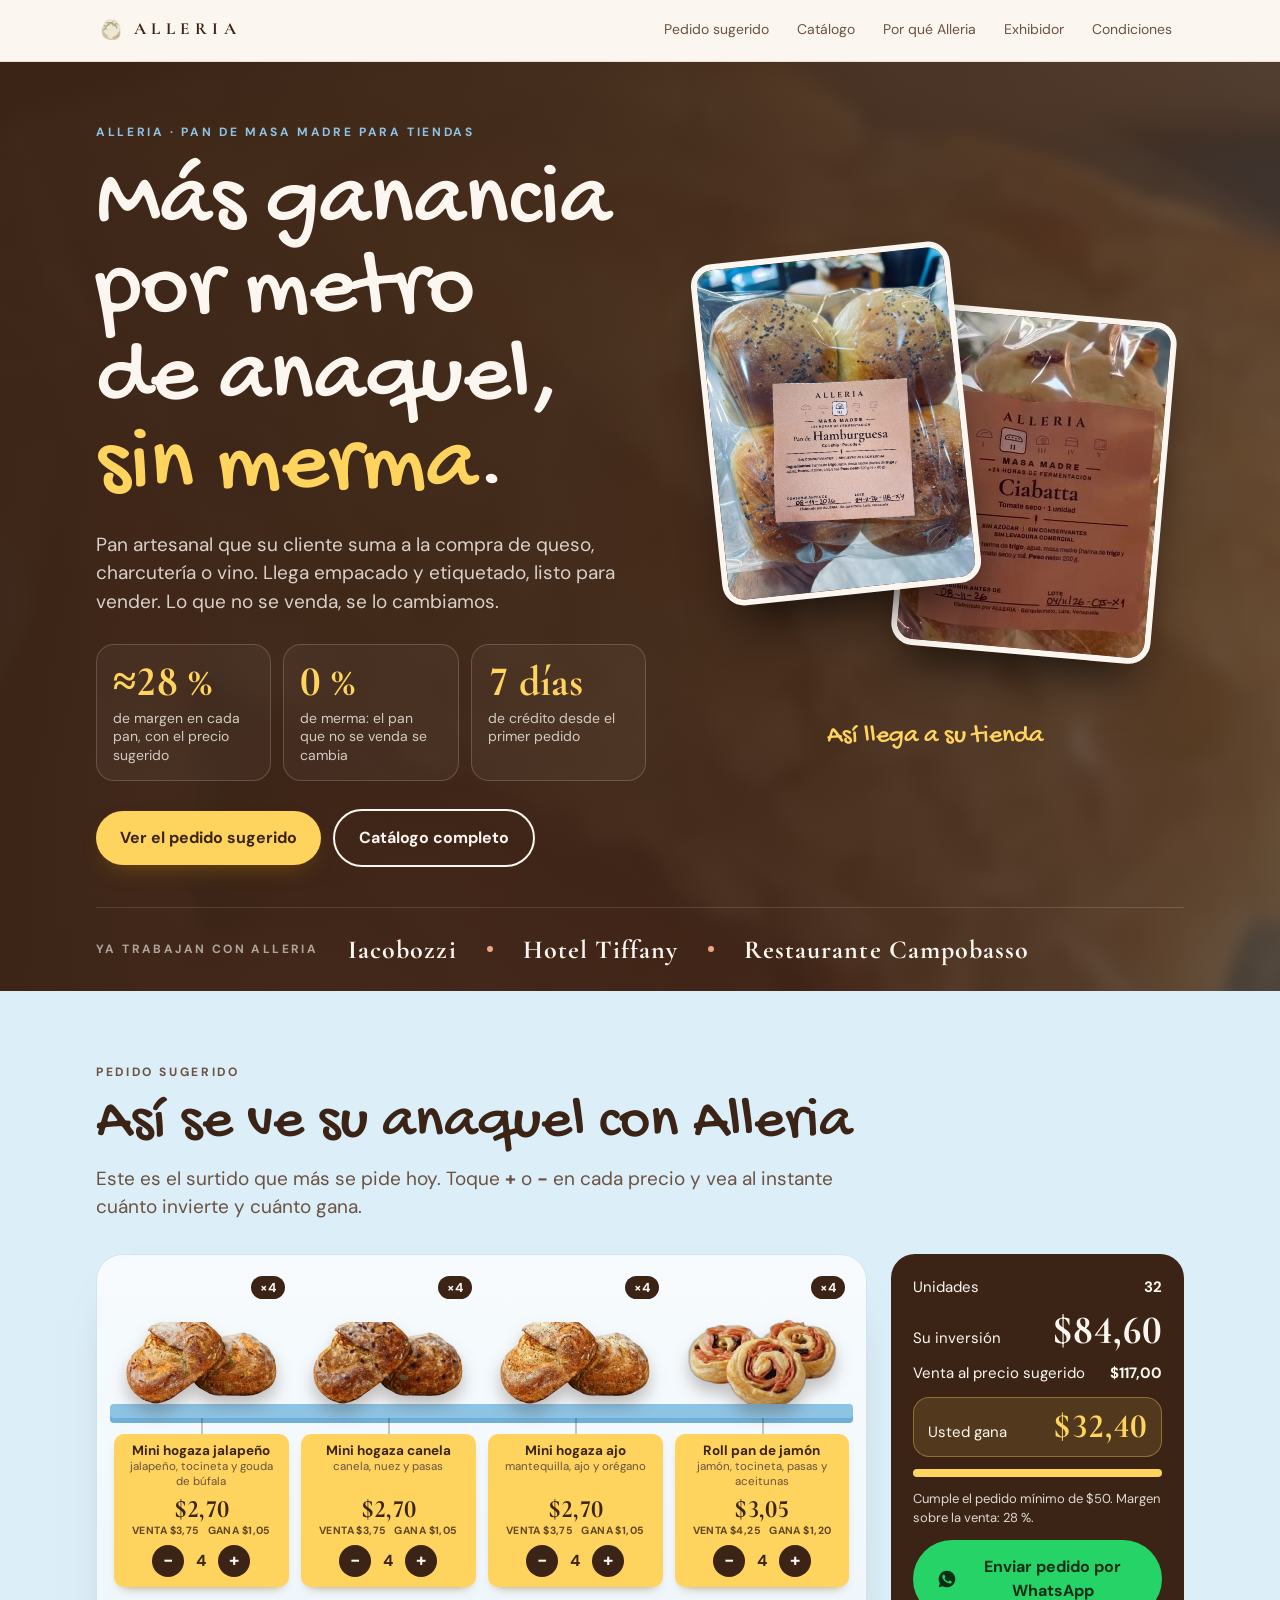
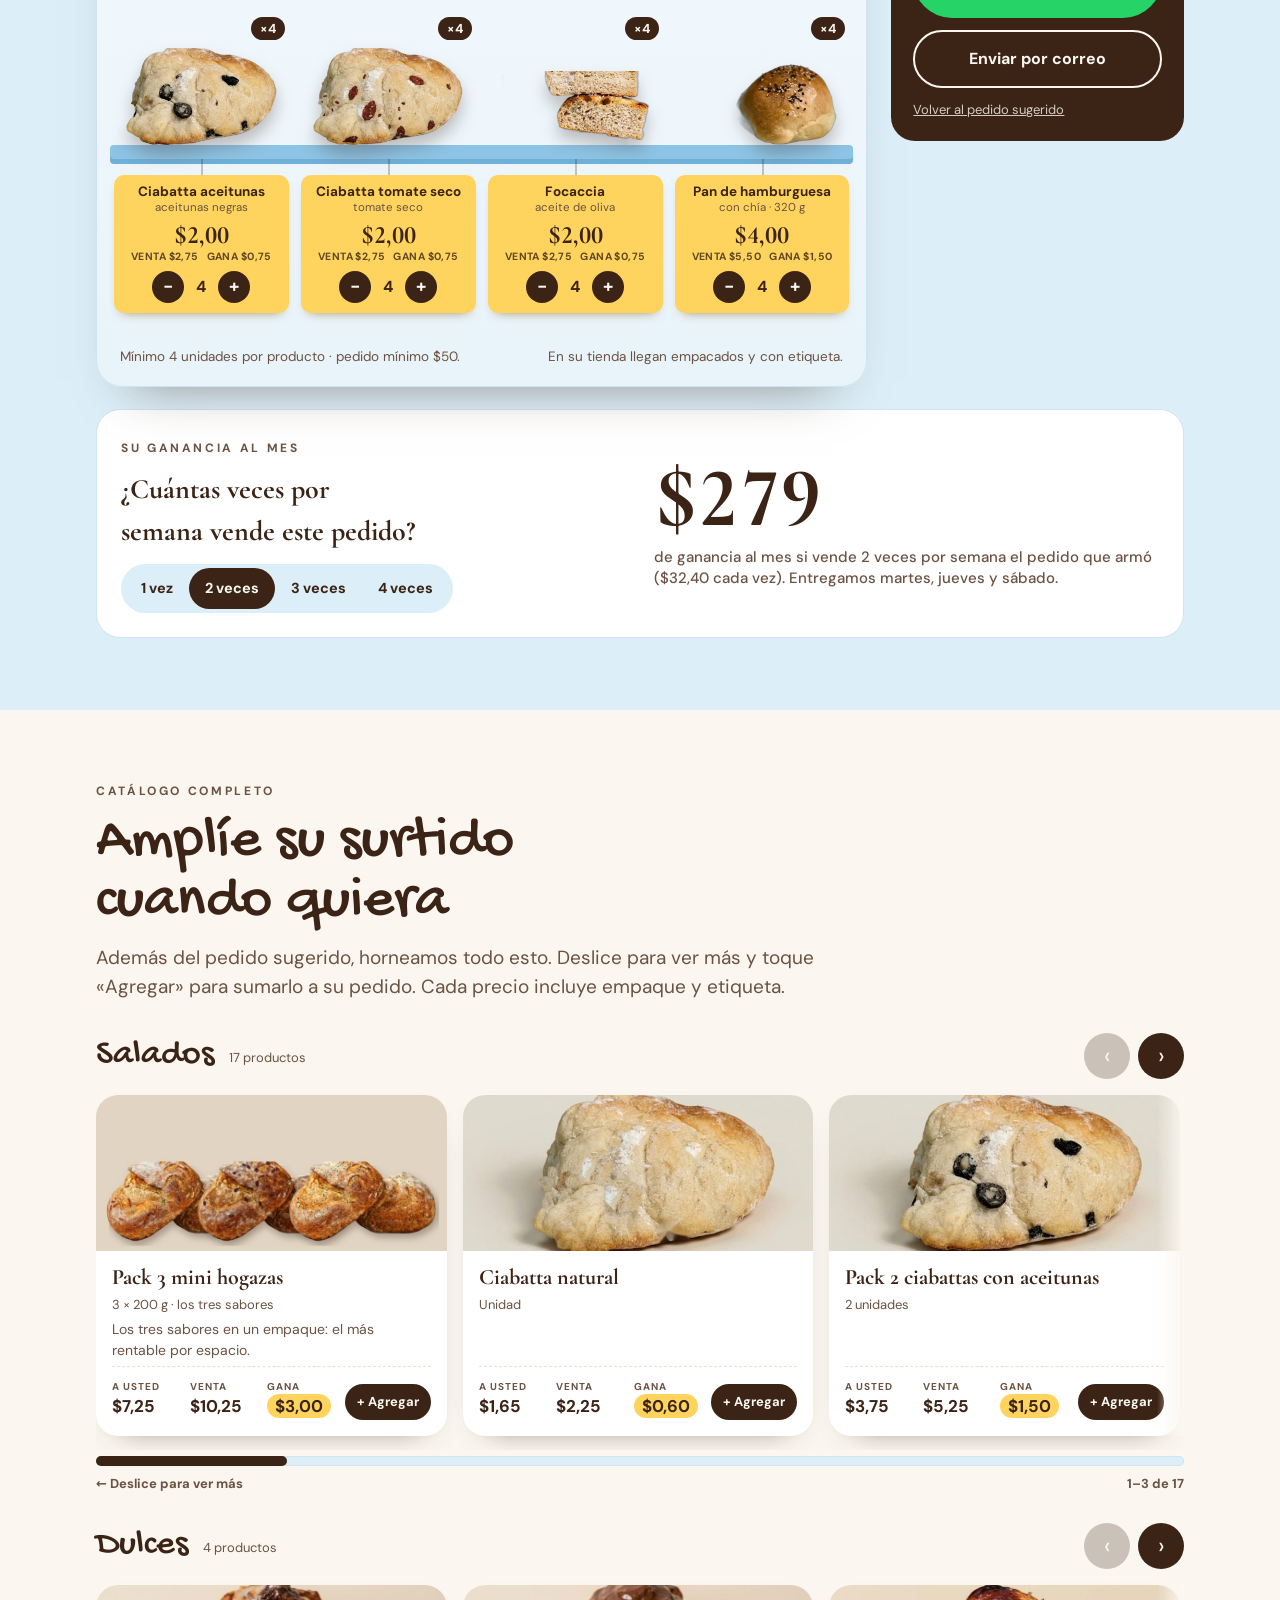
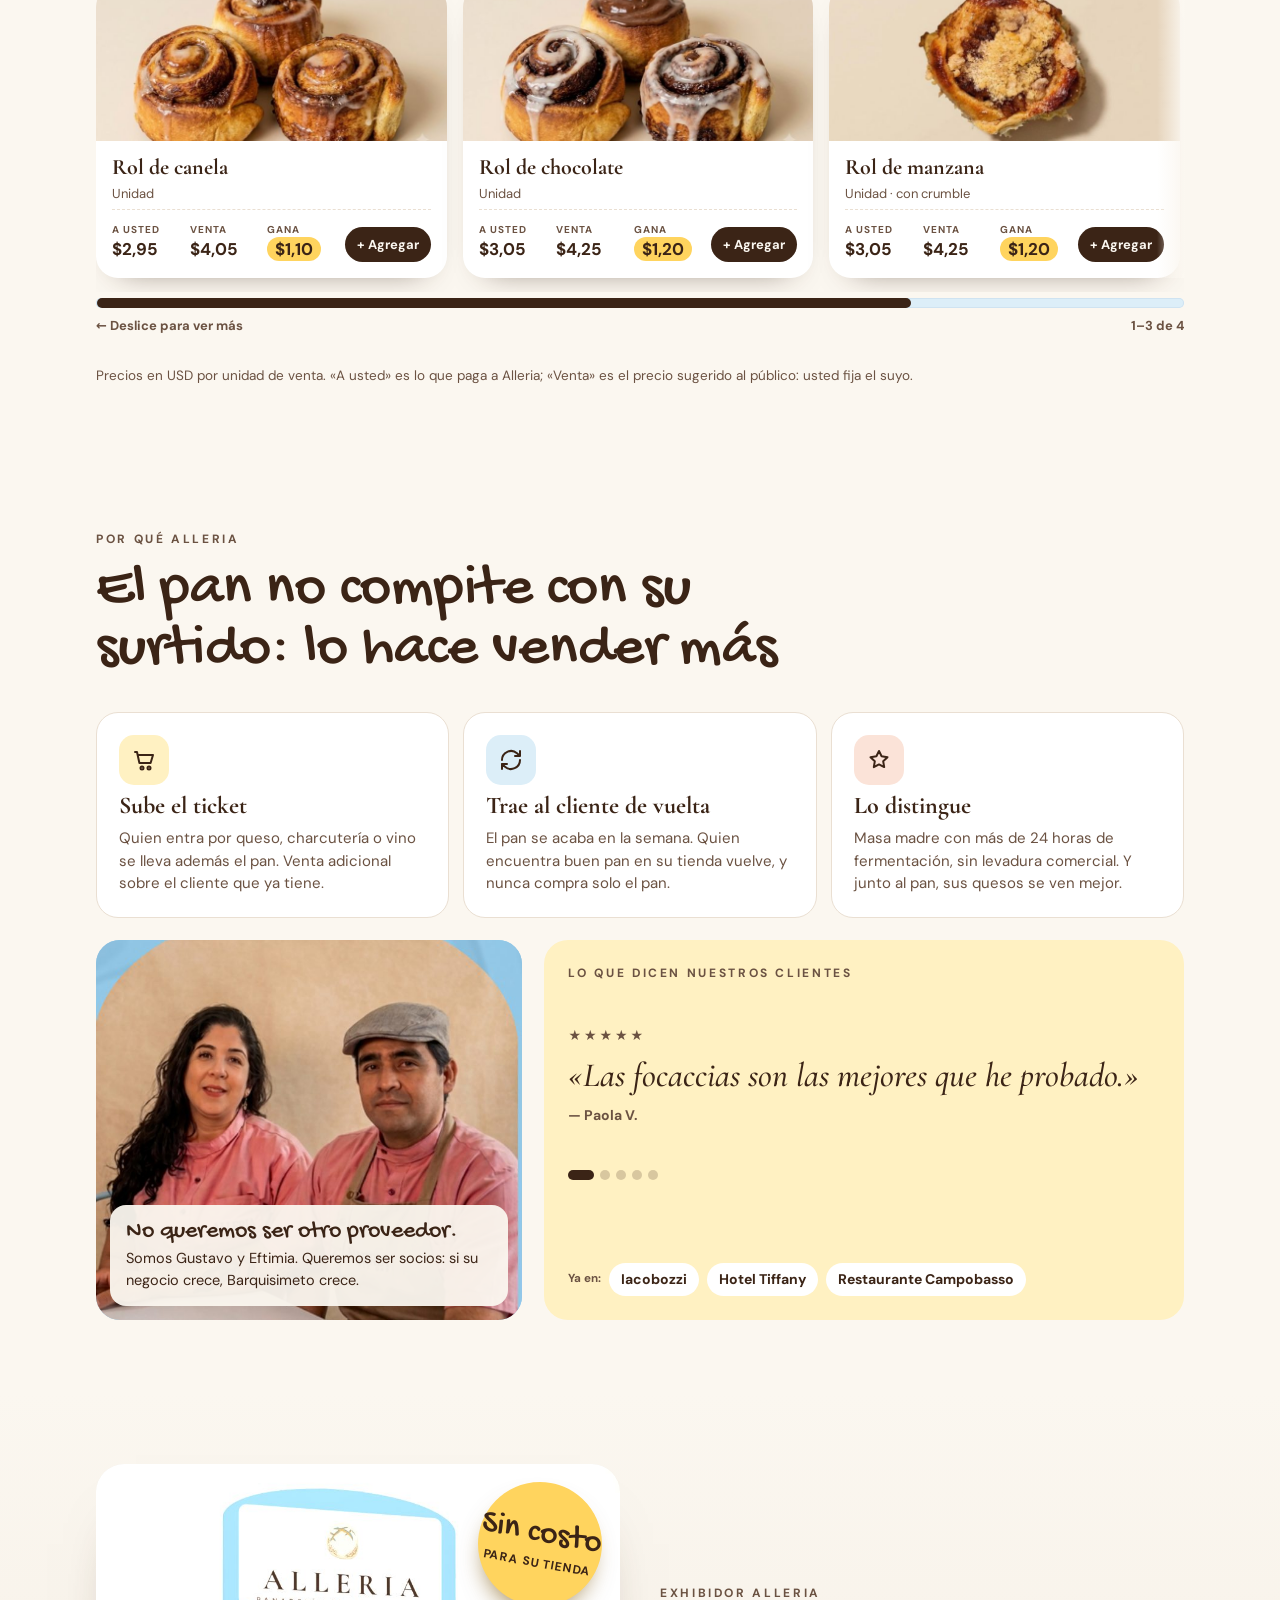
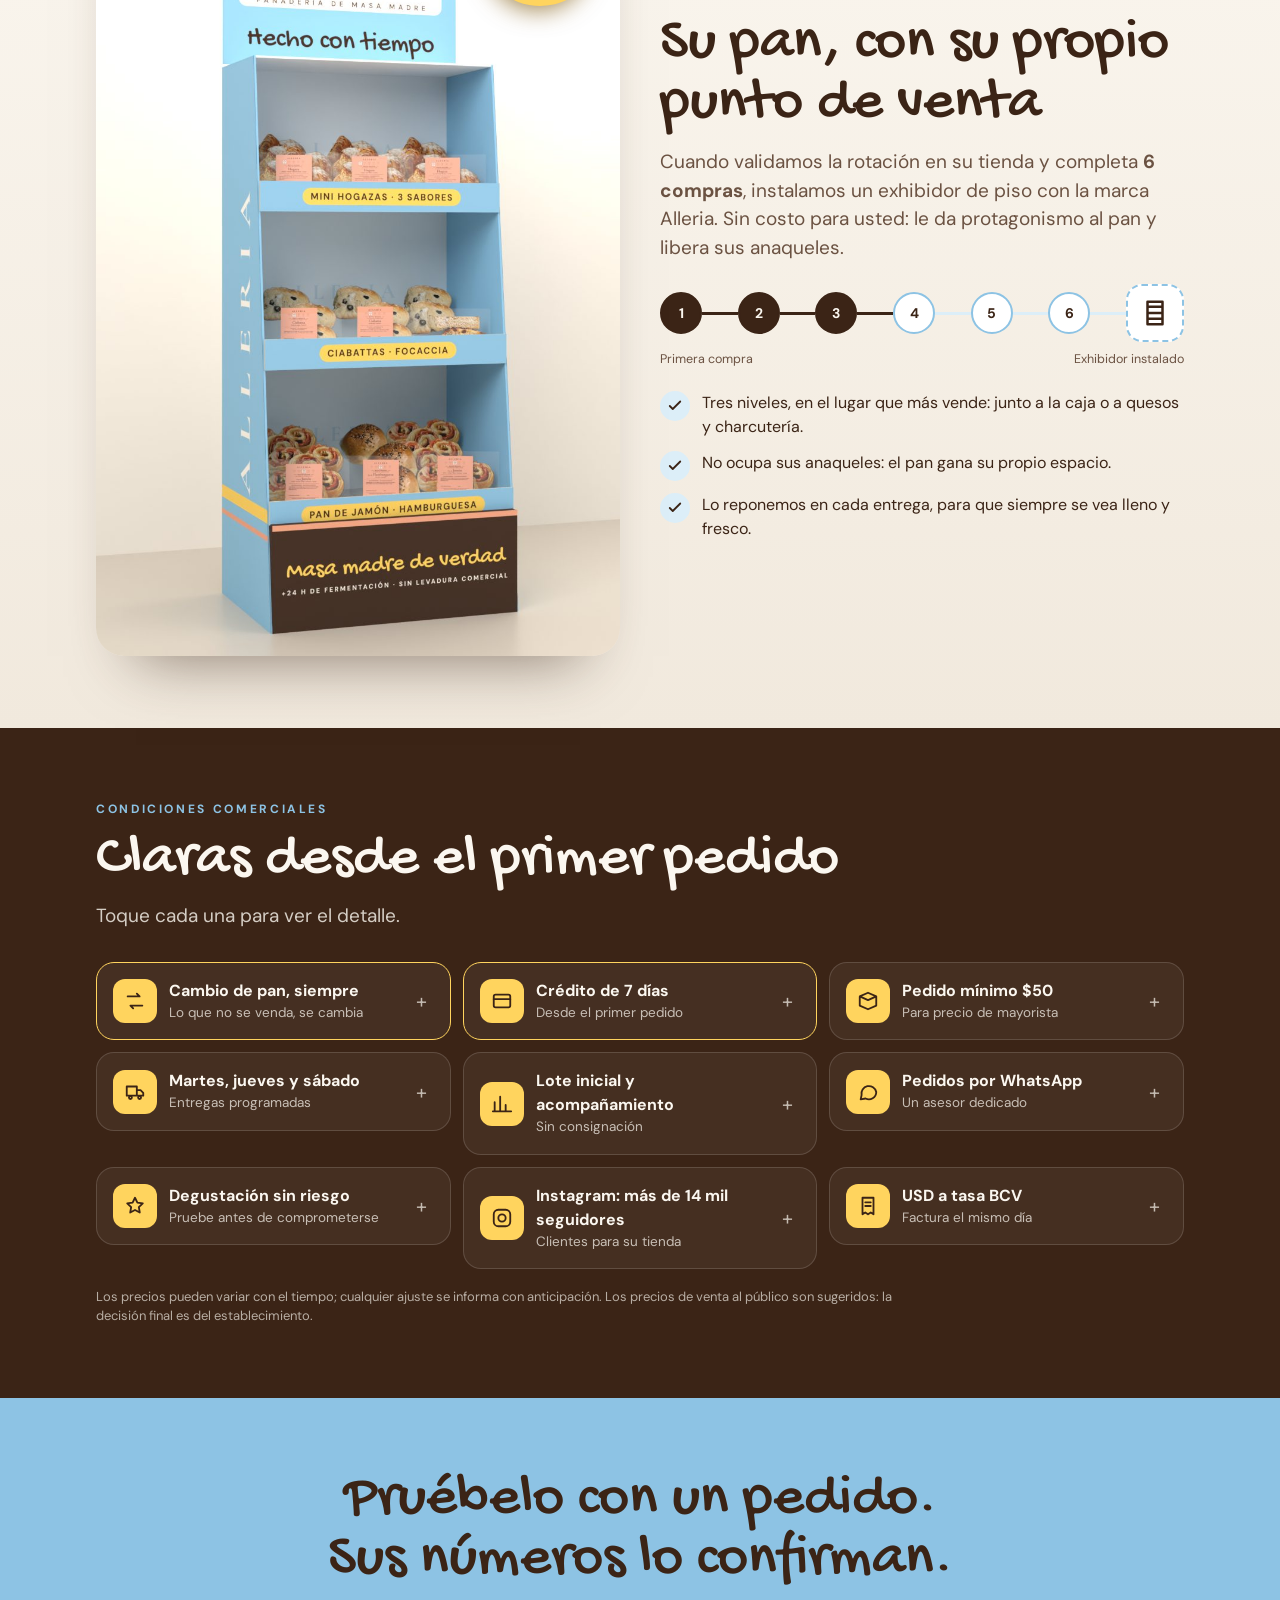
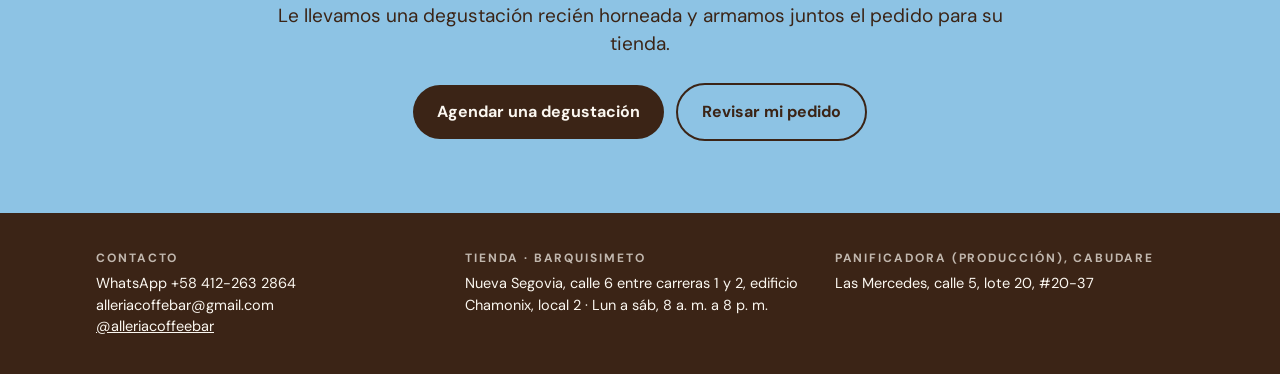
==== commit 5da48a00: "Cabudare como panificadora (producción) y sin horario de atención; más de 14 mil seguidores; condici" ====
--- a/anaquel.html
+++ b/anaquel.html
@@ -475,8 +475,8 @@
 <footer>
   <div class="wrap cols">
     <div><b>Contacto</b>WhatsApp +58 412-263 2864<br>alleriacoffebar@gmail.com<br><a href="https://instagram.com/alleriacoffeebar" target="_blank" rel="noopener">@alleriacoffeebar</a></div>
-    <div><b>Barquisimeto</b>Nueva Segovia, calle 6 entre carreras 1 y 2, edificio Chamonix, local 2</div>
-    <div><b>Cabudare</b>Las Mercedes, calle 5, lote 20, #20-37 (detrás de Panadería San Benito) · Lun a sáb, 8 a. m. a 8 p. m.</div>
+    <div><b>Tienda · Barquisimeto</b>Nueva Segovia, calle 6 entre carreras 1 y 2, edificio Chamonix, local 2 · Lun a sáb, 8 a. m. a 8 p. m.</div>
+    <div><b>Panificadora (producción), Cabudare</b>Las Mercedes, calle 5, lote 20, #20-37</div>
   </div>
 </footer>
 
@@ -596,7 +596,7 @@
  ["chart","Lote inicial y acompañamiento","Sin consignación","Le decimos cuánto pedir de cada pan para que rote sin sobrantes y ajustamos entrega por entrega según sus ventas."],
  ["chat","Pedidos por WhatsApp","Un asesor dedicado","Directo, sin intermediarios. Un contacto que lo ayuda con el producto y el maridaje."],
  ["star","Degustación sin riesgo","Pruebe antes de comprometerse","Llevamos pan recién horneado a su tienda para que usted y su equipo lo prueben antes de ampliar su oferta."],
- ["cam","Instagram: 15 mil seguidores","Clientes para su tienda","La promocionamos al menos una vez por semana etiquetando su tienda, y le dejamos habladores para el anaquel."],
+ ["cam","Instagram: más de 14 mil seguidores","Clientes para su tienda","La promocionamos al menos una vez por semana etiquetando su tienda, y le dejamos habladores para el anaquel."],
  ["bill","USD a tasa BCV","Factura el mismo día","Nota de entrega en USD, pagadera en bolívares a la tasa oficial del BCV del día del pago. Si necesita factura, se emite ese mismo día."]
 ];
 const cg=$("cg");C.forEach(c=>{const d=document.createElement("details");if(c[4])d.className="hi";
